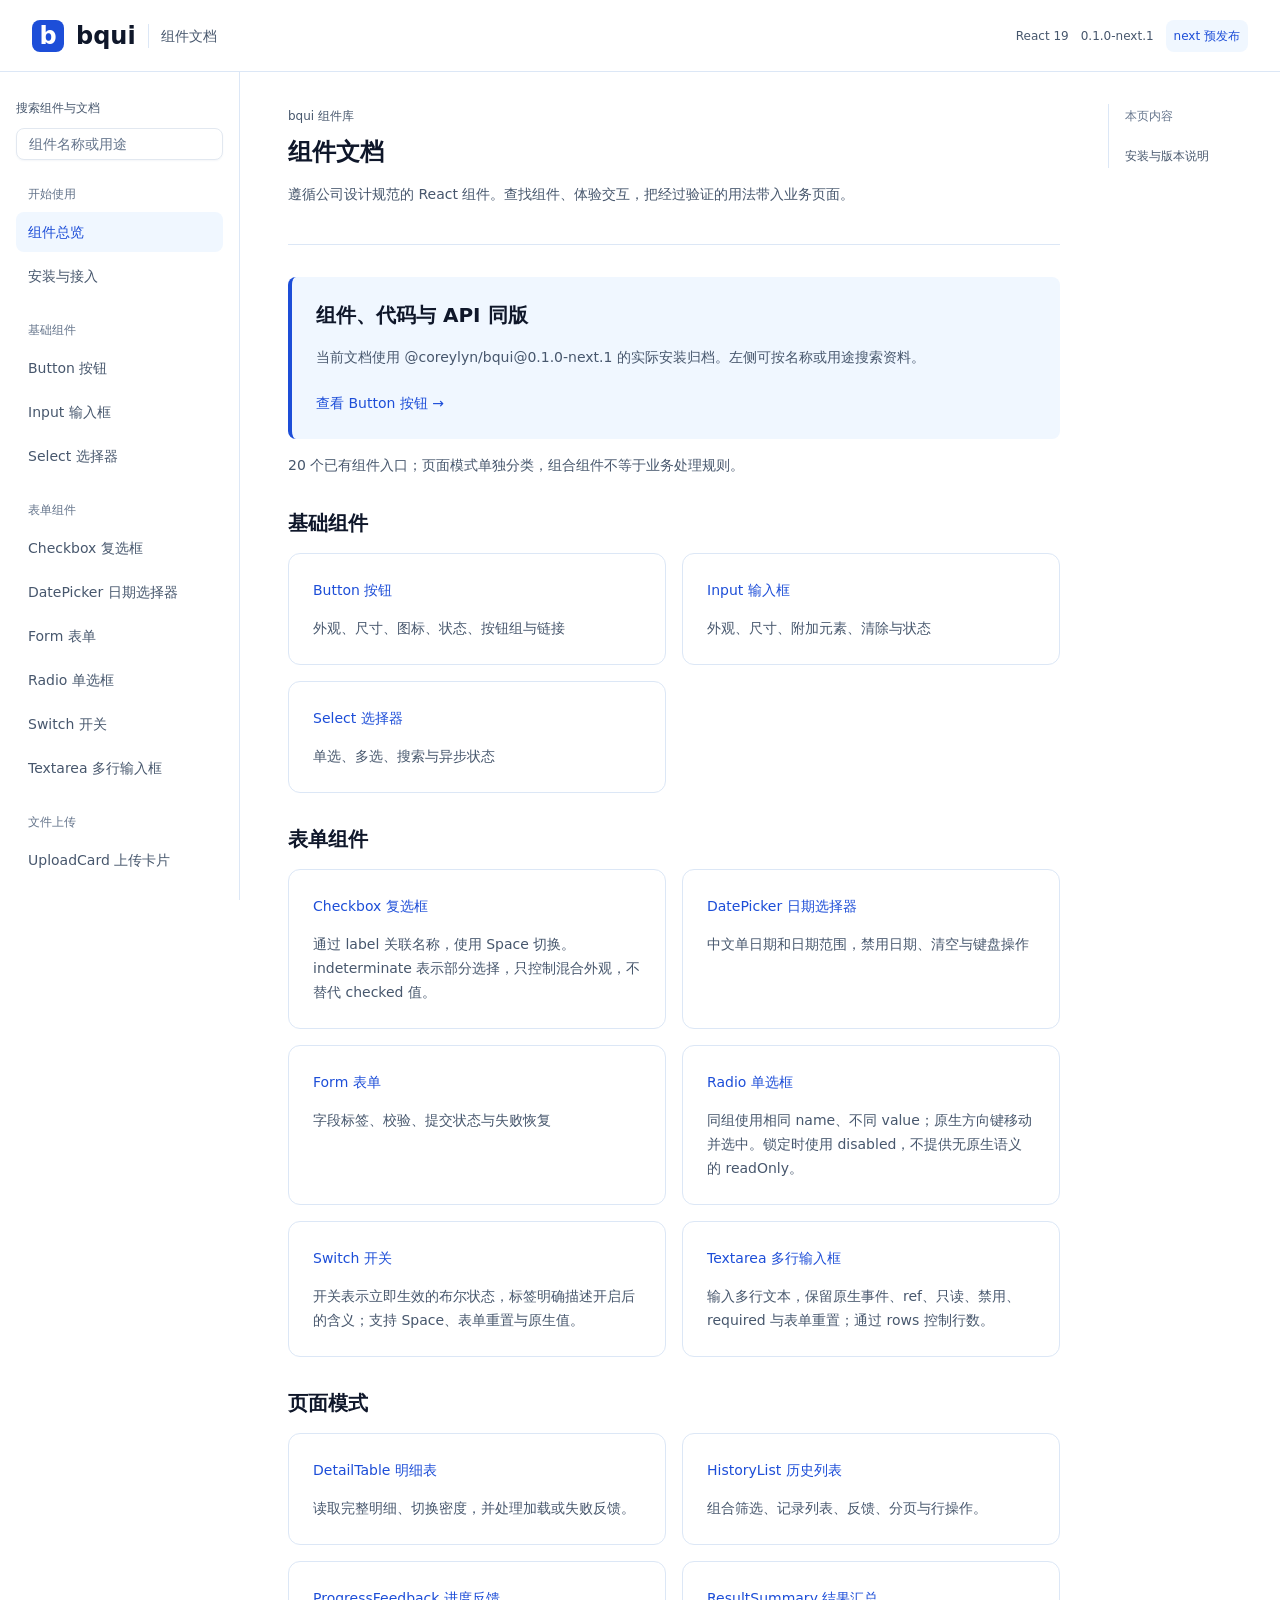
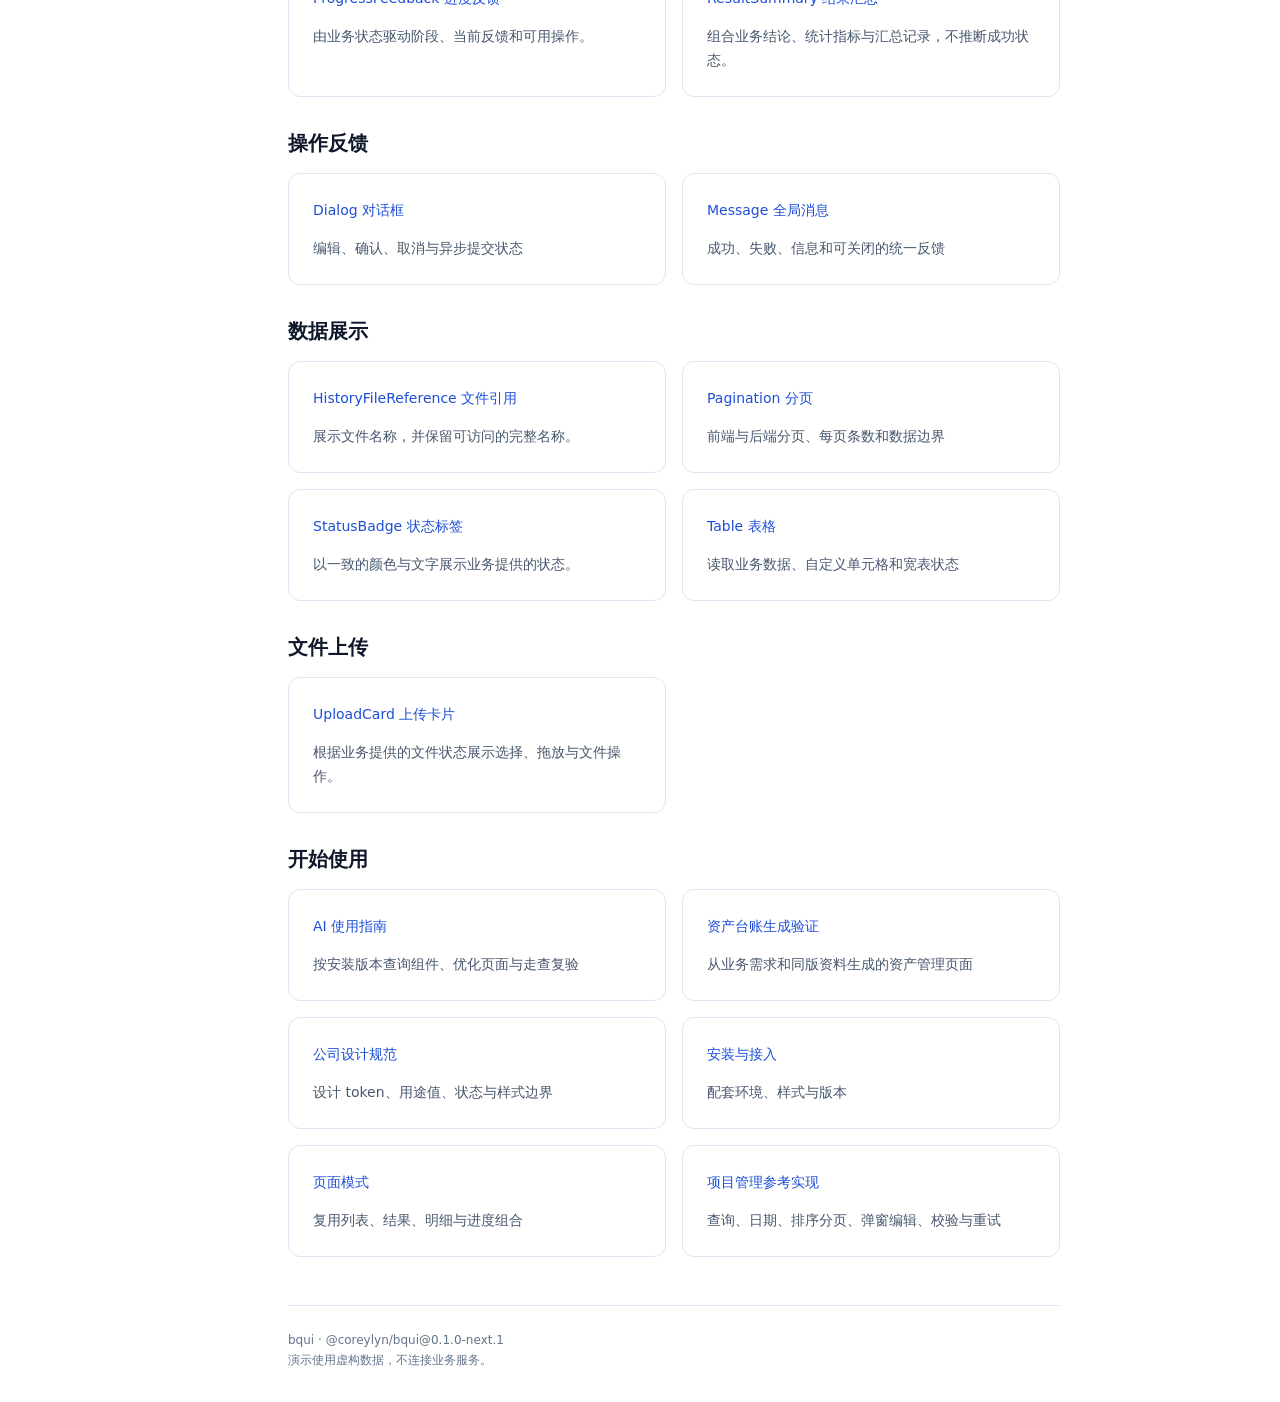
==== index.html @ 7b8bd9a1 "docs: publish bqui 0.1.0-next.1 component site" ====
<!doctype html><html lang="zh-CN"><head><meta charset="UTF-8"><meta name="viewport" content="width=device-width, initial-scale=1.0"><meta name="description" content="bqui 组件、交互示例与 API 文档"><title>bqui 组件文档</title>  <script type="module" crossorigin src="./assets/main-D-tt_MA1.js"></script>
  <link rel="stylesheet" crossorigin href="./assets/main-DFbiQxpN.css">
</head><body><div id="root"></div></body></html>
---- assets/main-DFbiQxpN.css ----
.bqui-react{--bqui-color-action-default: #1d4ed8;--bqui-color-action-hover: #1e40af;--bqui-color-action-pressed: #1e3a8a;--bqui-color-text-primary: #0f172a;--bqui-color-text-secondary: #47576d;--bqui-color-text-muted: #64748b;--bqui-color-text-link: #1d4ed8;--bqui-color-text-inverse: #ffffff;--bqui-color-text-disabled: #64748b;--bqui-color-surface-canvas: #f4f6f9;--bqui-color-surface-default: #ffffff;--bqui-color-surface-subtle: #f0f7ff;--bqui-color-surface-disabled: #e2e8f0;--bqui-color-border-subtle: #dce7f6;--bqui-color-border-control: #64748b;--bqui-color-border-focus: #1d4ed8;--bqui-color-border-inverse: #ffffff;--bqui-color-status-info: #284fc8;--bqui-color-status-success: #1ea878;--bqui-color-status-danger: #f0515e;--bqui-space-0: 0px;--bqui-space-4: 4px;--bqui-space-8: 8px;--bqui-space-12: 12px;--bqui-space-16: 16px;--bqui-space-24: 24px;--bqui-space-32: 32px;--bqui-radius-control: 8px;--bqui-radius-panel: 12px;--bqui-radius-card: 16px;--bqui-radius-pill: 9999px;--bqui-size-control-small: 32px;--bqui-size-control-medium: 40px;--bqui-font-size-caption: 12px;--bqui-font-size-body: 14px;--bqui-font-size-card: 16px;--bqui-font-size-section: 20px;--bqui-font-size-page: 24px;--bqui-font-line-caption: 20px;--bqui-font-line-body: 24px;--bqui-font-line-card: 24px;--bqui-font-line-section: 28px;--bqui-font-line-page: 32px;--bqui-font-family: "Noto Sans SC";--bqui-font-weight-regular: 400;--bqui-font-weight-bold: 700;--bqui-stroke-default: 1px;--bqui-stroke-focus: 2px;--bqui-color-text-danger: #b42318;--bqui-color-border-danger: #b42318;--bqui-color-upload-warm-border: #f2982a;--bqui-color-upload-warm-text: #b45309;--bqui-color-upload-warm-surface: #fffbf2;--bqui-color-upload-warm-hover: #fffcf9;--bqui-color-upload-primary-hover: #f8fafe;--bqui-color-text-success: #127354;--bqui-color-surface-success: #e8faf2;--bqui-color-surface-danger: #fff0f2;--bqui-color-upload-positive-hover: #f5fcf8;--bqui-font-size-hero-title: 24px;--bqui-font-line-hero-title: 28.8px;--bqui-font-size-hero-description: 16px;--bqui-font-line-hero-description: 28px;--bqui-font-size-upload-heading: 28px;--bqui-font-line-upload-heading: 36px;--bqui-font-size-upload-title: 20px;--bqui-font-line-upload-title: 28px;--bqui-font-size-history-title: 20px;--bqui-font-line-history-title: 28px;--bqui-font-size-label: 11px;--bqui-font-line-label: 16px;--bqui-font-size-table-body: 13px;--bqui-font-line-table-body: 20px;--bqui-font-size-start-action: 16px;--bqui-font-line-start-action: 22.4px;--bqui-font-size-step-label: 16px;--bqui-font-line-step-label: 24px;--bqui-font-weight-medium: 500;--bqui-font-weight-semibold: 600;--bqui-font-tracking-hero: -.48px;--bqui-font-tracking-heading: -.4px;--bqui-font-tracking-title: -.2px;--bqui-font-tracking-label: .4px;--bqui-space-7: 7px;--bqui-space-10: 10px;--bqui-space-18: 18px;--bqui-space-22: 22px;--bqui-radius-surface: 18px;--bqui-radius-upload-drop: 14px;--bqui-radius-upload-badge: 14px;--bqui-radius-start-action: 12px;--bqui-size-control-start-action: 44px;--bqui-size-history-header: 34px;--bqui-size-history-row: 50px;--bqui-size-history-status: 26px;--bqui-size-step-marker: 30px;--bqui-color-border-select: #cbd5e1;--bqui-color-upload-positive-drop-border: #009951;--bqui-font-line-select: 22px;--bqui-size-select-width: 144px;--bqui-size-button-small: 28px;--bqui-size-button-medium: 32px;--bqui-size-button-large: 40px;--bqui-color-button-primary-tint-hover: #e4eafa;--bqui-color-button-primary-tint-pressed: #d2dcf7;--bqui-color-button-danger-hover: #9b211b;--bqui-color-button-danger-pressed: #831f1d;--bqui-color-button-danger-tint-hover: #f6e5e3;--bqui-color-button-danger-tint-pressed: #f0d3d1;--bqui-color-button-success-hover: #12654e;--bqui-color-button-success-pressed: #115747;--bqui-color-button-success-tint-hover: #e3eeea;--bqui-color-button-success-tint-pressed: #d0e3dd;--bqui-size-input-small: 28px;--bqui-size-input-medium: 32px;--bqui-size-input-large: 40px;--bqui-color-input-border: #e2e8f0;--bqui-color-input-focus-ring: #e8effc}.bqui-react .flex{display:flex}.bqui-react .grid{display:grid}.bqui-react .hidden{display:none}.bqui-react .inline-grid{display:inline-grid}.bqui-react .max-w-full{max-width:100%}.bqui-react .resize{resize:both}.bqui-react .items-center{align-items:center}.bqui-react .justify-items-center{justify-items:center}.bqui-react .gap-\[var\(--bqui-space-8\)\]{gap:var(--bqui-space-8)}.bqui-react{color:var(--bqui-color-text-primary);font-family:var(--bqui-font-family),"Microsoft YaHei",system-ui,sans-serif;font-size:var(--bqui-font-size-body);line-height:var(--bqui-font-line-body)}.bqui-react *,.bqui-react *:before,.bqui-react *:after{box-sizing:border-box}.bqui-react .bqr-input-root{--bqr-input-height:var(--bqui-size-input-medium);display:inline-flex;width:100%;min-width:0;max-width:100%;vertical-align:middle;border-radius:var(--bqui-radius-control)}.bqui-react .bqr-input-root[data-size=small]{--bqr-input-height:var(--bqui-size-input-small)}.bqui-react .bqr-input-root[data-size=large]{--bqr-input-height:var(--bqui-size-input-large)}.bqui-react .bqr-input-control{display:flex;align-items:center;gap:var(--bqui-space-8);flex:1;min-width:0;height:var(--bqr-input-height);padding:0 var(--bqui-space-12);border:var(--bqui-stroke-default) solid var(--bqui-color-input-border);border-radius:var(--bqui-radius-control);background:var(--bqui-color-surface-default);color:var(--bqui-color-text-primary);box-shadow:0 1px 2px var(--bqui-color-surface-canvas)}.bqui-react .bqr-input{display:block;width:100%;min-width:0;flex:1;height:100%;margin:0;padding:0;border:0;border-radius:0;outline:none;font:inherit;line-height:normal;background:transparent;color:inherit;box-shadow:none}.bqui-react .bqr-input::placeholder{color:var(--bqui-color-text-muted);opacity:1}.bqui-react .bqr-input:focus-visible{outline:none}.bqui-react .bqr-input-control[data-appearance=filled]{border-color:transparent;background:var(--bqui-color-surface-canvas);box-shadow:none}.bqui-react .bqr-input-control[data-appearance=borderless]{border-color:transparent;background:transparent;box-shadow:none}.bqui-react .bqr-input-control:not([data-disabled]):not([data-readonly]):hover{border-color:var(--bqui-color-border-select)}.bqui-react .bqr-input-control:focus-within{border-color:var(--bqui-color-border-focus);box-shadow:0 0 0 var(--bqui-space-4) var(--bqui-color-input-focus-ring)}.bqui-react .bqr-input-control:not([data-disabled]):not([data-readonly]):focus-within{border-color:var(--bqui-color-border-focus)}.bqui-react .bqr-input-control[data-invalid]{border-color:var(--bqui-color-border-danger)}.bqui-react .bqr-input-control[data-invalid]:not([data-disabled]):hover,.bqui-react .bqr-input-control[data-invalid]:not([data-disabled]):focus-within{border-color:var(--bqui-color-border-danger)}.bqui-react .bqr-input-control[data-invalid]:focus-within{box-shadow:0 0 0 var(--bqui-space-4) var(--bqui-color-surface-danger)}.bqui-react .bqr-input-control[data-readonly]{background:var(--bqui-color-surface-canvas)}.bqui-react .bqr-input-control[data-disabled]{background:var(--bqui-color-surface-disabled);border-color:var(--bqui-color-input-border);color:var(--bqui-color-text-disabled);box-shadow:none;cursor:not-allowed}.bqui-react .bqr-input:disabled{cursor:not-allowed}.bqui-react .bqr-input-affix{display:inline-flex;align-items:center;flex:none;color:var(--bqui-color-text-secondary)}.bqui-react .bqr-input-affix svg,.bqui-react .bqr-input-clear svg{width:16px;height:16px;flex:none}.bqui-react .bqr-input-clear{display:inline-flex;align-items:center;justify-content:center;flex:none;width:20px;height:20px;border:0;border-radius:var(--bqui-radius-control);padding:0;background:transparent;color:var(--bqui-color-text-muted);cursor:pointer}.bqui-react .bqr-input-clear:hover{background:var(--bqui-color-surface-disabled);color:var(--bqui-color-text-primary)}.bqui-react .bqr-input-clear[data-trigger=hover]{opacity:0}.bqui-react .bqr-input-control:hover .bqr-input-clear,.bqui-react .bqr-input-control:focus-within .bqr-input-clear{opacity:1}.bqui-react .bqr-input-clear:focus-visible,.bqui-react .bqr-button:focus-visible{outline:var(--bqui-stroke-focus) solid var(--bqui-color-border-focus);outline-offset:var(--bqui-stroke-focus)}.bqui-react .bqr-input-addon{display:flex;align-items:center;flex:none;height:var(--bqr-input-height);padding:0 var(--bqui-space-12);border:var(--bqui-stroke-default) solid var(--bqui-color-input-border);background:var(--bqui-color-surface-canvas);color:var(--bqui-color-text-secondary)}.bqui-react .bqr-input-addon[data-position=before]{border-radius:var(--bqui-radius-control) 0 0 var(--bqui-radius-control);border-right:0}.bqui-react .bqr-input-addon[data-position=after]{border-radius:0 var(--bqui-radius-control) var(--bqui-radius-control) 0;border-left:0}.bqui-react .bqr-input-root:has(>[data-position=before])>.bqr-input-control{border-top-left-radius:0;border-bottom-left-radius:0}.bqui-react .bqr-input-root:has(>[data-position=after])>.bqr-input-control{border-top-right-radius:0;border-bottom-right-radius:0}.bqui-react .bqr-input-addon:has(>.bqr-button),.bqui-react .bqr-input-addon:has(>.bqr-select){padding:0;border:0;background:transparent}.bqui-react .bqr-input-addon>.bqr-button,.bqui-react .bqr-input-addon>.bqr-select{height:var(--bqr-input-height);min-height:var(--bqr-input-height);border-radius:inherit}.bqui-react .bqr-input-addon>.bqr-select>.bqr-select-control{height:var(--bqr-input-height);border-radius:inherit;border-color:var(--bqui-color-input-border)}.bqui-react .bqr-input-addon[data-position=before]>.bqr-select>.bqr-select-control{border-right:0}.bqui-react .bqr-input-control[data-disabled] .bqr-input-affix{color:inherit}@media(hover:none){.bqui-react .bqr-input-clear[data-trigger=hover]{opacity:1}}@media(forced-colors:active){.bqui-react .bqr-input-control:focus-within{outline:var(--bqui-stroke-focus) solid var(--bqui-color-border-focus);outline-offset:var(--bqui-stroke-focus)}}.bqui-react .bqr-button{--bqr-button-tone:var(--bqui-color-action-default);--bqr-button-hover:var(--bqui-color-action-hover);--bqr-button-pressed:var(--bqui-color-action-pressed);--bqr-button-tint:var(--bqui-color-surface-subtle);--bqr-button-tint-hover:var(--bqui-color-button-primary-tint-hover);--bqr-button-tint-pressed:var(--bqui-color-button-primary-tint-pressed);margin:0;position:relative;min-height:var(--bqui-size-button-medium);padding:var(--bqui-space-4) var(--bqui-space-16);border:var(--bqui-stroke-default) solid var(--bqr-button-tone);border-radius:var(--bqui-radius-control);font:inherit;line-height:var(--bqui-font-line-caption);color:var(--bqui-color-text-inverse);background:var(--bqr-button-tone);cursor:pointer;overflow-wrap:anywhere;white-space:normal;text-decoration:none;vertical-align:middle}.bqui-react .bqr-button[data-variant=danger]{--bqr-button-tone:var(--bqui-color-text-danger);--bqr-button-hover:var(--bqui-color-button-danger-hover);--bqr-button-pressed:var(--bqui-color-button-danger-pressed);--bqr-button-tint:var(--bqui-color-surface-danger);--bqr-button-tint-hover:var(--bqui-color-button-danger-tint-hover);--bqr-button-tint-pressed:var(--bqui-color-button-danger-tint-pressed)}.bqui-react .bqr-button[data-variant=success]{--bqr-button-tone:var(--bqui-color-text-success);--bqr-button-hover:var(--bqui-color-button-success-hover);--bqr-button-pressed:var(--bqui-color-button-success-pressed);--bqr-button-tint:var(--bqui-color-surface-success);--bqr-button-tint-hover:var(--bqui-color-button-success-tint-hover);--bqr-button-tint-pressed:var(--bqui-color-button-success-tint-pressed)}.bqui-react .bqr-button[data-variant=default]{--bqr-button-tone:var(--bqui-color-text-primary);--bqr-button-hover:var(--bqui-color-text-secondary);--bqr-button-pressed:var(--bqui-color-text-primary);--bqr-button-tint:var(--bqui-color-surface-canvas);--bqr-button-tint-hover:var(--bqui-color-surface-disabled);--bqr-button-tint-pressed:var(--bqui-color-border-select)}.bqui-react .bqr-button>span{grid-area:1/1}.bqui-react .bqr-button-label,.bqui-react .bqr-button-loading{display:inline-flex;gap:var(--bqui-space-8);align-items:center;justify-content:center;min-width:0;max-width:100%}.bqui-react .bqr-button-icon{display:inline-flex;align-items:center;justify-content:center;flex:none}.bqui-react .bqr-button-icon:empty{display:none}.bqui-react .bqr-button-icon>svg,.bqui-react .bqr-button-spinner{width:16px;height:16px;flex:none}.bqui-react .bqr-button-loading{visibility:hidden;pointer-events:none}.bqui-react .bqr-button[aria-busy=true]{cursor:default;opacity:.65}.bqui-react .bqr-button[aria-busy=true] .bqr-button-label{opacity:0}.bqui-react .bqr-button[aria-busy=true] .bqr-button-loading{visibility:visible}.bqui-react .bqr-button[aria-busy=true] .bqr-button-spinner{animation:bqr-button-spin .8s linear infinite}@keyframes bqr-button-spin{to{transform:rotate(360deg)}}@media(prefers-reduced-motion:reduce){.bqui-react .bqr-button[aria-busy=true] .bqr-button-spinner{animation:none}}.bqui-react .bqr-button[data-size=small]{min-height:var(--bqui-size-button-small);padding:var(--bqui-space-0) var(--bqui-space-12)}.bqui-react .bqr-button[data-size=large]{min-height:var(--bqui-size-button-large);padding:var(--bqui-space-8) var(--bqui-space-16)}.bqui-react .bqr-button[data-size=start-action]{min-height:var(--bqui-size-control-start-action);padding:0 var(--bqui-space-18);border-radius:var(--bqui-radius-start-action);font-size:var(--bqui-font-size-start-action);line-height:var(--bqui-font-line-start-action);font-weight:var(--bqui-font-weight-regular)}.bqui-react .bqr-button[data-shape=round]{border-radius:var(--bqui-radius-pill)}.bqui-react .bqr-button[data-icon-only]{width:var(--bqui-size-button-medium);height:var(--bqui-size-button-medium);min-width:var(--bqui-size-button-medium);padding:0}.bqui-react .bqr-button[data-icon-only][data-size=small]{width:var(--bqui-size-button-small);height:var(--bqui-size-button-small);min-width:var(--bqui-size-button-small)}.bqui-react .bqr-button[data-icon-only][data-size=large]{width:var(--bqui-size-button-large);height:var(--bqui-size-button-large);min-width:var(--bqui-size-button-large)}.bqui-react .bqr-button[data-icon-only][data-size=start-action]{width:var(--bqui-size-control-start-action);height:var(--bqui-size-control-start-action);min-width:var(--bqui-size-control-start-action)}.bqui-react .bqr-button:not([data-inactive]):hover{background:var(--bqr-button-hover);border-color:var(--bqr-button-hover)}.bqui-react .bqr-button:not([data-inactive]):active{background:var(--bqr-button-pressed);border-color:var(--bqr-button-pressed)}.bqui-react .bqr-button[data-appearance=filled]{background:var(--bqr-button-tint);border-color:transparent;color:var(--bqr-button-tone)}.bqui-react .bqr-button[data-appearance=filled]:not([data-inactive]):hover{background:var(--bqr-button-tint-hover);border-color:transparent;color:var(--bqr-button-hover)}.bqui-react .bqr-button[data-appearance=filled]:not([data-inactive]):active{background:var(--bqr-button-tint-pressed);border-color:transparent;color:var(--bqr-button-pressed)}.bqui-react .bqr-button[data-appearance=line]{background:var(--bqui-color-surface-default);border-color:var(--bqr-button-tone);color:var(--bqr-button-tone)}.bqui-react .bqr-button[data-appearance=line]:not([data-inactive]):hover{background:var(--bqr-button-tint);border-color:var(--bqr-button-hover);color:var(--bqr-button-hover)}.bqui-react .bqr-button[data-appearance=line]:not([data-inactive]):active{background:var(--bqr-button-tint-hover);border-color:var(--bqr-button-pressed);color:var(--bqr-button-pressed)}.bqui-react .bqr-button[data-appearance=text],.bqui-react .bqr-button[data-appearance=link]{background:transparent;border-color:transparent;color:var(--bqr-button-tone)}.bqui-react .bqr-button[data-appearance=text]:not([data-inactive]):hover{background:var(--bqr-button-tint);border-color:transparent;color:var(--bqr-button-hover)}.bqui-react .bqr-button[data-appearance=text]:not([data-inactive]):active{background:var(--bqr-button-tint-hover);border-color:transparent;color:var(--bqr-button-pressed)}.bqui-react .bqr-button[data-appearance=link]:not([data-inactive]):hover{background:transparent;border-color:transparent;color:var(--bqr-button-hover);text-decoration:underline}.bqui-react .bqr-button[data-appearance=link]:not([data-inactive]):active{background:transparent;border-color:transparent;color:var(--bqr-button-pressed);text-decoration:underline}.bqui-react .bqr-button:is(:disabled,[aria-disabled=true]):not([aria-busy=true]){background:var(--bqui-color-surface-disabled);border-color:var(--bqui-color-surface-disabled);color:var(--bqui-color-text-disabled);cursor:not-allowed;text-decoration:none}.bqui-react .bqr-button:is(:disabled,[aria-disabled=true]):not([aria-busy=true]):is([data-appearance=line],[data-appearance=text],[data-appearance=link]){background:transparent;border-color:transparent}.bqui-react .bqr-button:is(:disabled,[aria-disabled=true]):not([aria-busy=true])[data-appearance=line]{border-color:var(--bqui-color-surface-disabled)}.bqui-react .bqr-button-group{display:inline-flex;align-items:stretch;max-width:100%;isolation:isolate}.bqui-react .bqr-button-group>.bqr-button{border-radius:0}.bqui-react .bqr-button-group>.bqr-button+.bqr-button{margin-left:calc(-1 * var(--bqui-stroke-default))}.bqui-react .bqr-button-group>.bqr-button:first-child{border-start-start-radius:var(--bqui-radius-control);border-end-start-radius:var(--bqui-radius-control)}.bqui-react .bqr-button-group>.bqr-button:last-child{border-start-end-radius:var(--bqui-radius-control);border-end-end-radius:var(--bqui-radius-control)}.bqui-react .bqr-button-group>.bqr-button[data-shape=round]:first-child{border-start-start-radius:var(--bqui-radius-pill);border-end-start-radius:var(--bqui-radius-pill)}.bqui-react .bqr-button-group>.bqr-button[data-shape=round]:last-child{border-start-end-radius:var(--bqui-radius-pill);border-end-end-radius:var(--bqui-radius-pill)}.bqui-react .bqr-button-group>.bqr-button[data-appearance=solid]+.bqr-button[data-appearance=solid]{border-left-color:var(--bqui-color-border-inverse)}.bqui-react .bqr-button-group>.bqr-button:focus-visible{z-index:1}.bqui-react a.bqr-button:not([data-appearance=link]):hover{text-decoration:none}.bqui-react .bqr-button[data-variant=default][data-appearance=line]{border-color:var(--bqui-color-border-select)}.bqui-react .bqr-button[data-variant=default][data-appearance=line]:not([data-inactive]):is(:hover,:active){border-color:var(--bqui-color-border-select)}.bqui-react .bqr-button[data-size=start-action] .bqr-button-icon>svg,.bqui-react .bqr-button[data-size=start-action] .bqr-button-spinner{width:20px;height:20px}.bqui-react .bqr-checkbox,.bqui-react .bqr-radio{width:var(--bqui-space-16);height:var(--bqui-space-16);margin:0;vertical-align:middle;accent-color:var(--bqui-color-action-default);cursor:pointer}.bqui-react .bqr-checkbox:focus-visible,.bqui-react .bqr-radio:focus-visible,.bqui-react .bqr-switch:focus-visible{outline:var(--bqui-stroke-focus) solid var(--bqui-color-border-focus);outline-offset:var(--bqui-space-4)}.bqui-react .bqr-checkbox:disabled,.bqui-react .bqr-radio:disabled,.bqui-react .bqr-switch:disabled{cursor:not-allowed;opacity:.5}.bqui-react .bqr-checkbox[readonly],.bqui-react .bqr-switch[readonly]{cursor:default}.bqui-react .bqr-switch{appearance:none;position:relative;width:var(--bqui-size-input-large);height:var(--bqui-space-24);margin:0;border:var(--bqui-stroke-default) solid transparent;border-radius:var(--bqui-radius-pill);background:var(--bqui-color-border-select);vertical-align:middle;cursor:pointer}.bqui-react .bqr-switch:before{content:"";position:absolute;top:var(--bqui-stroke-default);left:var(--bqui-stroke-default);width:calc(var(--bqui-space-24) - var(--bqui-space-4));height:calc(var(--bqui-space-24) - var(--bqui-space-4));border-radius:var(--bqui-radius-pill);background:var(--bqui-color-surface-default)}.bqui-react .bqr-switch:checked{background:var(--bqui-color-action-default)}.bqui-react .bqr-switch:checked:before{left:auto;right:var(--bqui-stroke-default)}.bqui-react .bqr-textarea{display:block;box-sizing:border-box;width:100%;min-width:0;max-width:100%;min-height:var(--bqui-size-input-medium);padding:var(--bqui-space-8) var(--bqui-space-12);font:inherit;color:var(--bqui-color-text-primary);background:var(--bqui-color-surface-default);border:var(--bqui-stroke-default) solid var(--bqui-color-input-border);border-radius:var(--bqui-radius-control);box-shadow:0 1px 2px var(--bqui-color-surface-canvas);resize:vertical}.bqui-react .bqr-textarea[data-size=small]{min-height:var(--bqui-size-input-small);padding:var(--bqui-space-4) var(--bqui-space-8)}.bqui-react .bqr-textarea[data-size=large]{min-height:var(--bqui-size-input-large);padding:var(--bqui-space-12) var(--bqui-space-16)}.bqui-react .bqr-textarea[data-appearance=filled]{background:var(--bqui-color-surface-canvas);border-color:transparent;box-shadow:none}.bqui-react .bqr-textarea[data-appearance=borderless]{background:transparent;border-color:transparent;box-shadow:none}.bqui-react .bqr-textarea[data-resize=none]{resize:none}.bqui-react .bqr-textarea::placeholder{color:var(--bqui-color-text-muted);opacity:1}.bqui-react .bqr-textarea:not(:disabled):not([readonly]):hover{border-color:var(--bqui-color-border-select)}.bqui-react .bqr-textarea:focus{outline:none;border-color:var(--bqui-color-border-focus);box-shadow:0 0 0 var(--bqui-space-4) var(--bqui-color-input-focus-ring)}.bqui-react .bqr-textarea:not(:disabled):not([readonly]):focus{border-color:var(--bqui-color-border-focus)}.bqui-react .bqr-textarea[aria-invalid=true],.bqui-react .bqr-textarea[aria-invalid=true]:hover,.bqui-react .bqr-textarea[aria-invalid=true]:focus{border-color:var(--bqui-color-border-danger)}.bqui-react .bqr-textarea[aria-invalid=true]:focus{box-shadow:0 0 0 var(--bqui-space-4) var(--bqui-color-surface-danger)}.bqui-react .bqr-textarea[readonly]{background:var(--bqui-color-surface-canvas)}.bqui-react .bqr-textarea:disabled{background:var(--bqui-color-surface-disabled);color:var(--bqui-color-text-disabled);cursor:not-allowed;box-shadow:none}.bqui-react .bqr-date-picker{--bqr-date-height:var(--bqui-size-input-medium);display:inline-flex;position:relative;width:100%;min-width:0;vertical-align:middle}.bqui-react .bqr-date-picker[data-size=small]{--bqr-date-height:var(--bqui-size-input-small)}.bqui-react .bqr-date-picker[data-size=large]{--bqr-date-height:var(--bqui-size-input-large)}.bqui-react .bqr-date-control{display:flex;align-items:center;gap:var(--bqui-space-8);width:100%;min-width:0;height:var(--bqr-date-height);padding:0 var(--bqui-space-12);border:var(--bqui-stroke-default) solid var(--bqui-color-input-border);border-radius:var(--bqui-radius-control);background:var(--bqui-color-surface-default);box-shadow:0 1px 2px var(--bqui-color-surface-canvas)}.bqui-react .bqr-date-input{width:100%;min-width:0;height:100%;margin:0;padding:0;border:0;outline:none;font:inherit;color:inherit;background:transparent;cursor:pointer;text-overflow:ellipsis}.bqui-react .bqr-date-input::placeholder{color:var(--bqui-color-text-muted);opacity:1}.bqui-react .bqr-date-control:hover{border-color:var(--bqui-color-border-select)}.bqui-react .bqr-date-control:focus-within,.bqui-react .bqr-date-control[data-open]{border-color:var(--bqui-color-border-focus);box-shadow:0 0 0 var(--bqui-space-4) var(--bqui-color-input-focus-ring)}.bqui-react .bqr-date-control[data-invalid]{border-color:var(--bqui-color-border-danger)}.bqui-react .bqr-date-control[data-readonly]{background:var(--bqui-color-surface-canvas)}.bqui-react .bqr-date-control:has(input:disabled){background:var(--bqui-color-surface-disabled);color:var(--bqui-color-text-disabled);box-shadow:none;border-color:var(--bqui-color-input-border)}.bqui-react .bqr-date-control input:disabled{cursor:not-allowed}.bqui-react .bqr-date-icon{width:16px;height:16px;flex:none;color:var(--bqui-color-text-secondary);pointer-events:none}.bqui-react .bqr-date-clear{width:20px;height:20px;flex:none;padding:0;border:0;border-radius:var(--bqui-radius-control);background:transparent;color:var(--bqui-color-text-muted);font:inherit;cursor:pointer}.bqui-react .bqr-date-native{position:absolute;width:1px;height:1px;margin:-1px;padding:0;border:0;overflow:hidden;clip-path:inset(50%)}.bqui-react .bqr-date-panel{position:fixed;z-index:1000;overflow:auto;overscroll-behavior:contain;box-sizing:border-box;padding:var(--bqui-space-16);border:var(--bqui-stroke-default) solid var(--bqui-color-input-border);border-radius:var(--bqui-radius-panel);background:var(--bqui-color-surface-default);box-shadow:0 4px 16px var(--bqui-color-border-select)}.bqui-react .bqr-date-heading{display:flex;align-items:center;justify-content:space-between;gap:var(--bqui-space-4);margin-bottom:var(--bqui-space-12)}.bqui-react .bqr-date-heading strong{flex:1;text-align:center;font-size:var(--bqui-font-size-body)}.bqui-react .bqr-date-heading button,.bqui-react .bqr-date-grid button{border:0;border-radius:var(--bqui-space-4);padding:0;background:transparent;color:var(--bqui-color-text-primary);font:inherit;cursor:pointer;height:32px}.bqui-react .bqr-date-heading button{width:24px;flex:none}.bqui-react .bqr-date-grid{width:100%;table-layout:fixed;border-spacing:var(--bqui-space-4);text-align:center;font-size:var(--bqui-font-size-body)}.bqui-react .bqr-date-grid th{color:var(--bqui-color-text-muted);font-weight:var(--bqui-font-weight-regular);padding:0 0 var(--bqui-space-8)}.bqui-react .bqr-date-grid td{padding:0}.bqui-react .bqr-date-grid button{width:100%}.bqui-react .bqr-date-grid button[data-outside]{color:var(--bqui-color-text-muted)}.bqui-react .bqr-date-grid button[data-in-range],.bqui-react .bqr-date-grid button:hover,.bqui-react .bqr-date-heading button:hover{background:var(--bqui-color-surface-subtle);color:var(--bqui-color-text-link)}.bqui-react .bqr-date-grid td[aria-selected=true] button{background:var(--bqui-color-action-default);color:var(--bqui-color-text-inverse)}.bqui-react .bqr-date-grid button[aria-disabled=true],.bqui-react .bqr-date-heading button:disabled{color:var(--bqui-color-text-disabled);background:var(--bqui-color-surface-canvas);cursor:not-allowed}.bqui-react .bqr-date-panel button:focus-visible,.bqui-react .bqr-date-clear:focus-visible{outline:var(--bqui-stroke-focus) solid var(--bqui-color-border-focus);outline-offset:var(--bqui-stroke-focus)}.bqui-react .bqr-date-help{margin:var(--bqui-space-8) 0;color:var(--bqui-color-text-muted);font-size:var(--bqui-font-size-caption)}.bqui-react .bqr-date-close{border:0;padding:var(--bqui-space-4);background:transparent;color:var(--bqui-color-text-link);font:inherit;cursor:pointer}.bqui-react .bqr-date-control[data-invalid]:focus-within{box-shadow:0 0 0 var(--bqui-space-4) var(--bqui-color-surface-danger)}.bqui-react .bqr-date-control[data-readonly] input{cursor:default}.bqui-react .bqr-date-clear:disabled{cursor:not-allowed;color:var(--bqui-color-text-disabled)}.bqui-react .bqr-details{min-width:0}.bqui-react .bqr-details-header{display:flex;gap:var(--bqui-space-16);justify-content:space-between;align-items:start;flex-wrap:wrap;margin-bottom:var(--bqui-space-16)}.bqui-react .bqr-details h2{margin:0;font-size:var(--bqui-font-size-card);line-height:var(--bqui-font-line-card)}.bqui-react .bqr-details h3{margin:0;font-size:var(--bqui-font-size-body);line-height:var(--bqui-font-line-body)}.bqui-react .bqr-details p{margin:var(--bqui-space-8) 0;overflow-wrap:anywhere}.bqui-react .bqr-details-feedback{padding:var(--bqui-space-24);border:var(--bqui-stroke-default) solid var(--bqui-color-border-subtle);border-radius:var(--bqui-radius-panel);background:var(--bqui-color-surface-default)}.bqui-react .bqr-details-feedback[role=alert]{border-color:var(--bqui-color-border-danger)}.bqui-react .bqr-details-scroll{width:100%;max-height:70vh;overflow:auto;border:var(--bqui-stroke-default) solid var(--bqui-color-border-subtle);border-radius:var(--bqui-radius-panel);background:var(--bqui-color-surface-default)}.bqui-react .bqr-details-scroll:focus-visible{outline:var(--bqui-stroke-focus) solid var(--bqui-color-border-focus);outline-offset:var(--bqui-stroke-focus)}.bqui-react .bqr-details table{min-width:960px;width:100%;table-layout:fixed;border-collapse:separate;border-spacing:0;text-align:left}.bqui-react .bqr-details caption{position:absolute;width:var(--bqui-stroke-default);height:var(--bqui-stroke-default);overflow:hidden;clip-path:inset(50%);white-space:nowrap}.bqui-react .bqr-details th,.bqui-react .bqr-details td{padding:var(--bqui-space-16);border-bottom:var(--bqui-stroke-default) solid var(--bqui-color-border-subtle);vertical-align:top;overflow-wrap:anywhere;white-space:normal}.bqui-react .bqr-details th{position:sticky;top:0;z-index:1;background:var(--bqui-color-surface-subtle);color:var(--bqui-color-text-secondary)}.bqui-react .bqr-details [data-align=right]{text-align:right;font-variant-numeric:tabular-nums}.bqui-react .bqr-details [data-align=center]{text-align:center}.bqui-react .bqr-details[data-density=compact] th,.bqui-react .bqr-details[data-density=compact] td{padding:var(--bqui-space-8) var(--bqui-space-12)}.bqui-react .bqr-dialog{box-sizing:border-box;width:min(520px,calc(100vw - 48px));max-height:calc(100vh - 48px);overflow:auto;border:var(--bqui-stroke-default) solid var(--bqui-color-border-subtle);border-radius:var(--bqui-radius-panel);background:var(--bqui-color-surface-default);color:var(--bqui-color-text-primary);padding:var(--bqui-space-24);font-family:inherit;font-size:var(--bqui-font-size-body);line-height:var(--bqui-font-line-body)}.bqui-react .bqr-dialog[data-size=large]{width:min(720px,calc(100vw - 48px))}.bqui-react .bqr-dialog::backdrop{background:var(--bqui-color-text-primary);opacity:.35}.bqui-react .bqr-dialog-heading{display:flex;justify-content:space-between;align-items:flex-start;gap:var(--bqui-space-16);margin-bottom:var(--bqui-space-24)}.bqui-react .bqr-dialog-heading h2{margin:0;font-size:var(--bqui-font-size-section);line-height:var(--bqui-font-line-section)}.bqui-react .bqr-dialog-heading p{color:var(--bqui-color-text-secondary);margin:var(--bqui-space-8) 0 0}.bqui-react .bqr-dialog-body{min-width:0;overflow-wrap:anywhere}.bqui-react .bqr-dialog-footer{display:flex;flex-wrap:wrap;justify-content:flex-end;gap:var(--bqui-space-12);margin-top:var(--bqui-space-24)}.bqui-react .bqr-dialog-error{color:var(--bqui-color-text-danger);margin:var(--bqui-space-12) 0 0}.bqui-react .bqr-form,.bqui-react .bqr-form-fields{display:grid;gap:var(--bqui-space-16);min-width:0;margin:0;padding:0;border:0}.bqui-react .bqr-form-field{display:grid;gap:var(--bqui-space-8);min-width:0}.bqui-react .bqr-form-label{color:var(--bqui-color-text-primary)}.bqui-react .bqr-form-help,.bqui-react .bqr-form-feedback{margin:0;color:var(--bqui-color-text-secondary)}.bqui-react .bqr-form-error{margin:0;color:var(--bqui-color-text-danger)}.bqui-react .bqr-form-required{color:var(--bqui-color-text-danger)}.bqui-react .bqr-history{width:100%;min-width:0;padding:var(--bqui-space-18) var(--bqui-space-24) var(--bqui-space-24);background:var(--bqui-color-surface-default);border:var(--bqui-stroke-default) solid var(--bqui-color-border-subtle);border-radius:var(--bqui-radius-surface)}.bqui-react .bqr-history-header{display:flex;justify-content:space-between;align-items:flex-start;gap:var(--bqui-space-16);margin-bottom:var(--bqui-space-16)}.bqui-react .bqr-history h1{margin:0;font-size:var(--bqui-font-size-history-title);line-height:var(--bqui-font-line-history-title);font-weight:var(--bqui-font-weight-bold);letter-spacing:var(--bqui-font-tracking-title)}.bqui-react .bqr-history-header p{margin:var(--bqui-space-4) 0 0;color:var(--bqui-color-text-secondary);font-size:var(--bqui-font-size-caption)}.bqui-react .bqr-history-filters{margin-bottom:var(--bqui-space-16)}.bqui-react .bqr-history-announcement,.bqui-react .bqr-history-table caption{position:absolute;width:var(--bqui-stroke-default);height:var(--bqui-stroke-default);padding:0;overflow:hidden;clip-path:inset(50%);white-space:nowrap}.bqui-react .bqr-history-content{display:grid;gap:var(--bqui-space-16)}.bqui-react .bqr-history-feedback{padding:var(--bqui-space-24);background:var(--bqui-color-surface-subtle);border-radius:var(--bqui-radius-panel)}.bqui-react .bqr-history-feedback h2{font-size:var(--bqui-font-size-card);line-height:var(--bqui-font-line-card)}.bqui-react .bqr-history-feedback[role=alert]{border:var(--bqui-stroke-default) solid var(--bqui-color-border-danger)}.bqui-react .bqr-history-table-region{width:100%;overflow:auto}.bqui-react .bqr-history-table-region:focus-visible{outline:var(--bqui-stroke-focus) solid var(--bqui-color-border-focus);outline-offset:var(--bqui-stroke-focus)}.bqui-react .bqr-history-table{width:100%;min-width:calc(var(--bqui-space-32) * 32);border-collapse:separate;border-spacing:0;table-layout:fixed;color:var(--bqui-color-text-primary);font:inherit;text-align:left}.bqui-react .bqr-history-table:not(:has(col:nth-child(4))){min-width:calc(var(--bqui-space-32) * 18)}.bqui-react .bqr-history-table col[data-width=wide]{width:26%}.bqui-react .bqr-history-table col[data-width=time]{width:calc(var(--bqui-space-32) * 5 + var(--bqui-space-16))}.bqui-react .bqr-history-table col[data-width=status]{width:calc(var(--bqui-space-32) * 3 + var(--bqui-space-16))}.bqui-react .bqr-history-table col[data-width=actions]{width:calc(var(--bqui-space-32) * 4 + var(--bqui-space-24))}.bqui-react .bqr-history-table th{height:var(--bqui-size-history-header);padding:0 var(--bqui-space-12);background:var(--bqui-color-surface-subtle);color:var(--bqui-color-text-secondary);font-size:var(--bqui-font-size-label);line-height:var(--bqui-font-line-label);font-weight:var(--bqui-font-weight-bold);letter-spacing:var(--bqui-font-tracking-label)}.bqui-react .bqr-history-table th:first-child{border-radius:var(--bqui-radius-control) 0 0 var(--bqui-radius-control)}.bqui-react .bqr-history-table th:last-child{border-radius:0 var(--bqui-radius-control) var(--bqui-radius-control) 0}.bqui-react .bqr-history-table td{padding:var(--bqui-space-8) var(--bqui-space-12);height:var(--bqui-size-history-row);font-size:var(--bqui-font-size-table-body);line-height:var(--bqui-font-line-table-body);border-bottom:var(--bqui-stroke-default) solid var(--bqui-color-border-subtle);vertical-align:middle;overflow:hidden;text-overflow:ellipsis;white-space:nowrap}.bqui-react .bqr-history-table time{color:var(--bqui-color-text-muted);font-size:var(--bqui-font-size-caption)}.bqui-react .bqr-history-table a{font-size:var(--bqui-font-size-body);line-height:var(--bqui-font-line-body);color:var(--bqui-color-text-link);text-decoration:none}.bqui-react .bqr-history-table a:hover{text-decoration:underline}.bqui-react .bqr-history-table a:focus-visible{outline:var(--bqui-stroke-focus) solid var(--bqui-color-border-focus);outline-offset:var(--bqui-stroke-focus)}.bqui-react .bqr-history-pagination{display:flex;gap:var(--bqui-space-8);justify-content:flex-end;align-items:center;flex-wrap:wrap;font-size:var(--bqui-font-size-caption);color:var(--bqui-color-text-muted)}.bqui-react .bqr-history-page-summary{margin-right:auto}.bqui-react .bqr-history-page-number{display:inline-flex;gap:var(--bqui-space-8);align-items:center}.bqui-react .bqr-history-page-number button{min-width:var(--bqui-size-control-small);height:var(--bqui-size-control-small);border:var(--bqui-stroke-default) solid var(--bqui-color-border-subtle);border-radius:var(--bqui-radius-control);color:var(--bqui-color-text-secondary);background:var(--bqui-color-surface-default);font:inherit;cursor:pointer}.bqui-react .bqr-history-page-number button[aria-current=page]{background:var(--bqui-color-action-default);border-color:var(--bqui-color-action-default);color:var(--bqui-color-text-inverse)}.bqui-react .bqr-history-page-number button:hover{border-color:var(--bqui-color-border-focus)}.bqui-react .bqr-history-page-number button:focus-visible{outline:var(--bqui-stroke-focus) solid var(--bqui-color-border-focus);outline-offset:var(--bqui-stroke-focus)}.bqui-react .bqr-status-badge{display:inline-flex;align-items:center;justify-content:center;height:var(--bqui-size-history-status);padding:0 var(--bqui-space-10);background:var(--bqui-color-surface-canvas);border-radius:var(--bqui-radius-pill);font-size:var(--bqui-font-size-label);line-height:var(--bqui-font-line-label);font-weight:var(--bqui-font-weight-bold);letter-spacing:var(--bqui-font-tracking-label);color:var(--bqui-color-text-secondary)}.bqui-react .bqr-status-badge[data-tone=info]{color:var(--bqui-color-status-info);background:var(--bqui-color-surface-subtle)}.bqui-react .bqr-status-badge[data-tone=success]{color:var(--bqui-color-text-success);background:var(--bqui-color-surface-success)}.bqui-react .bqr-status-badge[data-tone=danger]{color:var(--bqui-color-text-danger);background:var(--bqui-color-surface-danger)}.bqui-react .bqr-history-file{display:flex;min-width:0;gap:var(--bqui-space-7);align-items:center;color:var(--bqui-color-text-secondary);font-size:var(--bqui-font-size-caption)}.bqui-react .bqr-history-file>span:last-child{overflow:hidden;text-overflow:ellipsis;white-space:nowrap}.bqui-react .bqr-history-file-icon{flex-shrink:0;width:18px;height:18px;background-image:url("data:image/svg+xml,%3csvg%20preserveAspectRatio='none'%20overflow='visible'%20style='display:%20block;'%20width='18'%20height='18'%20viewBox='0%200%2018%2018'%20fill='none'%20xmlns='http://www.w3.org/2000/svg'%3e%3cg%20id='File%20Reference%20Icon'%3e%3cpath%20id='Vector'%20d='M11.25%206C11.25%207.24264%2010.2426%208.25%209%208.25C7.75736%208.25%206.75%207.24264%206.75%206C6.75%204.75736%207.75736%203.75%209%203.75C10.2426%203.75%2011.25%204.75736%2011.25%206Z'%20stroke-width='1.7'%20stroke='%23284FC8'/%3e%3cpath%20id='Vector_2'%20d='M6.525%207.875L5.25%2015L9%2012.75L12.75%2015L11.475%207.875'%20stroke-width='1.7'%20stroke-linejoin='round'%20stroke='%23284FC8'/%3e%3c/g%3e%3c/svg%3e");background-repeat:no-repeat}@media(max-width:760px){.bqui-react .bqr-history{padding:var(--bqui-space-16)}.bqui-react .bqr-history-header{flex-direction:column;align-items:stretch}.bqui-react .bqr-history-page-summary{flex-basis:100%}}.bqui-react .bqr-message-viewport{position:fixed;inset:auto;top:var(--bqui-space-24);left:50%;transform:translate(-50%);margin:0;padding:0;border:0;background:transparent;color:var(--bqui-color-text-primary);width:min(480px,calc(100vw - 48px));overflow:visible}.bqui-react .bqr-message-viewport:popover-open,.bqui-react .bqr-message-viewport[data-fallback]{display:grid;gap:var(--bqui-space-12)}.bqui-react .bqr-message-viewport[data-fallback]{z-index:1000}.bqui-react .bqr-message{display:flex;align-items:center;gap:var(--bqui-space-12);padding:var(--bqui-space-12) var(--bqui-space-16);border:var(--bqui-stroke-default) solid var(--bqui-color-border-subtle);border-radius:var(--bqui-radius-control);background:var(--bqui-color-surface-default);box-shadow:0 4px 16px var(--bqui-color-border-subtle);overflow-wrap:anywhere}.bqui-react .bqr-message-symbol{color:var(--bqui-color-text-link);font-weight:var(--bqui-font-weight-semibold)}.bqui-react .bqr-message[data-tone=success] .bqr-message-symbol{color:var(--bqui-color-text-success)}.bqui-react .bqr-message[data-tone=error] .bqr-message-symbol{color:var(--bqui-color-text-danger)}.bqui-react .bqr-message-close{margin-left:auto;flex:none;width:var(--bqui-size-button-small);height:var(--bqui-size-button-small);border:0;border-radius:var(--bqui-radius-control);background:transparent;color:var(--bqui-color-text-secondary);cursor:pointer;font:inherit}.bqui-react .bqr-message-close:hover{background:var(--bqui-color-surface-canvas)}.bqui-react .bqr-message-close:focus-visible{outline:var(--bqui-stroke-focus) solid var(--bqui-color-border-focus);outline-offset:var(--bqui-stroke-focus)}.bqui-react .bqr-pagination{display:flex;align-items:center;justify-content:flex-end;flex-wrap:wrap;gap:var(--bqui-space-12);font-size:var(--bqui-font-size-caption);color:var(--bqui-color-text-secondary)}.bqui-react .bqr-pagination-controls{display:inline-flex;align-items:center;flex-wrap:wrap;gap:var(--bqui-space-8)}.bqui-react .bqr-pagination-page{display:inline-flex;align-items:center;justify-content:center;min-width:var(--bqui-size-button-medium);height:var(--bqui-size-button-medium);padding:0 var(--bqui-space-8);border:var(--bqui-stroke-default) solid var(--bqui-color-border-select);border-radius:var(--bqui-radius-control);color:var(--bqui-color-text-secondary);background:var(--bqui-color-surface-default);font:inherit;cursor:pointer}.bqui-react .bqr-pagination-page:hover:not(:disabled){background:var(--bqui-color-surface-canvas)}.bqui-react .bqr-pagination-page[aria-current=page]{color:var(--bqui-color-text-link);border-color:var(--bqui-color-action-default);background:var(--bqui-color-surface-subtle)}.bqui-react .bqr-pagination-page:focus-visible{outline:var(--bqui-stroke-focus) solid var(--bqui-color-border-focus);outline-offset:var(--bqui-stroke-focus)}.bqui-react .bqr-pagination-page:disabled{cursor:not-allowed;opacity:.5}.bqui-react .bqr-pagination-size{display:inline-flex;width:calc(var(--bqui-space-32) * 4)}.bqui-react .bqr-progress-feedback{box-sizing:border-box;min-width:0;padding:var(--bqui-space-24);background:var(--bqui-color-surface-default);border:var(--bqui-stroke-default) solid var(--bqui-color-border-subtle);border-radius:var(--bqui-radius-card)}.bqui-react .bqr-progress-feedback h1{margin:0;font-size:var(--bqui-font-size-page);line-height:var(--bqui-font-line-page)}.bqui-react .bqr-progress-feedback p{margin:var(--bqui-space-8) 0 0;overflow-wrap:anywhere;color:var(--bqui-color-text-secondary)}.bqui-react .bqr-progress-steps{display:flex;flex-wrap:wrap;gap:var(--bqui-space-16);margin:var(--bqui-space-24) 0;padding:0;list-style:none}.bqui-react .bqr-progress-steps li{font-size:var(--bqui-font-size-step-label);line-height:var(--bqui-font-line-step-label);font-weight:var(--bqui-font-weight-medium);display:flex;flex:1;min-width:120px;align-items:center;gap:var(--bqui-space-8);color:var(--bqui-color-text-muted);overflow-wrap:anywhere}.bqui-react .bqr-progress-step-marker{display:inline-flex;flex:0 0 auto;width:var(--bqui-size-step-marker);height:var(--bqui-size-step-marker);justify-content:center;align-items:center;border:var(--bqui-stroke-default) solid var(--bqui-color-border-control);border-radius:var(--bqui-radius-pill);font-size:var(--bqui-font-size-body)}.bqui-react .bqr-progress-steps li[data-state=current]{color:var(--bqui-color-text-primary);font-weight:var(--bqui-font-weight-bold)}.bqui-react .bqr-progress-steps li[data-state=current] .bqr-progress-step-marker{color:var(--bqui-color-text-inverse);background:var(--bqui-color-action-default);border-color:var(--bqui-color-action-default)}.bqui-react .bqr-progress-steps li[data-state=complete] .bqr-progress-step-marker{background:var(--bqui-color-surface-default);border-color:var(--bqui-color-action-default)}.bqui-react .bqr-progress-steps li[data-state=error]{color:var(--bqui-color-text-danger)}.bqui-react .bqr-progress-step-check{display:block;width:var(--bqui-space-16);height:var(--bqui-space-16);background-image:url("data:image/svg+xml,%3csvg%20preserveAspectRatio='none'%20overflow='visible'%20style='display:%20block;'%20width='16'%20height='16'%20viewBox='0%200%2016%2016'%20fill='none'%20xmlns='http://www.w3.org/2000/svg'%3e%3cg%20id='TD2'%3e%3cpath%20id='Union'%20d='M6.43369%209.92151L12.6564%203.69885L13.5756%204.61809L6.43369%2011.76L1.97433%207.30063L2.89357%206.38139L6.43369%209.92151Z'%20fill='%231D4ED8'%20stroke='%231D4ED8'/%3e%3c/g%3e%3c/svg%3e");background-size:contain;background-repeat:no-repeat}.bqui-react .bqr-progress-step-state{position:absolute;width:var(--bqui-stroke-default);height:var(--bqui-stroke-default);overflow:hidden;clip-path:inset(50%);white-space:nowrap}.bqui-react .bqr-progress-status{padding:var(--bqui-space-16);border:var(--bqui-stroke-default) solid var(--bqui-color-border-subtle);border-radius:var(--bqui-radius-panel);background:var(--bqui-color-surface-subtle)}.bqui-react .bqr-progress-status[data-tone=danger]{border-color:var(--bqui-color-border-danger);background:var(--bqui-color-surface-danger)}.bqui-react .bqr-progress-actions{display:flex;flex-wrap:wrap;align-items:center;gap:var(--bqui-space-12);margin-top:var(--bqui-space-24)}@media(max-width:540px){.bqui-react .bqr-progress-feedback{padding:var(--bqui-space-16)}.bqui-react .bqr-progress-steps{flex-direction:column}}.bqui-react .bqr-select{--bqr-select-height:var(--bqui-size-input-medium);display:inline-flex;position:relative;width:100%;min-width:0;max-width:100%;vertical-align:middle;border-radius:var(--bqui-radius-control)}.bqui-react .bqr-select[data-size=small]{--bqr-select-height:var(--bqui-size-input-small)}.bqui-react .bqr-select[data-size=large]{--bqr-select-height:var(--bqui-size-input-large)}.bqui-react .bqr-select-control{display:flex;align-items:center;gap:var(--bqui-space-8);width:100%;min-width:0;min-height:var(--bqr-select-height);padding:0 var(--bqui-space-12);border:var(--bqui-stroke-default) solid var(--bqui-color-input-border);border-radius:inherit;background:var(--bqui-color-surface-default);box-shadow:0 1px 2px var(--bqui-color-surface-canvas)}.bqui-react .bqr-select-control[data-appearance=filled]{border-color:transparent;background:var(--bqui-color-surface-canvas);box-shadow:none}.bqui-react .bqr-select-control[data-appearance=borderless]{border-color:transparent;background:transparent;box-shadow:none}.bqui-react .bqr-select-control:hover{border-color:var(--bqui-color-border-select)}.bqui-react .bqr-select-control:focus-within,.bqui-react .bqr-select-control[data-open]{border-color:var(--bqui-color-border-focus);box-shadow:0 0 0 var(--bqui-space-4) var(--bqui-color-input-focus-ring)}.bqui-react .bqr-select-control[data-invalid]{border-color:var(--bqui-color-border-danger)}.bqui-react .bqr-select-control[data-invalid]:focus-within{box-shadow:0 0 0 var(--bqui-space-4) var(--bqui-color-surface-danger)}.bqui-react .bqr-select-values{display:flex;align-items:center;flex-wrap:wrap;flex:1;min-width:0;gap:var(--bqui-space-4)}.bqui-react .bqr-select-input{display:block;flex:1 1 32px;width:100%;min-width:32px;height:calc(var(--bqr-select-height) - 2px);padding:0;margin:0;border:0;outline:none;border-radius:0;font:inherit;line-height:normal;background:transparent;color:inherit;text-overflow:ellipsis;cursor:pointer}.bqui-react .bqr-select-input:not([readonly]){cursor:text}.bqui-react .bqr-select-input:focus-visible{outline:none}.bqui-react .bqr-select-input::placeholder{color:var(--bqui-color-text-muted);opacity:1}.bqui-react .bqr-select-tag{display:inline-flex;align-items:center;gap:var(--bqui-space-4);max-width:100%;min-height:20px;margin:2px 0;padding:0 var(--bqui-space-4);border-radius:var(--bqui-radius-control);background:var(--bqui-color-surface-canvas);font-size:var(--bqui-font-size-body)}.bqui-react .bqr-select-tag>span{overflow:hidden;white-space:nowrap;text-overflow:ellipsis}.bqui-react .bqr-select-tag button,.bqui-react .bqr-select-clear{display:inline-flex;flex:none;align-items:center;justify-content:center;border:0;padding:0;width:20px;height:20px;border-radius:var(--bqui-radius-control);background:transparent;color:var(--bqui-color-text-muted);font:inherit;cursor:pointer}.bqui-react .bqr-select-tag button:hover:enabled,.bqui-react .bqr-select-clear:hover:enabled{background:var(--bqui-color-surface-disabled);color:var(--bqui-color-text-primary)}.bqui-react .bqr-select-tag button:focus-visible,.bqui-react .bqr-select-clear:focus-visible,.bqui-react .bqr-select-retry:focus-visible{outline:var(--bqui-stroke-focus) solid var(--bqui-color-border-focus);outline-offset:2px}.bqui-react .bqr-select-arrow,.bqui-react .bqr-select-affix{display:inline-flex;flex:none;color:var(--bqui-color-text-secondary);pointer-events:none}.bqui-react .bqr-select-arrow,.bqui-react .bqr-select-affix svg{width:16px;height:16px}.bqui-react .bqr-select-arrow[data-open]{transform:rotate(180deg)}.bqui-react .bqr-select:has(input:disabled) .bqr-select-control{background:var(--bqui-color-surface-disabled);color:var(--bqui-color-text-disabled);border-color:var(--bqui-color-input-border);box-shadow:none;cursor:not-allowed}.bqui-react .bqr-select:has(input:disabled) .bqr-select-arrow,.bqui-react .bqr-select:has(input:disabled) .bqr-select-affix{color:var(--bqui-color-text-disabled)}.bqui-react .bqr-select-input:disabled,.bqui-react .bqr-select-tag button:disabled{color:var(--bqui-color-text-disabled);cursor:not-allowed}.bqui-react .bqr-select-native{position:absolute;width:1px;height:1px;margin:-1px;padding:0;border:0;overflow:hidden;clip-path:inset(50%);white-space:nowrap}.bqui-react .bqr-select-panel{position:fixed;z-index:1000;box-sizing:border-box;overflow-y:auto;overscroll-behavior:contain;padding:var(--bqui-space-4);border:var(--bqui-stroke-default) solid var(--bqui-color-input-border);border-radius:var(--bqui-radius-control);background:var(--bqui-color-surface-default);box-shadow:0 4px 16px var(--bqui-color-border-select)}.bqui-react .bqr-select-option{display:flex;align-items:center;justify-content:space-between;gap:var(--bqui-space-12);min-height:32px;padding:var(--bqui-space-4) var(--bqui-space-8);border-radius:var(--bqui-radius-control);cursor:pointer;overflow-wrap:anywhere}.bqui-react .bqr-select-option[data-active]{background:var(--bqui-color-surface-canvas)}.bqui-react .bqr-select-option[aria-selected=true]{color:var(--bqui-color-border-focus);background:var(--bqui-color-input-focus-ring)}.bqui-react .bqr-select-option[aria-disabled=true]{color:var(--bqui-color-text-disabled);cursor:not-allowed;background:transparent}.bqui-react .bqr-select-check{flex:none;width:16px}.bqui-react .bqr-select-group{padding:var(--bqui-space-8);color:var(--bqui-color-text-muted);font-size:var(--bqui-font-size-body)}.bqui-react .bqr-select-message{display:flex;flex-wrap:wrap;align-items:center;justify-content:center;gap:var(--bqui-space-8);padding:var(--bqui-space-16);color:var(--bqui-color-text-secondary)}.bqui-react .bqr-select-message[role=alert]{color:var(--bqui-color-border-danger)}.bqui-react .bqr-select-retry{border:0;padding:var(--bqui-space-4);background:transparent;color:var(--bqui-color-border-focus);font:inherit;cursor:pointer}.bqui-react .bqr-select-spinner{width:16px;height:16px;animation:bqr-select-spin 1s linear infinite}@keyframes bqr-select-spin{to{transform:rotate(360deg)}}@media(prefers-reduced-motion:reduce){.bqui-react .bqr-select-spinner{animation:none}}@media(forced-colors:active){.bqui-react .bqr-select-control:focus-within,.bqui-react .bqr-select-option[data-active]{outline:var(--bqui-stroke-focus) solid}}.bqui-react .bqr-summary{padding:var(--bqui-space-24);min-width:0;background:var(--bqui-color-surface-canvas)}.bqui-react .bqr-summary-header{display:flex;gap:var(--bqui-space-16);flex-wrap:wrap;justify-content:space-between;align-items:start;margin-bottom:var(--bqui-space-24)}.bqui-react .bqr-summary h1{margin:0;font-size:var(--bqui-font-size-page);line-height:var(--bqui-font-line-page)}.bqui-react .bqr-summary h2{margin:0;font-size:var(--bqui-font-size-card);line-height:var(--bqui-font-line-card)}.bqui-react .bqr-summary p{margin:var(--bqui-space-8) 0;overflow-wrap:anywhere}.bqui-react .bqr-summary-content{display:grid;gap:var(--bqui-space-16);min-width:0}.bqui-react .bqr-summary-feedback,.bqui-react .bqr-summary-conclusion{padding:var(--bqui-space-24);border:var(--bqui-stroke-default) solid var(--bqui-color-border-subtle);border-radius:var(--bqui-radius-panel);background:var(--bqui-color-surface-default);overflow-wrap:anywhere}.bqui-react .bqr-summary-feedback[role=alert],.bqui-react .bqr-summary-conclusion[data-tone=danger]{border-color:var(--bqui-color-border-danger)}.bqui-react .bqr-summary-conclusion[data-tone=danger] h2{color:var(--bqui-color-text-danger)}.bqui-react .bqr-summary-conclusion[data-tone=success] h2{color:var(--bqui-color-status-success)}.bqui-react .bqr-summary-conclusion[data-tone=info] h2{color:var(--bqui-color-status-info)}.bqui-react .bqr-summary-metrics{display:flex;flex-wrap:wrap;gap:var(--bqui-space-24);margin:0;padding:var(--bqui-space-16);background:var(--bqui-color-surface-default);border-radius:var(--bqui-radius-panel)}.bqui-react .bqr-summary-metrics dt{color:var(--bqui-color-text-secondary)}.bqui-react .bqr-summary-metrics dd{margin:var(--bqui-space-4) 0 0;font-size:var(--bqui-font-size-card);font-weight:var(--bqui-font-weight-bold)}.bqui-react .bqr-summary-table-region{width:100%;min-width:0;overflow:auto;background:var(--bqui-color-surface-default);border:var(--bqui-stroke-default) solid var(--bqui-color-border-subtle);border-radius:var(--bqui-radius-panel)}.bqui-react .bqr-summary-table-region:focus-visible{outline:var(--bqui-stroke-focus) solid var(--bqui-color-border-focus);outline-offset:var(--bqui-stroke-focus)}.bqui-react .bqr-summary table{width:100%;min-width:640px;table-layout:fixed;border-collapse:collapse;text-align:left}.bqui-react .bqr-summary caption{position:absolute;width:var(--bqui-stroke-default);height:var(--bqui-stroke-default);overflow:hidden;clip-path:inset(50%);white-space:nowrap}.bqui-react .bqr-summary th,.bqui-react .bqr-summary td{padding:var(--bqui-space-16);border-bottom:var(--bqui-stroke-default) solid var(--bqui-color-border-subtle);vertical-align:top;overflow-wrap:anywhere}.bqui-react .bqr-summary th{background:var(--bqui-color-surface-subtle);color:var(--bqui-color-text-secondary)}@media(max-width:760px){.bqui-react .bqr-summary{padding:var(--bqui-space-16)}}.bqui-react .bqr-table{width:100%;min-width:0}.bqui-react .bqr-table-scroll{width:100%;overflow:auto;border:var(--bqui-stroke-default) solid var(--bqui-color-border-subtle);border-radius:var(--bqui-radius-control);background:var(--bqui-color-surface-default)}.bqui-react .bqr-table[data-scroll=both] .bqr-table-scroll{max-height:calc(var(--bqui-space-32) * 10)}.bqui-react .bqr-table-scroll:focus-visible{outline:var(--bqui-stroke-focus) solid var(--bqui-color-border-focus);outline-offset:var(--bqui-stroke-focus)}.bqui-react .bqr-table table{width:100%;border-collapse:separate;border-spacing:0;font-size:var(--bqui-font-size-table-body);line-height:var(--bqui-font-line-table-body);text-align:left}.bqui-react .bqr-table[data-width=wide] table{min-width:calc(var(--bqui-space-32) * 30)}.bqui-react .bqr-table caption{position:absolute;width:var(--bqui-stroke-default);height:var(--bqui-stroke-default);overflow:hidden;clip-path:inset(50%);white-space:nowrap}.bqui-react .bqr-table th,.bqui-react .bqr-table td{padding:var(--bqui-space-12) var(--bqui-space-16);border-bottom:var(--bqui-stroke-default) solid var(--bqui-color-border-subtle);vertical-align:middle;overflow-wrap:anywhere}.bqui-react .bqr-table th{position:sticky;top:0;z-index:1;background:var(--bqui-color-surface-canvas);font-weight:var(--bqui-font-weight-medium)}.bqui-react .bqr-table tbody tr:last-child td{border-bottom:0}.bqui-react .bqr-table [data-align=right]{text-align:right;font-variant-numeric:tabular-nums}.bqui-react .bqr-table [data-align=center]{text-align:center}.bqui-react .bqr-table th[data-width=narrow]{min-width:calc(var(--bqui-space-32) * 3)}.bqui-react .bqr-table th[data-width=regular]{min-width:calc(var(--bqui-space-32) * 5)}.bqui-react .bqr-table th[data-width=wide]{min-width:calc(var(--bqui-space-32) * 8)}.bqui-react .bqr-table[data-density=compact] th,.bqui-react .bqr-table[data-density=compact] td{padding:var(--bqui-space-8) var(--bqui-space-12)}.bqui-react .bqr-table-feedback{display:flex;flex-direction:column;align-items:center;justify-content:center;gap:var(--bqui-space-12);min-height:calc(var(--bqui-space-32) * 5);padding:var(--bqui-space-24);border:var(--bqui-stroke-default) solid var(--bqui-color-border-subtle);border-radius:var(--bqui-radius-control);background:var(--bqui-color-surface-canvas);color:var(--bqui-color-text-secondary);text-align:center}.bqui-react .bqr-table-feedback p{margin:0}.bqui-react .bqr-table-feedback[role=alert] p{color:var(--bqui-color-text-danger)}.bqui-react .bqr-table-sort{display:inline-flex;align-items:center;gap:var(--bqui-space-8);border:0;padding:0;background:transparent;color:inherit;font:inherit;cursor:pointer}.bqui-react .bqr-table-sort:focus-visible{outline:var(--bqui-stroke-focus) solid var(--bqui-color-border-focus);outline-offset:var(--bqui-space-4)}.bqui-react .bqr-table-sort:disabled{cursor:not-allowed;color:var(--bqui-color-text-disabled)}.bqui-react .bqr-table .bqr-table-selection{width:calc(var(--bqui-space-24) * 2);min-width:calc(var(--bqui-space-24) * 2);text-align:center}.bqui-react .bqr-table tr[data-selected] td{background:var(--bqui-color-surface-subtle)}.bqui-react .bqr-upload,.bqui-react .bqr-upload *{box-sizing:border-box}.bqui-react .bqr-upload{--upload-accent: var(--bqui-color-action-default);--upload-text: var(--bqui-color-text-link);--upload-surface: var(--bqui-color-surface-subtle);--upload-hover: var(--bqui-color-upload-primary-hover);display:flex;flex-direction:column;gap:0;min-width:0;min-height:376px;padding:var(--bqui-space-16) var(--bqui-space-24);border:var(--bqui-stroke-default) solid var(--upload-accent);border-radius:var(--bqui-radius-card);background:var(--upload-surface)}.bqui-react .bqr-upload[data-tone=warm]{--upload-accent: var(--bqui-color-upload-warm-border);--upload-text: var(--bqui-color-upload-warm-text);--upload-surface: var(--bqui-color-upload-warm-surface);--upload-hover: var(--bqui-color-upload-warm-hover)}.bqui-react .bqr-upload-heading{display:flex;flex-wrap:wrap;align-items:center;gap:var(--bqui-space-12);min-height:30px}.bqui-react .bqr-upload-heading h2{margin:0;font-size:var(--bqui-font-size-upload-title);line-height:var(--bqui-font-line-upload-title);font-weight:var(--bqui-font-weight-bold);letter-spacing:var(--bqui-font-tracking-title)}.bqui-react .bqr-upload-required{flex:0 0 auto;border:0;box-shadow:inset 0 0 0 var(--bqui-stroke-default) var(--upload-accent);border-radius:var(--bqui-radius-upload-badge);padding:2px var(--bqui-space-10);color:var(--upload-text);font-size:var(--bqui-font-size-label);line-height:var(--bqui-font-line-label);font-weight:var(--bqui-font-weight-bold);letter-spacing:var(--bqui-font-tracking-label)}.bqui-react .bqr-upload-description{margin:0 0 var(--bqui-space-16);color:var(--bqui-color-text-secondary);font-size:var(--bqui-font-size-caption);line-height:var(--bqui-font-line-caption);overflow-wrap:anywhere}.bqui-react .bqr-upload-drop{display:flex;flex:1;width:100%;min-height:276px;flex-direction:column;justify-content:center;align-items:center;gap:var(--bqui-space-8);padding:var(--bqui-space-24);border:var(--bqui-stroke-default) dashed var(--upload-drop-border, var(--upload-accent));border-radius:var(--bqui-radius-upload-drop);background:var(--bqui-color-surface-default);color:var(--bqui-color-text-primary);font:inherit;cursor:pointer;text-align:center}.bqui-react .bqr-upload-drop:hover:not(:disabled){background:var(--upload-hover)}.bqui-react .bqr-upload-drop:focus-visible{outline:var(--bqui-stroke-focus) solid var(--bqui-color-border-focus);outline-offset:var(--bqui-space-4)}.bqui-react .bqr-upload[data-dragging] .bqr-upload-drop{outline:var(--bqui-stroke-focus) solid var(--upload-accent);outline-offset:var(--bqui-space-4)}.bqui-react .bqr-upload-drop:disabled{cursor:not-allowed;color:var(--bqui-color-text-disabled)}.bqui-react .bqr-upload-drop:disabled img{opacity:.4}.bqui-react .bqr-upload-drop img,.bqui-react .bqr-upload-file img{display:block;flex:0 0 auto}.bqui-react .bqr-upload-drop[data-populated=true]{flex:0;min-height:54px;padding:var(--bqui-space-4) var(--bqui-space-12);color:var(--upload-text);background:transparent}.bqui-react .bqr-upload-files{flex:1;padding:0;margin:0;min-height:206px;max-height:300px;overflow:auto;list-style:none;border:var(--bqui-stroke-default) solid var(--bqui-color-border-subtle);border-radius:var(--bqui-radius-panel);background:var(--bqui-color-surface-default)}.bqui-react .bqr-upload-files[hidden]{display:none}.bqui-react .bqr-upload-file{display:grid;grid-template-columns:28px minmax(0,1fr);gap:var(--bqui-space-12);align-items:center;min-height:59px;padding:var(--bqui-space-8) var(--bqui-space-12);border-bottom:var(--bqui-stroke-default) solid var(--bqui-color-border-subtle)}.bqui-react .bqr-upload-file:last-child{border-bottom:0}.bqui-react .bqr-upload-copy{min-width:0}.bqui-react .bqr-upload-name{overflow:hidden;text-overflow:ellipsis;white-space:nowrap}.bqui-react .bqr-upload-meta{display:flex;flex-wrap:wrap;gap:var(--bqui-space-8);color:var(--bqui-color-text-muted);font-size:var(--bqui-font-size-caption);line-height:var(--bqui-font-line-caption);overflow-wrap:anywhere}.bqui-react .bqr-upload-state{color:var(--bqui-color-text-primary)}.bqui-react .bqr-upload-file[data-status=error] .bqr-upload-state{color:var(--bqui-color-text-danger)}.bqui-react .bqr-upload-progress{width:100%;height:6px;accent-color:var(--bqui-color-action-default)}.bqui-react .bqr-upload-message{margin:0;color:var(--bqui-color-text-secondary);font-size:var(--bqui-font-size-caption);line-height:var(--bqui-font-line-caption);overflow-wrap:anywhere}.bqui-react .bqr-upload-message:empty{display:none}.bqui-react .bqr-upload-files:not([hidden])+.bqr-upload-drop{margin-top:var(--bqui-space-8)}.bqui-react .bqr-upload-message:not(:empty){margin-top:var(--bqui-space-8)}.bqui-react .bqr-upload-file{grid-template-columns:28px minmax(0,1fr) auto}.bqui-react .bqr-upload-actions{display:flex;flex-wrap:wrap;gap:var(--bqui-space-8);align-items:center}.bqui-react .bqr-upload-action{display:inline-flex;align-items:center;justify-content:center;min-height:32px;border:0;border-radius:var(--bqui-radius-control);padding:var(--bqui-space-4);color:var(--bqui-color-text-link);background:transparent;font:inherit;font-size:var(--bqui-font-size-caption);cursor:pointer}.bqui-react .bqr-upload-action:focus-visible{outline:var(--bqui-stroke-focus) solid var(--bqui-color-border-focus);outline-offset:var(--bqui-space-4)}.bqui-react .bqr-upload-action:disabled{color:var(--bqui-color-text-disabled);cursor:not-allowed}.bqui-react .bqr-upload-pending{display:block;color:var(--bqui-color-text-muted);font-size:var(--bqui-font-size-caption)}.bqui-react .bqr-upload-error{margin:0;color:var(--bqui-color-text-danger);font-size:var(--bqui-font-size-caption);overflow-wrap:anywhere}.bqui-react .bqr-upload-name:focus-visible{outline:var(--bqui-stroke-focus) solid var(--bqui-color-border-focus);outline-offset:2px;white-space:normal;overflow-wrap:anywhere}.bqui-react .bqr-upload-action{min-width:32px}.bqui-react .bqr-upload-native{position:absolute;width:1px;height:1px;overflow:hidden;clip-path:inset(50%)}.bqui-react .bqr-upload-cloud{width:56px;height:56px;background-image:url("data:image/svg+xml,%3csvg%20preserveAspectRatio='none'%20overflow='visible'%20style='display:%20block;'%20width='56'%20height='56'%20viewBox='0%200%2056%2056'%20fill='none'%20xmlns='http://www.w3.org/2000/svg'%3e%3cg%20id='Empty%20Upload%20Cloud'%3e%3cpath%20id='Vector'%20d='M39%202H17C8.71573%202%202%208.71573%202%2017V39C2%2047.2843%208.71573%2054%2017%2054H39C47.2843%2054%2054%2047.2843%2054%2039V17C54%208.71573%2047.2843%202%2039%202Z'%20fill='%23EEF5FF'%20stroke='%232F74E6'%20stroke-opacity='0.24'%20stroke-width='1.5'/%3e%3cpath%20id='Vector_2'%20d='M18%2038H38C39.9928%2037.9406%2041.8915%2037.1392%2043.3243%2035.753C44.7571%2034.3667%2045.6206%2032.4954%2045.7458%2030.5057C45.8709%2028.516%2045.2486%2026.5513%2044.0008%2024.9964C42.753%2023.4416%2040.9696%2022.4086%2039%2022.1C38.748%2018.997%2037.2737%2016.1211%2034.9014%2014.1051C32.5291%2012.0891%2029.453%2011.098%2026.35%2011.35C23.247%2011.602%2020.3711%2013.0763%2018.3551%2015.4486C16.3391%2017.8209%2015.348%2020.897%2015.6%2024C14.6807%2024.1576%2013.8015%2024.4947%2013.0126%2024.9921C12.2236%2025.4894%2011.5403%2026.1373%2011.0017%2026.8988C9.91401%2028.4366%209.48174%2030.3435%209.8%2032.2C10.1183%2034.0565%2011.161%2035.7106%2012.6988%2036.7983C14.2366%2037.886%2016.1435%2038.3183%2018%2038Z'%20stroke='%232F74E6'%20stroke-width='2.5'%20stroke-linejoin='round'/%3e%3cpath%20id='Vector_3'%20d='M28%2035V25M32%2029L28%2025L24%2029'%20stroke='%232F74E6'%20stroke-width='2.5'%20stroke-linecap='round'%20stroke-linejoin='round'/%3e%3c/g%3e%3c/svg%3e");background-size:contain;background-repeat:no-repeat}.bqui-react .bqr-upload[data-tone=warm] .bqr-upload-cloud{background-image:url("data:image/svg+xml,%3csvg%20preserveAspectRatio='none'%20overflow='visible'%20style='display:%20block;'%20width='56'%20height='56'%20viewBox='0%200%2056%2056'%20fill='none'%20xmlns='http://www.w3.org/2000/svg'%3e%3cg%20id='Empty%20Upload%20Cloud'%3e%3cpath%20id='Vector'%20d='M39%202H17C8.71573%202%202%208.71573%202%2017V39C2%2047.2843%208.71573%2054%2017%2054H39C47.2843%2054%2054%2047.2843%2054%2039V17C54%208.71573%2047.2843%202%2039%202Z'%20fill='%23FFF5E8'%20stroke='%23F39A24'%20stroke-opacity='0.24'%20stroke-width='1.5'/%3e%3cpath%20id='Vector_2'%20d='M18%2038H38C39.9928%2037.9406%2041.8915%2037.1392%2043.3243%2035.753C44.7571%2034.3667%2045.6206%2032.4954%2045.7458%2030.5057C45.8709%2028.516%2045.2486%2026.5513%2044.0008%2024.9964C42.753%2023.4416%2040.9696%2022.4086%2039%2022.1C38.748%2018.997%2037.2737%2016.1211%2034.9014%2014.1051C32.5291%2012.0891%2029.453%2011.098%2026.35%2011.35C23.247%2011.602%2020.3711%2013.0763%2018.3551%2015.4486C16.3391%2017.8209%2015.348%2020.897%2015.6%2024C14.6807%2024.1576%2013.8015%2024.4947%2013.0126%2024.9921C12.2236%2025.4894%2011.5403%2026.1373%2011.0017%2026.8988C9.91401%2028.4366%209.48174%2030.3435%209.8%2032.2C10.1183%2034.0565%2011.161%2035.7106%2012.6988%2036.7983C14.2366%2037.886%2016.1435%2038.3183%2018%2038Z'%20stroke='%23F39A24'%20stroke-width='2.5'%20stroke-linejoin='round'/%3e%3cpath%20id='Vector_3'%20d='M28%2035V25M32%2029L28%2025L24%2029'%20stroke='%23F39A24'%20stroke-width='2.5'%20stroke-linecap='round'%20stroke-linejoin='round'/%3e%3c/g%3e%3c/svg%3e")}.bqui-react .bqr-upload-file-icon{width:28px;height:28px;background-image:url("data:image/svg+xml,%3csvg%20preserveAspectRatio='none'%20overflow='visible'%20style='display:%20block;'%20width='28'%20height='28'%20viewBox='0%200%2028%2028'%20fill='none'%20xmlns='http://www.w3.org/2000/svg'%3e%3cg%20id='File%20Icon'%3e%3cpath%20id='Vector'%20d='M20.125%202.625H7.875C6.42525%202.625%205.25%203.80025%205.25%205.25V22.75C5.25%2024.1997%206.42525%2025.375%207.875%2025.375H20.125C21.5747%2025.375%2022.75%2024.1997%2022.75%2022.75V5.25C22.75%203.80025%2021.5747%202.625%2020.125%202.625Z'%20fill='%23E6EEFE'%20stroke='%23284FC8'%20stroke-width='2'/%3e%3cpath%20id='Vector_2'%20d='M17.5%202.625V8.75H22.75M9.625%2014H18.375M9.625%2018.375H15.75'%20stroke='%23284FC8'%20stroke-width='2'%20stroke-linecap='round'%20stroke-linejoin='round'/%3e%3c/g%3e%3c/svg%3e");background-size:contain;background-repeat:no-repeat}.bqui-react .bqr-upload[data-tone=warm] .bqr-upload-file-icon{background-image:url("data:image/svg+xml,%3csvg%20preserveAspectRatio='none'%20overflow='visible'%20style='display:%20block;'%20width='28'%20height='28'%20viewBox='0%200%2028%2028'%20fill='none'%20xmlns='http://www.w3.org/2000/svg'%3e%3cg%20id='File%20Icon%20/%20Orange'%3e%3cpath%20id='Vector'%20d='M20.125%202.625H7.875C6.42525%202.625%205.25%203.80025%205.25%205.25V22.75C5.25%2024.1997%206.42525%2025.375%207.875%2025.375H20.125C21.5747%2025.375%2022.75%2024.1997%2022.75%2022.75V5.25C22.75%203.80025%2021.5747%202.625%2020.125%202.625Z'%20fill='%23FFF5E8'%20stroke='%23F39A24'%20stroke-width='2'/%3e%3cpath%20id='Vector_2'%20d='M17.5%202.625V8.75H22.75M9.625%2014H18.375M9.625%2018.375H15.75'%20stroke='%23F39A24'%20stroke-width='2'%20stroke-linecap='round'%20stroke-linejoin='round'/%3e%3c/g%3e%3c/svg%3e")}.bqui-react .bqr-upload-drop:disabled .bqr-upload-cloud{opacity:.4}.bqui-react .bqr-upload-name:focus{white-space:normal;overflow-wrap:anywhere}.bqui-react .bqr-upload[data-tone=positive]{--upload-accent:var(--bqui-color-status-success);--upload-text:var(--bqui-color-text-success);--upload-surface:var(--bqui-color-surface-success);--upload-hover:var(--bqui-color-upload-positive-hover)}.bqui-react .bqr-upload[data-tone=positive] .bqr-upload-cloud{background-image:url("data:image/svg+xml,%3csvg%20preserveAspectRatio='none'%20overflow='visible'%20style='display:%20block;'%20width='56'%20height='56'%20viewBox='0%200%2056%2056'%20fill='none'%20xmlns='http://www.w3.org/2000/svg'%3e%3cg%20id='Empty%20Upload%20Cloud'%3e%3cpath%20id='Vector'%20d='M39%202H17C8.71573%202%202%208.71573%202%2017V39C2%2047.2843%208.71573%2054%2017%2054H39C47.2843%2054%2054%2047.2843%2054%2039V17C54%208.71573%2047.2843%202%2039%202Z'%20fill='%23EFF9F1'%20stroke-width='1.5'%20stroke='%23009951'%20stroke-opacity='0.26'/%3e%3cpath%20id='Vector_2'%20d='M18%2038H38C39.9928%2037.9406%2041.8915%2037.1392%2043.3243%2035.753C44.7571%2034.3667%2045.6206%2032.4954%2045.7458%2030.5057C45.8709%2028.516%2045.2486%2026.5513%2044.0008%2024.9964C42.753%2023.4416%2040.9696%2022.4086%2039%2022.1C38.748%2018.997%2037.2737%2016.1211%2034.9014%2014.1051C32.5291%2012.0891%2029.453%2011.098%2026.35%2011.35C23.247%2011.602%2020.3711%2013.0763%2018.3551%2015.4486C16.3391%2017.8209%2015.348%2020.897%2015.6%2024C14.6807%2024.1576%2013.8015%2024.4947%2013.0126%2024.9921C12.2236%2025.4894%2011.5403%2026.1373%2011.0017%2026.8988C9.91401%2028.4366%209.48174%2030.3435%209.8%2032.2C10.1183%2034.0565%2011.161%2035.7106%2012.6988%2036.7983C14.2366%2037.886%2016.1435%2038.3183%2018%2038Z'%20stroke-width='2.5'%20stroke-linejoin='round'%20stroke='%23009951'/%3e%3cpath%20id='Vector_3'%20d='M28%2035V25M32%2029L28%2025L24%2029'%20stroke-width='2.5'%20stroke-linecap='round'%20stroke-linejoin='round'%20stroke='%23009951'/%3e%3c/g%3e%3c/svg%3e")}.bqui-react .bqr-upload[data-layout=aligned] .bqr-upload-description{min-height:20px}.bqui-react .bqr-upload-help{margin:0;white-space:pre-line;color:var(--bqui-color-text-muted);font-size:var(--bqui-font-size-caption);line-height:var(--bqui-font-line-caption);overflow-wrap:anywhere}.bqui-react .bqr-upload[data-layout=aligned] .bqr-upload-drop:not([data-populated=true])>span{flex-shrink:0}.bqui-react .bqr-upload[data-layout=aligned] .bqr-upload-drop:not([data-populated=true])>.bqr-upload-help{min-height:40px}@media(min-width:768px)and (max-width:1100px){.bqui-react .bqr-upload[data-layout=aligned] .bqr-upload-description{min-height:40px}.bqui-react .bqr-upload[data-layout=aligned] .bqr-upload-drop:not([data-populated=true]){min-height:256px}}.bqui-react .bqr-upload[data-tone=positive]{--upload-drop-border:var(--bqui-color-upload-positive-drop-border)}.asset-page{box-sizing:border-box;max-width:1440px;margin:auto;padding:var(--bqui-space-24);display:grid;gap:var(--bqui-space-24);color:var(--bqui-color-text-primary);font-size:var(--bqui-font-size-body);line-height:var(--bqui-font-line-body)}.asset-hero{display:flex;justify-content:space-between;align-items:center;gap:var(--bqui-space-24)}.asset-title{margin:0;font-size:var(--bqui-font-size-hero-title);line-height:var(--bqui-font-line-hero-title);font-weight:var(--bqui-font-weight-semibold);letter-spacing:var(--bqui-font-tracking-hero)}.asset-description{margin:var(--bqui-space-10) 0 0;font-size:var(--bqui-font-size-hero-description);line-height:var(--bqui-font-line-hero-description)}.asset-eyebrow,.asset-note{color:var(--bqui-color-text-secondary);font-size:var(--bqui-font-size-caption);line-height:var(--bqui-font-line-caption)}.asset-panel{min-width:0;padding:var(--bqui-space-24);border:1px solid var(--bqui-color-border-subtle);border-radius:var(--bqui-radius-surface);background:var(--bqui-color-surface-default)}.asset-filters{display:grid;grid-template-columns:2fr 1fr 1fr 1fr;gap:var(--bqui-space-16);margin-bottom:var(--bqui-space-16)}.asset-actions,.asset-list-heading,.asset-demo-controls{display:flex;flex-wrap:wrap;align-items:center;gap:var(--bqui-space-12)}.asset-list-heading{margin-bottom:0;justify-content:space-between}.asset-section-title{margin:0;font-size:var(--bqui-font-size-history-title);line-height:var(--bqui-font-line-history-title);font-weight:var(--bqui-font-weight-bold);letter-spacing:var(--bqui-font-tracking-title)}.asset-edit-fields{display:grid;gap:var(--bqui-space-16);margin-bottom:var(--bqui-space-24)}@media(max-width:1100px){.asset-filters{grid-template-columns:1fr 1fr}}section.asset-panel{display:grid;gap:var(--bqui-space-16)}.design-preview{min-width:0}.design-candidate-badge{display:inline-block;margin-top:var(--bqui-space-8);padding:var(--bqui-space-4) var(--bqui-space-12);background:var(--bqui-color-surface-subtle);color:var(--bqui-color-text-link);border-radius:var(--bqui-radius-pill);font-size:var(--bqui-font-size-caption);font-weight:var(--bqui-font-weight-medium)}.design-baseline{border-left:var(--bqui-space-4) solid var(--bqui-color-action-default);padding:var(--bqui-space-16) var(--bqui-space-24);background:var(--bqui-color-surface-canvas);border-radius:var(--bqui-radius-control)}.design-baseline p{margin:var(--bqui-space-8) 0 var(--bqui-space-16)}.design-legend,.design-inline,.design-actions,.design-jump{display:flex;flex-wrap:wrap;align-items:center;gap:var(--bqui-space-16)}.design-legend{font-size:var(--bqui-font-size-caption);color:var(--bqui-color-text-secondary)}.design-legend span{display:inline-flex;align-items:center;gap:var(--bqui-space-8)}.design-swatch{width:16px;height:16px;border-radius:var(--bqui-space-4);border:var(--bqui-stroke-default) solid var(--bqui-color-border-subtle)}.design-swatch-action{background:var(--bqui-color-action-default)}.design-swatch-surface{background:var(--bqui-color-surface-default)}.design-swatch-border{background:var(--bqui-color-border-select)}.design-swatch-error{background:var(--bqui-color-text-danger)}.design-jump{margin:var(--bqui-space-24) 0;font-size:var(--bqui-font-size-caption)}.design-jump a{padding:var(--bqui-space-4) var(--bqui-space-8);border:var(--bqui-stroke-default) solid var(--bqui-color-border-subtle);border-radius:var(--bqui-radius-control)}.design-panel{border:var(--bqui-stroke-default) solid var(--bqui-color-border-subtle);border-radius:var(--bqui-radius-panel);margin:var(--bqui-space-24) 0;padding:var(--bqui-space-24)}.design-panel-heading{display:flex;justify-content:space-between;align-items:flex-start;gap:var(--bqui-space-16);margin-bottom:var(--bqui-space-24)}.site-main .design-panel-heading h2{margin:0 0 var(--bqui-space-8)}.design-panel-heading p{margin:0;font-size:var(--bqui-font-size-caption);line-height:var(--bqui-font-line-caption)}.design-tag{flex:none;font-size:var(--bqui-font-size-caption);color:var(--bqui-color-text-muted);padding-top:var(--bqui-space-4)}.design-two-column{display:grid;grid-template-columns:minmax(0,1.25fr) minmax(0,1fr);gap:var(--bqui-space-32)}.design-form,.design-field{display:grid;gap:var(--bqui-space-8);min-width:0}.design-form{gap:var(--bqui-space-24)}.design-field label,.design-field legend,.design-state-gallery>label{font-weight:var(--bqui-font-weight-medium)}fieldset.design-field{padding:0;border:0;margin:0}.design-field legend{margin-bottom:var(--bqui-space-8)}.design-inline label{display:inline-flex;align-items:center;gap:var(--bqui-space-4);font-weight:var(--bqui-font-weight-regular);cursor:pointer}.design-preview input[type=checkbox],.design-preview input[type=radio]{accent-color:var(--bqui-color-action-default);width:16px;height:16px;margin:0 var(--bqui-space-4) 0 0;vertical-align:middle}.design-preview textarea,.design-preview select,.design-preview input[type=search],.design-state-gallery>input{box-sizing:border-box;width:100%;border:var(--bqui-stroke-default) solid var(--bqui-color-border-select);border-radius:var(--bqui-radius-control);padding:var(--bqui-space-8) var(--bqui-space-12);font:inherit;color:var(--bqui-color-text-primary);background:var(--bqui-color-surface-default)}.design-preview textarea{resize:vertical;min-height:88px}.design-preview select,.design-state-gallery>input{min-height:var(--bqui-size-control-medium)}.design-preview :disabled{cursor:not-allowed}.design-preview select:disabled,.design-state-gallery>input:disabled{color:var(--bqui-color-text-disabled);background:var(--bqui-color-surface-disabled)}.design-preview input[aria-invalid=true]{border-color:var(--bqui-color-border-danger)}.site-main .design-help{margin:0;color:var(--bqui-color-text-muted);font-size:var(--bqui-font-size-caption);line-height:var(--bqui-font-line-caption)}.site-main .design-error,.design-required{color:var(--bqui-color-text-danger)}.site-main .design-error{margin:0;font-size:var(--bqui-font-size-caption)}.design-muted{color:var(--bqui-color-text-muted)}.design-state-gallery{display:grid;align-content:start;gap:var(--bqui-space-12);padding:var(--bqui-space-16);background:var(--bqui-color-surface-canvas);border-radius:var(--bqui-radius-control)}.design-check-row{gap:var(--bqui-space-16)}.design-switch-row{display:flex;align-items:center;justify-content:space-between;gap:var(--bqui-space-16);padding-top:var(--bqui-space-16);border-top:var(--bqui-stroke-default) solid var(--bqui-color-border-subtle)}.design-switch{display:inline-flex;align-items:center;width:40px;height:24px;padding:3px;box-sizing:border-box;border:0;border-radius:var(--bqui-radius-pill);background:var(--bqui-color-text-muted);cursor:pointer}.design-switch>span{width:18px;height:18px;border-radius:var(--bqui-radius-pill);background:var(--bqui-color-surface-default)}.design-switch[aria-checked=true]{justify-content:flex-end;background:var(--bqui-color-action-default)}.design-switch:disabled{background:var(--bqui-color-surface-disabled)}.design-selection{min-width:0}.design-selected-values{display:flex;align-items:center;flex-wrap:wrap;gap:var(--bqui-space-8);min-height:var(--bqui-size-control-medium);border:var(--bqui-stroke-default) solid var(--bqui-color-border-select);border-radius:var(--bqui-radius-control);padding:var(--bqui-space-4) var(--bqui-space-8)}.design-chip{display:inline-flex;align-items:center;gap:var(--bqui-space-8);padding:var(--bqui-space-4) var(--bqui-space-8);border-radius:var(--bqui-space-4);background:var(--bqui-color-surface-subtle);color:var(--bqui-color-text-link);font-size:var(--bqui-font-size-caption)}.design-chip button,.design-text-button,.design-dialog-close{border:0;padding:0;background:transparent;color:var(--bqui-color-text-link);font:inherit;cursor:pointer}.design-text-button:disabled{color:var(--bqui-color-text-disabled)}.design-select-popup{border:var(--bqui-stroke-default) solid var(--bqui-color-border-subtle);border-radius:var(--bqui-radius-control);padding:var(--bqui-space-8);margin-top:var(--bqui-space-8);background:var(--bqui-color-surface-default)}.design-options{display:grid;min-height:120px;align-content:start;padding-top:var(--bqui-space-8)}.design-options label{display:flex;align-items:center;gap:var(--bqui-space-8);padding:var(--bqui-space-8);border-radius:var(--bqui-space-4);font-weight:var(--bqui-font-weight-regular);cursor:pointer}.design-options label:hover{background:var(--bqui-color-surface-subtle)}.design-state-controls{display:flex;flex-wrap:wrap;align-items:center;gap:var(--bqui-space-8);margin-bottom:var(--bqui-space-16);font-size:var(--bqui-font-size-caption);color:var(--bqui-color-text-muted)}.design-state-controls button{border:var(--bqui-stroke-default) solid var(--bqui-color-border-subtle);border-radius:var(--bqui-space-4);background:var(--bqui-color-surface-default);color:var(--bqui-color-text-secondary);padding:var(--bqui-space-4) var(--bqui-space-8);font:inherit;cursor:pointer}.design-state-controls button[aria-pressed=true]{color:var(--bqui-color-text-link);border-color:var(--bqui-color-action-default);background:var(--bqui-color-surface-subtle)}.design-date-mode{margin-bottom:var(--bqui-space-12)}.design-date-trigger{display:flex;flex-wrap:wrap;align-items:center;gap:var(--bqui-space-12)}.design-date-trigger>button:first-child{display:flex;align-items:center;justify-content:space-between;gap:var(--bqui-space-16);min-width:248px;min-height:var(--bqui-size-control-medium);border:var(--bqui-stroke-default) solid var(--bqui-color-border-select);border-radius:var(--bqui-radius-control);background:var(--bqui-color-surface-default);padding:var(--bqui-space-8) var(--bqui-space-12);color:var(--bqui-color-text-primary);font:inherit;cursor:pointer}.design-calendar{max-width:320px;margin-top:var(--bqui-space-12);padding:var(--bqui-space-16);border:var(--bqui-stroke-default) solid var(--bqui-color-border-subtle);border-radius:var(--bqui-radius-panel)}.design-calendar-heading{display:flex;align-items:center;justify-content:space-between;gap:var(--bqui-space-12);margin-bottom:var(--bqui-space-16);font-size:var(--bqui-font-size-caption)}.design-calendar-week,.design-calendar-days{display:grid;grid-template-columns:repeat(7,minmax(0,1fr));text-align:center;gap:var(--bqui-space-4)}.design-calendar-week{margin-bottom:var(--bqui-space-8);font-size:var(--bqui-font-size-caption);color:var(--bqui-color-text-muted)}.design-calendar-days button{height:32px;border:0;border-radius:var(--bqui-space-4);background:var(--bqui-color-surface-default);color:var(--bqui-color-text-primary);font:inherit;font-size:var(--bqui-font-size-caption);cursor:pointer}.design-calendar-days button:hover{background:var(--bqui-color-surface-subtle)}.design-calendar-days button[data-in-range]{background:var(--bqui-color-surface-subtle);color:var(--bqui-color-text-link)}.design-calendar-days button[aria-pressed=true]{background:var(--bqui-color-action-default);color:var(--bqui-color-text-inverse)}.design-calendar-days button:disabled{color:var(--bqui-color-text-disabled);background:var(--bqui-color-surface-canvas)}.design-review-note{border-left:var(--bqui-stroke-focus) solid var(--bqui-color-action-default);padding-left:var(--bqui-space-12)}.design-table-region{max-height:280px;overflow:auto;border:var(--bqui-stroke-default) solid var(--bqui-color-border-subtle);border-radius:var(--bqui-radius-control)}.design-table-region table{width:100%;min-width:840px;border-collapse:separate;border-spacing:0;font-size:var(--bqui-font-size-table-body);line-height:var(--bqui-font-line-table-body)}.design-table-region th,.design-table-region td{text-align:left;white-space:nowrap;padding:var(--bqui-space-12) var(--bqui-space-16);border-bottom:var(--bqui-stroke-default) solid var(--bqui-color-border-subtle)}.design-table-region th{position:sticky;top:0;background:var(--bqui-color-surface-canvas);font-weight:var(--bqui-font-weight-medium)}.design-table-region tbody tr:last-child td{border-bottom:0}.design-table-region tr[data-selected] td{background:var(--bqui-color-surface-subtle)}.design-table-sort{border:0;padding:0;background:transparent;color:inherit;font:inherit;cursor:pointer}.design-pagination{display:flex;justify-content:space-between;align-items:center;flex-wrap:wrap;gap:var(--bqui-space-12);margin:var(--bqui-space-16) 0;font-size:var(--bqui-font-size-caption);color:var(--bqui-color-text-muted)}.design-pagination nav{display:flex;align-items:center;gap:var(--bqui-space-8)}.design-page-number{width:32px;height:32px;border:var(--bqui-stroke-default) solid var(--bqui-color-border-subtle);border-radius:var(--bqui-radius-control);background:var(--bqui-color-surface-default);color:var(--bqui-color-text-secondary);font:inherit;cursor:pointer}.design-page-number[aria-current]{color:var(--bqui-color-text-link);background:var(--bqui-color-surface-subtle);border-color:var(--bqui-color-action-default)}.design-feedback{display:grid;justify-items:center;align-content:center;gap:var(--bqui-space-12);min-height:200px;border:var(--bqui-stroke-default) solid var(--bqui-color-border-subtle);border-radius:var(--bqui-radius-control);background:var(--bqui-color-surface-canvas);text-align:center}.design-feedback p{margin:0}.design-loading-mark{width:20px;height:20px;border:var(--bqui-stroke-focus) solid var(--bqui-color-border-subtle);border-top-color:var(--bqui-color-action-default);border-radius:var(--bqui-radius-pill)}.design-empty-mark{font-size:var(--bqui-font-size-page);color:var(--bqui-color-text-muted)}.design-review{padding:var(--bqui-space-24);border-radius:var(--bqui-radius-panel);background:var(--bqui-color-surface-canvas)}.site-main .design-review h2{margin-top:0}.design-review li{margin-bottom:var(--bqui-space-8);color:var(--bqui-color-text-secondary)}.design-dialog{box-sizing:border-box;width:min(520px,calc(100vw - 48px));max-height:calc(100vh - 48px);overflow:auto;border:var(--bqui-stroke-default) solid var(--bqui-color-border-subtle);border-radius:var(--bqui-radius-panel);background:var(--bqui-color-surface-default);color:var(--bqui-color-text-primary);padding:var(--bqui-space-24);font-family:inherit;font-size:var(--bqui-font-size-body);line-height:var(--bqui-font-line-body)}.design-dialog::backdrop{background:var(--bqui-color-text-primary);opacity:.35}.design-dialog-heading{display:flex;justify-content:space-between;align-items:flex-start;gap:var(--bqui-space-16);margin-bottom:var(--bqui-space-24)}.design-dialog h2{margin:0;font-size:var(--bqui-font-size-section);line-height:var(--bqui-font-line-section)}.design-dialog p{color:var(--bqui-color-text-secondary);margin:var(--bqui-space-8) 0}.design-dialog-close{color:var(--bqui-color-text-muted);font-size:var(--bqui-font-size-page);line-height:var(--bqui-font-line-page)}.design-dialog-actions{display:flex;justify-content:flex-end;gap:var(--bqui-space-12);margin-top:var(--bqui-space-24)}.design-dialog :focus-visible{outline:var(--bqui-stroke-focus) solid var(--bqui-color-border-focus);outline-offset:3px}.design-toast{position:fixed;top:88px;left:50%;transform:translate(-50%);z-index:10;display:flex;align-items:center;gap:var(--bqui-space-12);max-width:calc(100vw - 48px);padding:var(--bqui-space-12) var(--bqui-space-16);border:var(--bqui-stroke-default) solid var(--bqui-color-border-subtle);border-radius:var(--bqui-radius-control);background:var(--bqui-color-surface-default);color:var(--bqui-color-text-primary)}.design-toast-symbol{color:var(--bqui-color-text-success);font-weight:var(--bqui-font-weight-bold)}.design-toast[data-error] .design-toast-symbol{color:var(--bqui-color-text-danger)}.design-toast button{border:0;background:transparent;color:var(--bqui-color-text-muted);font:inherit;cursor:pointer;padding:var(--bqui-space-4)}@media(max-width:1100px){.design-two-column{grid-template-columns:1fr;gap:var(--bqui-space-24)}.design-panel-heading{flex-wrap:wrap}}.project-page{display:grid;gap:var(--bqui-space-24);min-width:0}.project-page h2{margin:0;font-size:var(--bqui-font-size-section)}.project-page header p{margin:var(--bqui-space-8) 0 0;color:var(--bqui-color-text-secondary)}.project-query{display:grid;grid-template-columns:repeat(2,minmax(0,1fr));gap:var(--bqui-space-16);align-items:end}.project-query>label{display:grid;gap:var(--bqui-space-8);min-width:0}.project-actions{display:flex;align-items:center;flex-wrap:wrap;gap:var(--bqui-space-12)}.project-inline{display:inline-flex;align-items:center;gap:var(--bqui-space-8)}.project-scenarios{border-top:var(--bqui-stroke-default) solid var(--bqui-color-border-subtle);padding-top:var(--bqui-space-16)}.project-scenarios summary{cursor:pointer;margin-bottom:var(--bqui-space-16)}body{margin:0}.site-shell{min-height:100vh;background:var(--bqui-color-surface-default)}.site-shell a{color:var(--bqui-color-text-link);text-decoration:none}.site-shell a:hover{text-decoration:underline}.site-shell :focus-visible{outline:var(--bqui-stroke-focus) solid var(--bqui-color-border-focus);outline-offset:3px}.site-skip{position:fixed;top:-60px;left:16px;z-index:20;padding:var(--bqui-space-12);background:var(--bqui-color-surface-default)}.site-skip:focus{top:8px}.site-header{position:sticky;top:0;z-index:5;min-height:72px;display:flex;justify-content:space-between;align-items:center;gap:var(--bqui-space-24);padding:var(--bqui-space-16) var(--bqui-space-32);border-bottom:var(--bqui-stroke-default) solid var(--bqui-color-border-subtle);background:var(--bqui-color-surface-default)}.site-brand{display:flex;align-items:center;gap:var(--bqui-space-12);color:var(--bqui-color-text-primary)!important}.site-brand strong{font-size:var(--bqui-font-size-page);line-height:var(--bqui-font-line-page)}.site-brand>span:last-child{color:var(--bqui-color-text-secondary);border-left:var(--bqui-stroke-default) solid var(--bqui-color-border-subtle);padding-left:var(--bqui-space-12)}.site-brand-mark{display:grid;place-items:center;width:32px;height:32px;border-radius:var(--bqui-radius-control);color:var(--bqui-color-text-inverse);background:var(--bqui-color-action-default);font-size:var(--bqui-font-size-page);font-weight:var(--bqui-font-weight-bold)}.site-header-version{display:flex;align-items:center;gap:var(--bqui-space-12);font-size:var(--bqui-font-size-caption);color:var(--bqui-color-text-secondary)}.site-candidate{padding:var(--bqui-space-4) var(--bqui-space-8);border-radius:var(--bqui-radius-control);background:var(--bqui-color-surface-subtle);color:var(--bqui-color-text-link)}.site-layout{display:grid;grid-template-columns:240px minmax(0,1fr) 172px;max-width:1600px;margin:0 auto}.site-sidebar{position:sticky;top:72px;align-self:start;height:calc(100vh - 72px);overflow:auto;border-right:var(--bqui-stroke-default) solid var(--bqui-color-border-subtle);padding:var(--bqui-space-24) var(--bqui-space-16)}.site-sidebar section+section{margin-top:var(--bqui-space-24)}.site-sidebar h2{font-size:var(--bqui-font-size-caption);line-height:var(--bqui-font-line-caption);color:var(--bqui-color-text-muted);margin:0 0 var(--bqui-space-8);padding:0 var(--bqui-space-12);font-weight:var(--bqui-font-weight-medium)}.site-sidebar nav{display:grid;gap:var(--bqui-space-4)}.site-sidebar nav a{display:block;padding:var(--bqui-space-8) var(--bqui-space-12);border-radius:var(--bqui-radius-control);color:var(--bqui-color-text-secondary)}.site-sidebar nav a[aria-current]{color:var(--bqui-color-text-link);background:var(--bqui-color-surface-subtle);font-weight:var(--bqui-font-weight-medium)}.site-sidebar-note{margin:var(--bqui-space-32) var(--bqui-space-12);color:var(--bqui-color-text-muted);font-size:var(--bqui-font-size-caption);line-height:var(--bqui-font-line-caption)}.site-main{min-width:0;padding:var(--bqui-space-32) 48px}.site-page-heading{margin-bottom:var(--bqui-space-32);padding-bottom:var(--bqui-space-24);border-bottom:var(--bqui-stroke-default) solid var(--bqui-color-border-subtle)}.site-eyebrow{margin:0 0 var(--bqui-space-8);color:var(--bqui-color-text-link);font-size:var(--bqui-font-size-caption)}.site-main h1{margin:0 0 var(--bqui-space-12);font-size:var(--bqui-font-size-page);line-height:var(--bqui-font-line-page);font-weight:var(--bqui-font-weight-bold)}.site-main h2{margin:var(--bqui-space-32) 0 var(--bqui-space-16);font-size:var(--bqui-font-size-section);line-height:var(--bqui-font-line-section);scroll-margin-top:96px}.site-main h3{margin:0;font-size:var(--bqui-font-size-body);line-height:var(--bqui-font-line-body);font-weight:var(--bqui-font-weight-medium)}.site-main p{color:var(--bqui-color-text-secondary);overflow-wrap:anywhere}.site-main pre{margin:0;padding:var(--bqui-space-16) var(--bqui-space-24);overflow:auto;background:var(--bqui-color-surface-canvas);color:var(--bqui-color-text-secondary);font-size:var(--bqui-font-size-caption);line-height:var(--bqui-font-line-caption);border-radius:var(--bqui-radius-control)}.site-main code{font-family:Consolas,Courier New,monospace;overflow-wrap:anywhere}.site-example{border:var(--bqui-stroke-default) solid var(--bqui-color-border-subtle);border-radius:var(--bqui-radius-panel);overflow:hidden;margin:var(--bqui-space-16) 0 var(--bqui-space-24)}.site-example-preview{min-height:112px;padding:var(--bqui-space-24)}.site-demo-row{display:flex;align-items:center;flex-wrap:wrap;gap:var(--bqui-space-12)}.site-example pre{border-radius:0;border-top:var(--bqui-stroke-default) solid var(--bqui-color-border-subtle)}.site-example-tools{display:flex;justify-content:flex-end;align-items:center;gap:var(--bqui-space-8);padding:var(--bqui-space-12) var(--bqui-space-24) var(--bqui-space-16)}.site-example-tool{position:relative;display:inline-flex;align-items:center;justify-content:center;box-sizing:border-box;flex:0 0 auto;width:var(--bqui-size-button-medium);height:var(--bqui-size-button-medium);padding:0;border:var(--bqui-stroke-default) solid var(--bqui-color-border-select);border-radius:var(--bqui-radius-control);background:var(--bqui-color-surface-default);color:var(--bqui-color-text-secondary);font:inherit;cursor:pointer}.site-example-tool:hover{background:var(--bqui-color-surface-canvas);color:var(--bqui-color-text-primary)}.site-example-tool svg{display:block;width:16px;height:16px}.site-tool-tooltip{position:absolute;right:0;bottom:calc(100% + var(--bqui-space-8));z-index:2;padding:var(--bqui-space-4) var(--bqui-space-8);border-radius:var(--bqui-radius-control);background:var(--bqui-color-text-primary);color:var(--bqui-color-text-inverse);font-size:var(--bqui-font-size-caption);line-height:var(--bqui-font-line-caption);white-space:nowrap;pointer-events:none;visibility:hidden;opacity:0}.site-example-tool:hover .site-tool-tooltip,.site-example-tool:focus-visible .site-tool-tooltip{visibility:visible;opacity:1}.site-copy-status{min-height:0;margin:0;padding:0 var(--bqui-space-24);background:var(--bqui-color-surface-canvas);font-size:var(--bqui-font-size-caption)}.site-copy-status:not(:empty){padding-top:var(--bqui-space-8);padding-bottom:var(--bqui-space-12)}.site-table-scroll{overflow:auto;border:var(--bqui-stroke-default) solid var(--bqui-color-border-subtle);border-radius:var(--bqui-radius-control)}.site-table-scroll table{width:100%;min-width:560px;border-collapse:collapse;font-size:var(--bqui-font-size-caption)}.site-table-scroll th,.site-table-scroll td{text-align:left;vertical-align:top;padding:var(--bqui-space-12) var(--bqui-space-16);border-bottom:var(--bqui-stroke-default) solid var(--bqui-color-border-subtle)}.site-table-scroll th{background:var(--bqui-color-surface-canvas);font-weight:var(--bqui-font-weight-medium)}.site-table-scroll tbody tr:last-child td{border-bottom:0}.site-page-nav{position:sticky;top:104px;align-self:start;display:grid;gap:var(--bqui-space-16);margin-top:var(--bqui-space-32);padding-left:var(--bqui-space-16);padding-right:var(--bqui-space-16);border-left:var(--bqui-stroke-default) solid var(--bqui-color-border-subtle);font-size:var(--bqui-font-size-caption);color:var(--bqui-color-text-muted)}.site-page-nav nav{display:grid;gap:var(--bqui-space-8)}.site-page-nav a{color:var(--bqui-color-text-secondary)}.site-footer{margin-top:48px;border-top:var(--bqui-stroke-default) solid var(--bqui-color-border-subtle);padding-top:var(--bqui-space-24);color:var(--bqui-color-text-muted);font-size:var(--bqui-font-size-caption);line-height:var(--bqui-font-line-caption)}.site-intro-panel{padding:var(--bqui-space-24);border-left:4px solid var(--bqui-color-action-default);border-radius:var(--bqui-radius-control);background:var(--bqui-color-surface-subtle)}.site-intro-panel h2{margin-top:0}.site-primary-link{display:inline-block;margin-top:var(--bqui-space-8);font-weight:var(--bqui-font-weight-medium)}.site-card-grid{display:grid;grid-template-columns:repeat(2,minmax(0,1fr));gap:var(--bqui-space-16)}.site-nav-card{display:block;padding:var(--bqui-space-24);border:var(--bqui-stroke-default) solid var(--bqui-color-border-subtle);border-radius:var(--bqui-radius-panel)}.site-nav-card p{margin-bottom:0}.site-evidence{display:grid;gap:var(--bqui-space-8)}.site-evidence dt{color:var(--bqui-color-text-muted);font-size:var(--bqui-font-size-caption)}.site-evidence dd{margin:0 0 var(--bqui-space-12);overflow-wrap:anywhere}@media(max-width:1200px){.site-layout{grid-template-columns:220px minmax(0,1fr)}.site-page-nav{display:none}.site-main{padding:var(--bqui-space-32)}}@media(max-width:760px){.site-header{padding:var(--bqui-space-16);flex-wrap:wrap}.site-layout{grid-template-columns:1fr}.site-sidebar{position:static;height:auto;border-right:0;border-bottom:var(--bqui-stroke-default) solid var(--bqui-color-border-subtle)}.site-sidebar section{display:inline-block;vertical-align:top;margin-right:var(--bqui-space-16)}.site-sidebar section+section{margin-top:0}.site-sidebar-note{display:none}.site-main{padding:var(--bqui-space-24) var(--bqui-space-16)}.site-card-grid{grid-template-columns:1fr}}.site-search{margin-bottom:var(--bqui-space-24)}.site-search label{display:block;margin-bottom:var(--bqui-space-8);color:var(--bqui-color-text-secondary);font-size:var(--bqui-font-size-caption)}.site-search-results{display:grid;gap:var(--bqui-space-8);margin-top:var(--bqui-space-12);font-size:var(--bqui-font-size-caption)}.site-search-results p{margin:0}.site-token-samples{display:flex;flex-wrap:wrap;gap:var(--bqui-space-12);margin:var(--bqui-space-16) 0}.site-token-samples>div{padding:var(--bqui-space-16);border:var(--bqui-stroke-default) solid var(--bqui-color-border-subtle);border-radius:var(--bqui-radius-control)}.site-token-action{background:var(--bqui-color-action-default);color:var(--bqui-color-text-inverse)}.site-token-surface{background:var(--bqui-color-surface-default);color:var(--bqui-color-text-primary)}.site-token-danger{background:var(--bqui-color-surface-danger);color:var(--bqui-color-text-danger)}.site-page-heading-tabbed{border-bottom:0;margin-bottom:0}.site-doc-tabs-line{border-bottom:var(--bqui-stroke-default) solid var(--bqui-color-border-subtle)}.site-doc-tabs{display:flex;width:max-content;max-width:100%;gap:var(--bqui-space-4);padding:var(--bqui-space-4);background:var(--bqui-color-surface-canvas);border-radius:var(--bqui-radius-control) var(--bqui-radius-control) 0 0}.site-doc-tabs [role=tab]{border:0;border-radius:var(--bqui-radius-control);padding:var(--bqui-space-8) var(--bqui-space-24);min-height:var(--bqui-size-control-medium);background:transparent;color:var(--bqui-color-text-secondary);font:inherit;cursor:pointer}.site-doc-tabs [role=tab]:hover{color:var(--bqui-color-text-link)}.site-doc-tabs [role=tab][aria-selected=true]{background:var(--bqui-color-surface-default);color:var(--bqui-color-text-link);font-weight:var(--bqui-font-weight-medium)}.site-table-demo{display:flex;flex-direction:column;gap:var(--bqui-space-16);min-width:0}
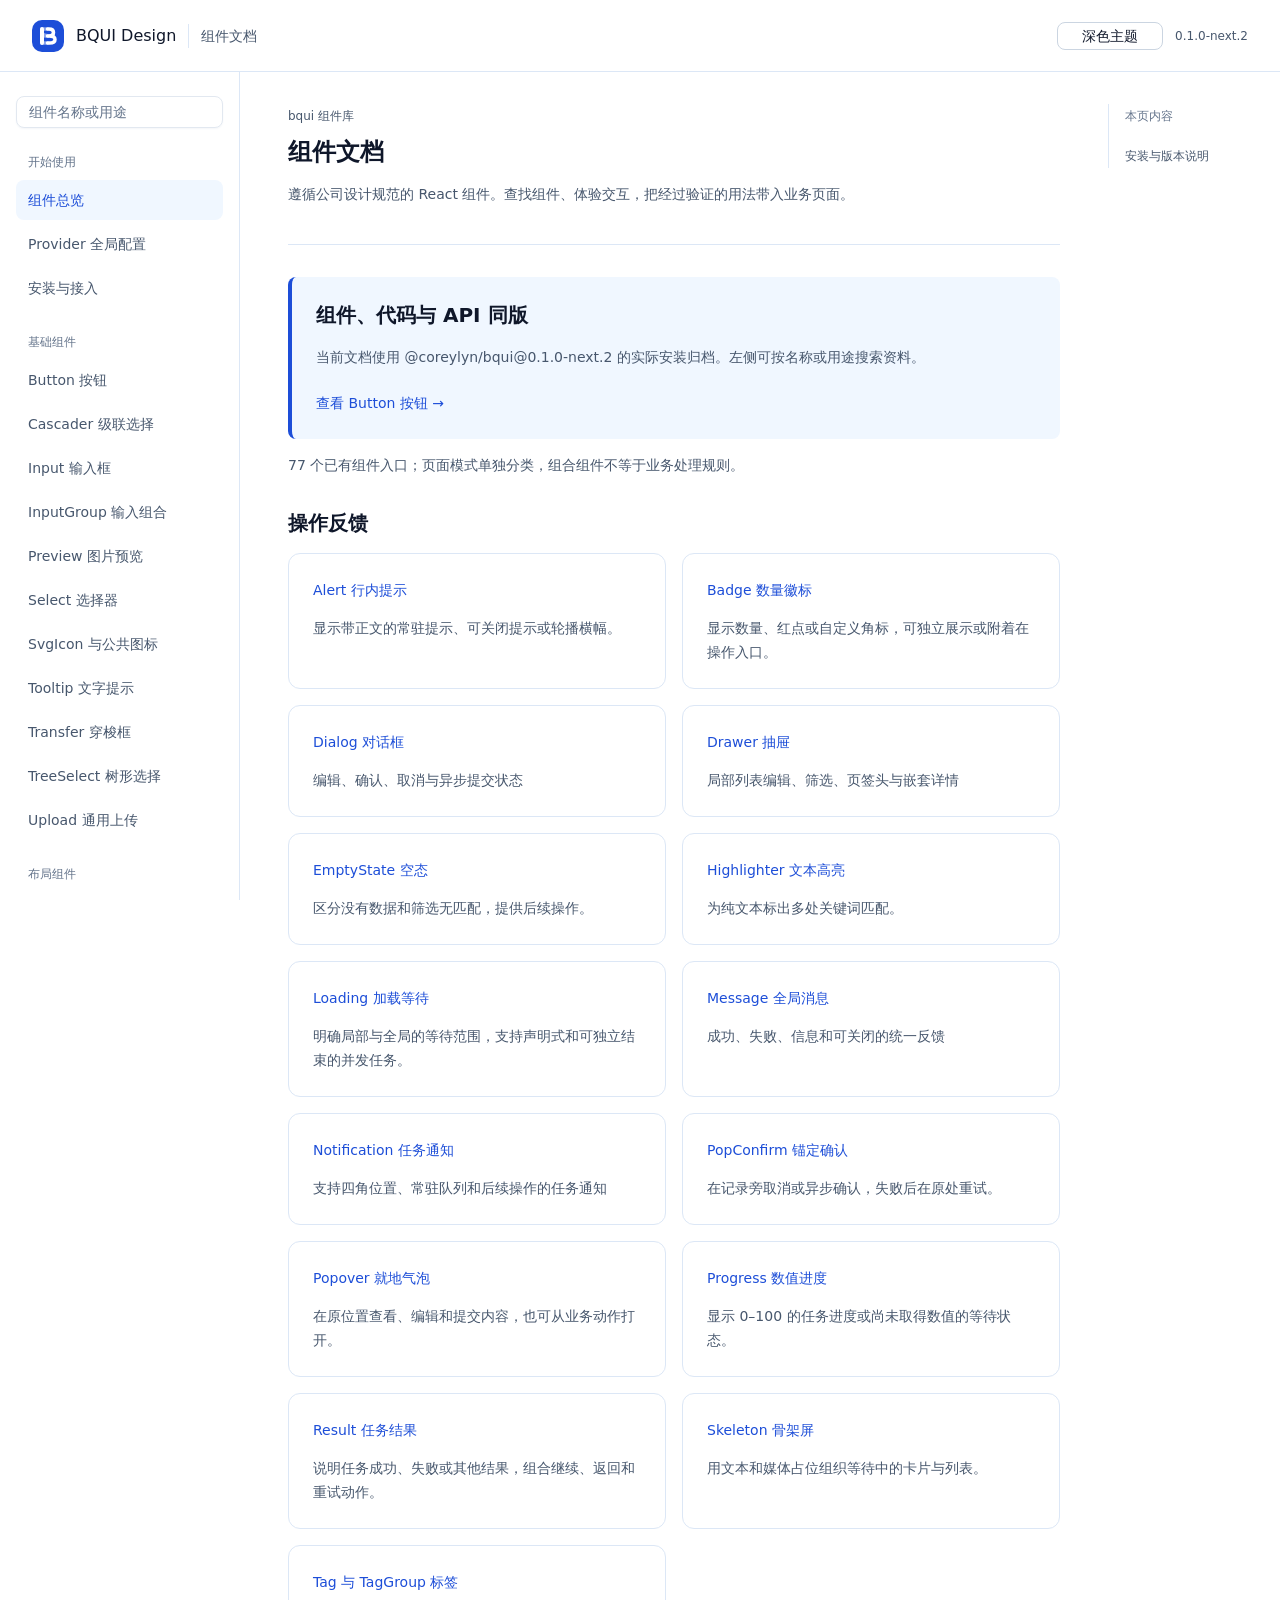
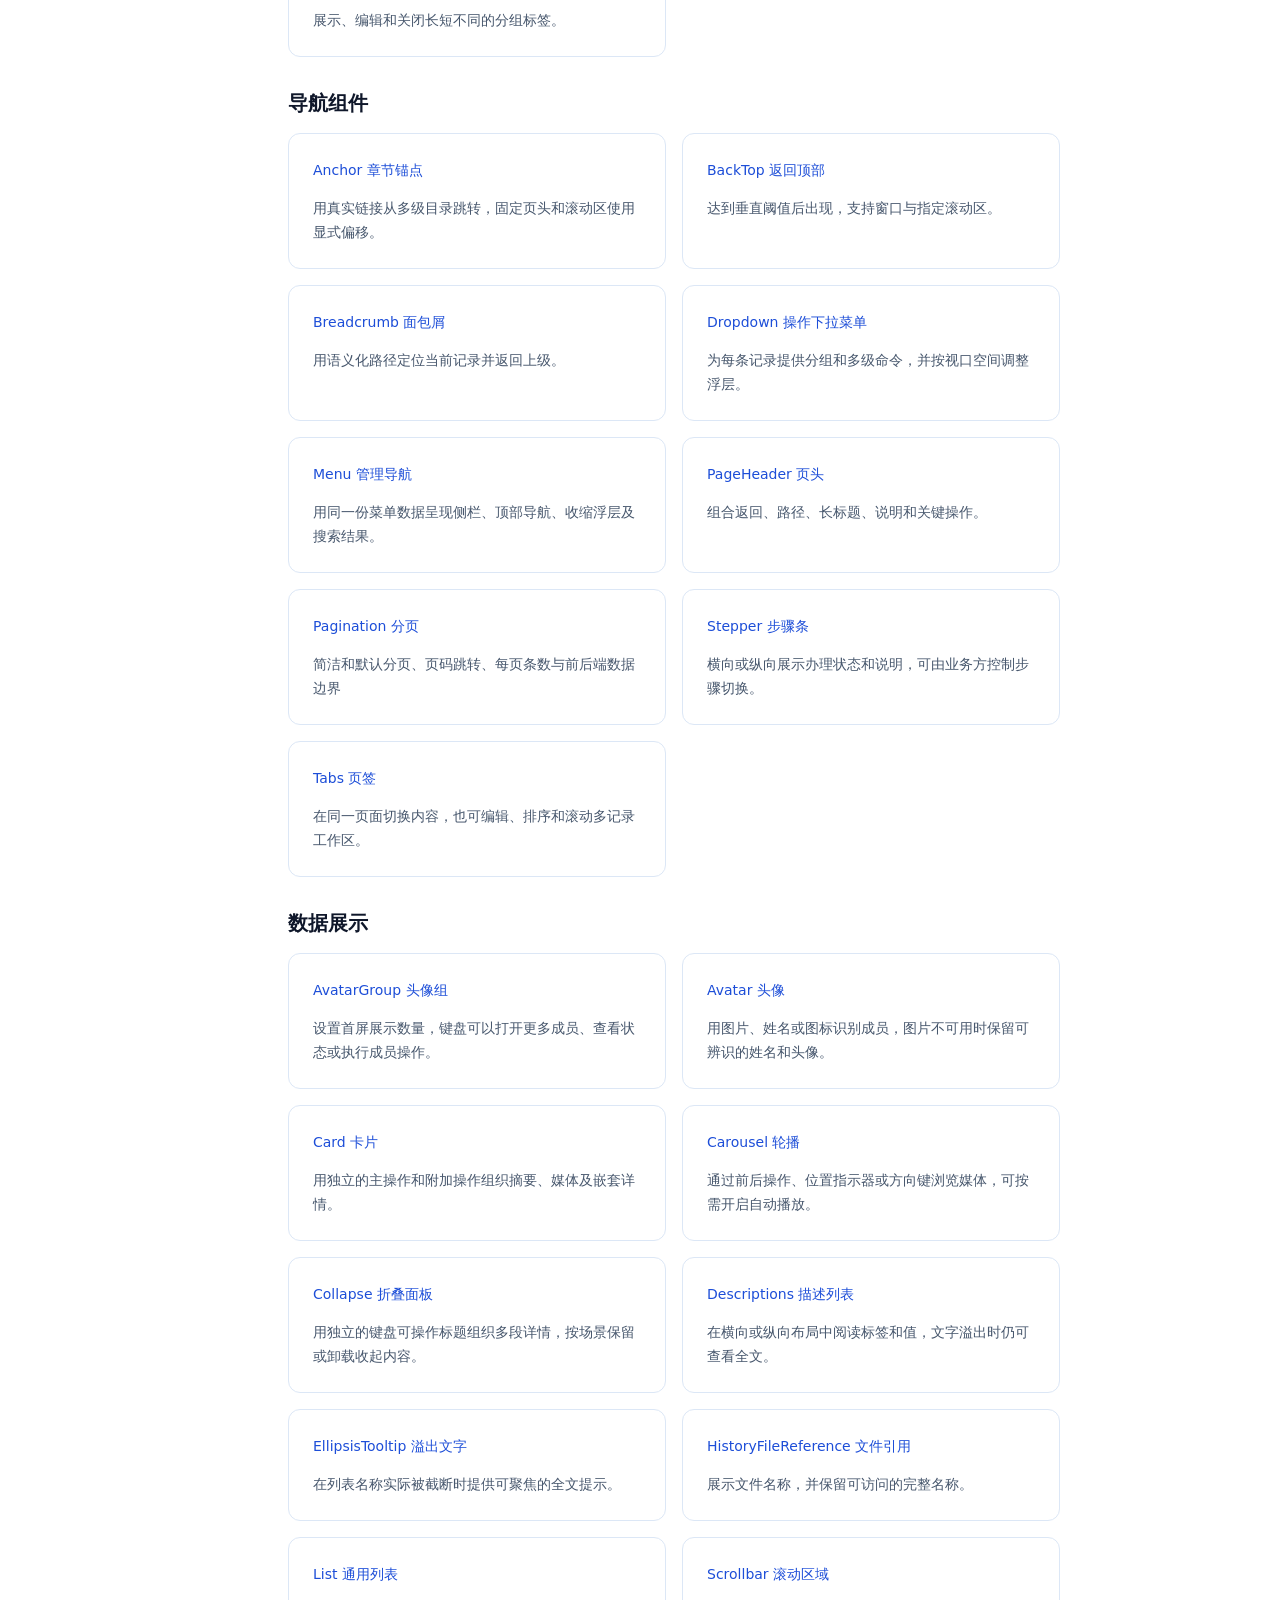
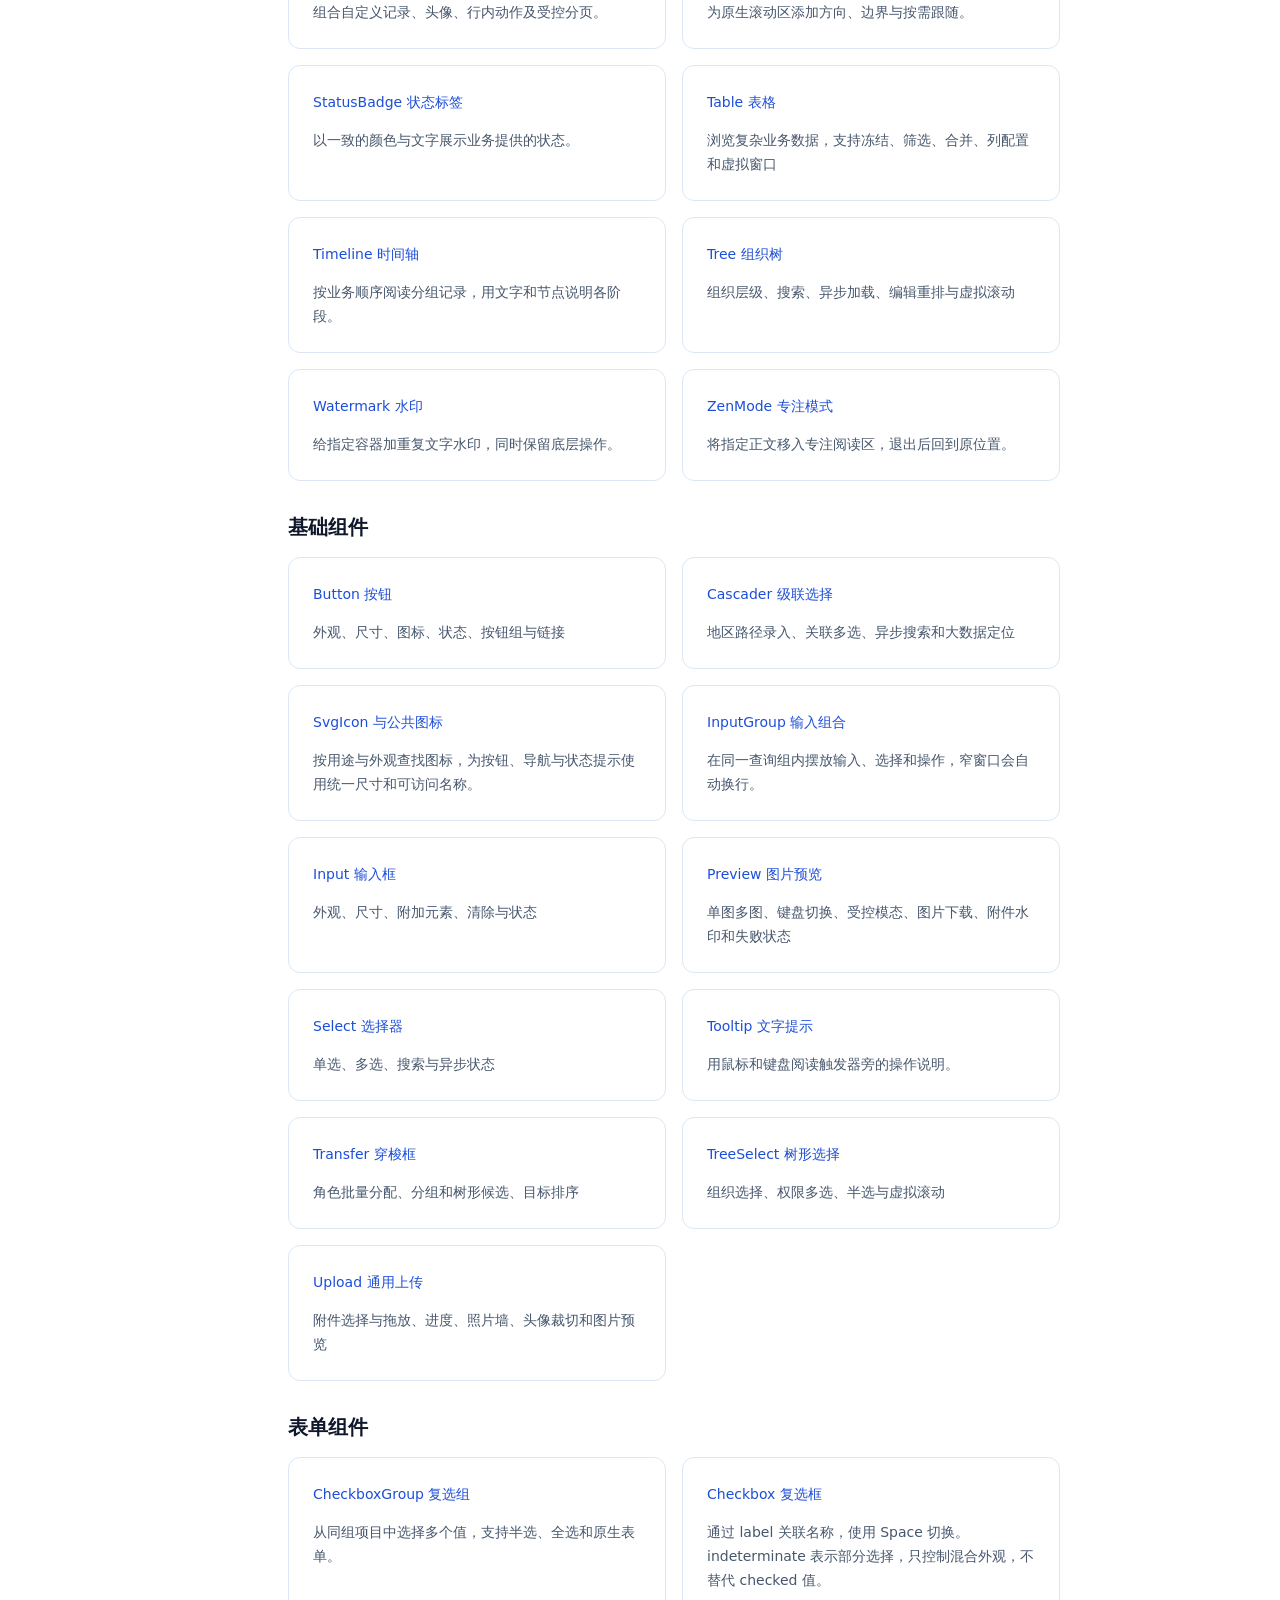
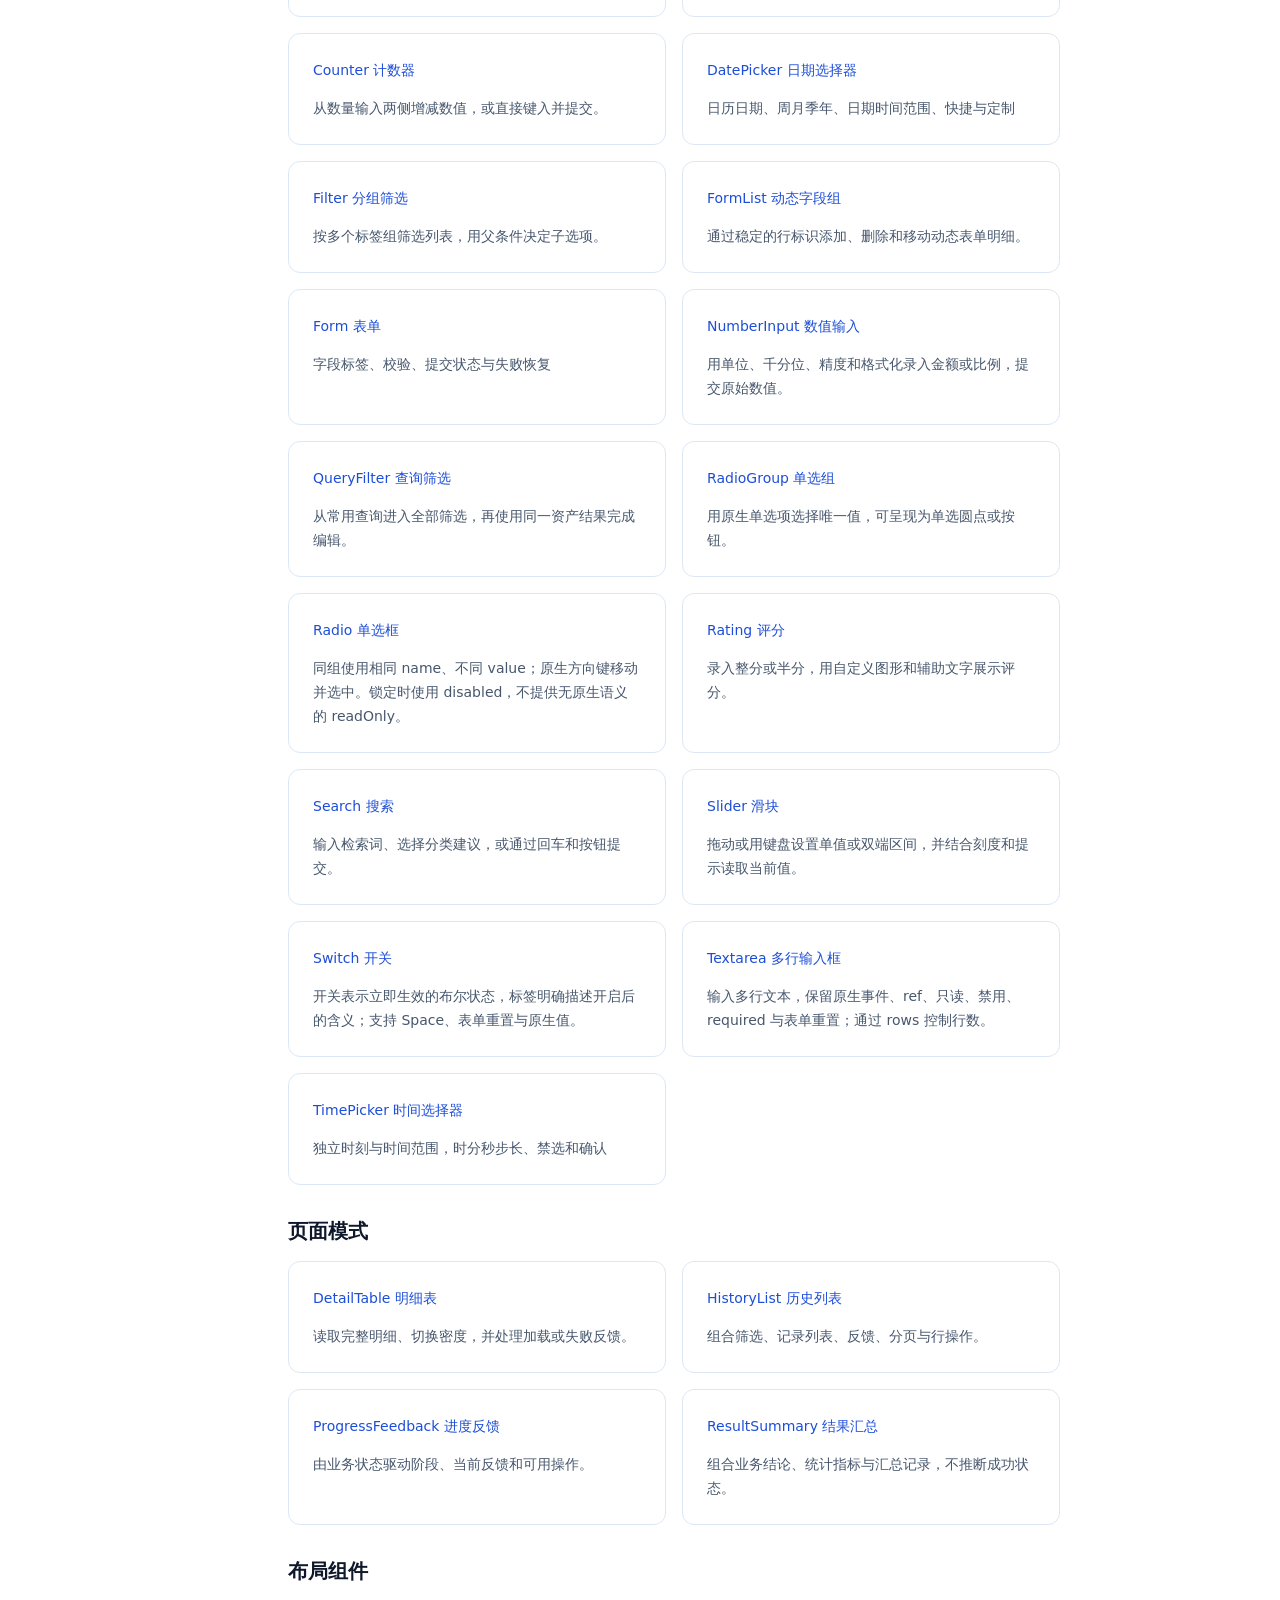
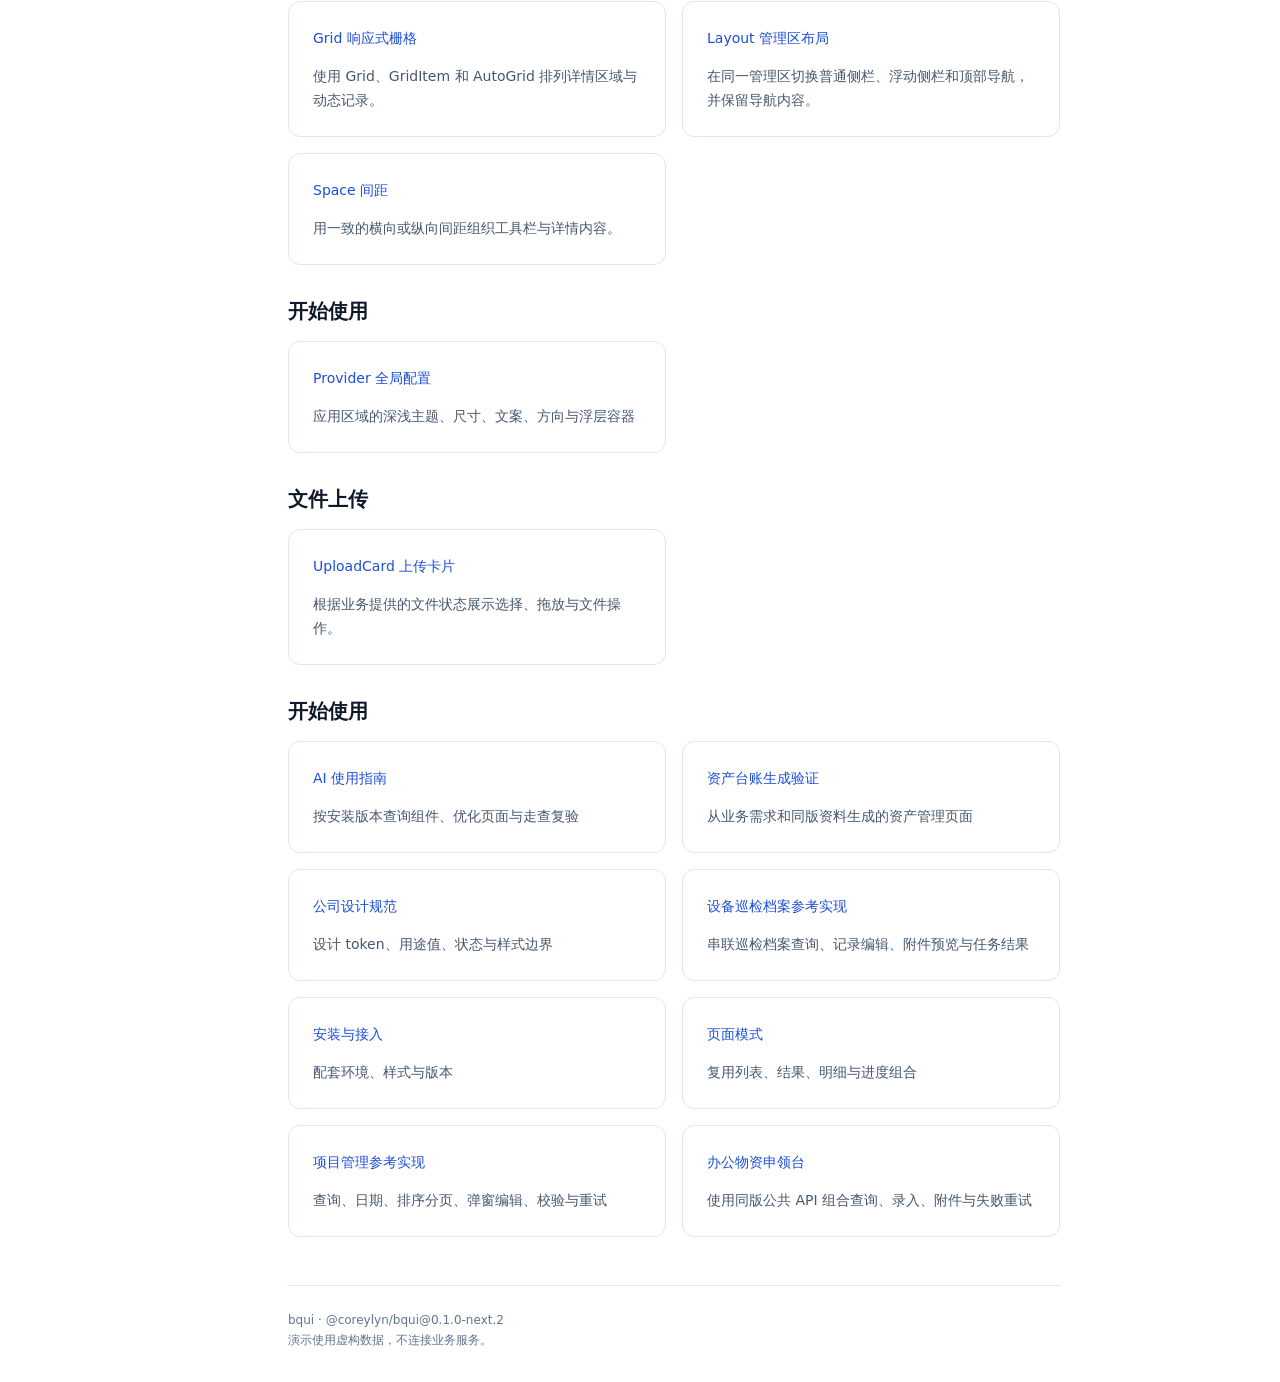
==== commit e621ccc0: "docs: publish bqui 0.1.0-next.2 component site" ====
--- a/index.html
+++ b/index.html
@@ -1,3 +1,3 @@
-<!doctype html><html lang="zh-CN"><head><meta charset="UTF-8"><meta name="viewport" content="width=device-width, initial-scale=1.0"><meta name="description" content="bqui 组件、交互示例与 API 文档"><title>bqui 组件文档</title>  <script type="module" crossorigin src="./assets/main-D-tt_MA1.js"></script>
-  <link rel="stylesheet" crossorigin href="./assets/main-DFbiQxpN.css">
+<!doctype html><html lang="zh-CN"><head><meta charset="UTF-8"><meta name="viewport" content="width=device-width, initial-scale=1.0"><meta name="description" content="bqui 组件、交互示例与 API 文档"><link rel="icon" type="image/svg+xml" href="./favicon.svg"><title>BQUI Design</title>  <script type="module" crossorigin src="./assets/main-B8V6Y4cH.js"></script>
+  <link rel="stylesheet" crossorigin href="./assets/main-BcPtCSY2.css">
 </head><body><div id="root"></div></body></html>
--- a/assets/main-BcPtCSY2.css
+++ b/assets/main-BcPtCSY2.css
@@ -0,0 +1 @@
+.bqui-react{--bqui-space-0: 0px;--bqui-space-4: 4px;--bqui-space-8: 8px;--bqui-space-12: 12px;--bqui-space-16: 16px;--bqui-space-24: 24px;--bqui-space-32: 32px;--bqui-radius-control: 8px;--bqui-radius-panel: 12px;--bqui-radius-card: 16px;--bqui-radius-pill: 9999px;--bqui-size-control-small: 32px;--bqui-size-control-medium: 40px;--bqui-font-size-caption: 12px;--bqui-font-size-body: 14px;--bqui-font-size-card: 16px;--bqui-font-size-section: 20px;--bqui-font-size-page: 24px;--bqui-font-line-caption: 20px;--bqui-font-line-body: 24px;--bqui-font-line-card: 24px;--bqui-font-line-section: 28px;--bqui-font-line-page: 32px;--bqui-font-family: "Noto Sans SC";--bqui-font-weight-regular: 400;--bqui-font-weight-bold: 700;--bqui-stroke-default: 1px;--bqui-stroke-focus: 2px;--bqui-font-size-hero-title: 24px;--bqui-font-line-hero-title: 28.8px;--bqui-font-size-hero-description: 16px;--bqui-font-line-hero-description: 28px;--bqui-font-size-upload-heading: 28px;--bqui-font-line-upload-heading: 36px;--bqui-font-size-upload-title: 20px;--bqui-font-line-upload-title: 28px;--bqui-font-size-history-title: 20px;--bqui-font-line-history-title: 28px;--bqui-font-size-label: 11px;--bqui-font-line-label: 16px;--bqui-font-size-table-body: 13px;--bqui-font-line-table-body: 20px;--bqui-font-size-start-action: 16px;--bqui-font-line-start-action: 22.4px;--bqui-font-size-step-label: 16px;--bqui-font-line-step-label: 24px;--bqui-font-weight-medium: 500;--bqui-font-weight-semibold: 600;--bqui-font-tracking-hero: -.48px;--bqui-font-tracking-heading: -.4px;--bqui-font-tracking-title: -.2px;--bqui-font-tracking-label: .4px;--bqui-space-7: 7px;--bqui-space-10: 10px;--bqui-space-18: 18px;--bqui-space-22: 22px;--bqui-radius-surface: 18px;--bqui-radius-upload-drop: 14px;--bqui-radius-upload-badge: 14px;--bqui-radius-start-action: 12px;--bqui-size-control-start-action: 44px;--bqui-size-history-header: 34px;--bqui-size-history-row: 50px;--bqui-size-history-status: 26px;--bqui-size-step-marker: 30px;--bqui-font-line-select: 22px;--bqui-size-select-width: 144px;--bqui-size-button-small: 28px;--bqui-size-button-medium: 32px;--bqui-size-button-large: 40px;--bqui-size-input-small: 28px;--bqui-size-input-medium: 32px;--bqui-size-input-large: 40px}:where(.bqui-react:not(.bqui-react .bqui-react)),:where(.bqui-react,.bqui-react *)[data-bqui-theme=light]{color-scheme:light;--bqui-color-action-default: #1d4ed8;--bqui-color-action-hover: #1e40af;--bqui-color-action-pressed: #1e3a8a;--bqui-color-text-primary: #0f172a;--bqui-color-text-secondary: #47576d;--bqui-color-text-muted: #64748b;--bqui-color-text-link: #1d4ed8;--bqui-color-text-inverse: #ffffff;--bqui-color-text-disabled: #64748b;--bqui-color-surface-canvas: #f4f6f9;--bqui-color-surface-default: #ffffff;--bqui-color-surface-subtle: #f0f7ff;--bqui-color-surface-disabled: #f2f4f7;--bqui-color-border-subtle: #dce7f6;--bqui-color-border-control: #64748b;--bqui-color-border-focus: #1d4ed8;--bqui-color-border-inverse: #ffffff;--bqui-color-status-info: #284fc8;--bqui-color-status-success: #1ea878;--bqui-color-status-danger: #f0515e;--bqui-color-text-danger: #b42318;--bqui-color-border-danger: #b42318;--bqui-color-upload-warm-border: #f2982a;--bqui-color-upload-warm-text: #b45309;--bqui-color-upload-warm-surface: #fffbf2;--bqui-color-upload-warm-hover: #fffcf9;--bqui-color-upload-primary-hover: #f8fafe;--bqui-color-text-success: #127354;--bqui-color-surface-success: #e8faf2;--bqui-color-surface-danger: #fff0f2;--bqui-color-upload-positive-hover: #f5fcf8;--bqui-color-border-select: #cbd5e1;--bqui-color-upload-positive-drop-border: #009951;--bqui-color-button-primary-tint-hover: #e4eafa;--bqui-color-button-primary-tint-pressed: #d2dcf7;--bqui-color-button-danger-hover: #9b211b;--bqui-color-button-danger-pressed: #831f1d;--bqui-color-button-danger-tint-hover: #f6e5e3;--bqui-color-button-danger-tint-pressed: #f0d3d1;--bqui-color-button-success-hover: #12654e;--bqui-color-button-success-pressed: #115747;--bqui-color-button-success-tint-hover: #e3eeea;--bqui-color-button-success-tint-pressed: #d0e3dd;--bqui-color-input-border: #e2e8f0;--bqui-color-input-focus-ring: #e8effc}:where(.bqui-react,.bqui-react *)[data-bqui-theme=dark]{color-scheme:dark;--bqui-color-action-default: #8bb9ff;--bqui-color-action-hover: #a7c8ff;--bqui-color-action-pressed: #c0d9ff;--bqui-color-text-primary: #edf2fa;--bqui-color-text-secondary: #acbbcf;--bqui-color-text-muted: #99abc1;--bqui-color-text-link: #8bb9ff;--bqui-color-text-inverse: #101924;--bqui-color-text-disabled: #8291a3;--bqui-color-surface-canvas: #111822;--bqui-color-surface-default: #1b2533;--bqui-color-surface-subtle: #273951;--bqui-color-surface-disabled: #252f3e;--bqui-color-border-subtle: #3b4c63;--bqui-color-border-control: #7d91aa;--bqui-color-border-focus: #a7c8ff;--bqui-color-border-inverse: #101924;--bqui-color-status-info: #8bb9ff;--bqui-color-status-success: #75e0b4;--bqui-color-status-danger: #ff9da5;--bqui-color-text-danger: #ff9da5;--bqui-color-border-danger: #ff9da5;--bqui-color-upload-warm-border: #e9b76a;--bqui-color-upload-warm-text: #f3c67f;--bqui-color-upload-warm-surface: #372d22;--bqui-color-upload-warm-hover: #403428;--bqui-color-upload-primary-hover: #273951;--bqui-color-text-success: #75e0b4;--bqui-color-surface-success: #19392f;--bqui-color-surface-danger: #3c2330;--bqui-color-upload-positive-hover: #233b34;--bqui-color-border-select: #7d91aa;--bqui-color-upload-positive-drop-border: #75e0b4;--bqui-color-button-primary-tint-hover: #293e5c;--bqui-color-button-primary-tint-pressed: #314967;--bqui-color-button-danger-hover: #ffb1b8;--bqui-color-button-danger-pressed: #ffc4c9;--bqui-color-button-danger-tint-hover: #482b37;--bqui-color-button-danger-tint-pressed: #553240;--bqui-color-button-success-hover: #91e9c6;--bqui-color-button-success-pressed: #b4f3db;--bqui-color-button-success-tint-hover: #21463a;--bqui-color-button-success-tint-pressed: #285244;--bqui-color-input-border: #7d91aa;--bqui-color-input-focus-ring: #324e72}@layer properties;.bqui-react .visible{visibility:visible}.bqui-react .sr-only{position:absolute;width:1px;height:1px;padding:0;margin:-1px;overflow:hidden;clip-path:inset(50%);white-space:nowrap;border-width:0}.bqui-react .fixed{position:fixed}.bqui-react .relative{position:relative}.bqui-react .block{display:block}.bqui-react .flex{display:flex}.bqui-react .grid{display:grid}.bqui-react .hidden{display:none}.bqui-react .inline{display:inline}.bqui-react .inline-grid{display:inline-grid}.bqui-react .min-h-\[20rem\]{min-height:20rem}.bqui-react .w-\[5rem\]{width:5rem}.bqui-react .w-\[24rem\]{width:24rem}.bqui-react .max-w-\[9rem\]{max-width:9rem}.bqui-react .max-w-full{max-width:100%}.bqui-react .resize{resize:both}.bqui-react .flex-wrap{flex-wrap:wrap}.bqui-react .items-center{align-items:center}.bqui-react .justify-items-center{justify-items:center}.bqui-react .gap-\[var\(--bqui-space-8\)\]{gap:var(--bqui-space-8)}.bqui-react .gap-\[var\(--bqui-space-12\)\]{gap:var(--bqui-space-12)}.bqui-react .gap-\[var\(--bqui-space-24\)\]{gap:var(--bqui-space-24)}.bqui-react .p-\[var\(--bqui-space-24\)\]{padding:var(--bqui-space-24)}.bqui-react .underline{text-decoration-line:underline}.bqui-react .ring{--tw-ring-shadow: var(--tw-ring-inset,) 0 0 0 calc(1px + var(--tw-ring-offset-width)) var(--tw-ring-color, currentcolor);box-shadow:var(--tw-inset-shadow),var(--tw-inset-ring-shadow),var(--tw-ring-offset-shadow),var(--tw-ring-shadow),var(--tw-shadow)}.bqui-react .outline{outline-style:var(--tw-outline-style);outline-width:1px}.bqui-react .filter{filter:var(--tw-blur,) var(--tw-brightness,) var(--tw-contrast,) var(--tw-grayscale,) var(--tw-hue-rotate,) var(--tw-invert,) var(--tw-saturate,) var(--tw-sepia,) var(--tw-drop-shadow,)}@property --tw-shadow{syntax: "*"; inherits: false; initial-value: 0 0 #0000;}@property --tw-shadow-color{syntax: "*"; inherits: false;}@property --tw-shadow-alpha{syntax: "<percentage>"; inherits: false; initial-value: 100%;}@property --tw-inset-shadow{syntax: "*"; inherits: false; initial-value: 0 0 #0000;}@property --tw-inset-shadow-color{syntax: "*"; inherits: false;}@property --tw-inset-shadow-alpha{syntax: "<percentage>"; inherits: false; initial-value: 100%;}@property --tw-ring-color{syntax: "*"; inherits: false;}@property --tw-ring-shadow{syntax: "*"; inherits: false; initial-value: 0 0 #0000;}@property --tw-inset-ring-color{syntax: "*"; inherits: false;}@property --tw-inset-ring-shadow{syntax: "*"; inherits: false; initial-value: 0 0 #0000;}@property --tw-ring-inset{syntax: "*"; inherits: false;}@property --tw-ring-offset-width{syntax: "<length>"; inherits: false; initial-value: 0px;}@property --tw-ring-offset-color{syntax: "*"; inherits: false; initial-value: #fff;}@property --tw-ring-offset-shadow{syntax: "*"; inherits: false; initial-value: 0 0 #0000;}@property --tw-outline-style{syntax: "*"; inherits: false; initial-value: solid;}@property --tw-blur{syntax: "*"; inherits: false;}@property --tw-brightness{syntax: "*"; inherits: false;}@property --tw-contrast{syntax: "*"; inherits: false;}@property --tw-grayscale{syntax: "*"; inherits: false;}@property --tw-hue-rotate{syntax: "*"; inherits: false;}@property --tw-invert{syntax: "*"; inherits: false;}@property --tw-opacity{syntax: "*"; inherits: false;}@property --tw-saturate{syntax: "*"; inherits: false;}@property --tw-sepia{syntax: "*"; inherits: false;}@property --tw-drop-shadow{syntax: "*"; inherits: false;}@property --tw-drop-shadow-color{syntax: "*"; inherits: false;}@property --tw-drop-shadow-alpha{syntax: "<percentage>"; inherits: false; initial-value: 100%;}@property --tw-drop-shadow-size{syntax: "*"; inherits: false;}@layer properties{@supports ((-webkit-hyphens: none) and (not (margin-trim: inline))) or ((-moz-orient: inline) and (not (color:rgb(from red r g b)))){.bqui-react *,.bqui-react :before,.bqui-react :after,.bqui-react ::backdrop{--tw-shadow: 0 0 #0000;--tw-shadow-color: initial;--tw-shadow-alpha: 100%;--tw-inset-shadow: 0 0 #0000;--tw-inset-shadow-color: initial;--tw-inset-shadow-alpha: 100%;--tw-ring-color: initial;--tw-ring-shadow: 0 0 #0000;--tw-inset-ring-color: initial;--tw-inset-ring-shadow: 0 0 #0000;--tw-ring-inset: initial;--tw-ring-offset-width: 0px;--tw-ring-offset-color: #fff;--tw-ring-offset-shadow: 0 0 #0000;--tw-outline-style: solid;--tw-blur: initial;--tw-brightness: initial;--tw-contrast: initial;--tw-grayscale: initial;--tw-hue-rotate: initial;--tw-invert: initial;--tw-opacity: initial;--tw-saturate: initial;--tw-sepia: initial;--tw-drop-shadow: initial;--tw-drop-shadow-color: initial;--tw-drop-shadow-alpha: 100%;--tw-drop-shadow-size: initial}}}.bqui-react{color:var(--bqui-color-text-primary);font-family:var(--bqui-font-family),"Microsoft YaHei",system-ui,sans-serif;font-size:var(--bqui-font-size-body);line-height:var(--bqui-font-line-body)}.bqui-react *,.bqui-react *:before,.bqui-react *:after{box-sizing:border-box}.bqui-react .bqr-input-root{--bqr-input-height:var(--bqui-size-input-medium);display:inline-flex;width:100%;min-width:0;max-width:100%;vertical-align:middle;border-radius:var(--bqui-radius-control)}.bqui-react .bqr-input-root[data-size=small]{--bqr-input-height:var(--bqui-size-input-small)}.bqui-react .bqr-input-root[data-size=large]{--bqr-input-height:var(--bqui-size-input-large)}.bqui-react .bqr-input-control{display:flex;align-items:center;gap:var(--bqui-space-8);flex:1;min-width:0;height:var(--bqr-input-height);padding:0 var(--bqui-space-12);border:var(--bqui-stroke-default) solid var(--bqui-color-input-border);border-radius:var(--bqui-radius-control);background:var(--bqui-color-surface-default);color:var(--bqui-color-text-primary);box-shadow:0 1px 2px var(--bqui-color-surface-canvas)}.bqui-react .bqr-input{display:block;width:100%;min-width:0;flex:1;height:100%;margin:0;padding:0;border:0;border-radius:0;outline:none;font:inherit;line-height:normal;background:transparent;color:inherit;box-shadow:none}.bqui-react .bqr-input::placeholder{color:var(--bqui-color-text-muted);opacity:1}.bqui-react .bqr-input:focus-visible{outline:none}.bqui-react .bqr-input-control[data-appearance=filled]{border-color:transparent;background:var(--bqui-color-surface-canvas);box-shadow:none}.bqui-react .bqr-input-control[data-appearance=borderless]{border-color:transparent;background:transparent;box-shadow:none}.bqui-react .bqr-input-control:not([data-disabled]):not([data-readonly]):hover{border-color:var(--bqui-color-border-select)}.bqui-react .bqr-input-control:focus-within{border-color:var(--bqui-color-border-focus);box-shadow:0 0 0 var(--bqui-space-4) var(--bqui-color-input-focus-ring)}.bqui-react .bqr-input-control:not([data-disabled]):not([data-readonly]):focus-within{border-color:var(--bqui-color-border-focus)}.bqui-react .bqr-input-control[data-invalid]{border-color:var(--bqui-color-border-danger)}.bqui-react .bqr-input-control[data-invalid]:not([data-disabled]):hover,.bqui-react .bqr-input-control[data-invalid]:not([data-disabled]):focus-within{border-color:var(--bqui-color-border-danger)}.bqui-react .bqr-input-control[data-invalid]:focus-within{box-shadow:0 0 0 var(--bqui-space-4) var(--bqui-color-surface-danger)}.bqui-react .bqr-input-control[data-readonly]{background:var(--bqui-color-surface-canvas)}.bqui-react .bqr-input-control[data-disabled],.bqui-react .bqr-input-control:has(>input:disabled){background:var(--bqui-color-surface-disabled);border-color:var(--bqui-color-input-border);color:var(--bqui-color-text-disabled);box-shadow:none;cursor:not-allowed}.bqui-react .bqr-input:disabled{cursor:not-allowed}.bqui-react .bqr-input-affix{display:inline-flex;align-items:center;flex:none;color:var(--bqui-color-text-secondary)}.bqui-react .bqr-input-affix svg,.bqui-react .bqr-input-clear svg{width:16px;height:16px;flex:none}.bqui-react .bqr-input-clear{display:inline-flex;align-items:center;justify-content:center;flex:none;width:20px;height:20px;border:0;border-radius:var(--bqui-radius-control);padding:0;background:transparent;color:var(--bqui-color-text-muted);cursor:pointer}.bqui-react .bqr-input-clear:hover{background:var(--bqui-color-surface-disabled);color:var(--bqui-color-text-primary)}.bqui-react .bqr-input-clear[data-trigger=hover]{opacity:0}.bqui-react .bqr-input-control:hover .bqr-input-clear,.bqui-react .bqr-input-control:focus-within .bqr-input-clear{opacity:1}.bqui-react .bqr-input-clear:focus-visible,.bqui-react .bqr-button:focus-visible{outline:var(--bqui-stroke-focus) solid var(--bqui-color-border-focus);outline-offset:var(--bqui-stroke-focus)}.bqui-react .bqr-input-addon{display:flex;align-items:center;flex:none;height:var(--bqr-input-height);padding:0 var(--bqui-space-12);border:var(--bqui-stroke-default) solid var(--bqui-color-input-border);background:var(--bqui-color-surface-canvas);color:var(--bqui-color-text-secondary)}.bqui-react .bqr-input-addon[data-position=before]{border-radius:var(--bqui-radius-control) 0 0 var(--bqui-radius-control);border-right:0}.bqui-react .bqr-input-addon[data-position=after]{border-radius:0 var(--bqui-radius-control) var(--bqui-radius-control) 0;border-left:0}.bqui-react .bqr-input-root:has(>[data-position=before])>.bqr-input-control{border-top-left-radius:0;border-bottom-left-radius:0}.bqui-react .bqr-input-root:has(>[data-position=after])>.bqr-input-control{border-top-right-radius:0;border-bottom-right-radius:0}.bqui-react .bqr-input-addon:has(>.bqr-button),.bqui-react .bqr-input-addon:has(>.bqr-select){padding:0;border:0;background:transparent}.bqui-react .bqr-input-addon>.bqr-button,.bqui-react .bqr-input-addon>.bqr-select{height:var(--bqr-input-height);min-height:var(--bqr-input-height);border-radius:inherit}.bqui-react .bqr-input-addon>.bqr-select>.bqr-select-control{height:var(--bqr-input-height);border-radius:inherit;border-color:var(--bqui-color-input-border)}.bqui-react .bqr-input-addon[data-position=before]>.bqr-select>.bqr-select-control{border-right:0}.bqui-react .bqr-input-control[data-disabled] .bqr-input-affix,.bqui-react .bqr-input-control:has(>input:disabled) .bqr-input-affix{color:inherit}.bqui-react .bqr-input-root:has(input:disabled)>.bqr-input-addon{background:var(--bqui-color-surface-disabled);color:var(--bqui-color-text-disabled)}@media(hover:none){.bqui-react .bqr-input-clear[data-trigger=hover]{opacity:1}}@media(forced-colors:active){.bqui-react .bqr-input-control:focus-within{outline:var(--bqui-stroke-focus) solid var(--bqui-color-border-focus);outline-offset:var(--bqui-stroke-focus)}}.bqui-react .bqr-button{--bqr-button-tone:var(--bqui-color-action-default);--bqr-button-hover:var(--bqui-color-action-hover);--bqr-button-pressed:var(--bqui-color-action-pressed);--bqr-button-tint:var(--bqui-color-surface-subtle);--bqr-button-tint-hover:var(--bqui-color-button-primary-tint-hover);--bqr-button-tint-pressed:var(--bqui-color-button-primary-tint-pressed);margin:0;position:relative;min-height:var(--bqui-size-button-medium);padding:var(--bqui-space-4) var(--bqui-space-16);border:var(--bqui-stroke-default) solid var(--bqr-button-tone);border-radius:var(--bqui-radius-control);font:inherit;line-height:var(--bqui-font-line-caption);color:var(--bqui-color-text-inverse);background:var(--bqr-button-tone);cursor:pointer;overflow-wrap:anywhere;white-space:normal;text-decoration:none;vertical-align:middle}.bqui-react .bqr-button[data-variant=danger]{--bqr-button-tone:var(--bqui-color-text-danger);--bqr-button-hover:var(--bqui-color-button-danger-hover);--bqr-button-pressed:var(--bqui-color-button-danger-pressed);--bqr-button-tint:var(--bqui-color-surface-danger);--bqr-button-tint-hover:var(--bqui-color-button-danger-tint-hover);--bqr-button-tint-pressed:var(--bqui-color-button-danger-tint-pressed)}.bqui-react .bqr-button[data-variant=success]{--bqr-button-tone:var(--bqui-color-text-success);--bqr-button-hover:var(--bqui-color-button-success-hover);--bqr-button-pressed:var(--bqui-color-button-success-pressed);--bqr-button-tint:var(--bqui-color-surface-success);--bqr-button-tint-hover:var(--bqui-color-button-success-tint-hover);--bqr-button-tint-pressed:var(--bqui-color-button-success-tint-pressed)}.bqui-react .bqr-button[data-variant=default]{--bqr-button-tone:var(--bqui-color-text-primary);--bqr-button-hover:var(--bqui-color-text-secondary);--bqr-button-pressed:var(--bqui-color-text-primary);--bqr-button-tint:var(--bqui-color-surface-canvas);--bqr-button-tint-hover:var(--bqui-color-surface-disabled);--bqr-button-tint-pressed:var(--bqui-color-border-select)}.bqui-react .bqr-button>span{grid-area:1/1}.bqui-react .bqr-button-label,.bqui-react .bqr-button-loading{display:inline-flex;gap:var(--bqui-space-8);align-items:center;justify-content:center;min-width:0;max-width:100%}.bqui-react .bqr-button-icon{display:inline-flex;align-items:center;justify-content:center;flex:none}.bqui-react .bqr-button-icon:empty{display:none}.bqui-react .bqr-button-icon>svg,.bqui-react .bqr-button-spinner{width:16px;height:16px;flex:none}.bqui-react .bqr-button-loading{visibility:hidden;pointer-events:none}.bqui-react .bqr-button[aria-busy=true]{cursor:default;opacity:.65}.bqui-react .bqr-button[aria-busy=true][data-bqui-theme=dark]{opacity:.85}.bqui-react .bqr-button[aria-busy=true] .bqr-button-label{opacity:0}.bqui-react .bqr-button[aria-busy=true] .bqr-button-loading{visibility:visible}.bqui-react .bqr-button[aria-busy=true] .bqr-button-spinner{animation:bqr-button-spin .8s linear infinite}@keyframes bqr-button-spin{to{transform:rotate(360deg)}}@media(prefers-reduced-motion:reduce){.bqui-react .bqr-button[aria-busy=true] .bqr-button-spinner{animation:none}}.bqui-react .bqr-button[data-size=small]{min-height:var(--bqui-size-button-small);padding:var(--bqui-space-0) var(--bqui-space-12)}.bqui-react .bqr-button[data-size=large]{min-height:var(--bqui-size-button-large);padding:var(--bqui-space-8) var(--bqui-space-16)}.bqui-react .bqr-button[data-size=start-action]{min-height:var(--bqui-size-control-start-action);padding:0 var(--bqui-space-18);border-radius:var(--bqui-radius-start-action);font-size:var(--bqui-font-size-start-action);line-height:var(--bqui-font-line-start-action);font-weight:var(--bqui-font-weight-regular)}.bqui-react .bqr-button[data-shape=round]{border-radius:var(--bqui-radius-pill)}.bqui-react .bqr-button[data-icon-only]{width:var(--bqui-size-button-medium);height:var(--bqui-size-button-medium);min-width:var(--bqui-size-button-medium);padding:0}.bqui-react .bqr-button[data-icon-only][data-size=small]{width:var(--bqui-size-button-small);height:var(--bqui-size-button-small);min-width:var(--bqui-size-button-small)}.bqui-react .bqr-button[data-icon-only][data-size=large]{width:var(--bqui-size-button-large);height:var(--bqui-size-button-large);min-width:var(--bqui-size-button-large)}.bqui-react .bqr-button[data-icon-only][data-size=start-action]{width:var(--bqui-size-control-start-action);height:var(--bqui-size-control-start-action);min-width:var(--bqui-size-control-start-action)}.bqui-react .bqr-button:not([data-inactive]):hover{background:var(--bqr-button-hover);border-color:var(--bqr-button-hover)}.bqui-react .bqr-button:not([data-inactive]):active{background:var(--bqr-button-pressed);border-color:var(--bqr-button-pressed)}.bqui-react .bqr-button[data-appearance=filled]{background:var(--bqr-button-tint);border-color:transparent;color:var(--bqr-button-tone)}.bqui-react .bqr-button[data-appearance=filled]:not([data-inactive]):hover{background:var(--bqr-button-tint-hover);border-color:transparent;color:var(--bqr-button-hover)}.bqui-react .bqr-button[data-appearance=filled]:not([data-inactive]):active{background:var(--bqr-button-tint-pressed);border-color:transparent;color:var(--bqr-button-pressed)}.bqui-react .bqr-button[data-appearance=line]{background:var(--bqui-color-surface-default);border-color:var(--bqr-button-tone);color:var(--bqr-button-tone)}.bqui-react .bqr-button[data-appearance=line]:not([data-inactive]):hover{background:var(--bqr-button-tint);border-color:var(--bqr-button-hover);color:var(--bqr-button-hover)}.bqui-react .bqr-button[data-appearance=line]:not([data-inactive]):active{background:var(--bqr-button-tint-hover);border-color:var(--bqr-button-pressed);color:var(--bqr-button-pressed)}.bqui-react .bqr-button[data-appearance=text],.bqui-react .bqr-button[data-appearance=link]{background:transparent;border-color:transparent;color:var(--bqr-button-tone)}.bqui-react .bqr-button[data-appearance=text]:not([data-inactive]):hover{background:var(--bqr-button-tint);border-color:transparent;color:var(--bqr-button-hover)}.bqui-react .bqr-button[data-appearance=text]:not([data-inactive]):active{background:var(--bqr-button-tint-hover);border-color:transparent;color:var(--bqr-button-pressed)}.bqui-react .bqr-button[data-appearance=link]:not([data-inactive]):hover{background:transparent;border-color:transparent;color:var(--bqr-button-hover);text-decoration:underline}.bqui-react .bqr-button[data-appearance=link]:not([data-inactive]):active{background:transparent;border-color:transparent;color:var(--bqr-button-pressed);text-decoration:underline}.bqui-react .bqr-button:is(:disabled,[aria-disabled=true]):not([aria-busy=true]){background:var(--bqui-color-surface-disabled);border-color:var(--bqui-color-surface-disabled);color:var(--bqui-color-text-disabled);cursor:not-allowed;text-decoration:none}.bqui-react .bqr-button:is(:disabled,[aria-disabled=true]):not([aria-busy=true]):is([data-appearance=line],[data-appearance=text],[data-appearance=link]){background:transparent;border-color:transparent}.bqui-react .bqr-button:is(:disabled,[aria-disabled=true]):not([aria-busy=true])[data-appearance=line]{border-color:var(--bqui-color-surface-disabled)}.bqui-react .bqr-button-group{display:inline-flex;align-items:stretch;max-width:100%;isolation:isolate}.bqui-react .bqr-button-group>.bqr-button{border-radius:0}.bqui-react .bqr-button-group>.bqr-button+.bqr-button{margin-left:calc(-1 * var(--bqui-stroke-default))}.bqui-react .bqr-button-group>.bqr-button:first-child{border-start-start-radius:var(--bqui-radius-control);border-end-start-radius:var(--bqui-radius-control)}.bqui-react .bqr-button-group>.bqr-button:last-child{border-start-end-radius:var(--bqui-radius-control);border-end-end-radius:var(--bqui-radius-control)}.bqui-react .bqr-button-group>.bqr-button[data-shape=round]:first-child{border-start-start-radius:var(--bqui-radius-pill);border-end-start-radius:var(--bqui-radius-pill)}.bqui-react .bqr-button-group>.bqr-button[data-shape=round]:last-child{border-start-end-radius:var(--bqui-radius-pill);border-end-end-radius:var(--bqui-radius-pill)}.bqui-react .bqr-button-group>.bqr-button[data-appearance=solid]+.bqr-button[data-appearance=solid]{border-left-color:var(--bqui-color-border-inverse)}.bqui-react .bqr-button-group>.bqr-button:focus-visible{z-index:1}.bqui-react a.bqr-button:not([data-appearance=link]):hover{text-decoration:none}.bqui-react .bqr-button[data-variant=default][data-appearance=line]{border-color:var(--bqui-color-border-select)}.bqui-react .bqr-button[data-variant=default][data-appearance=line]:not([data-inactive]):is(:hover,:active){border-color:var(--bqui-color-border-select)}.bqui-react .bqr-button[data-size=start-action] .bqr-button-icon>svg,.bqui-react .bqr-button[data-size=start-action] .bqr-button-spinner{width:20px;height:20px}.bqr-alert{--bqr-alert-accent: var(--bqui-color-text-link);--bqr-alert-bg: var(--bqui-color-surface-subtle);display:flex;flex-wrap:wrap;align-items:flex-start;gap:var(--bqui-space-8);padding:var(--bqui-space-8) var(--bqui-space-12);border:var(--bqui-stroke-default) solid var(--bqui-color-border-subtle);border-inline-start:var(--bqui-space-4) solid var(--bqr-alert-accent);border-radius:var(--bqui-radius-control);background:var(--bqr-alert-bg);color:var(--bqui-color-text-primary);font-size:var(--bqui-font-size-body);line-height:var(--bqui-font-line-body)}.bqr-alert[data-banner]{border-radius:0}.bqr-alert[data-size=small]{font-size:var(--bqui-font-size-caption);line-height:var(--bqui-font-line-caption)}.bqr-alert[data-size=large]{padding:var(--bqui-space-16)}.bqr-alert[data-tone=neutral],.bqr-alert[data-tone=warning]{--bqr-alert-accent: var(--bqui-color-text-secondary);--bqr-alert-bg: var(--bqui-color-surface-canvas)}.bqr-alert[data-tone=success]{--bqr-alert-accent: var(--bqui-color-text-success);--bqr-alert-bg: var(--bqui-color-surface-success)}.bqr-alert[data-tone=danger]{--bqr-alert-accent: var(--bqui-color-text-danger);--bqr-alert-bg: var(--bqui-color-surface-danger)}.bqr-alert-icon{color:var(--bqr-alert-accent);font-size:var(--bqui-font-size-card)}.bqr-alert-body{flex:1;min-inline-size:0;overflow-wrap:anywhere}.bqr-alert-body a{color:var(--bqui-color-text-link);text-decoration:underline}.bqr-alert-controls{display:flex;flex-wrap:wrap;align-items:center;gap:var(--bqui-space-12)}.bqr-alert-controls:empty{display:none}.bqr-alert-controls button{min-inline-size:var(--bqui-size-button-small);min-block-size:var(--bqui-size-button-small);border:var(--bqui-stroke-default) solid transparent;border-radius:var(--bqui-radius-control);color:var(--bqui-color-text-primary);background:transparent;cursor:pointer}.bqr-alert-controls button:hover{border-color:var(--bqui-color-border-subtle);background:var(--bqui-color-surface-default)}.bqr-alert-controls button:focus-visible{outline:var(--bqui-stroke-focus) solid var(--bqui-color-text-link);outline-offset:2px}.bqui-react.bqr-anchor{min-inline-size:0;font-size:var(--bqui-font-size-body);line-height:var(--bqui-font-line-body)}.bqui-react.bqr-anchor ul{list-style:none;margin:0;padding:0}.bqui-react.bqr-anchor ul ul{margin-inline-start:var(--bqui-space-12);padding-inline-start:var(--bqui-space-8);border-inline-start:var(--bqui-stroke-default) solid var(--bqui-color-border-subtle)}.bqui-react.bqr-anchor a{display:inline-block;padding:var(--bqui-space-4) var(--bqui-space-8);border-radius:var(--bqui-radius-control);color:var(--bqui-color-text-link);overflow-wrap:anywhere}.bqui-react.bqr-anchor a:hover{background:var(--bqui-color-surface-subtle)}.bqui-react.bqr-anchor a:focus-visible{outline:var(--bqui-stroke-focus) solid var(--bqui-color-border-focus);outline-offset:calc(-1 * var(--bqui-stroke-focus))}.bqui-react.bqr-back-top[data-position=fixed]{position:fixed;inset-block-end:var(--bqui-space-24);inset-inline-end:var(--bqui-space-24);z-index:1}.bqui-react .bqr-anchored-panel{position:fixed;inset:auto;z-index:1000;box-sizing:border-box;inline-size:max-content;max-inline-size:min(100%,22rem);margin:0;padding:0;overflow:visible;border:0;border-radius:var(--bqui-radius-control);background:transparent;color:var(--bqui-color-text-primary);font-size:var(--bqui-font-size-body);--bqr-popup-background: var(--bqui-color-surface-default);--bqr-arrow-x: var(--bqui-space-12);--bqr-arrow-y: var(--bqui-space-12)}.bqui-react .bqr-anchored-panel[role=tooltip]{color:var(--bqui-color-text-inverse);--bqr-popup-background: var(--bqui-color-text-primary)}.bqui-react .bqr-anchored-content{box-sizing:border-box;position:relative;max-block-size:inherit;padding:var(--bqui-space-12);overflow:auto;overscroll-behavior:contain;border:var(--bqui-stroke-default) solid var(--bqui-color-border-control);border-radius:inherit;background:var(--bqr-popup-background);overflow-wrap:anywhere}.bqui-react .bqr-anchored-panel[role=tooltip]>.bqr-anchored-content{padding:var(--bqui-space-8) var(--bqui-space-12);border:0;white-space:pre-wrap}.bqui-react .bqr-ellipsis-text{display:block;min-inline-size:0;overflow:hidden;text-overflow:ellipsis;white-space:nowrap}.bqui-react .bqr-ellipsis-text[data-multiline]{display:-webkit-box;-webkit-box-orient:vertical;white-space:pre-wrap;overflow-wrap:anywhere}.bqui-react .bqr-ellipsis-text:focus-visible{outline:var(--bqui-stroke-focus) solid var(--bqui-color-border-focus);outline-offset:calc(-1 * var(--bqui-stroke-focus))}.bqui-react .bqr-anchored-arrow{position:absolute;box-sizing:border-box;inline-size:var(--bqui-space-12);block-size:var(--bqui-space-12);border:var(--bqui-stroke-default) solid var(--bqui-color-border-control);background:var(--bqr-popup-background);transform:translate(-50%,-50%) rotate(45deg);pointer-events:none}.bqui-react .bqr-anchored-panel[data-side=bottom]>.bqr-anchored-arrow{top:0;left:var(--bqr-arrow-x)}.bqui-react .bqr-anchored-panel[data-side=top]>.bqr-anchored-arrow{top:100%;left:var(--bqr-arrow-x)}.bqui-react .bqr-anchored-panel[data-side=right]>.bqr-anchored-arrow{top:var(--bqr-arrow-y);left:0}.bqui-react .bqr-anchored-panel[data-side=left]>.bqr-anchored-arrow{top:var(--bqr-arrow-y);left:100%}.bqui-react .bqr-pop-confirm{display:grid;gap:var(--bqui-space-12)}.bqui-react .bqr-pop-confirm-main,.bqui-react .bqr-pop-confirm-footer{display:flex;align-items:flex-start;gap:var(--bqui-space-8)}.bqui-react .bqr-pop-confirm-footer{justify-content:flex-end;flex-wrap:wrap}.bqui-react .bqr-pop-confirm p{margin:0}.bqui-react .bqr-pop-confirm-icon,.bqui-react .bqr-pop-confirm-error{color:var(--bqui-color-text-danger)}.bqui-react .bqr-pop-confirm-footer [aria-disabled=true]{opacity:.65;cursor:wait}.bqui-react .bqr-avatar,.bqui-react .bqr-avatar-more{display:inline-grid;place-items:center;flex:none;inline-size:var(--bqr-avatar-size,var(--bqui-size-button-medium));block-size:var(--bqr-avatar-size,var(--bqui-size-button-medium));border-radius:50%;background:var(--bqui-color-surface-canvas);color:var(--bqui-color-text-primary);font:inherit;font-weight:var(--bqui-font-weight-semibold)}.bqui-react .bqr-avatar{overflow:hidden}.bqui-react .bqr-avatar[data-size=small],.bqui-react .bqr-avatar-more[data-size=small]{--bqr-avatar-size:var(--bqui-size-button-small)}.bqui-react .bqr-avatar[data-size=large],.bqui-react .bqr-avatar-more[data-size=large]{--bqr-avatar-size:var(--bqui-size-button-large)}.bqui-react .bqr-avatar[data-shape=square]{border-radius:var(--bqui-radius-control)}.bqui-react .bqr-avatar[data-tone=info],.bqui-react .bqr-avatar-more{color:var(--bqui-color-text-link);background:var(--bqui-color-surface-subtle)}.bqui-react .bqr-avatar[data-tone=success]{color:var(--bqui-color-text-success);background:var(--bqui-color-surface-success)}.bqui-react .bqr-avatar[data-tone=danger]{color:var(--bqui-color-text-danger);background:var(--bqui-color-surface-danger)}.bqui-react .bqr-avatar img{inline-size:100%;block-size:100%;object-fit:cover}.bqui-react .bqr-avatar-group,.bqui-react .bqr-avatar-strip{display:flex;flex-wrap:wrap;align-items:center;gap:var(--bqui-space-4);min-inline-size:0}.bqui-react .bqr-avatar-strip,.bqui-react .bqr-avatar-directory ul{list-style:none;padding:0;margin:0}.bqui-react .bqr-avatar-strip>li{display:flex;align-items:center;gap:var(--bqui-space-4)}.bqui-react .bqr-avatar-status{position:absolute;clip-path:inset(50%);inline-size:1px;block-size:1px;overflow:hidden}.bqui-react .bqr-avatar-more{border:0;inline-size:auto;min-inline-size:var(--bqr-avatar-size,var(--bqui-size-button-medium));padding-inline:var(--bqui-space-8);cursor:pointer}.bqui-react .bqr-avatar-more:focus-visible,.bqui-react .bqr-avatar-group:focus-visible{outline:var(--bqui-stroke-focus) solid var(--bqui-color-border-focus);outline-offset:var(--bqui-stroke-focus)}.bqui-react .bqr-avatar-directory,.bqui-react .bqr-avatar-directory ul{display:grid;gap:var(--bqui-space-8)}.bqui-react .bqr-avatar-directory li{display:flex;flex-wrap:wrap;align-items:center;gap:var(--bqui-space-8)}.bqui-react .bqr-avatar-member{flex:1;display:grid;min-inline-size:min(var(--bqui-space-32),100%);overflow-wrap:anywhere}.bqui-react .bqr-avatar-member>span{color:var(--bqui-color-text-secondary);font-size:var(--bqui-font-size-caption)}.bqr-badge{--bqr-badge-inline: var(--bqui-space-4);--bqr-badge-block: var(--bqui-space-4);position:relative;display:inline-flex;max-inline-size:100%;vertical-align:middle}.bqr-badge-indicator{--bqr-badge-accent: var(--bqui-color-text-danger);display:inline-grid;place-items:center;min-inline-size:var(--bqui-font-line-caption);min-block-size:var(--bqui-font-line-caption);padding-inline:var(--bqui-space-4);border-radius:var(--bqui-radius-pill);border:var(--bqui-stroke-default) solid var(--bqui-color-border-inverse);background:var(--bqr-badge-accent);color:var(--bqui-color-text-inverse);font-size:var(--bqui-font-size-caption);line-height:var(--bqui-font-line-caption);font-weight:var(--bqui-font-weight-bold);white-space:nowrap;pointer-events:none}.bqr-badge-indicator[data-dot]{min-inline-size:var(--bqui-space-8);min-block-size:var(--bqui-space-8);padding:0}.bqr-badge[data-attached] .bqr-badge-indicator{position:absolute;inset-block-start:calc(0px - var(--bqr-badge-block));inset-inline-end:calc(0px - var(--bqr-badge-inline))}.bqr-badge-indicator[data-tone=neutral],.bqr-badge-indicator[data-tone=warning]{--bqr-badge-accent: var(--bqui-color-text-secondary)}.bqr-badge-indicator[data-tone=success]{--bqr-badge-accent: var(--bqui-color-text-success)}.bqr-badge-indicator[data-tone=info]{--bqr-badge-accent: var(--bqui-color-text-link)}.bqui-react .bqr-breadcrumb{min-inline-size:0;color:var(--bqui-color-text-secondary);font-size:var(--bqui-font-size-body)}.bqui-react .bqr-breadcrumb[data-size=small]{font-size:var(--bqui-font-size-caption)}.bqui-react .bqr-breadcrumb[data-size=large]{font-size:var(--bqui-font-size-card)}.bqui-react .bqr-breadcrumb-list{display:flex;flex-wrap:wrap;align-items:baseline;gap:var(--bqui-space-4) var(--bqui-space-8);margin:0;padding:0;list-style:none}.bqui-react .bqr-breadcrumb-item,.bqui-react .bqr-breadcrumb-label{display:inline-flex;align-items:baseline;gap:var(--bqui-space-8);min-inline-size:0;max-inline-size:100%}.bqui-react .bqr-breadcrumb-label[aria-current=page]{color:var(--bqui-color-text-primary);font-weight:var(--bqui-font-weight-medium)}.bqui-react .bqr-breadcrumb-separator{color:var(--bqui-color-text-muted)}.bqui-react .bqr-nav-link{padding:0;border:0;border-radius:var(--bqui-radius-control);background:transparent;color:var(--bqui-color-text-link);font:inherit;text-align:start;text-decoration:none;cursor:pointer}.bqui-react .bqr-nav-link:hover{text-decoration:underline}.bqui-react .bqr-nav-link:focus-visible{outline:var(--bqui-stroke-focus) solid var(--bqui-color-border-focus);outline-offset:var(--bqui-stroke-focus)}.bqui-react .bqr-nav-icon{display:inline-flex;flex:none;align-self:center}.bqui-react .bqr-nav-label{min-inline-size:0;overflow-wrap:anywhere}.bqui-react .bqr-card{position:relative;min-inline-size:0;color:var(--bqui-color-text-primary);background:var(--bqui-color-surface-default);border:var(--bqui-stroke-default) solid var(--bqui-color-border-subtle);border-radius:var(--bqui-radius-card)}.bqui-react .bqr-card[data-hoverable]:hover,.bqui-react .bqr-card[data-hoverable]:focus-within{border-color:var(--bqui-color-action-default)}.bqui-react .bqr-card:focus-visible{outline:var(--bqui-stroke-focus) solid var(--bqui-color-border-focus)}.bqui-react .bqr-card-header{display:flex;flex-wrap:wrap;align-items:flex-start;gap:var(--bqui-space-12);padding:var(--bqui-space-16)}.bqui-react .bqr-card-heading{flex:1 1 var(--bqui-space-32);min-inline-size:0}.bqui-react .bqr-card-title{margin:0;font-size:var(--bqui-font-size-section);line-height:var(--bqui-font-line-section);font-weight:var(--bqui-font-weight-semibold)}.bqui-react .bqr-card-subtitle{color:var(--bqui-color-text-secondary);font-size:var(--bqui-font-size-caption);line-height:var(--bqui-font-line-caption);overflow-wrap:anywhere}.bqui-react .bqr-card-actions{display:flex;flex-wrap:wrap;align-items:center;gap:var(--bqui-space-8);min-inline-size:0}.bqui-react .bqr-card-cover>img,.bqui-react .bqr-card-cover>video{display:block;max-inline-size:100%;border-start-start-radius:var(--bqui-radius-card);border-start-end-radius:var(--bqui-radius-card)}.bqui-react .bqr-card-body{padding:var(--bqui-space-16);min-inline-size:0;overflow-wrap:anywhere}.bqui-react .bqr-card-header+.bqr-card-body{padding-block-start:0}.bqui-react .bqr-card[data-loading]>.bqr-card-content{opacity:.55}.bqui-react .bqr-card-status:not([hidden]){position:absolute;inset:0;display:grid;place-items:center;background:var(--bqui-color-surface-subtle);border-radius:inherit;padding:var(--bqui-space-12);font-weight:var(--bqui-font-weight-semibold);color:var(--bqui-color-text-primary)}.bqui-react .bqr-carousel{display:grid;min-inline-size:0;gap:var(--bqui-space-8);--bqr-carousel-size:var(--bqui-size-button-medium)}.bqui-react .bqr-carousel[data-size=small]{--bqr-carousel-size:var(--bqui-size-button-small)}.bqui-react .bqr-carousel[data-size=large]{--bqr-carousel-size:var(--bqui-size-button-large)}.bqui-react .bqr-carousel-navigation,.bqui-react .bqr-carousel-indicators{display:flex;flex-wrap:wrap;align-items:center;gap:var(--bqui-space-4)}.bqui-react .bqr-carousel-indicators{justify-content:center}.bqui-react .bqr-carousel-viewport{min-inline-size:0;border:var(--bqui-stroke-default) solid var(--bqui-color-border-subtle);background:var(--bqui-color-surface-canvas);border-radius:var(--bqui-radius-card)}.bqui-react .bqr-carousel-slide,.bqui-react .bqr-carousel-empty{margin:0;min-inline-size:0;padding:var(--bqui-space-16);overflow-wrap:anywhere}.bqui-react .bqr-carousel-slide :is(img,video){max-inline-size:100%;block-size:auto}.bqui-react .bqr-carousel-empty{color:var(--bqui-color-text-secondary)}.bqui-react .bqr-carousel-indicator{display:grid;place-items:center;min-inline-size:var(--bqr-carousel-size);min-block-size:var(--bqr-carousel-size);border:0;border-radius:var(--bqui-radius-control);background:transparent;color:var(--bqui-color-text-secondary);font:inherit;cursor:pointer}.bqui-react .bqr-carousel-indicator:hover:not(:disabled){background:var(--bqui-color-surface-canvas)}.bqui-react .bqr-carousel-indicator[aria-current]{color:var(--bqui-color-text-link);background:var(--bqui-color-surface-subtle);font-weight:var(--bqui-font-weight-semibold)}.bqui-react .bqr-carousel-indicator:disabled{cursor:not-allowed;opacity:.55}.bqui-react .bqr-carousel-indicators:not([data-indicator=number]) .bqr-carousel-indicator span{inline-size:var(--bqui-space-8);block-size:var(--bqui-space-8);border-radius:50%;background:currentColor}.bqui-react .bqr-carousel-indicators[data-indicator=line] .bqr-carousel-indicator span{inline-size:var(--bqui-space-16);block-size:var(--bqui-space-4)}.bqui-react .bqr-carousel-indicator:focus-visible,.bqui-react .bqr-carousel:focus-visible{outline:var(--bqui-stroke-focus) solid var(--bqui-color-border-focus);outline-offset:var(--bqui-stroke-focus)}.bqui-react .bqr-choice-group{min-inline-size:0;border:0;padding:0;margin:0}.bqui-react .bqr-choice-options{display:flex;flex-wrap:wrap;align-items:flex-start;gap:var(--bqui-space-12)}.bqui-react .bqr-choice-options[data-orientation=vertical]{flex-direction:column}.bqui-react .bqr-choice-option{display:inline-flex;align-items:center;gap:var(--bqui-space-8);max-width:100%;min-width:0;overflow-wrap:anywhere;cursor:pointer}.bqui-react .bqr-choice-all{margin-block-end:var(--bqui-space-12)}.bqui-react .bqr-choice-options[data-appearance=button] .bqr-choice-option{position:relative;min-height:var(--bqui-size-button-medium);padding-inline:var(--bqui-space-12);border:var(--bqui-stroke-default) solid var(--bqui-color-input-border);border-radius:var(--bqui-radius-control);background:var(--bqui-color-surface-default)}.bqui-react .bqr-choice-options[data-appearance=button] .bqr-radio{position:absolute;inline-size:1px;block-size:1px;clip-path:inset(50%)}.bqui-react .bqr-choice-options[data-appearance=button] .bqr-choice-option:has(>.bqr-radio:checked){border-color:var(--bqui-color-border-focus);color:var(--bqui-color-action-default);background:var(--bqui-color-input-focus-ring)}.bqui-react .bqr-choice-options[data-appearance=button] .bqr-choice-option:has(>.bqr-radio:focus-visible){outline:var(--bqui-stroke-focus) solid var(--bqui-color-border-focus);outline-offset:var(--bqui-space-4)}.bqui-react .bqr-choice-options[data-appearance=button] .bqr-choice-option:has(>.bqr-radio:disabled){border-color:var(--bqui-color-input-border);color:var(--bqui-color-text-disabled);background:var(--bqui-color-surface-disabled)}@media(forced-colors:active){.bqui-react .bqr-choice-options[data-appearance=button] .bqr-radio{position:static;inline-size:var(--bqui-space-16);block-size:var(--bqui-space-16);clip-path:none}}.bqui-react .bqr-collapse{min-inline-size:0;--bqr-collapse-height:var(--bqui-size-button-medium)}.bqui-react .bqr-collapse[data-size=small]{--bqr-collapse-height:var(--bqui-size-button-small)}.bqui-react .bqr-collapse[data-size=large]{--bqr-collapse-height:var(--bqui-size-button-large)}.bqui-react .bqr-collapse[data-bordered]{border:var(--bqui-stroke-default) solid var(--bqui-color-border-subtle);border-radius:var(--bqui-radius-card)}.bqui-react .bqr-collapse-item+.bqr-collapse-item{border-block-start:var(--bqui-stroke-default) solid var(--bqui-color-border-subtle)}.bqui-react .bqr-collapse-heading{display:flex;align-items:center;gap:var(--bqui-space-8);flex-wrap:wrap;padding:var(--bqui-space-4) var(--bqui-space-12);color:var(--bqui-color-text-primary);background:var(--bqui-color-surface-canvas)}.bqui-react .bqr-collapse-item:first-child>.bqr-collapse-heading{border-start-start-radius:var(--bqui-radius-card);border-start-end-radius:var(--bqui-radius-card)}.bqui-react .bqr-collapse-item:last-child>.bqr-collapse-heading:has([aria-expanded=false]){border-end-start-radius:var(--bqui-radius-card);border-end-end-radius:var(--bqui-radius-card)}.bqui-react .bqr-collapse-trigger{display:flex;align-items:center;gap:var(--bqui-space-8);flex:1 1 var(--bqui-space-32);min-inline-size:0;min-block-size:var(--bqr-collapse-height);padding:var(--bqui-space-4) var(--bqui-space-8);border:0;border-radius:var(--bqui-radius-control);background:transparent;color:inherit;font:inherit;font-weight:var(--bqui-font-weight-semibold);cursor:pointer;text-align:start}.bqui-react .bqr-collapse-trigger:hover:not(:disabled){background:var(--bqui-color-surface-subtle);color:var(--bqui-color-text-link)}.bqui-react .bqr-collapse-trigger:disabled{color:var(--bqui-color-text-disabled);cursor:not-allowed}.bqui-react .bqr-collapse-trigger:focus-visible,.bqui-react .bqr-collapse:focus-visible{outline:var(--bqui-stroke-focus) solid var(--bqui-color-border-focus)}.bqui-react .bqr-collapse-arrow{display:grid;place-items:center;flex:none;min-inline-size:var(--bqui-space-16)}.bqui-react .bqr-collapse-trigger[aria-expanded=true] .bqr-collapse-arrow[data-arrow=chevron]{transform:rotate(180deg)}.bqui-react .bqr-collapse-label{flex:1;min-inline-size:0;overflow-wrap:anywhere}.bqui-react .bqr-collapse-actions{display:flex;flex-wrap:wrap;gap:var(--bqui-space-8)}.bqui-react .bqr-collapse-panel{min-inline-size:0;padding:var(--bqui-space-12) var(--bqui-space-16);overflow-wrap:anywhere}.bqui-react .bqr-checkbox,.bqui-react .bqr-radio{appearance:none;display:inline-block;position:relative;flex:none;width:var(--bqui-space-16);height:var(--bqui-space-16);margin:0;border:var(--bqui-stroke-default) solid var(--bqui-color-input-border);background:var(--bqui-color-surface-default);vertical-align:middle;cursor:pointer}.bqui-react .bqr-checkbox{border-radius:var(--bqui-space-4)}.bqui-react .bqr-radio{border-radius:var(--bqui-radius-pill)}.bqui-react .bqr-checkbox:before,.bqui-react .bqr-radio:before{content:"";position:absolute;top:50%;left:50%;opacity:0}.bqui-react .bqr-checkbox:before{width:5px;height:9px;border-right:var(--bqui-stroke-focus) solid currentColor;border-bottom:var(--bqui-stroke-focus) solid currentColor;transform:translate(-50%,-60%) rotate(45deg)}.bqui-react .bqr-radio:before{width:var(--bqui-space-8);height:var(--bqui-space-8);border-radius:var(--bqui-radius-pill);background:currentColor;transform:translate(-50%,-50%)}.bqui-react .bqr-checkbox:checked,.bqui-react .bqr-checkbox:indeterminate,.bqui-react .bqr-radio:checked{border-color:var(--bqui-color-action-default);background:var(--bqui-color-action-default);color:var(--bqui-color-text-inverse)}.bqui-react .bqr-radio:checked{background:var(--bqui-color-surface-default);color:var(--bqui-color-action-default)}.bqui-react .bqr-checkbox:checked:before,.bqui-react .bqr-checkbox:indeterminate:before,.bqui-react .bqr-radio:checked:before{opacity:1}.bqui-react .bqr-checkbox:indeterminate:before{width:var(--bqui-space-8);height:var(--bqui-stroke-focus);border:0;background:currentColor;transform:translate(-50%,-50%)}.bqui-react .bqr-checkbox:not(:disabled):not([readonly]):hover,.bqui-react .bqr-radio:not(:disabled):hover{border-color:var(--bqui-color-action-default)}.bqui-react .bqr-checkbox:focus-visible,.bqui-react .bqr-radio:focus-visible,.bqui-react .bqr-switch:focus-visible{outline:var(--bqui-stroke-focus) solid var(--bqui-color-border-focus);outline-offset:var(--bqui-space-4)}.bqui-react .bqr-checkbox:disabled,.bqui-react .bqr-radio:disabled,.bqui-react .bqr-switch:disabled{cursor:not-allowed;background:var(--bqui-color-surface-disabled);border-color:var(--bqui-color-input-border);color:var(--bqui-color-text-disabled)}.bqui-react label:has(>:is(.bqr-checkbox,.bqr-radio,.bqr-switch):disabled){color:var(--bqui-color-text-disabled);cursor:not-allowed}.bqui-react .bqr-checkbox[readonly],.bqui-react .bqr-switch[readonly]{cursor:default}.bqui-react .bqr-switch{--bqr-switch-width:var(--bqui-size-input-large);--bqr-switch-height:var(--bqui-space-24);appearance:none;position:relative;flex:none;width:var(--bqr-switch-width);height:var(--bqr-switch-height);margin:0;border:var(--bqui-stroke-default) solid transparent;border-radius:var(--bqui-radius-pill);background:var(--bqui-color-border-select);vertical-align:middle;cursor:pointer;transition:background-color .2s cubic-bezier(.37,.02,.34,1)}.bqui-react .bqr-switch[data-size=small]{--bqr-switch-width:var(--bqui-size-input-medium);--bqr-switch-height:var(--bqui-space-16)}.bqui-react .bqr-switch[data-size=large]{--bqr-switch-width:calc(var(--bqui-space-24) * 2);--bqr-switch-height:var(--bqui-size-input-small)}.bqui-react .bqr-switch:before{content:"";position:absolute;top:var(--bqui-stroke-default);inset-inline-start:var(--bqui-stroke-default);width:calc(var(--bqr-switch-height) - var(--bqui-space-4));height:calc(var(--bqr-switch-height) - var(--bqui-space-4));border-radius:var(--bqui-radius-pill);background:var(--bqui-color-surface-default);transform:translate(0);transition:transform .2s cubic-bezier(.37,.02,.34,1)}.bqui-react .bqr-switch:checked{background:var(--bqui-color-action-default)}.bqui-react .bqr-switch:checked:before{transform:translate(calc(var(--bqr-switch-width) - var(--bqr-switch-height)))}.bqui-react .bqr-switch:dir(rtl):checked:before{transform:translate(calc(var(--bqr-switch-height) - var(--bqr-switch-width)))}.bqui-react .bqr-switch-content{margin-inline-start:var(--bqui-space-8)}.bqui-react .bqr-switch-content [data-state=checked],.bqui-react .bqr-switch:checked+.bqr-switch-content [data-state=unchecked]{display:none}.bqui-react .bqr-switch:checked+.bqr-switch-content [data-state=checked]{display:inline}.bqui-react .bqr-switch:disabled+.bqr-switch-content{color:var(--bqui-color-text-disabled)}.bqui-react .bqr-switch:disabled{background:var(--bqui-color-surface-disabled);border-color:var(--bqui-color-input-border)}.bqui-react .bqr-switch:disabled:before{background:var(--bqui-color-text-disabled)}@media(prefers-reduced-motion:reduce){.bqui-react .bqr-switch,.bqui-react .bqr-switch:before{transition:none}}@media(forced-colors:active){.bqui-react .bqr-checkbox,.bqui-react .bqr-radio{appearance:auto}.bqui-react .bqr-checkbox:before,.bqui-react .bqr-radio:before{display:none}}.bqui-react .bqr-textarea{display:block;box-sizing:border-box;width:100%;min-width:0;max-width:100%;min-height:var(--bqui-size-input-medium);padding:var(--bqui-space-8) var(--bqui-space-12);font:inherit;color:var(--bqui-color-text-primary);background:var(--bqui-color-surface-default);border:var(--bqui-stroke-default) solid var(--bqui-color-input-border);border-radius:var(--bqui-radius-control);box-shadow:0 1px 2px var(--bqui-color-surface-canvas);resize:vertical}.bqui-react .bqr-textarea[data-size=small]{min-height:var(--bqui-size-input-small);padding:var(--bqui-space-4) var(--bqui-space-8)}.bqui-react .bqr-textarea[data-size=large]{min-height:var(--bqui-size-input-large);padding:var(--bqui-space-12) var(--bqui-space-16)}.bqui-react .bqr-textarea[data-appearance=filled]{background:var(--bqui-color-surface-canvas);border-color:transparent;box-shadow:none}.bqui-react .bqr-textarea[data-appearance=borderless]{background:transparent;border-color:transparent;box-shadow:none}.bqui-react .bqr-textarea[data-resize=none]{resize:none}.bqui-react .bqr-textarea::placeholder{color:var(--bqui-color-text-muted);opacity:1}.bqui-react .bqr-textarea:not(:disabled):not([readonly]):hover{border-color:var(--bqui-color-border-select)}.bqui-react .bqr-textarea:focus{outline:none;border-color:var(--bqui-color-border-focus);box-shadow:0 0 0 var(--bqui-space-4) var(--bqui-color-input-focus-ring)}.bqui-react .bqr-textarea:not(:disabled):not([readonly]):focus{border-color:var(--bqui-color-border-focus)}.bqui-react .bqr-textarea[aria-invalid=true],.bqui-react .bqr-textarea[aria-invalid=true]:hover,.bqui-react .bqr-textarea[aria-invalid=true]:focus{border-color:var(--bqui-color-border-danger)}.bqui-react .bqr-textarea[aria-invalid=true]:focus{box-shadow:0 0 0 var(--bqui-space-4) var(--bqui-color-surface-danger)}.bqui-react .bqr-textarea[readonly]{background:var(--bqui-color-surface-canvas)}.bqui-react .bqr-textarea:disabled{background:var(--bqui-color-surface-disabled);color:var(--bqui-color-text-disabled);cursor:not-allowed;box-shadow:none}.bqui-react .bqr-textarea[data-autosize]{min-height:0;resize:none;overflow-y:auto;line-height:var(--bqui-font-line-body)}.bqui-react .bqr-textarea-header{display:block;margin-block-end:var(--bqui-space-8)}.bqui-react .bqr-textarea-count{display:block;margin-block-start:var(--bqui-space-8);text-align:end;color:var(--bqui-color-text-muted);font-size:var(--bqui-font-size-caption);line-height:var(--bqui-font-line-caption)}.bqui-react .bqr-date-picker{--bqr-date-height:var(--bqui-size-input-medium);display:inline-flex;position:relative;width:100%;min-width:0;vertical-align:middle}.bqui-react .bqr-date-picker[data-size=small]{--bqr-date-height:var(--bqui-size-input-small)}.bqui-react .bqr-date-picker[data-size=large]{--bqr-date-height:var(--bqui-size-input-large)}.bqui-react .bqr-date-control{display:grid;grid-template-columns:auto minmax(0,1fr) auto auto;grid-template-areas:"prefix value clear icon";align-items:center;width:100%;min-width:0;height:var(--bqr-date-height);padding:0 var(--bqui-space-12);border:var(--bqui-stroke-default) solid var(--bqui-color-input-border);border-radius:var(--bqui-radius-control);background:var(--bqui-color-surface-default);box-shadow:0 1px 2px var(--bqui-color-surface-canvas)}.bqui-react .bqr-date-input{grid-area:value;width:100%;min-width:0;height:100%;margin:0;padding:0;border:0;outline:none;font:inherit;color:inherit;background:transparent;cursor:pointer;text-overflow:ellipsis}.bqui-react .bqr-date-input:focus-visible{outline:none}.bqui-react .bqr-date-input::placeholder{color:var(--bqui-color-text-muted);opacity:1}.bqui-react .bqr-date-control:hover{border-color:var(--bqui-color-border-select)}.bqui-react .bqr-date-control:focus-within,.bqui-react .bqr-date-control[data-open]{border-color:var(--bqui-color-border-focus);box-shadow:0 0 0 var(--bqui-space-4) var(--bqui-color-input-focus-ring)}.bqui-react .bqr-date-control[data-invalid]{border-color:var(--bqui-color-border-danger)}.bqui-react .bqr-date-control[data-readonly]{background:var(--bqui-color-surface-canvas)}.bqui-react .bqr-date-control:has(input:disabled){background:var(--bqui-color-surface-disabled);color:var(--bqui-color-text-disabled);box-shadow:none;border-color:var(--bqui-color-input-border)}.bqui-react .bqr-date-control input:disabled{cursor:not-allowed}.bqui-react .bqr-date-icon{grid-area:icon;margin-inline-start:var(--bqui-space-8);width:16px;height:16px;flex:none;color:var(--bqui-color-text-secondary);pointer-events:none}.bqui-react .bqr-date-control:has(input:disabled) .bqr-date-icon{color:var(--bqui-color-text-disabled)}.bqui-react .bqr-date-clear{grid-area:clear;margin-inline-start:var(--bqui-space-8);display:inline-flex;align-items:center;justify-content:center;width:20px;height:20px;flex:none;padding:0;border:0;border-radius:var(--bqui-radius-control);background:transparent;color:var(--bqui-color-text-muted);font:inherit;cursor:pointer}.bqui-react .bqr-date-clear svg{width:16px;height:16px;flex:none}.bqui-react .bqr-date-native{position:absolute;width:1px;height:1px;margin:-1px;padding:0;border:0;overflow:hidden;clip-path:inset(50%)}.bqui-react .bqr-date-panel{position:fixed;inset:auto;margin:0;width:20rem;max-width:100%;z-index:1000;color:inherit;overflow:auto;overscroll-behavior:contain;box-sizing:border-box;padding:var(--bqui-space-16);border:var(--bqui-stroke-default) solid var(--bqui-color-input-border);border-radius:var(--bqui-radius-panel);background:var(--bqui-color-surface-default);box-shadow:0 4px 16px var(--bqui-color-border-select)}.bqui-react .bqr-date-heading{display:flex;align-items:center;justify-content:space-between;gap:var(--bqui-space-4);margin-bottom:var(--bqui-space-12)}.bqui-react .bqr-date-heading strong{flex:1;text-align:center;font-size:var(--bqui-font-size-body)}.bqui-react .bqr-date-heading button,.bqui-react .bqr-date-grid button{border:0;border-radius:var(--bqui-space-4);padding:0;background:transparent;color:var(--bqui-color-text-primary);font:inherit;cursor:pointer;height:32px}.bqui-react .bqr-date-heading button{width:24px;flex:none}.bqui-react .bqr-date-grid{width:100%;table-layout:fixed;border-spacing:var(--bqui-space-4);text-align:center;font-size:var(--bqui-font-size-body)}.bqui-react .bqr-date-grid th{color:var(--bqui-color-text-muted);font-weight:var(--bqui-font-weight-regular);padding:0 0 var(--bqui-space-8)}.bqui-react .bqr-date-grid td{padding:0}.bqui-react .bqr-date-grid button{width:100%}.bqui-react .bqr-date-grid button[data-outside]{color:var(--bqui-color-text-muted)}.bqui-react .bqr-date-grid button[data-in-range],.bqui-react .bqr-date-grid button:hover,.bqui-react .bqr-date-heading button:hover{background:var(--bqui-color-surface-subtle);color:var(--bqui-color-text-link)}.bqui-react .bqr-date-grid td[aria-selected=true] button{background:var(--bqui-color-action-default);color:var(--bqui-color-text-inverse)}.bqui-react .bqr-date-grid button[aria-disabled=true],.bqui-react .bqr-date-heading button:disabled{color:var(--bqui-color-text-disabled);background:var(--bqui-color-surface-disabled);cursor:not-allowed}.bqui-react .bqr-date-panel button:focus-visible,.bqui-react .bqr-date-clear:focus-visible{outline:var(--bqui-stroke-focus) solid var(--bqui-color-border-focus);outline-offset:var(--bqui-stroke-focus)}.bqui-react .bqr-date-help{margin:var(--bqui-space-8) 0;color:var(--bqui-color-text-muted);font-size:var(--bqui-font-size-caption)}.bqui-react .bqr-date-close{border:0;padding:var(--bqui-space-4);background:transparent;color:var(--bqui-color-text-link);font:inherit;cursor:pointer}.bqui-react .bqr-date-control[data-invalid]:focus-within{box-shadow:0 0 0 var(--bqui-space-4) var(--bqui-color-surface-danger)}.bqui-react .bqr-date-control[data-readonly] input{cursor:default}.bqui-react .bqr-date-clear:disabled{cursor:not-allowed;color:var(--bqui-color-text-disabled)}.bqui-react .bqr-picker-prefix{grid-area:prefix;margin-inline-end:var(--bqui-space-8);color:var(--bqui-color-text-secondary)}.bqui-react .bqr-picker-decoration{grid-area:value;color:inherit;overflow:hidden;white-space:nowrap;text-overflow:ellipsis;pointer-events:none}.bqui-react .bqr-date-input[data-decorated],.bqui-react .bqr-date-input[data-decorated]::placeholder{color:transparent}.bqui-react .bqr-time-fields{border:0;margin:0;padding:0;min-width:0}.bqui-react .bqr-time-fields+.bqr-time-fields{margin-block-start:var(--bqui-space-24)}.bqui-react .bqr-time-fields legend{padding:0;margin-block-end:var(--bqui-space-8);font-weight:var(--bqui-font-weight-semibold)}.bqui-react .bqr-time-units{display:flex;gap:var(--bqui-space-12)}.bqui-react .bqr-time-unit{display:grid;flex:1;min-width:0;gap:var(--bqui-space-4);font-size:var(--bqui-font-size-caption);color:var(--bqui-color-text-secondary)}.bqui-react .bqr-time-unit select{width:100%;min-width:0;height:var(--bqui-size-input-medium);border:var(--bqui-stroke-default) solid var(--bqui-color-input-border);border-radius:var(--bqui-radius-control);padding-inline:var(--bqui-space-8);color:var(--bqui-color-text-primary);background:var(--bqui-color-surface-default);font:inherit}.bqui-react .bqr-time-unit select:focus-visible{outline:var(--bqui-stroke-focus) solid var(--bqui-color-border-focus)}.bqui-react .bqr-picker-actions{margin-block-start:var(--bqui-space-24);display:flex;justify-content:flex-end;gap:var(--bqui-space-12)}.bqui-react .bqr-picker-confirm{height:var(--bqui-size-button-small);padding-inline:var(--bqui-space-12);border:0;border-radius:var(--bqui-radius-control);background:var(--bqui-color-action-default);color:var(--bqui-color-text-inverse);font:inherit;cursor:pointer}.bqui-react .bqr-picker-confirm:disabled{color:var(--bqui-color-text-disabled);background:var(--bqui-color-surface-disabled);cursor:not-allowed}.bqui-react .bqr-date-grid button[data-week]{display:grid;grid-template-columns:repeat(7,minmax(0,1fr));align-items:center}.bqui-react .bqr-picker-calendar[data-decorated] .bqr-date-grid button{display:grid;align-content:center;gap:var(--bqui-space-0);height:var(--bqui-size-input-large);line-height:var(--bqui-font-line-caption)}.bqui-react .bqr-date-cell-caption{display:block;overflow:hidden;text-overflow:ellipsis;white-space:nowrap;font-size:var(--bqui-font-size-label);line-height:var(--bqui-font-line-label)}.bqui-react .bqr-date-endpoints,.bqui-react .bqr-date-shortcuts{display:flex;flex-wrap:wrap;gap:var(--bqui-space-12)}.bqui-react .bqr-date-endpoints{margin-block-end:var(--bqui-space-12)}.bqui-react .bqr-date-endpoints button{flex:1;min-width:0;padding:var(--bqui-space-4) var(--bqui-space-8);border:var(--bqui-stroke-default) solid var(--bqui-color-input-border);border-radius:var(--bqui-radius-control);background:var(--bqui-color-surface-default);color:var(--bqui-color-text-primary);font:inherit;cursor:pointer}.bqui-react .bqr-date-endpoints button[aria-pressed=true]{border-color:var(--bqui-color-border-focus);background:var(--bqui-color-input-focus-ring)}.bqui-react .bqr-datetime-times,.bqui-react .bqr-date-shortcuts,.bqui-react .bqr-date-footer{margin-block-start:var(--bqui-space-24)}.bqui-react .bqr-date-shortcuts button[aria-disabled=true]{color:var(--bqui-color-text-disabled);cursor:not-allowed}.bqui-react .bqr-date-endpoints button>span{display:block}.bqui-react .bqr-date-endpoints button>span:last-child{color:var(--bqui-color-text-secondary);font-size:var(--bqui-font-size-caption)}.bqui-react .bqr-datetime-times>.bqr-date-help:first-child{margin:0 0 var(--bqui-space-12)}@media(min-width:48rem){.bqui-react .bqr-date-panel[data-picker=datetime]{width:36rem}.bqui-react .bqr-datetime-layout{display:grid;grid-template-columns:minmax(0,7fr) minmax(0,5fr);gap:var(--bqui-space-24)}.bqui-react .bqr-datetime-times{margin-block-start:0}}.bqui-react .bqr-descriptions{container-type:inline-size;min-inline-size:0;--bqr-description-label:calc(var(--bqui-space-32) * 3);--bqr-description-columns:2}.bqui-react .bqr-descriptions[data-columns="1"]{--bqr-description-columns:1}.bqui-react .bqr-descriptions[data-columns="3"]{--bqr-description-columns:3}.bqui-react .bqr-descriptions[data-columns="4"]{--bqr-description-columns:4}.bqui-react .bqr-descriptions[data-label-width=small]{--bqr-description-label:calc(var(--bqui-space-32) * 2)}.bqui-react .bqr-descriptions[data-label-width=large]{--bqr-description-label:calc(var(--bqui-space-32) * 4)}.bqui-react .bqr-descriptions-list{display:grid;grid-template-columns:repeat(var(--bqr-description-columns),minmax(0,1fr));gap:var(--bqui-space-8);margin:0;color:var(--bqui-color-text-primary)}.bqui-react .bqr-description-pair{min-inline-size:0;display:grid;grid-template-columns:min(var(--bqr-description-label),45%) minmax(0,1fr);align-items:start}.bqui-react .bqr-description-pair dt,.bqui-react .bqr-description-pair dd{min-inline-size:0;margin:0;padding:var(--bqui-space-8);overflow-wrap:anywhere}.bqui-react .bqr-description-pair dt{color:var(--bqui-color-text-secondary)}.bqui-react .bqr-descriptions[data-layout=vertical] .bqr-description-pair{grid-template-columns:minmax(0,1fr);align-content:start}.bqui-react .bqr-descriptions[data-label-align=end] dt{text-align:end}.bqui-react .bqr-descriptions[data-bordered] .bqr-description-pair{border:var(--bqui-stroke-default) solid var(--bqui-color-border-subtle);border-radius:var(--bqui-radius-control)}.bqui-react .bqr-descriptions[data-bordered] .bqr-description-pair dt{background:var(--bqui-color-surface-canvas);min-block-size:100%}@container (max-width: 44rem){.bqui-react .bqr-descriptions:is([data-columns="3"],[data-columns="4"])>.bqr-descriptions-list{--bqr-description-columns:2}}@container (max-width: 28rem){.bqui-react .bqr-descriptions[data-columns]>.bqr-descriptions-list{--bqr-description-columns:1}}.bqui-react .bqr-details{min-width:0}.bqui-react .bqr-details-header{display:flex;gap:var(--bqui-space-16);justify-content:space-between;align-items:start;flex-wrap:wrap;margin-bottom:var(--bqui-space-16)}.bqui-react .bqr-details h2{margin:0;font-size:var(--bqui-font-size-card);line-height:var(--bqui-font-line-card)}.bqui-react .bqr-details h3{margin:0;font-size:var(--bqui-font-size-body);line-height:var(--bqui-font-line-body)}.bqui-react .bqr-details p{margin:var(--bqui-space-8) 0;overflow-wrap:anywhere}.bqui-react .bqr-details-feedback{padding:var(--bqui-space-24);border:var(--bqui-stroke-default) solid var(--bqui-color-border-subtle);border-radius:var(--bqui-radius-panel);background:var(--bqui-color-surface-default)}.bqui-react .bqr-details-feedback[role=alert]{border-color:var(--bqui-color-border-danger)}.bqui-react .bqr-details-scroll{width:100%;max-height:70vh;overflow:auto;border:var(--bqui-stroke-default) solid var(--bqui-color-border-subtle);border-radius:var(--bqui-radius-panel);background:var(--bqui-color-surface-default)}.bqui-react .bqr-details-scroll:focus-visible{outline:var(--bqui-stroke-focus) solid var(--bqui-color-border-focus);outline-offset:var(--bqui-stroke-focus)}.bqui-react .bqr-details table{min-width:960px;width:100%;table-layout:fixed;border-collapse:separate;border-spacing:0;text-align:start}.bqui-react .bqr-details caption{position:absolute;width:var(--bqui-stroke-default);height:var(--bqui-stroke-default);overflow:hidden;clip-path:inset(50%);white-space:nowrap}.bqui-react .bqr-details th,.bqui-react .bqr-details td{padding:var(--bqui-space-16);border-bottom:var(--bqui-stroke-default) solid var(--bqui-color-border-subtle);vertical-align:top;overflow-wrap:anywhere;white-space:normal}.bqui-react .bqr-details th{position:sticky;top:0;z-index:1;background:var(--bqui-color-surface-subtle);color:var(--bqui-color-text-secondary)}.bqui-react .bqr-details [data-align=left]{text-align:left}.bqui-react .bqr-details [data-align=right]{text-align:right;font-variant-numeric:tabular-nums}.bqui-react .bqr-details [data-align=center]{text-align:center}.bqui-react .bqr-details[data-density=compact] th,.bqui-react .bqr-details[data-density=compact] td{padding:var(--bqui-space-8) var(--bqui-space-12)}.bqui-react .bqr-dialog{box-sizing:border-box;width:min(520px,calc(100vw - 48px));max-height:calc(100vh - 48px);overflow:hidden;border:var(--bqui-stroke-default) solid var(--bqui-color-border-subtle);border-radius:var(--bqui-radius-panel);background:var(--bqui-color-surface-default);color:var(--bqui-color-text-primary);padding:var(--bqui-space-24);font-family:inherit;font-size:var(--bqui-font-size-body);line-height:var(--bqui-font-line-body)}.bqui-react .bqr-dialog[data-size=small]{width:min(420px,calc(100vw - 48px))}.bqui-react .bqr-dialog[data-size=large]{width:min(720px,calc(100vw - 48px))}.bqui-react .bqr-dialog::backdrop{background:var(--bqui-color-text-primary);opacity:.35}.bqui-react .bqr-dialog[data-bqui-theme=dark]::backdrop{background:var(--bqui-color-surface-canvas)}.bqui-react .bqr-dialog[data-nonmodal]{position:fixed;inset:0;margin:auto;height:max-content;pointer-events:auto}.bqui-react .bqr-dialog[data-local]{position:absolute;max-width:calc(100% - 32px);max-height:calc(100% - 32px)}.bqui-react .bqr-dialog[open]{display:flex;flex-direction:column;animation:bqr-dialog-enter .3s cubic-bezier(.37,.02,.34,1) both}.bqui-react .bqr-dialog[open]::backdrop{animation:bqr-dialog-backdrop-enter .3s cubic-bezier(.37,.02,.34,1) both}.bqui-react .bqr-dialog[open][data-closing]{animation-name:bqr-dialog-exit}.bqui-react .bqr-dialog[open][data-closing]::backdrop{animation-name:bqr-dialog-backdrop-exit}@keyframes bqr-dialog-enter{0%{opacity:0;transform:scale(.5)}to{opacity:1;transform:scale(1)}}@keyframes bqr-dialog-exit{0%{opacity:1;transform:scale(1)}to{opacity:0;transform:scale(.5)}}@keyframes bqr-dialog-backdrop-enter{0%{opacity:0}to{opacity:.35}}@keyframes bqr-dialog-backdrop-exit{0%{opacity:.35}to{opacity:0}}@media(prefers-reduced-motion:reduce){.bqui-react .bqr-dialog[open],.bqui-react .bqr-dialog[open]::backdrop{animation:none}}.bqui-react .bqr-dialog-heading{display:flex;flex:none;justify-content:space-between;align-items:flex-start;gap:var(--bqui-space-16);margin-bottom:var(--bqui-space-24)}.bqui-react .bqr-dialog-heading h2{margin:0;font-size:var(--bqui-font-size-section);line-height:var(--bqui-font-line-section)}.bqui-react .bqr-dialog-heading p{color:var(--bqui-color-text-secondary);margin:var(--bqui-space-8) 0 0}.bqui-react .bqr-dialog-body{min-width:0;min-height:0;overflow:auto;overscroll-behavior:contain;overflow-wrap:anywhere}.bqui-react .bqr-dialog-footer{display:flex;flex:none;flex-wrap:wrap;justify-content:flex-end;gap:var(--bqui-space-12);margin-top:var(--bqui-space-24)}.bqui-react .bqr-dialog-error{color:var(--bqui-color-text-danger);margin:var(--bqui-space-12) 0 0}.bqui-react.bqr-local-overlay{position:absolute;inset:0;z-index:1;pointer-events:none}.bqui-react .bqr-local-overlay-mask{position:absolute;inset:0;background:var(--bqui-color-text-primary);opacity:.35;pointer-events:auto}.bqui-react .bqr-drawer{--bqr-drawer-size:520px;box-sizing:border-box;position:fixed;inset:0 0 0 auto;margin:0;width:min(100%,var(--bqr-drawer-size));height:100%;max-width:100%;max-height:100%;padding:0;border:var(--bqui-stroke-default) solid var(--bqui-color-border-subtle);background:var(--bqui-color-surface-default);color:var(--bqui-color-text-primary);font:inherit;overflow:hidden;pointer-events:auto}.bqui-react .bqr-drawer[open]{display:flex;flex-direction:column}.bqui-react .bqr-drawer[data-local]{position:absolute}.bqui-react .bqr-drawer[data-size=small]{--bqr-drawer-size:360px}.bqui-react .bqr-drawer[data-size=large]{--bqr-drawer-size:720px}.bqui-react .bqr-drawer[data-placement=left]{inset:0 auto 0 0}.bqui-react .bqr-drawer[data-placement=top],.bqui-react .bqr-drawer[data-placement=bottom]{width:100%;height:min(80%,var(--bqr-drawer-size))}.bqui-react .bqr-drawer[data-placement=top]{inset:0 0 auto}.bqui-react .bqr-drawer[data-placement=bottom]{inset:auto 0 0}.bqui-react .bqr-drawer::backdrop{background:var(--bqui-color-text-primary);opacity:.35}.bqui-react .bqr-drawer[data-bqui-theme=dark]::backdrop,.bqui-react[data-bqui-theme=dark]>.bqr-local-overlay-mask{background:var(--bqui-color-surface-canvas)}.bqui-react .bqr-drawer-heading,.bqui-react .bqr-drawer-footer{display:flex;align-items:flex-start;flex-wrap:wrap;gap:var(--bqui-space-12);padding:var(--bqui-space-16) var(--bqui-space-24)}.bqui-react .bqr-drawer-heading{justify-content:space-between;border-bottom:var(--bqui-stroke-default) solid var(--bqui-color-border-subtle)}.bqui-react .bqr-drawer-title{flex:1;min-width:0}.bqui-react .bqr-drawer-title h2{margin:0;overflow-wrap:anywhere;font-size:var(--bqui-font-size-section);line-height:var(--bqui-font-line-section)}.bqui-react .bqr-drawer-title h2+*{margin-block-start:var(--bqui-space-12)}.bqui-react .bqr-drawer-actions{display:flex;gap:var(--bqui-space-12)}.bqui-react .bqr-drawer-footer{justify-content:flex-end;border-top:var(--bqui-stroke-default) solid var(--bqui-color-border-subtle)}.bqui-react .bqr-drawer-body{flex:1;min-height:0;overflow:auto;overflow-wrap:anywhere;overscroll-behavior:contain;padding:var(--bqui-space-24)}.bqui-react .bqr-dropdown-panel{position:fixed;inset:auto;z-index:1000;box-sizing:border-box;inline-size:max-content;max-inline-size:100%;margin:0;padding:var(--bqui-space-4);overflow-y:auto;overscroll-behavior:contain;border:var(--bqui-stroke-default) solid var(--bqui-color-border-control);border-radius:var(--bqui-radius-control);background:var(--bqui-color-surface-default);color:var(--bqui-color-text-primary);font-size:var(--bqui-font-size-body);--bqr-dropdown-row: var(--bqui-size-button-medium)}.bqui-react .bqr-dropdown-panel[data-size=small]{--bqr-dropdown-row: var(--bqui-size-button-small)}.bqui-react .bqr-dropdown-panel[data-size=large]{--bqr-dropdown-row: var(--bqui-size-button-large)}.bqui-react .bqr-dropdown-item{display:flex;align-items:center;gap:var(--bqui-space-8);inline-size:100%;min-inline-size:0;min-block-size:var(--bqr-dropdown-row);padding:var(--bqui-space-4) var(--bqui-space-12);border:0;border-radius:var(--bqui-radius-control);background:transparent;color:inherit;font:inherit;text-align:start;cursor:pointer}.bqui-react .bqr-dropdown-item:hover:not([aria-disabled]),.bqui-react .bqr-dropdown-item:focus-visible{background:var(--bqui-color-surface-subtle)}.bqui-react .bqr-dropdown-item:focus-visible{outline:var(--bqui-stroke-focus) solid var(--bqui-color-border-focus);outline-offset:calc(-1 * var(--bqui-stroke-focus))}.bqui-react .bqr-dropdown-item[aria-disabled]{color:var(--bqui-color-text-disabled);cursor:not-allowed}.bqui-react .bqr-dropdown-group-label{padding:var(--bqui-space-4) var(--bqui-space-12);color:var(--bqui-color-text-secondary);font-size:var(--bqui-font-size-caption)}.bqui-react .bqr-dropdown-arrow{margin-inline-start:auto}.bqr-empty-state{display:grid;justify-items:center;align-content:center;gap:var(--bqui-space-8);min-inline-size:0;padding:var(--bqui-space-16);text-align:center;overflow-wrap:anywhere;color:var(--bqui-color-text-primary)}.bqr-empty-state[data-size=small]{padding:var(--bqui-space-8);font-size:var(--bqui-font-size-caption)}.bqr-empty-state[data-size=large]{padding:var(--bqui-space-32) var(--bqui-space-16)}.bqr-empty-state-icon{color:var(--bqui-color-text-link);font-size:var(--bqui-font-size-section)}.bqr-empty-state[data-size=large] .bqr-empty-state-icon{font-size:var(--bqui-font-size-page)}.bqr-empty-state-description{color:var(--bqui-color-text-secondary)}.bqr-empty-state-actions{display:flex;justify-content:center;flex-wrap:wrap;gap:var(--bqui-space-12)}.bqr-highlighter{font:inherit;color:inherit;white-space:pre-wrap;overflow-wrap:anywhere}.bqr-highlighter mark{color:var(--bqui-color-text-link);background:var(--bqui-color-surface-subtle);font-weight:var(--bqui-font-weight-bold)}.bqr-highlighter[data-appearance=underline] mark{background:transparent;text-decoration:underline}.bqui-react .bqr-filter,.bqui-react .bqr-filter-groups{display:grid;gap:var(--bqui-space-16);min-width:0}.bqui-react .bqr-filter-groups{--bqr-filter-label-column:25%;container-type:inline-size}.bqui-react .bqr-filter[data-label-width=compact] .bqr-filter-groups{--bqr-filter-label-column:18%}.bqui-react .bqr-filter[data-label-width=wide] .bqr-filter-groups{--bqr-filter-label-column:35%}.bqui-react .bqr-filter-group{display:grid;align-items:start;gap:var(--bqui-space-8);min-width:0}@container (min-width:36rem){.bqui-react .bqr-filter[data-layout=horizontal] .bqr-filter-group{grid-template-columns:minmax(0,var(--bqr-filter-label-column)) minmax(0,1fr)}}.bqui-react .bqr-filter-label{padding-block:var(--bqui-space-4);color:var(--bqui-color-text-primary);overflow-wrap:anywhere}.bqui-react .bqr-filter-choices,.bqui-react .bqr-filter-actions{display:flex;flex-wrap:wrap;align-items:center;gap:var(--bqui-space-12);min-width:0}.bqui-react .bqr-filter-option{min-height:var(--bqui-size-button-medium);max-width:100%;padding:var(--bqui-space-4) var(--bqui-space-12);border:var(--bqui-stroke-default) solid var(--bqui-color-input-border);border-radius:var(--bqui-radius-control);background:var(--bqui-color-surface-default);color:var(--bqui-color-text-primary);font:inherit;overflow-wrap:anywhere;cursor:pointer}.bqui-react .bqr-filter-option:hover:enabled{background:var(--bqui-color-surface-subtle)}.bqui-react .bqr-filter-option[aria-pressed=true]{color:var(--bqui-color-text-link);border-color:var(--bqui-color-border-focus)}.bqui-react .bqr-filter[data-appearance=underline] .bqr-filter-option{border-color:transparent;border-radius:0}.bqui-react .bqr-filter[data-appearance=underline] .bqr-filter-option[aria-pressed=true]{border-block-end-color:var(--bqui-color-border-focus)}.bqui-react .bqr-filter[data-appearance=filled] .bqr-filter-option{border-color:transparent;background:var(--bqui-color-surface-canvas)}.bqui-react .bqr-filter[data-appearance=filled] .bqr-filter-option[aria-pressed=true]{background:var(--bqui-color-input-focus-ring)}.bqui-react .bqr-filter .bqr-filter-option[aria-pressed]:disabled{background:var(--bqui-color-surface-disabled);color:var(--bqui-color-text-disabled);cursor:default}.bqui-react .bqr-filter-option:focus-visible,.bqui-react .bqr-filter-group:focus-visible{outline:var(--bqui-stroke-focus) solid var(--bqui-color-border-focus)}.bqui-react .bqr-filter-status{color:var(--bqui-color-text-secondary)}.bqui-react .bqr-form,.bqui-react .bqr-form-fields{display:grid;gap:var(--bqui-space-16);min-width:0;margin:0;padding:0;border:0}.bqui-react .bqr-form-field{display:grid;gap:var(--bqui-space-8);min-width:0}.bqui-react .bqr-form-label{color:var(--bqui-color-text-primary)}.bqui-react .bqr-form-help,.bqui-react .bqr-form-feedback{margin:0;color:var(--bqui-color-text-secondary)}.bqui-react .bqr-form-error{margin:0;color:var(--bqui-color-text-danger)}.bqui-react .bqr-form-required{color:var(--bqui-color-text-danger)}.bqui-react .bqr-form-control{display:grid;gap:var(--bqui-space-8);min-width:0}.bqui-react .bqr-form[data-layout=horizontal]>.bqr-form-fields{--bqr-form-label-column:25%;container-type:inline-size}.bqui-react .bqr-form[data-label-width=compact]>.bqr-form-fields{--bqr-form-label-column:18%}.bqui-react .bqr-form[data-label-width=wide]>.bqr-form-fields{--bqr-form-label-column:35%}@container (min-width:36rem){.bqui-react .bqr-form[data-layout=horizontal]>.bqr-form-fields .bqr-form-field{grid-template-columns:minmax(0,var(--bqr-form-label-column)) minmax(0,1fr);align-items:start}.bqui-react .bqr-form[data-layout=horizontal]>.bqr-form-fields .bqr-form-label{padding-block:var(--bqui-space-4);overflow-wrap:anywhere}.bqui-react .bqr-form[data-layout=horizontal][data-label-align=end]>.bqr-form-fields .bqr-form-label{text-align:end}}.bqui-react .bqr-form-list,.bqui-react .bqr-form-list-row{display:grid;min-width:0;gap:var(--bqui-space-16)}.bqui-react .bqr-form-list-row{padding:var(--bqui-space-16);margin:0;border:var(--bqui-stroke-default) solid var(--bqui-color-input-border);border-radius:var(--bqui-radius-control)}.bqui-react .bqr-form-list-legend{color:var(--bqui-color-text-primary);padding-inline:var(--bqui-space-4)}.bqui-react .bqr-form-list-actions{display:flex;flex-wrap:wrap;gap:var(--bqui-space-12)}.bqui-react .bqr-grid{--bqr-grid-columns: 24;--bqr-grid-row-gap: var(--bqui-space-12);--bqr-grid-column-gap: var(--bqui-space-12);--bqr-grid-gap: min(var(--bqr-grid-column-gap), calc(100% / var(--bqr-grid-columns)));--bqr-grid-track: calc((100% + var(--bqr-grid-gap)) / var(--bqr-grid-columns));display:flex;flex-wrap:wrap;min-inline-size:0;row-gap:var(--bqr-grid-row-gap);column-gap:var(--bqr-grid-gap)}.bqui-react .bqr-grid[data-row-gap=small]{--bqr-grid-row-gap: var(--bqui-space-8)}.bqui-react .bqr-grid[data-row-gap=large]{--bqr-grid-row-gap: var(--bqui-space-24)}.bqui-react .bqr-grid[data-column-gap=small]{--bqr-grid-column-gap: var(--bqui-space-8)}.bqui-react .bqr-grid[data-column-gap=large]{--bqr-grid-column-gap: var(--bqui-space-24)}.bqui-react .bqr-grid[data-align=start]{align-items:start}.bqui-react .bqr-grid[data-align=center]{align-items:center}.bqui-react .bqr-grid[data-align=end]{align-items:end}.bqui-react .bqr-grid[data-align=baseline]{align-items:baseline}.bqui-react .bqr-grid[data-justify=center]{justify-content:center}.bqui-react .bqr-grid[data-justify=end]{justify-content:end}.bqui-react .bqr-grid[data-justify=space-between]{justify-content:space-between}.bqui-react .bqr-grid-item{--bqr-grid-span-base: 24;--bqr-grid-offset-base: 0;--bqr-grid-order-base: 0;--bqr-grid-span-medium: 24;--bqr-grid-offset-medium: 0;--bqr-grid-order-medium: 0;--bqr-grid-span-large: 24;--bqr-grid-offset-large: 0;--bqr-grid-order-large: 0;--bqr-grid-span: var(--bqr-grid-span-base);--bqr-grid-offset: var(--bqr-grid-offset-base);--bqr-grid-order: var(--bqr-grid-order-base);flex:0 0 calc(var(--bqr-grid-span) * var(--bqr-grid-track) - var(--bqr-grid-gap));order:var(--bqr-grid-order);margin-inline-start:calc(var(--bqr-grid-offset) * var(--bqr-grid-track));min-inline-size:0;overflow-wrap:anywhere}@media(min-width:768px){.bqui-react .bqr-grid-item{--bqr-grid-span: var(--bqr-grid-span-medium);--bqr-grid-offset: var(--bqr-grid-offset-medium);--bqr-grid-order: var(--bqr-grid-order-medium)}}@media(min-width:1200px){.bqui-react .bqr-grid-item{--bqr-grid-span: var(--bqr-grid-span-large);--bqr-grid-offset: var(--bqr-grid-offset-large);--bqr-grid-order: var(--bqr-grid-order-large)}}.bqui-react .bqr-hierarchy{--bqr-hierarchy-height:var(--bqui-size-input-medium);position:relative;display:inline-flex;align-items:center;max-width:100%;width:100%}.bqui-react .bqr-hierarchy[data-size=small]{--bqr-hierarchy-height:var(--bqui-size-input-small)}.bqui-react .bqr-hierarchy[data-size=large]{--bqr-hierarchy-height:var(--bqui-size-input-large)}.bqui-react .bqr-hierarchy-trigger{box-sizing:border-box;display:flex;align-items:center;justify-content:space-between;gap:var(--bqui-space-8);width:100%;min-width:0;min-height:var(--bqr-hierarchy-height);padding-inline:var(--bqui-space-12);border:var(--bqui-stroke-default) solid var(--bqui-color-input-border);border-radius:var(--bqui-radius-control);background:var(--bqui-color-surface-default);color:var(--bqui-color-text-primary);font:inherit;text-align:start;cursor:pointer}.bqui-react .bqr-hierarchy-trigger:disabled{background:var(--bqui-color-surface-disabled);color:var(--bqui-color-text-disabled);cursor:not-allowed}.bqui-react .bqr-hierarchy-trigger[aria-expanded=true]{border-color:var(--bqui-color-border-focus)}.bqui-react .bqr-hierarchy-trigger[aria-invalid]:not([aria-invalid=false]){border-color:var(--bqui-color-border-danger)}.bqui-react .bqr-hierarchy-trigger>svg{flex:none;width:var(--bqui-space-16);height:var(--bqui-space-16)}.bqui-react .bqr-hierarchy-value{overflow:hidden;white-space:nowrap;text-overflow:ellipsis}.bqui-react .bqr-hierarchy-value[data-empty]{color:var(--bqui-color-text-muted)}.bqui-react .bqr-hierarchy-clear{flex:none;align-self:stretch;padding-inline:var(--bqui-space-8);border:0;background:transparent;color:var(--bqui-color-text-secondary);font:inherit;cursor:pointer}.bqui-react .bqr-hierarchy-trigger:focus-visible,.bqui-react .bqr-hierarchy-clear:focus-visible{outline:var(--bqui-stroke-focus) solid var(--bqui-color-border-focus);outline-offset:calc(-1 * var(--bqui-stroke-focus))}.bqui-react .bqr-hierarchy-panel{position:fixed;inset:auto;z-index:1000;margin:0;width:32rem;max-width:calc(100vw - var(--bqui-space-16));box-sizing:border-box;padding:var(--bqui-space-4);overflow:auto;overscroll-behavior:contain;border:var(--bqui-stroke-default) solid var(--bqui-color-input-border);border-radius:var(--bqui-radius-control);background:var(--bqui-color-surface-default);color:var(--bqui-color-text-primary);box-shadow:0 4px 16px var(--bqui-color-border-select)}.bqui-react .bqr-hierarchy-panel[data-variant=tree]{width:24rem}.bqui-react .bqr-hierarchy-extension{padding:var(--bqui-space-8)}.bqui-react .bqr-cascader-columns{display:flex;align-items:start;overflow-x:auto}.bqui-react .bqr-cascader-column{flex:1 0 9rem;min-width:0;max-height:20rem;overflow:auto;border-inline-end:var(--bqui-stroke-default) solid var(--bqui-color-input-border)}.bqui-react .bqr-cascader-column:last-child{border-inline-end:0}.bqui-react .bqr-cascader-row .bqr-tree-label{flex:1}.bqui-react .bqr-cascader-row[aria-expanded=true]{background:var(--bqui-color-surface-subtle)}.bqui-react .bqr-cascader-disclosure{display:inline-flex;flex:none;padding:var(--bqui-space-4)}.bqui-react .bqr-cascader-disclosure>svg{width:var(--bqui-space-16);height:var(--bqui-space-16);transform:rotate(-90deg)}.bqui-react [dir=rtl] .bqr-cascader-disclosure>svg{transform:rotate(90deg)}.bqui-react .bqr-cascader-options:focus-visible{outline-offset:calc(-1 * var(--bqui-stroke-focus))}.bqui-react .bqr-hierarchy-actions{display:flex;flex-wrap:wrap;gap:var(--bqui-space-12);padding:var(--bqui-space-8)}.bqui-react .bqr-hierarchy-actions button:disabled{color:var(--bqui-color-text-disabled);cursor:not-allowed}.bqui-react .bqr-hierarchy-review{max-height:20rem;overflow:auto;padding:var(--bqui-space-8)}.bqui-react .bqr-hierarchy-review ul{margin:0;padding:0;list-style:none}.bqui-react .bqr-hierarchy-review li{display:flex;align-items:center;justify-content:space-between;gap:var(--bqui-space-8);padding-block:var(--bqui-space-4);overflow-wrap:anywhere}.bqui-react .bqr-hierarchy-panel[data-size=small]{--bqr-tree-min-height:var(--bqui-size-button-small)}.bqui-react .bqr-hierarchy-panel[data-size=large]{--bqr-tree-min-height:var(--bqui-size-button-large)}.bqui-react .bqr-history{width:100%;min-width:0;padding:var(--bqui-space-18) var(--bqui-space-24) var(--bqui-space-24);background:var(--bqui-color-surface-default);border:var(--bqui-stroke-default) solid var(--bqui-color-border-subtle);border-radius:var(--bqui-radius-surface)}.bqui-react .bqr-history-header{display:flex;justify-content:space-between;align-items:flex-start;gap:var(--bqui-space-16);margin-bottom:var(--bqui-space-16)}.bqui-react .bqr-history h1{margin:0;font-size:var(--bqui-font-size-history-title);line-height:var(--bqui-font-line-history-title);font-weight:var(--bqui-font-weight-bold);letter-spacing:var(--bqui-font-tracking-title)}.bqui-react .bqr-history-header p{margin:var(--bqui-space-4) 0 0;color:var(--bqui-color-text-secondary);font-size:var(--bqui-font-size-caption)}.bqui-react .bqr-history-filters{margin-bottom:var(--bqui-space-16)}.bqui-react .bqr-history-announcement,.bqui-react .bqr-history-table caption{position:absolute;width:var(--bqui-stroke-default);height:var(--bqui-stroke-default);padding:0;overflow:hidden;clip-path:inset(50%);white-space:nowrap}.bqui-react .bqr-history-content{display:grid;gap:var(--bqui-space-16)}.bqui-react .bqr-history-feedback{padding:var(--bqui-space-24);background:var(--bqui-color-surface-subtle);border-radius:var(--bqui-radius-panel)}.bqui-react .bqr-history-feedback h2{font-size:var(--bqui-font-size-card);line-height:var(--bqui-font-line-card)}.bqui-react .bqr-history-feedback[role=alert]{border:var(--bqui-stroke-default) solid var(--bqui-color-border-danger)}.bqui-react .bqr-history-table-region{width:100%;overflow:auto}.bqui-react .bqr-history-table-region:focus-visible{outline:var(--bqui-stroke-focus) solid var(--bqui-color-border-focus);outline-offset:var(--bqui-stroke-focus)}.bqui-react .bqr-history-table{width:100%;min-width:calc(var(--bqui-space-32) * 32);border-collapse:separate;border-spacing:0;table-layout:fixed;color:var(--bqui-color-text-primary);font:inherit;text-align:start}.bqui-react .bqr-history-table:not(:has(col:nth-child(4))){min-width:calc(var(--bqui-space-32) * 18)}.bqui-react .bqr-history-table col[data-width=wide]{width:26%}.bqui-react .bqr-history-table col[data-width=time]{width:calc(var(--bqui-space-32) * 5 + var(--bqui-space-16))}.bqui-react .bqr-history-table col[data-width=status]{width:calc(var(--bqui-space-32) * 3 + var(--bqui-space-16))}.bqui-react .bqr-history-table col[data-width=actions]{width:calc(var(--bqui-space-32) * 4 + var(--bqui-space-24))}.bqui-react .bqr-history-table th{height:var(--bqui-size-history-header);padding:0 var(--bqui-space-12);background:var(--bqui-color-surface-subtle);color:var(--bqui-color-text-secondary);font-size:var(--bqui-font-size-label);line-height:var(--bqui-font-line-label);font-weight:var(--bqui-font-weight-bold);letter-spacing:var(--bqui-font-tracking-label)}.bqui-react .bqr-history-table th:first-child:not(:last-child){border-start-start-radius:var(--bqui-radius-control);border-end-start-radius:var(--bqui-radius-control)}.bqui-react .bqr-history-table th:last-child{border-start-end-radius:var(--bqui-radius-control);border-end-end-radius:var(--bqui-radius-control)}.bqui-react .bqr-history-table td{padding:var(--bqui-space-8) var(--bqui-space-12);height:var(--bqui-size-history-row);font-size:var(--bqui-font-size-table-body);line-height:var(--bqui-font-line-table-body);border-bottom:var(--bqui-stroke-default) solid var(--bqui-color-border-subtle);vertical-align:middle;overflow:hidden;text-overflow:ellipsis;white-space:nowrap}.bqui-react .bqr-history-table time{color:var(--bqui-color-text-muted);font-size:var(--bqui-font-size-caption)}.bqui-react .bqr-history-table a{font-size:var(--bqui-font-size-body);line-height:var(--bqui-font-line-body);color:var(--bqui-color-text-link);text-decoration:none}.bqui-react .bqr-history-table a:hover{text-decoration:underline}.bqui-react .bqr-history-table a:focus-visible{outline:var(--bqui-stroke-focus) solid var(--bqui-color-border-focus);outline-offset:var(--bqui-stroke-focus)}.bqui-react .bqr-history-pagination{display:flex;gap:var(--bqui-space-8);justify-content:flex-end;align-items:center;flex-wrap:wrap;font-size:var(--bqui-font-size-caption);color:var(--bqui-color-text-muted)}.bqui-react .bqr-history-page-summary{margin-inline-end:auto}.bqui-react .bqr-history-page-number{display:inline-flex;gap:var(--bqui-space-8);align-items:center}.bqui-react .bqr-history-page-number button{min-width:var(--bqui-size-control-small);height:var(--bqui-size-control-small);border:var(--bqui-stroke-default) solid var(--bqui-color-border-subtle);border-radius:var(--bqui-radius-control);color:var(--bqui-color-text-secondary);background:var(--bqui-color-surface-default);font:inherit;cursor:pointer}.bqui-react .bqr-history-page-number button[aria-current=page]{background:var(--bqui-color-action-default);border-color:var(--bqui-color-action-default);color:var(--bqui-color-text-inverse)}.bqui-react .bqr-history-page-number button:hover{border-color:var(--bqui-color-border-focus)}.bqui-react .bqr-history-page-number button:focus-visible{outline:var(--bqui-stroke-focus) solid var(--bqui-color-border-focus);outline-offset:var(--bqui-stroke-focus)}.bqui-react .bqr-status-badge{display:inline-flex;align-items:center;justify-content:center;height:var(--bqui-size-history-status);padding:0 var(--bqui-space-10);background:var(--bqui-color-surface-canvas);border-radius:var(--bqui-radius-pill);font-size:var(--bqui-font-size-label);line-height:var(--bqui-font-line-label);font-weight:var(--bqui-font-weight-bold);letter-spacing:var(--bqui-font-tracking-label);color:var(--bqui-color-text-secondary)}.bqui-react .bqr-status-badge[data-tone=info]{color:var(--bqui-color-status-info);background:var(--bqui-color-surface-subtle)}.bqui-react .bqr-status-badge[data-tone=success]{color:var(--bqui-color-text-success);background:var(--bqui-color-surface-success)}.bqui-react .bqr-status-badge[data-tone=danger]{color:var(--bqui-color-text-danger);background:var(--bqui-color-surface-danger)}.bqui-react .bqr-history-file{display:flex;min-width:0;gap:var(--bqui-space-7);align-items:center;color:var(--bqui-color-text-secondary);font-size:var(--bqui-font-size-caption)}.bqui-react .bqr-history-file>span:last-child{overflow:hidden;text-overflow:ellipsis;white-space:nowrap}.bqui-react .bqr-history-file-icon{flex-shrink:0;width:18px;height:18px;background-image:url("data:image/svg+xml,%3csvg%20preserveAspectRatio='none'%20overflow='visible'%20style='display:%20block;'%20width='18'%20height='18'%20viewBox='0%200%2018%2018'%20fill='none'%20xmlns='http://www.w3.org/2000/svg'%3e%3cg%20id='File%20Reference%20Icon'%3e%3cpath%20id='Vector'%20d='M11.25%206C11.25%207.24264%2010.2426%208.25%209%208.25C7.75736%208.25%206.75%207.24264%206.75%206C6.75%204.75736%207.75736%203.75%209%203.75C10.2426%203.75%2011.25%204.75736%2011.25%206Z'%20stroke-width='1.7'%20stroke='%23284FC8'/%3e%3cpath%20id='Vector_2'%20d='M6.525%207.875L5.25%2015L9%2012.75L12.75%2015L11.475%207.875'%20stroke-width='1.7'%20stroke-linejoin='round'%20stroke='%23284FC8'/%3e%3c/g%3e%3c/svg%3e");background-repeat:no-repeat}@media(max-width:760px){.bqui-react .bqr-history{padding:var(--bqui-space-16)}.bqui-react .bqr-history-header{flex-direction:column;align-items:stretch}.bqui-react .bqr-history-page-summary{flex-basis:100%}}.bqui-react .bqr-svg-icon{flex:none;vertical-align:middle}.bqui-react .bqr-svg-icon-success-mark{stroke:var(--bqui-color-text-success, currentColor)}.bqui-react .bqr-input-group{min-inline-size:0;margin:0;padding:0;border:0}.bqui-react .bqr-input-group-items{display:flex;flex-wrap:wrap;align-items:center;gap:var(--bqui-space-12)}.bqui-react .bqr-input-group-items>:is(.bqr-input-root,.bqr-select){flex:1 1 var(--bqui-size-select-width);width:auto}.bqui-react .bqr-layout{display:flex;flex-direction:column;block-size:100%;min-block-size:0;min-inline-size:0;box-sizing:border-box;border:var(--bqui-stroke-default) solid var(--bqui-color-border-subtle);border-radius:var(--bqui-radius-control);color:var(--bqui-color-text-primary);background:var(--bqui-color-surface-default)}.bqui-react .bqr-layout-header{display:flex;align-items:center;flex-wrap:wrap;justify-content:space-between;gap:var(--bqui-space-12);padding:var(--bqui-space-12) var(--bqui-space-16);border-block-end:var(--bqui-stroke-default) solid var(--bqui-color-border-subtle)}.bqui-react .bqr-layout-body{flex:1;display:flex;flex-direction:column;min-block-size:0;min-inline-size:0}.bqui-react .bqr-layout[data-mode=sidebar]>.bqr-layout-body{flex-direction:row}.bqui-react .bqr-layout-inline-nav{min-inline-size:0;padding:var(--bqui-space-12) var(--bqui-space-16);overflow:auto;overflow-wrap:anywhere;background:var(--bqui-color-surface-canvas);border-block-end:var(--bqui-stroke-default) solid var(--bqui-color-border-subtle)}.bqui-react .bqr-layout-inline-nav:empty{display:none}.bqui-react .bqr-layout[data-mode=sidebar]>.bqr-layout-body>.bqr-layout-inline-nav{flex:0 0 min(32%,14rem);box-sizing:border-box;border-block-end:0;border-inline-end:var(--bqui-stroke-default) solid var(--bqui-color-border-subtle)}.bqui-react .bqr-layout-content{flex:1;min-block-size:0;min-inline-size:0;overflow:auto;overflow-wrap:anywhere;overscroll-behavior:contain;scrollbar-gutter:stable;padding:var(--bqui-space-16)}.bqui-react .bqr-layout[data-navigation-open=true]>.bqr-layout-body>.bqr-layout-content{overflow:hidden}.bqui-react .bqr-layout-content:focus-visible{outline:var(--bqui-stroke-focus) solid var(--bqui-color-border-focus);outline-offset:calc(-1 * var(--bqui-stroke-focus))}.bqui-react .bqr-list{min-inline-size:0;color:var(--bqui-color-text-primary);border:var(--bqui-stroke-default) solid var(--bqui-color-border-subtle);border-radius:var(--bqui-radius-card);background:var(--bqui-color-surface-default)}.bqui-react .bqr-list:focus-visible{outline:var(--bqui-stroke-focus) solid var(--bqui-color-border-focus)}.bqui-react .bqr-list-header,.bqui-react .bqr-list-pagination,.bqui-react .bqr-list-empty{padding:var(--bqui-space-12) var(--bqui-space-16)}.bqui-react .bqr-list-header{border-block-end:var(--bqui-stroke-default) solid var(--bqui-color-border-subtle);overflow-wrap:anywhere}.bqui-react .bqr-list-empty{color:var(--bqui-color-text-secondary);overflow-wrap:anywhere}.bqui-react .bqr-list-items{margin:0;padding:0;list-style:none}.bqui-react .bqr-list-item{display:flex;flex-wrap:wrap;align-items:center;gap:var(--bqui-space-12);min-inline-size:0;padding:var(--bqui-space-12) var(--bqui-space-16)}.bqui-react .bqr-list[data-variant=inset]>.bqr-list-items{display:grid;gap:var(--bqui-space-4);padding:var(--bqui-space-8)}.bqui-react .bqr-list[data-variant=inset]>.bqr-list-items>.bqr-list-item{background:var(--bqui-color-surface-canvas);border-radius:var(--bqui-radius-control)}.bqui-react .bqr-list[data-divided]>.bqr-list-items>.bqr-list-item+.bqr-list-item{border-block-start:var(--bqui-stroke-default) solid var(--bqui-color-border-subtle)}.bqui-react .bqr-list-main{flex:1 1 var(--bqui-space-32);min-inline-size:0;overflow-wrap:anywhere}.bqui-react .bqr-list-title{font-weight:var(--bqui-font-weight-semibold)}.bqui-react .bqr-list-actions{display:flex;flex-wrap:wrap;gap:var(--bqui-space-8);min-inline-size:0}.bqui-react .bqr-list-pagination{border-block-start:var(--bqui-stroke-default) solid var(--bqui-color-border-subtle)}.bqr-loading-region[data-local]{position:relative;isolation:isolate;display:grid;grid-template-columns:minmax(0,1fr)}.bqr-loading-region[data-local]>div{grid-area:1 / 1;min-inline-size:0}.bqr-loading-local{position:relative;display:grid;place-items:center;pointer-events:none}.bqr-loading-local[data-mask]{pointer-events:auto}.bqr-loading-local[data-mask]:before{content:"";position:absolute;inset:0;background:var(--bqui-color-text-primary);opacity:.35}.bqr-loading-status{position:relative;display:inline-flex;flex-direction:column;justify-content:center;align-items:center;gap:var(--bqui-space-8);max-inline-size:100%;padding:var(--bqui-space-8) var(--bqui-space-12);border:var(--bqui-stroke-default) solid var(--bqui-color-border-subtle);border-radius:var(--bqui-radius-control);background:var(--bqui-color-surface-default);color:var(--bqui-color-text-primary);text-align:center;overflow-wrap:anywhere}.bqr-loading-status:focus-visible{outline:var(--bqui-stroke-focus) solid var(--bqui-color-border-focus);outline-offset:calc(0px - var(--bqui-stroke-focus))}.bqr-loading-status[data-label-position=inline]{flex-direction:row}.bqr-loading-indicator{display:inline-flex;flex:none;align-items:center;gap:var(--bqui-space-4);min-block-size:var(--bqui-font-line-body);color:var(--bqui-color-text-link)}.bqr-loading-status[data-indicator=spinner] .bqr-loading-indicator:before{content:"";inline-size:var(--bqui-space-16);block-size:var(--bqui-space-16);border:var(--bqui-stroke-focus) solid var(--bqui-color-border-subtle);border-inline-start-color:currentColor;border-radius:var(--bqui-radius-pill);animation:bqr-loading-turn .9s linear infinite}.bqr-loading-status[data-indicator=spinner] .bqr-loading-indicator i{display:none}.bqr-loading-status[data-indicator=dots] .bqr-loading-indicator i{inline-size:var(--bqui-space-8);block-size:var(--bqui-space-8);border-radius:var(--bqui-radius-pill);background:currentColor;animation:bqr-loading-dot 1s ease-in-out infinite alternate}.bqr-loading-indicator i:nth-child(2){animation-delay:.16s}.bqr-loading-indicator i:nth-child(3){animation-delay:.32s}@keyframes bqr-loading-turn{to{transform:rotate(1turn)}}@keyframes bqr-loading-dot{0%{opacity:.4}to{opacity:1}}.bqr-loading-modal,.bqr-loading-global{position:fixed;inset:0;margin:auto;inline-size:fit-content;block-size:fit-content;max-inline-size:calc(100% - var(--bqui-space-24));border:0;padding:0;background:transparent}.bqr-loading-modal::backdrop{background:var(--bqui-color-text-primary);opacity:.35}.bqr-loading-global{pointer-events:none}.bqr-loading-global[data-fallback]{z-index:1000}@media(prefers-reduced-motion:reduce){.bqr-loading-status[data-indicator] .bqr-loading-indicator:before,.bqr-loading-status[data-indicator] .bqr-loading-indicator i{animation:none}}.bqui-react .bqr-menu{min-inline-size:0;color:var(--bqui-color-text-primary);font-size:var(--bqui-font-size-body);--bqr-menu-row: var(--bqui-size-button-medium)}.bqui-react .bqr-menu[data-size=small]{--bqr-menu-row: var(--bqui-size-button-small)}.bqui-react .bqr-menu[data-size=large]{--bqr-menu-row: var(--bqui-size-button-large)}.bqui-react .bqr-menu-list{list-style:none;margin:0;padding:0}.bqui-react .bqr-menu-branch>.bqr-menu-list{padding-inline-start:var(--bqui-space-12)}.bqui-react .bqr-menu-group-label{display:block;padding:var(--bqui-space-4) var(--bqui-space-12);color:var(--bqui-color-text-secondary);font-size:var(--bqui-font-size-caption)}.bqui-react .bqr-menu-item{display:flex;align-items:center;gap:var(--bqui-space-8);inline-size:100%;min-inline-size:0;min-block-size:var(--bqr-menu-row);padding:var(--bqui-space-4) var(--bqui-space-12);border:0;border-radius:var(--bqui-radius-control);background:transparent;color:inherit;font:inherit;text-align:start;text-decoration:none;cursor:pointer}.bqui-react .bqr-menu-item:hover:not(:disabled){background:var(--bqui-color-surface-canvas)}.bqui-react .bqr-menu-item[aria-current=page]{background:var(--bqui-color-surface-subtle);color:var(--bqui-color-text-link);font-weight:var(--bqui-font-weight-medium)}.bqui-react .bqr-menu-item:disabled{color:var(--bqui-color-text-disabled);cursor:not-allowed}.bqui-react .bqr-menu-item:focus-visible{outline:var(--bqui-stroke-focus) solid var(--bqui-color-border-focus);outline-offset:calc(-1 * var(--bqui-stroke-focus))}.bqui-react .bqr-menu-disclosure{margin-inline-start:auto}.bqui-react .bqr-menu-item[aria-expanded=true] .bqr-menu-disclosure{transform:rotate(180deg)}.bqui-react .bqr-menu[data-orientation=horizontal]>.bqr-menu-list,.bqui-react .bqr-menu[data-orientation=horizontal]>.bqr-menu-list>.bqr-menu-group>.bqr-menu-list{display:flex;flex-wrap:wrap;align-items:end;gap:var(--bqui-space-4)}.bqui-react .bqr-menu[data-collapsed]>.bqr-menu-list{inline-size:fit-content;max-inline-size:100%}.bqui-react .bqr-menu-item[data-icon-only]{inline-size:var(--bqr-menu-row);justify-content:center;padding-inline:0}.bqui-react .bqr-menu-item[data-current-branch]{color:var(--bqui-color-text-link);background:var(--bqui-color-surface-subtle)}.bqui-react .bqr-menu-popup{position:fixed;inset:auto;z-index:1000;box-sizing:border-box;inline-size:max-content;max-inline-size:100%;margin:0;padding:var(--bqui-space-4);overflow-y:auto;overscroll-behavior:contain;border:var(--bqui-stroke-default) solid var(--bqui-color-border-control);border-radius:var(--bqui-radius-control);background:var(--bqui-color-surface-default)}.bqui-react .bqr-menu-search{display:block;box-sizing:border-box;min-block-size:var(--bqr-menu-row);max-inline-size:100%;margin-block-end:var(--bqui-space-8);padding-inline:var(--bqui-space-8);border:var(--bqui-stroke-default) solid var(--bqui-color-border-control);border-radius:var(--bqui-radius-control);background:var(--bqui-color-surface-default);color:inherit;font:inherit}.bqui-react .bqr-menu-search:focus-visible{outline:var(--bqui-stroke-focus) solid var(--bqui-color-border-focus)}.bqui-react .bqr-menu-search-branch{display:flex;align-items:center;gap:var(--bqui-space-8);padding:var(--bqui-space-4) var(--bqui-space-12);font-weight:var(--bqui-font-weight-medium)}.bqui-react .bqr-menu-empty{margin:0;padding:var(--bqui-space-8) var(--bqui-space-12);color:var(--bqui-color-text-secondary)}.bqui-react .bqr-menu-footer{margin-block-start:var(--bqui-space-8)}.bqui-react .bqr-message-viewport{position:fixed;inset:auto;top:var(--bqui-space-24);left:50%;transform:translate(-50%);margin:0;padding:0;border:0;background:transparent;color:var(--bqui-color-text-primary);width:min(480px,calc(100vw - 48px));overflow:visible;pointer-events:none}.bqui-react .bqr-message-viewport:popover-open,.bqui-react .bqr-message-viewport[data-fallback]{display:grid}.bqui-react .bqr-message-viewport[data-fallback]{z-index:1000}.bqui-react .bqr-message-slot{display:grid;grid-template-rows:1fr;margin-bottom:var(--bqui-space-12);transform-origin:top center}.bqui-react .bqr-message-clip{min-height:0}.bqui-react .bqr-message-slot[data-closing]{animation:bqr-message-exit .5s cubic-bezier(.37,.02,.34,1) both}.bqui-react .bqr-message-slot[data-closing] .bqr-message-clip{overflow:hidden}.bqui-react .bqr-message{display:flex;align-items:center;gap:var(--bqui-space-12);padding:var(--bqui-space-12) var(--bqui-space-16);border:var(--bqui-stroke-default) solid var(--bqui-color-border-subtle);border-radius:var(--bqui-radius-control);background:var(--bqui-color-surface-default);box-shadow:0 4px 16px var(--bqui-color-border-subtle);overflow-wrap:anywhere;pointer-events:auto}.bqui-react .bqr-message{animation:bqr-message-enter .3s cubic-bezier(.37,.02,.34,1) both}@keyframes bqr-message-enter{0%{opacity:0;transform:translateY(-100%)}to{opacity:1;transform:translateY(0)}}@keyframes bqr-message-exit{0%{opacity:1;transform:scale(1);grid-template-rows:1fr;margin-bottom:var(--bqui-space-12)}60%{opacity:0;transform:scale(.84);grid-template-rows:1fr;margin-bottom:var(--bqui-space-12)}to{opacity:0;transform:scale(.84);grid-template-rows:0fr;margin-bottom:0}}@media(prefers-reduced-motion:reduce){.bqui-react .bqr-message,.bqui-react .bqr-message-slot[data-closing]{animation:none}}.bqui-react .bqr-message-symbol{display:inline-flex;align-items:center;justify-content:center;flex:none;width:20px;height:20px;color:var(--bqui-color-text-link)}.bqui-react .bqr-message-symbol svg{display:block;width:100%;height:100%}.bqui-react .bqr-message[data-tone=success] .bqr-message-symbol{color:var(--bqui-color-text-success)}.bqui-react .bqr-message[data-tone=error] .bqr-message-symbol{color:var(--bqui-color-text-danger)}.bqui-react .bqr-message-close{margin-inline-start:auto;flex:none;width:var(--bqui-size-button-small);height:var(--bqui-size-button-small);border:0;border-radius:var(--bqui-radius-control);background:transparent;color:var(--bqui-color-text-secondary);cursor:pointer;font:inherit}.bqui-react .bqr-message-close:hover{background:var(--bqui-color-surface-canvas)}.bqui-react .bqr-message-close:focus-visible{outline:var(--bqui-stroke-focus) solid var(--bqui-color-border-focus);outline-offset:var(--bqui-stroke-focus)}.bqui-react .bqr-notification-viewport{position:fixed;inset:0;box-sizing:border-box;width:100%;height:100%;max-width:none;max-height:none;margin:0;padding:0;border:0;overflow:visible;background:transparent;pointer-events:none}.bqui-react .bqr-notification-viewport[data-fallback]{display:block;z-index:1000}.bqui-react .bqr-notification-stack{position:absolute;box-sizing:border-box;display:flex;flex-direction:column;gap:var(--bqui-space-12);align-items:flex-start;max-width:100%;max-height:45dvh;padding:var(--bqui-space-12);overflow:auto;overscroll-behavior:contain;scrollbar-width:thin;pointer-events:none}.bqui-react .bqr-notification-stack[data-placement^=top-]{top:0}.bqui-react .bqr-notification-stack[data-placement^=bottom-]{bottom:0}.bqui-react .bqr-notification-stack[data-placement$=-left]{left:0}.bqui-react .bqr-notification-stack[data-placement$=-right]{right:0;align-items:flex-end}.bqui-react .bqr-notification{box-sizing:border-box;display:grid;grid-template-columns:auto minmax(0,1fr) auto;align-items:start;gap:var(--bqui-space-8);flex:none;width:360px;max-width:100%;padding:var(--bqui-space-16);border:var(--bqui-stroke-default) solid var(--bqui-color-border-subtle);border-radius:var(--bqui-radius-panel);background:var(--bqui-color-surface-default);color:var(--bqui-color-text-primary);box-shadow:0 var(--bqui-space-4) var(--bqui-space-12) var(--bqui-color-border-subtle);font:inherit;overflow-wrap:anywhere;pointer-events:auto}.bqui-react .bqr-notification[data-size=small]{width:280px}.bqui-react .bqr-notification[data-size=large]{width:440px}.bqui-react .bqr-notification-symbol{display:grid;place-items:center;width:20px;height:20px;grid-column:1;grid-row:1;color:var(--bqui-color-status-info)}.bqui-react .bqr-notification-symbol svg{display:block;width:100%;height:100%}.bqui-react .bqr-notification[data-type=success] .bqr-notification-symbol{color:var(--bqui-color-text-success)}.bqui-react .bqr-notification[data-type=warning] .bqr-notification-symbol{color:var(--bqui-color-text-secondary)}.bqui-react .bqr-notification[data-type=error] .bqr-notification-symbol{color:var(--bqui-color-text-danger)}.bqui-react .bqr-notification-content{grid-column:2 / -1;grid-row:1;min-width:0}.bqui-react .bqr-notification-content h2{margin:0;padding-inline-end:calc(var(--bqui-size-button-small) + var(--bqui-space-8));font-size:var(--bqui-font-size-card);line-height:var(--bqui-font-line-card)}.bqui-react .bqr-notification-description{max-height:23dvh;margin-top:var(--bqui-space-8);overflow:auto;overscroll-behavior:contain;white-space:pre-wrap;color:var(--bqui-color-text-secondary);font-size:var(--bqui-font-size-body);line-height:var(--bqui-font-line-body)}.bqui-react .bqr-notification-actions{grid-column:2 / -1;grid-row:2;display:flex;flex-wrap:wrap;gap:var(--bqui-space-12);min-width:0}.bqui-react .bqr-notification-close{position:relative;grid-column:3;grid-row:1;width:var(--bqui-size-button-small);height:var(--bqui-size-button-small);border:0;border-radius:var(--bqui-radius-control);background:transparent;color:var(--bqui-color-text-secondary);cursor:pointer;font:inherit}.bqui-react .bqr-notification-close:hover{background:var(--bqui-color-surface-canvas)}.bqui-react .bqr-notification-close:focus-visible,.bqui-react .bqr-notification-description:focus-visible{outline:var(--bqui-stroke-focus) solid var(--bqui-color-border-focus);outline-offset:var(--bqui-stroke-default)}.bqui-react .bqr-notification-viewport:has(>[data-placement=top-left]):has(>[data-placement=top-right])>[data-placement^=top-],.bqui-react .bqr-notification-viewport:has(>[data-placement=bottom-left]):has(>[data-placement=bottom-right])>[data-placement^=bottom-]{max-width:50%}@media(max-width:600px){.bqui-react .bqr-notification{padding:var(--bqui-space-8)}.bqui-react .bqr-notification-symbol{width:var(--bqui-space-16);height:var(--bqui-space-16)}.bqui-react .bqr-notification-actions{grid-column:1 / -1}}.bqui-react .bqr-number{min-width:0}.bqui-react .bqr-number-field{display:flex;align-items:flex-start;gap:var(--bqui-space-4)}.bqui-react .bqr-number-step{box-sizing:border-box;flex:none;width:var(--bqr-step-size);height:var(--bqr-step-size);padding:0;border:var(--bqui-stroke-default) solid var(--bqui-color-input-border);border-radius:var(--bqui-radius-control);background:var(--bqui-color-surface-default);color:var(--bqui-color-text-primary);font:inherit;cursor:pointer}.bqui-react .bqr-number{--bqr-step-size:var(--bqui-size-input-medium)}.bqui-react .bqr-number[data-size=small]{--bqr-step-size:var(--bqui-size-input-small)}.bqui-react .bqr-number[data-size=large]{--bqr-step-size:var(--bqui-size-input-large)}.bqui-react .bqr-number-step:not(:disabled):hover{border-color:var(--bqui-color-border-focus);color:var(--bqui-color-action-default)}.bqui-react .bqr-number-step:disabled{background:var(--bqui-color-surface-disabled);color:var(--bqui-color-text-disabled);cursor:not-allowed}.bqui-react .bqr-number-step:focus-visible{outline:var(--bqui-stroke-focus) solid var(--bqui-color-border-focus);outline-offset:var(--bqui-space-4)}.bqui-react .bqr-number-error{margin:var(--bqui-space-4) 0 0;color:var(--bqui-color-text-danger)}.bqui-react .bqr-slider{--bqr-slider-color:var(--bqui-color-action-default);--bqr-slider-start:0%;--bqr-slider-end:0%;--bqr-slider-size:var(--bqui-space-16);--bqr-slider-hit:var(--bqui-size-input-medium);--bqr-slider-label-space:calc(var(--bqui-size-input-medium) + var(--bqui-space-12));box-sizing:border-box;min-width:0;padding-inline:calc(var(--bqr-slider-hit) / 2)}.bqui-react .bqr-slider[data-tone=success]{--bqr-slider-color:var(--bqui-color-text-success)}.bqui-react .bqr-slider[data-tone=danger]{--bqr-slider-color:var(--bqui-color-text-danger)}.bqui-react .bqr-slider[data-size=small]{--bqr-slider-size:var(--bqui-space-12);--bqr-slider-hit:var(--bqui-size-input-small)}.bqui-react .bqr-slider[data-size=large]{--bqr-slider-size:var(--bqui-space-18);--bqr-slider-hit:var(--bqui-size-input-large)}.bqui-react .bqr-slider[data-marks]{padding-block-end:var(--bqui-space-24)}.bqui-react .bqr-slider-track{position:relative;height:var(--bqr-slider-hit);touch-action:none;cursor:pointer}.bqui-react .bqr-slider-rail,.bqui-react .bqr-slider-fill{position:absolute;top:50%;height:var(--bqui-space-4);transform:translateY(-50%);border-radius:var(--bqui-radius-pill)}.bqui-react .bqr-slider-rail{inset-inline:0;background:var(--bqui-color-input-border)}.bqui-react .bqr-slider-fill{left:var(--bqr-slider-start);right:calc(100% - var(--bqr-slider-end));background:var(--bqr-slider-color)}.bqui-react .bqr-slider-thumb{position:absolute;top:50%;left:var(--bqr-slider-start);transform:translate(-50%,-50%);display:grid;place-items:center;width:var(--bqr-slider-hit);height:var(--bqr-slider-hit);padding:0;border:0;border-radius:var(--bqui-radius-pill);background:transparent;color:var(--bqr-slider-color);cursor:grab}.bqui-react .bqr-slider-thumb:before{content:"";box-sizing:border-box;width:var(--bqr-slider-size);height:var(--bqr-slider-size);border:var(--bqui-stroke-focus) solid currentColor;border-radius:var(--bqui-radius-pill);background:var(--bqui-color-surface-default)}.bqui-react .bqr-slider-thumb:focus-visible{z-index:1;outline:var(--bqui-stroke-focus) solid var(--bqui-color-border-focus)}.bqui-react .bqr-slider-track:has(.bqr-slider-thumb:disabled),.bqui-react .bqr-slider-thumb:disabled{--bqr-slider-color:var(--bqui-color-text-disabled);cursor:not-allowed;touch-action:auto}.bqui-react .bqr-slider-mark{position:absolute;top:50%;left:var(--bqr-slider-start);width:0;height:0;pointer-events:none;color:var(--bqui-color-text-secondary);font-size:var(--bqui-font-size-caption)}.bqui-react .bqr-slider-mark:before{content:"";position:absolute;top:0;left:0;width:var(--bqui-space-4);height:var(--bqui-space-4);transform:translate(-50%,-50%);border-radius:var(--bqui-radius-pill);background:currentColor}.bqui-react .bqr-slider-mark>span{position:absolute;top:var(--bqui-space-12);left:0;transform:translate(-50%);white-space:nowrap}.bqui-react .bqr-slider-tooltip-text{overflow-wrap:normal}.bqui-react .bqr-slider[data-orientation=vertical]{display:inline-block;height:calc(var(--bqui-space-32) * 5);padding-block:calc(var(--bqr-slider-hit) / 2);padding-inline:0}.bqui-react .bqr-slider[data-orientation=vertical][data-marks]{padding-inline-end:var(--bqr-slider-label-space)}.bqui-react .bqr-slider[data-orientation=vertical] .bqr-slider-track{width:var(--bqr-slider-hit);height:100%}.bqui-react .bqr-slider[data-orientation=vertical] :is(.bqr-slider-rail,.bqr-slider-fill){inset-inline:auto;left:50%;width:var(--bqui-space-4);height:auto;transform:translate(-50%)}.bqui-react .bqr-slider[data-orientation=vertical] .bqr-slider-rail{inset-block:0}.bqui-react .bqr-slider[data-orientation=vertical] .bqr-slider-fill{bottom:var(--bqr-slider-start);top:calc(100% - var(--bqr-slider-end))}.bqui-react .bqr-slider[data-orientation=vertical] .bqr-slider-thumb{top:auto;bottom:var(--bqr-slider-start);left:50%;transform:translate(-50%,50%)}.bqui-react .bqr-slider[data-orientation=vertical] .bqr-slider-mark{top:auto;bottom:var(--bqr-slider-start);left:50%}.bqui-react .bqr-slider[data-orientation=vertical] .bqr-slider-mark>span{top:0;left:auto;inset-inline-start:var(--bqui-space-12);transform:translateY(-50%)}.bqui-react .bqr-rating{--bqr-rating-size:var(--bqui-space-24);--bqr-rating-font:var(--bqui-font-size-section);--bqr-rating-color:var(--bqui-color-action-default);min-width:0}.bqui-react .bqr-rating[data-size=small]{--bqr-rating-size:var(--bqui-space-22);--bqr-rating-font:var(--bqui-font-size-card)}.bqui-react .bqr-rating[data-size=large]{--bqr-rating-size:var(--bqui-space-32);--bqr-rating-font:var(--bqui-font-size-page)}.bqui-react .bqr-rating-row{display:flex;flex-wrap:wrap;align-items:center;gap:var(--bqui-space-8)}.bqui-react .bqr-rating-button{display:inline-flex;flex-wrap:wrap;align-items:center;max-width:100%;min-width:0;padding:0;border:0;border-radius:var(--bqui-radius-control);background:transparent;color:var(--bqr-rating-color);font:inherit;cursor:pointer}.bqui-react .bqr-rating-button[aria-readonly=true]{cursor:default}.bqui-react .bqr-rating-button:disabled{--bqr-rating-color:var(--bqui-color-text-disabled);cursor:not-allowed}.bqui-react .bqr-rating-button:focus-visible{outline:var(--bqui-stroke-focus) solid var(--bqui-color-border-focus);outline-offset:var(--bqui-space-4)}.bqui-react .bqr-rating-symbol{position:relative;display:grid;place-items:center;width:var(--bqr-rating-size);height:var(--bqr-rating-size);font-size:var(--bqr-rating-font);line-height:1}.bqui-react .bqr-rating-glyph,.bqui-react .bqr-rating-half{display:grid;place-items:center;width:100%;height:100%;color:var(--bqr-rating-color)}.bqui-react .bqr-rating-glyph :is(img,svg),.bqui-react .bqr-rating-half :is(img,svg){max-width:100%;max-height:var(--bqr-rating-size);object-fit:contain}.bqui-react .bqr-rating-symbol:not([data-fill=full]) .bqr-rating-glyph{opacity:.35}.bqui-react .bqr-rating[data-bqui-theme=dark] .bqr-rating-symbol:not([data-fill=full]) .bqr-rating-glyph{opacity:.6}.bqui-react .bqr-rating-half{position:absolute;inset:0;clip-path:inset(0 50% 0 0)}.bqui-react .bqr-rating-half:dir(rtl){clip-path:inset(0 0 0 50%)}.bqui-react .bqr-rating-hits{display:flex;position:absolute;inset:0}.bqui-react .bqr-rating-hits>span{flex:1}.bqui-react .bqr-rating-value,.bqui-react .bqr-rating-help{color:var(--bqui-color-text-secondary);font-size:var(--bqui-font-size-caption)}.bqui-react .bqr-rating-help{margin:var(--bqui-space-4) 0 0}.bqui-react .bqr-page-header{display:grid;min-inline-size:0;gap:var(--bqui-space-12)}.bqui-react .bqr-page-header-row{display:flex;flex-wrap:wrap;align-items:flex-start;justify-content:space-between;gap:var(--bqui-space-12) var(--bqui-space-16)}.bqui-react .bqr-page-header-main{display:flex;align-items:flex-start;flex:1 1 auto;min-inline-size:0;gap:var(--bqui-space-8)}.bqui-react .bqr-page-header-main>.bqr-button{flex:none}.bqui-react .bqr-page-header-copy{min-inline-size:0;overflow-wrap:anywhere}.bqui-react .bqr-page-header-title{margin:0;color:var(--bqui-color-text-primary);font-size:var(--bqui-font-size-page);font-weight:var(--bqui-font-weight-semibold)}.bqui-react .bqr-page-header[data-size=small] .bqr-page-header-title{font-size:var(--bqui-font-size-section)}.bqui-react .bqr-page-header-description{margin-block-start:var(--bqui-space-4);color:var(--bqui-color-text-secondary);font-size:var(--bqui-font-size-body)}.bqui-react .bqr-page-header-actions{display:flex;flex-wrap:wrap;gap:var(--bqui-space-8);min-inline-size:0}.bqui-react .bqr-pagination{display:flex;align-items:center;justify-content:flex-end;flex-wrap:wrap;gap:var(--bqui-space-12);font-size:var(--bqui-font-size-caption);color:var(--bqui-color-text-secondary)}.bqui-react .bqr-pagination-controls{display:inline-flex;align-items:center;flex-wrap:wrap;gap:var(--bqui-space-8)}.bqui-react .bqr-pagination[data-size=small]{--bqr-pagination-size:var(--bqui-size-button-small)}.bqui-react .bqr-pagination[data-size=large]{--bqr-pagination-size:var(--bqui-size-button-large)}.bqui-react .bqr-pagination-page{display:inline-flex;align-items:center;justify-content:center;min-width:var(--bqr-pagination-size,var(--bqui-size-button-medium));height:var(--bqr-pagination-size,var(--bqui-size-button-medium));padding:0 var(--bqui-space-8);border:var(--bqui-stroke-default) solid var(--bqui-color-border-select);border-radius:var(--bqui-radius-control);color:var(--bqui-color-text-secondary);background:var(--bqui-color-surface-default);font:inherit;cursor:pointer}.bqui-react .bqr-pagination-page:hover:not(:disabled){background:var(--bqui-color-surface-canvas)}.bqui-react .bqr-pagination-page[aria-current=page]{color:var(--bqui-color-text-link);border-color:var(--bqui-color-action-default);background:var(--bqui-color-surface-subtle)}.bqui-react .bqr-pagination-page:focus-visible{outline:var(--bqui-stroke-focus) solid var(--bqui-color-border-focus);outline-offset:var(--bqui-stroke-focus)}.bqui-react .bqr-pagination-page:disabled{cursor:not-allowed;background:var(--bqui-color-surface-disabled);color:var(--bqui-color-text-disabled);border-color:var(--bqui-color-input-border)}.bqui-react .bqr-pagination-size{display:inline-flex;width:calc(var(--bqui-space-32) * 4)}.bqui-react .bqr-pagination-jumper{display:inline-flex;align-items:center;flex-wrap:wrap;gap:var(--bqui-space-8);max-inline-size:100%}.bqui-react .bqr-pagination-jump-entry{inline-size:calc(var(--bqui-space-32) * 2);min-inline-size:0}.bqui-react .bqr-pagination-jump-error{flex-basis:100%;color:var(--bqui-color-text-danger);overflow-wrap:anywhere}.bqui-react .bqr-preview{min-width:0}.bqui-react .bqr-preview-figure{margin:0;display:grid;gap:var(--bqui-space-12)}.bqui-react .bqr-preview-caption{display:flex;justify-content:space-between;align-items:baseline;flex-wrap:wrap;gap:var(--bqui-space-8) var(--bqui-space-12);overflow-wrap:anywhere}.bqui-react .bqr-preview-caption strong{min-width:0;font-weight:var(--bqui-font-weight-semibold)}.bqui-react .bqr-preview-caption span{color:var(--bqui-color-text-secondary);white-space:nowrap}.bqui-react .bqr-preview-image{display:grid;place-items:center;min-width:0;min-height:var(--bqui-size-input-large);background:var(--bqui-color-surface-canvas);border-radius:var(--bqui-radius-control)}.bqui-react .bqr-preview-image>*{min-width:0;max-width:100%}.bqui-react .bqr-preview-image img{display:block;max-width:100%;max-height:min(54vh,36rem);object-fit:contain}.bqui-react .bqr-preview-image p{margin:var(--bqui-space-12)}.bqui-react .bqr-preview-image [role=alert]{color:var(--bqui-color-text-danger)}.bqui-react .bqr-preview-download{align-self:center;color:var(--bqui-color-action-default)}.bqui-react .bqr-preview-download:focus-visible{outline:var(--bqui-stroke-focus) solid var(--bqui-color-border-focus)}.bqui-react .bqr-progress-feedback{box-sizing:border-box;min-width:0;padding:var(--bqui-space-24);background:var(--bqui-color-surface-default);border:var(--bqui-stroke-default) solid var(--bqui-color-border-subtle);border-radius:var(--bqui-radius-card)}.bqui-react .bqr-progress-feedback h1{margin:0;font-size:var(--bqui-font-size-page);line-height:var(--bqui-font-line-page)}.bqui-react .bqr-progress-feedback p{margin:var(--bqui-space-8) 0 0;overflow-wrap:anywhere;color:var(--bqui-color-text-secondary)}.bqui-react .bqr-progress-steps{display:flex;flex-wrap:wrap;gap:var(--bqui-space-16);margin:var(--bqui-space-24) 0;padding:0;list-style:none}.bqui-react .bqr-progress-steps li{font-size:var(--bqui-font-size-step-label);line-height:var(--bqui-font-line-step-label);font-weight:var(--bqui-font-weight-medium);display:flex;flex:1;min-width:120px;align-items:center;gap:var(--bqui-space-8);color:var(--bqui-color-text-muted);overflow-wrap:anywhere}.bqui-react .bqr-progress-step-marker{display:inline-flex;flex:0 0 auto;width:var(--bqui-size-step-marker);height:var(--bqui-size-step-marker);justify-content:center;align-items:center;border:var(--bqui-stroke-default) solid var(--bqui-color-border-control);border-radius:var(--bqui-radius-pill);font-size:var(--bqui-font-size-body)}.bqui-react .bqr-progress-steps li[data-state=current]{color:var(--bqui-color-text-primary);font-weight:var(--bqui-font-weight-bold)}.bqui-react .bqr-progress-steps li[data-state=current] .bqr-progress-step-marker{color:var(--bqui-color-text-inverse);background:var(--bqui-color-action-default);border-color:var(--bqui-color-action-default)}.bqui-react .bqr-progress-steps li[data-state=complete] .bqr-progress-step-marker{background:var(--bqui-color-surface-default);border-color:var(--bqui-color-action-default)}.bqui-react .bqr-progress-steps li[data-state=error]{color:var(--bqui-color-text-danger)}.bqui-react .bqr-progress-step-check{display:block;width:var(--bqui-space-16);height:var(--bqui-space-16);background-image:url("data:image/svg+xml,%3csvg%20preserveAspectRatio='none'%20overflow='visible'%20style='display:%20block;'%20width='16'%20height='16'%20viewBox='0%200%2016%2016'%20fill='none'%20xmlns='http://www.w3.org/2000/svg'%3e%3cg%20id='TD2'%3e%3cpath%20id='Union'%20d='M6.43369%209.92151L12.6564%203.69885L13.5756%204.61809L6.43369%2011.76L1.97433%207.30063L2.89357%206.38139L6.43369%209.92151Z'%20fill='%231D4ED8'%20stroke='%231D4ED8'/%3e%3c/g%3e%3c/svg%3e");background-size:contain;background-repeat:no-repeat}.bqui-react .bqr-progress-step-state{position:absolute;width:var(--bqui-stroke-default);height:var(--bqui-stroke-default);overflow:hidden;clip-path:inset(50%);white-space:nowrap}.bqui-react .bqr-progress-status{padding:var(--bqui-space-16);border:var(--bqui-stroke-default) solid var(--bqui-color-border-subtle);border-radius:var(--bqui-radius-panel);background:var(--bqui-color-surface-subtle)}.bqui-react .bqr-progress-status[data-tone=danger]{border-color:var(--bqui-color-border-danger);background:var(--bqui-color-surface-danger)}.bqui-react .bqr-progress-actions{display:flex;flex-wrap:wrap;align-items:center;gap:var(--bqui-space-12);margin-top:var(--bqui-space-24)}@media(max-width:540px){.bqui-react .bqr-progress-feedback{padding:var(--bqui-space-16)}.bqui-react .bqr-progress-steps{flex-direction:column}}.bqui-react .bqr-query-filter{min-width:0}.bqui-react .bqr-query-quick-fields{display:grid;grid-template-columns:repeat(auto-fit,minmax(min(100%,12rem),1fr));min-width:0;gap:var(--bqui-space-16)}.bqui-react .bqr-query-actions{display:flex;flex-wrap:wrap;align-items:center;gap:var(--bqui-space-12)}.bqui-react .bqr-query-count,.bqui-react .bqr-query-empty{color:var(--bqui-color-text-secondary)}.bqui-react .bqr-query-empty{margin:0}.bqui-react .bqr-query-drawer-field{display:grid;grid-template-columns:minmax(0,1fr) 6.75rem;gap:var(--bqui-space-12);align-items:end}.bqui-react .bqr-query-drawer-field>button{justify-self:end}.bqui-react.bqr-scrollbar{box-sizing:border-box;min-inline-size:0;min-block-size:0;max-inline-size:100%;overflow:hidden;scrollbar-color:var(--bqui-color-border-control) var(--bqui-color-surface-canvas)}.bqui-react.bqr-scrollbar[data-axis=x],.bqui-react.bqr-scrollbar[data-axis=both]{overflow-x:auto}.bqui-react.bqr-scrollbar[data-axis=y],.bqui-react.bqr-scrollbar[data-axis=both]{overflow-y:auto}.bqui-react.bqr-scrollbar[data-visibility=scrolling]:not([data-scrolling]){scrollbar-color:transparent transparent}.bqui-react.bqr-scrollbar[data-bordered]{border:var(--bqui-stroke-default) solid var(--bqui-color-border-subtle);border-radius:var(--bqui-radius-control)}.bqui-react.bqr-scrollbar[data-stick]{overflow-anchor:none}.bqui-react.bqr-scrollbar:focus-visible{outline:var(--bqui-stroke-focus) solid var(--bqui-color-border-focus);outline-offset:calc(-1 * var(--bqui-stroke-focus))}.bqui-react .bqr-scrollbar-content{display:flow-root}.bqui-react.bqr-scrollbar:is([data-axis=x],[data-axis=both])>.bqr-scrollbar-content{inline-size:max-content;min-inline-size:100%}.bqui-react .bqr-search{display:flex;flex-wrap:wrap;align-items:center;gap:var(--bqui-space-12);min-inline-size:0}.bqui-react .bqr-search>.bqr-input-root{flex:1 1 var(--bqui-size-select-width);width:auto}.bqui-react .bqr-search-panel{position:fixed;inset:auto;margin:0;z-index:1000;box-sizing:border-box;overflow-y:auto;overscroll-behavior:contain;padding:var(--bqui-space-4);border:var(--bqui-stroke-default) solid var(--bqui-color-input-border);border-radius:var(--bqui-radius-control);background:var(--bqui-color-surface-default);box-shadow:0 4px 16px var(--bqui-color-border-select);color:var(--bqui-color-text-primary)}.bqui-react .bqr-search-option{display:flex;align-items:center;justify-content:space-between;gap:var(--bqui-space-12);min-height:var(--bqui-size-input-medium);padding:var(--bqui-space-4) var(--bqui-space-8);border-radius:var(--bqui-radius-control);cursor:pointer;overflow-wrap:anywhere}.bqui-react .bqr-search-option[aria-selected=true]{color:var(--bqui-color-action-default);background:var(--bqui-color-input-focus-ring)}.bqui-react .bqr-search-option:not([aria-disabled=true]):not([aria-selected=true]):hover{background:var(--bqui-color-surface-canvas)}.bqui-react .bqr-search-option[aria-disabled=true]{color:var(--bqui-color-text-disabled);cursor:not-allowed}.bqui-react .bqr-search-group,.bqui-react .bqr-search-status{padding:var(--bqui-space-8);color:var(--bqui-color-text-muted)}.bqui-react .bqr-search-category{color:inherit;font-size:var(--bqui-font-size-caption);line-height:var(--bqui-font-line-caption)}@media(forced-colors:active){.bqui-react .bqr-search-option[aria-selected=true]{outline:var(--bqui-stroke-focus) solid;outline-offset:calc(-1 * var(--bqui-stroke-focus))}}.bqui-react .bqr-select{--bqr-select-height:var(--bqui-size-input-medium);display:inline-flex;position:relative;width:100%;min-width:0;max-width:100%;vertical-align:middle;border-radius:var(--bqui-radius-control)}.bqui-react .bqr-select[data-size=small]{--bqr-select-height:var(--bqui-size-input-small)}.bqui-react .bqr-select[data-size=large]{--bqr-select-height:var(--bqui-size-input-large)}.bqui-react .bqr-select-control{display:flex;align-items:center;gap:var(--bqui-space-8);width:100%;min-width:0;min-height:var(--bqr-select-height);padding:0 var(--bqui-space-12);border:var(--bqui-stroke-default) solid var(--bqui-color-input-border);border-radius:inherit;background:var(--bqui-color-surface-default);box-shadow:0 1px 2px var(--bqui-color-surface-canvas)}.bqui-react .bqr-select-control[data-appearance=filled]{border-color:transparent;background:var(--bqui-color-surface-canvas);box-shadow:none}.bqui-react .bqr-select-control[data-appearance=borderless]{border-color:transparent;background:transparent;box-shadow:none}.bqui-react .bqr-select-control:hover{border-color:var(--bqui-color-border-select)}.bqui-react .bqr-select-control:focus-within,.bqui-react .bqr-select-control[data-open]{border-color:var(--bqui-color-border-focus);box-shadow:0 0 0 var(--bqui-space-4) var(--bqui-color-input-focus-ring)}.bqui-react .bqr-select-control[data-invalid]{border-color:var(--bqui-color-border-danger)}.bqui-react .bqr-select-control[data-invalid]:focus-within{box-shadow:0 0 0 var(--bqui-space-4) var(--bqui-color-surface-danger)}.bqui-react .bqr-select-values{display:flex;align-items:center;flex-wrap:wrap;flex:1;min-width:0;gap:var(--bqui-space-4)}.bqui-react .bqr-select-input{display:block;flex:1 1 32px;width:100%;min-width:32px;height:calc(var(--bqr-select-height) - 2px);padding:0;margin:0;border:0;outline:none;border-radius:0;font:inherit;line-height:normal;background:transparent;color:inherit;text-overflow:ellipsis;cursor:pointer}.bqui-react .bqr-select-input:not([readonly]){cursor:text}.bqui-react .bqr-select-input:focus-visible{outline:none}.bqui-react .bqr-select-input::placeholder{color:var(--bqui-color-text-muted);opacity:1}.bqui-react .bqr-select-tag{display:inline-flex;align-items:center;gap:var(--bqui-space-4);max-width:100%;min-height:20px;margin:2px 0;padding:0 var(--bqui-space-4);border-radius:var(--bqui-radius-control);background:var(--bqui-color-surface-canvas);font-size:var(--bqui-font-size-body)}.bqui-react .bqr-select-tag>span{overflow:hidden;white-space:nowrap;text-overflow:ellipsis}.bqui-react .bqr-select-tag button,.bqui-react .bqr-select-clear{display:inline-flex;flex:none;align-items:center;justify-content:center;border:0;padding:0;width:20px;height:20px;border-radius:var(--bqui-radius-control);background:transparent;color:var(--bqui-color-text-muted);font:inherit;cursor:pointer}.bqui-react .bqr-select-tag button:hover:enabled,.bqui-react .bqr-select-clear:hover:enabled{background:var(--bqui-color-surface-disabled);color:var(--bqui-color-text-primary)}.bqui-react .bqr-select-tag button:focus-visible,.bqui-react .bqr-select-clear:focus-visible,.bqui-react .bqr-select-retry:focus-visible{outline:var(--bqui-stroke-focus) solid var(--bqui-color-border-focus);outline-offset:2px}.bqui-react .bqr-select-arrow,.bqui-react .bqr-select-affix{display:inline-flex;flex:none;color:var(--bqui-color-text-secondary);pointer-events:none}.bqui-react .bqr-select-arrow,.bqui-react .bqr-select-affix svg{width:16px;height:16px}.bqui-react .bqr-select-arrow[data-open]{transform:rotate(180deg)}.bqui-react .bqr-select:has(input:disabled) .bqr-select-control{background:var(--bqui-color-surface-disabled);color:var(--bqui-color-text-disabled);border-color:var(--bqui-color-input-border);box-shadow:none;cursor:not-allowed}.bqui-react .bqr-select:has(input:disabled) .bqr-select-arrow,.bqui-react .bqr-select:has(input:disabled) .bqr-select-affix{color:var(--bqui-color-text-disabled)}.bqui-react .bqr-select-input:disabled,.bqui-react .bqr-select-tag button:disabled{color:var(--bqui-color-text-disabled);cursor:not-allowed}.bqui-react .bqr-select-native{position:absolute;width:1px;height:1px;margin:-1px;padding:0;border:0;overflow:hidden;clip-path:inset(50%);white-space:nowrap}.bqui-react .bqr-select-panel{position:fixed;inset:auto;margin:0;z-index:1000;color:inherit;box-sizing:border-box;overflow-y:auto;overscroll-behavior:contain;padding:var(--bqui-space-4);border:var(--bqui-stroke-default) solid var(--bqui-color-input-border);border-radius:var(--bqui-radius-control);background:var(--bqui-color-surface-default);box-shadow:0 4px 16px var(--bqui-color-border-select)}.bqui-react .bqr-select-panel:has(.bqr-select-list[data-virtual]){display:flex;flex-direction:column}.bqui-react .bqr-select-list[data-virtual]{--bqr-select-window-height:320px;--bqr-select-row-height:var(--bqui-size-input-medium);min-height:0;max-height:var(--bqr-select-window-height);overflow:auto;overscroll-behavior:contain}.bqui-react .bqr-select-list[data-virtual] :is(.bqr-select-option,.bqr-select-group){height:var(--bqr-select-row-height);min-height:0;box-sizing:border-box;overflow:hidden}.bqui-react .bqr-select-list[data-virtual] .bqr-select-option-content{white-space:nowrap;overflow:hidden;text-overflow:ellipsis}.bqui-react .bqr-select-tools,.bqui-react .bqr-select-slot{display:flex;flex:none;align-items:center;flex-wrap:wrap;gap:var(--bqui-space-12);padding:var(--bqui-space-4) var(--bqui-space-8)}.bqui-react .bqr-select-slot+.bqr-select-tools,.bqui-react .bqr-select-tools+.bqr-select-slot{margin-block-start:var(--bqui-space-24)}.bqui-react .bqr-select-trigger{flex:none;padding:var(--bqui-space-4);border:0;border-radius:var(--bqui-radius-control);font:inherit;color:var(--bqui-color-text-secondary);background:transparent;cursor:pointer}.bqui-react .bqr-select-trigger:disabled{cursor:not-allowed;color:var(--bqui-color-text-disabled)}.bqui-react .bqr-select-trigger:focus-visible{outline:var(--bqui-stroke-focus) solid var(--bqui-color-border-focus)}.bqui-react .bqr-select-values[data-custom-value]{position:relative}.bqui-react .bqr-select-values[data-custom-value] .bqr-select-input{color:transparent;caret-color:var(--bqui-color-text-primary)}.bqui-react .bqr-select-single-value{position:absolute;inset-inline:0;overflow:hidden;text-overflow:ellipsis;white-space:nowrap;pointer-events:none}.bqui-react .bqr-select-create-error{color:var(--bqui-color-text-danger)}.bqui-react .bqr-select-retry:disabled{color:var(--bqui-color-text-disabled);cursor:not-allowed}.bqui-react .bqr-select-option{display:flex;align-items:center;justify-content:space-between;gap:var(--bqui-space-12);min-height:32px;padding:var(--bqui-space-4) var(--bqui-space-8);border-radius:var(--bqui-radius-control);cursor:pointer;overflow-wrap:anywhere}.bqui-react .bqr-select-option[data-active]{background:var(--bqui-color-surface-canvas)}.bqui-react .bqr-select-option[aria-selected=true]{color:var(--bqui-color-border-focus);background:var(--bqui-color-input-focus-ring)}.bqui-react .bqr-select-option[aria-disabled=true]{color:var(--bqui-color-text-disabled);cursor:not-allowed;background:transparent}.bqui-react .bqr-select-check{flex:none;width:16px}.bqui-react .bqr-select-group{padding:var(--bqui-space-8);color:var(--bqui-color-text-muted);font-size:var(--bqui-font-size-body)}.bqui-react .bqr-select-message{display:flex;flex-wrap:wrap;align-items:center;justify-content:center;gap:var(--bqui-space-8);padding:var(--bqui-space-16);color:var(--bqui-color-text-secondary)}.bqui-react .bqr-select-message[role=alert]{color:var(--bqui-color-border-danger)}.bqui-react .bqr-select-retry{border:0;padding:var(--bqui-space-4);background:transparent;color:var(--bqui-color-border-focus);font:inherit;cursor:pointer}.bqui-react .bqr-select-spinner{width:16px;height:16px;animation:bqr-select-spin 1s linear infinite}@keyframes bqr-select-spin{to{transform:rotate(360deg)}}@media(prefers-reduced-motion:reduce){.bqui-react .bqr-select-spinner{animation:none}}@media(forced-colors:active){.bqui-react .bqr-select-control:focus-within,.bqui-react .bqr-select-option[data-active]{outline:var(--bqui-stroke-focus) solid}}.bqr-skeleton{min-inline-size:0}.bqr-skeleton-placeholder{display:grid;grid-auto-rows:1fr;gap:var(--bqui-space-8);inline-size:100%;max-inline-size:100%;overflow:hidden}.bqr-skeleton-placeholder span{display:block;min-block-size:var(--bqui-space-12);border-radius:var(--bqui-radius-control);background:var(--bqui-color-surface-disabled)}.bqr-skeleton-placeholder[data-variant=text] span:last-child:not(:only-child){inline-size:75%}.bqr-skeleton-placeholder[data-variant=media] span{min-block-size:calc(var(--bqui-space-32) * 2);border-radius:var(--bqui-radius-card)}.bqr-skeleton-placeholder[data-variant=block] span{min-block-size:var(--bqui-size-control-medium)}.bqr-skeleton-placeholder[data-fixed-height] span{min-block-size:0}.bqr-skeleton-placeholder[data-animated] span{animation:bqr-skeleton-pulse 1.5s ease-in-out infinite alternate}@keyframes bqr-skeleton-pulse{0%{opacity:.55}to{opacity:1}}@media(prefers-reduced-motion:reduce){.bqr-skeleton-placeholder[data-animated] span{animation:none}}.bqui-react .bqr-space{--bqr-space-gap: var(--bqui-space-12);display:flex;min-inline-size:0;align-items:center;gap:var(--bqr-space-gap)}.bqui-react .bqr-space[data-direction=vertical]{flex-direction:column;align-items:stretch}.bqui-react .bqr-space[data-wrap=true]{flex-wrap:wrap}.bqui-react .bqr-space[data-size=small]{--bqr-space-gap: var(--bqui-space-8)}.bqui-react .bqr-space[data-size=large]{--bqr-space-gap: var(--bqui-space-24)}.bqui-react .bqr-space[data-align=start]{align-items:start}.bqui-react .bqr-space[data-align=center]{align-items:center}.bqui-react .bqr-space[data-align=end]{align-items:end}.bqui-react .bqr-space[data-align=stretch]{align-items:stretch}.bqui-react .bqr-space[data-align=baseline]{align-items:baseline}.bqui-react .bqr-space-unit{display:flex;flex-direction:inherit;align-items:inherit;gap:inherit;max-inline-size:100%;min-inline-size:0}.bqui-react .bqr-space-item{min-inline-size:0;overflow-wrap:anywhere}.bqui-react .bqr-space-separator{flex:none;color:var(--bqui-color-text-secondary);pointer-events:none}.bqui-react .bqr-stepper{display:flex;gap:var(--bqui-space-16);margin:0;padding:0;list-style:none;color:var(--bqui-color-text-primary);font-size:var(--bqui-font-size-body);line-height:var(--bqui-font-line-body)}.bqui-react .bqr-stepper[data-orientation=horizontal]{flex-wrap:wrap}.bqui-react .bqr-stepper[data-orientation=vertical]{flex-direction:column}.bqui-react .bqr-stepper-item{position:relative;display:grid;gap:var(--bqui-space-8);align-content:start;min-inline-size:0}.bqui-react .bqr-stepper[data-orientation=horizontal] .bqr-stepper-item{flex:1 1 calc(var(--bqui-space-32) * 4);grid-template-rows:var(--bqui-size-step-marker) auto}.bqui-react .bqr-stepper[data-orientation=vertical] .bqr-stepper-item{grid-template-columns:var(--bqui-size-step-marker) minmax(0,1fr)}.bqui-react .bqr-stepper-item:not(:last-child):before{content:"";position:absolute;background:var(--bqui-color-border-subtle)}.bqui-react .bqr-stepper[data-orientation=horizontal] .bqr-stepper-item:not(:last-child):before{inset-block-start:calc(var(--bqui-size-step-marker) / 2);inset-inline:calc(var(--bqui-size-step-marker) + var(--bqui-space-8)) 0;block-size:var(--bqui-stroke-default)}.bqui-react .bqr-stepper[data-orientation=vertical] .bqr-stepper-item:not(:last-child):before{inset-block:var(--bqui-size-step-marker) calc(var(--bqui-space-16) * -1);inset-inline-start:calc(var(--bqui-size-step-marker) / 2);inline-size:var(--bqui-stroke-default)}.bqui-react .bqr-stepper-marker{box-sizing:border-box;display:inline-grid;place-items:center;justify-self:start;inline-size:var(--bqui-size-step-marker);block-size:var(--bqui-size-step-marker);color:var(--bqui-color-text-secondary);background:var(--bqui-color-surface-default);border:var(--bqui-stroke-default) solid var(--bqui-color-border-control);border-radius:var(--bqui-radius-pill)}.bqui-react .bqr-stepper-marker[data-dot=true]{justify-self:center;align-self:start;margin-block-start:calc((var(--bqui-size-step-marker) - var(--bqui-space-12)) / 2);inline-size:var(--bqui-space-12);block-size:var(--bqui-space-12)}.bqui-react .bqr-stepper[data-orientation=horizontal] .bqr-stepper-marker[data-dot=true]{justify-self:start;margin-inline-start:calc((var(--bqui-size-step-marker) - var(--bqui-space-12)) / 2)}.bqui-react .bqr-stepper-item[data-state=current] .bqr-stepper-marker{color:var(--bqui-color-text-inverse);border-color:var(--bqui-color-action-default);background:var(--bqui-color-action-default)}.bqui-react .bqr-stepper-item[data-state=complete] .bqr-stepper-marker{color:var(--bqui-color-text-success);border-color:var(--bqui-color-text-success);background:var(--bqui-color-surface-success)}.bqui-react .bqr-stepper-content{min-inline-size:0;overflow-wrap:anywhere}.bqui-react .bqr-stepper-title{font-weight:var(--bqui-font-weight-semibold)}.bqui-react .bqr-stepper-status{margin-inline-start:var(--bqui-space-8);font-size:var(--bqui-font-size-caption);color:var(--bqui-color-text-secondary)}.bqui-react .bqr-stepper-item[data-state=current] .bqr-stepper-status{color:var(--bqui-color-text-link)}.bqui-react .bqr-stepper-item[data-state=complete] .bqr-stepper-status{color:var(--bqui-color-text-success)}.bqui-react .bqr-stepper-description{color:var(--bqui-color-text-secondary)}.bqui-react .bqr-stepper-button{max-inline-size:100%;padding:0;border:0;border-radius:var(--bqui-radius-control);background:transparent;color:var(--bqui-color-text-link);font:inherit;font-weight:var(--bqui-font-weight-semibold);overflow-wrap:anywhere;text-align:start;text-decoration:underline;cursor:pointer}.bqui-react .bqr-stepper-button[aria-disabled=true]{color:var(--bqui-color-text-primary);text-decoration:none;cursor:default}.bqui-react .bqr-stepper-button:disabled{color:var(--bqui-color-text-disabled);text-decoration:none;cursor:not-allowed}.bqui-react .bqr-stepper-button:focus-visible{outline:var(--bqui-stroke-focus) solid var(--bqui-color-border-focus);outline-offset:var(--bqui-stroke-focus)}.bqui-react .bqr-summary{padding:var(--bqui-space-24);min-width:0;background:var(--bqui-color-surface-canvas)}.bqui-react .bqr-summary-header{display:flex;gap:var(--bqui-space-16);flex-wrap:wrap;justify-content:space-between;align-items:start;margin-bottom:var(--bqui-space-24)}.bqui-react .bqr-summary h1{margin:0;font-size:var(--bqui-font-size-page);line-height:var(--bqui-font-line-page)}.bqui-react .bqr-summary h2{margin:0;font-size:var(--bqui-font-size-card);line-height:var(--bqui-font-line-card)}.bqui-react .bqr-summary p{margin:var(--bqui-space-8) 0;overflow-wrap:anywhere}.bqui-react .bqr-summary-content{display:grid;gap:var(--bqui-space-16);min-width:0}.bqui-react .bqr-summary-feedback,.bqui-react .bqr-summary-conclusion{padding:var(--bqui-space-24);border:var(--bqui-stroke-default) solid var(--bqui-color-border-subtle);border-radius:var(--bqui-radius-panel);background:var(--bqui-color-surface-default);overflow-wrap:anywhere}.bqui-react .bqr-summary-feedback[role=alert],.bqui-react .bqr-summary-conclusion[data-tone=danger]{border-color:var(--bqui-color-border-danger)}.bqui-react .bqr-summary-conclusion[data-tone=danger] h2{color:var(--bqui-color-text-danger)}.bqui-react .bqr-summary-conclusion[data-tone=success] h2{color:var(--bqui-color-status-success)}.bqui-react .bqr-summary-conclusion[data-tone=info] h2{color:var(--bqui-color-status-info)}.bqui-react .bqr-summary-metrics{display:flex;flex-wrap:wrap;gap:var(--bqui-space-24);margin:0;padding:var(--bqui-space-16);background:var(--bqui-color-surface-default);border-radius:var(--bqui-radius-panel)}.bqui-react .bqr-summary-metrics dt{color:var(--bqui-color-text-secondary)}.bqui-react .bqr-summary-metrics dd{margin:var(--bqui-space-4) 0 0;font-size:var(--bqui-font-size-card);font-weight:var(--bqui-font-weight-bold)}.bqui-react .bqr-summary-table-region{width:100%;min-width:0;overflow:auto;background:var(--bqui-color-surface-default);border:var(--bqui-stroke-default) solid var(--bqui-color-border-subtle);border-radius:var(--bqui-radius-panel)}.bqui-react .bqr-summary-table-region:focus-visible{outline:var(--bqui-stroke-focus) solid var(--bqui-color-border-focus);outline-offset:var(--bqui-stroke-focus)}.bqui-react .bqr-summary table{width:100%;min-width:640px;table-layout:fixed;border-collapse:collapse;text-align:start}.bqui-react .bqr-summary caption{position:absolute;width:var(--bqui-stroke-default);height:var(--bqui-stroke-default);overflow:hidden;clip-path:inset(50%);white-space:nowrap}.bqui-react .bqr-summary th,.bqui-react .bqr-summary td{padding:var(--bqui-space-16);border-bottom:var(--bqui-stroke-default) solid var(--bqui-color-border-subtle);vertical-align:top;overflow-wrap:anywhere}.bqui-react .bqr-summary th{background:var(--bqui-color-surface-subtle);color:var(--bqui-color-text-secondary)}@media(max-width:760px){.bqui-react .bqr-summary{padding:var(--bqui-space-16)}}.bqui-react .bqr-table{--bqr-table-width:100%;--bqr-table-fixed-offset:0;--bqr-table-depth:0;--bqr-table-window-height:calc(var(--bqui-space-32) * 10);--bqr-table-row-height:var(--bqui-space-32);--bqr-table-spacer-height:0;width:100%;min-width:0}.bqui-react .bqr-table-scroll{width:100%;overflow:auto;border:var(--bqui-stroke-default) solid var(--bqui-color-border-subtle);border-radius:var(--bqui-radius-control);background:var(--bqui-color-surface-default)}.bqui-react .bqr-table[data-scroll=both] .bqr-table-scroll{max-height:calc(var(--bqui-space-32) * 10)}.bqui-react .bqr-table-scroll:focus-visible{outline:var(--bqui-stroke-focus) solid var(--bqui-color-border-focus);outline-offset:var(--bqui-stroke-focus)}.bqui-react .bqr-table table{width:100%;border-collapse:separate;border-spacing:0;font-size:var(--bqui-font-size-table-body);line-height:var(--bqui-font-line-table-body);text-align:left}.bqui-react .bqr-table[data-width=wide] table{min-width:calc(var(--bqui-space-32) * 30)}.bqui-react .bqr-table caption{position:absolute;width:var(--bqui-stroke-default);height:var(--bqui-stroke-default);overflow:hidden;clip-path:inset(50%);white-space:nowrap}.bqui-react .bqr-table th,.bqui-react .bqr-table td{padding:var(--bqui-space-12) var(--bqui-space-16);border-bottom:var(--bqui-stroke-default) solid var(--bqui-color-border-subtle);vertical-align:middle;overflow-wrap:anywhere}.bqui-react .bqr-table thead{position:sticky;top:0;z-index:3}.bqui-react .bqr-table th{position:relative;background:var(--bqui-color-surface-canvas);font-weight:var(--bqui-font-weight-medium)}.bqui-react .bqr-table tbody tr:last-child td{border-bottom:0}.bqui-react .bqr-table [data-align=right]{text-align:right;font-variant-numeric:tabular-nums}.bqui-react .bqr-table [data-align=center]{text-align:center}.bqui-react .bqr-table th[data-width=narrow]{min-width:calc(var(--bqui-space-32) * 3)}.bqui-react .bqr-table th[data-width=regular]{min-width:calc(var(--bqui-space-32) * 5)}.bqui-react .bqr-table th[data-width=wide]{min-width:calc(var(--bqui-space-32) * 8)}.bqui-react .bqr-table[data-density=compact] th,.bqui-react .bqr-table[data-density=compact] td{padding:var(--bqui-space-8) var(--bqui-space-12)}.bqui-react .bqr-table-feedback{display:flex;flex-direction:column;align-items:center;justify-content:center;gap:var(--bqui-space-12);min-height:calc(var(--bqui-space-32) * 5);padding:var(--bqui-space-24);border:var(--bqui-stroke-default) solid var(--bqui-color-border-subtle);border-radius:var(--bqui-radius-control);background:var(--bqui-color-surface-canvas);color:var(--bqui-color-text-secondary);text-align:center}.bqui-react .bqr-table-feedback p{margin:0}.bqui-react .bqr-table-feedback[role=alert] p{color:var(--bqui-color-text-danger)}.bqui-react .bqr-table-sort{display:inline-flex;align-items:center;gap:var(--bqui-space-8);border:0;padding:0;background:transparent;color:inherit;font:inherit;cursor:pointer}.bqui-react .bqr-table-sort:focus-visible{outline:var(--bqui-stroke-focus) solid var(--bqui-color-border-focus);outline-offset:var(--bqui-space-4)}.bqui-react .bqr-table-sort:disabled{cursor:not-allowed;color:var(--bqui-color-text-disabled)}.bqui-react .bqr-table .bqr-table-selection{width:calc(var(--bqui-space-24) * 2);min-width:calc(var(--bqui-space-24) * 2);text-align:center}.bqui-react .bqr-table tr[data-selected] td{background:var(--bqui-color-surface-subtle)}.bqui-react .bqr-table table[data-fixed-layout]{table-layout:fixed;width:var(--bqr-table-width);min-width:var(--bqr-table-width)}.bqui-react .bqr-table col{width:var(--bqr-table-width)}.bqui-react .bqr-table .bqr-table-selection-col{width:calc(var(--bqui-space-24) * 2)}.bqui-react .bqr-table [data-fixed]{position:sticky;z-index:1;background:var(--bqui-color-surface-default)}.bqui-react .bqr-table thead [data-fixed]{background:var(--bqui-color-surface-canvas)}.bqui-react .bqr-table [data-fixed=left]{left:var(--bqr-table-fixed-offset, 0);border-right:var(--bqui-stroke-default) solid var(--bqui-color-border-subtle)}.bqui-react .bqr-table [data-fixed=right]{right:var(--bqr-table-fixed-offset, 0);border-left:var(--bqui-stroke-default) solid var(--bqui-color-border-subtle)}.bqui-react .bqr-table th[data-resizable]{padding-inline-end:var(--bqui-space-24)}.bqui-react .bqr-table-resizer{position:absolute;inset-block:0;inset-inline-end:0;width:var(--bqui-space-12);cursor:col-resize;touch-action:none}.bqui-react .bqr-table-resizer:hover,.bqui-react .bqr-table-resizer:focus-visible{border-inline-end:var(--bqui-stroke-focus) solid var(--bqui-color-border-focus);outline:none}.bqui-react .bqr-table .bqr-table-group{text-align:center}.bqui-react .bqr-table .bqr-table-empty{padding:var(--bqui-space-24);color:var(--bqui-color-text-secondary)}.bqui-react .bqr-table tfoot td{background:var(--bqui-color-surface-canvas);border-top:var(--bqui-stroke-default) solid var(--bqui-color-border-subtle)}.bqui-react .bqr-table tfoot strong+*{margin-inline-start:var(--bqui-space-8)}.bqui-react .bqr-table-row-content,.bqui-react .bqr-table-child-status{display:flex;align-items:center;gap:var(--bqui-space-8);min-width:0}.bqui-react .bqr-table-row-content{padding-inline-start:calc(var(--bqr-table-depth) * var(--bqui-space-12))}.bqui-react .bqr-table-row-value{min-width:0}.bqui-react .bqr-table-control{border:0;padding:var(--bqui-space-4);background:transparent;color:var(--bqui-color-text-link);font:inherit;cursor:pointer}.bqui-react .bqr-table-control:focus-visible{outline:var(--bqui-stroke-focus) solid var(--bqui-color-border-focus)}.bqui-react .bqr-table-details,.bqui-react .bqr-table-child-status{color:var(--bqui-color-text-secondary)}.bqui-react .bqr-table-heading-controls[data-filter],.bqui-react .bqr-table-filter-actions{display:flex;align-items:center;gap:var(--bqui-space-8);flex-wrap:wrap}.bqui-react .bqr-table-filter{white-space:nowrap}.bqui-react .bqr-table-filter[data-active]{background:var(--bqui-color-surface-subtle)}.bqui-react .bqr-table-filter-panel,.bqui-react .bqr-table-filter-options{display:grid;gap:var(--bqui-space-12)}.bqui-react .bqr-table-filter-options{max-height:calc(var(--bqui-space-32) * 7);overflow:auto}.bqui-react .bqr-table-filter-option{display:flex;align-items:center;gap:var(--bqui-space-8)}.bqui-react .bqr-table-announcement{position:absolute;width:var(--bqui-stroke-default);height:var(--bqui-stroke-default);overflow:hidden;clip-path:inset(50%);white-space:nowrap}.bqui-react .bqr-table-reorder[draggable=true]{cursor:grab}.bqui-react .bqr-table-reorder[aria-pressed=true]{background:var(--bqui-color-surface-subtle);cursor:grabbing}.bqui-react .bqr-table-control:disabled{color:var(--bqui-color-text-disabled);cursor:not-allowed}.bqui-react .bqr-table tr[data-move-target=before] td{box-shadow:inset 0 var(--bqui-stroke-focus) var(--bqui-color-border-focus)}.bqui-react .bqr-table tr[data-move-target=after] td{border-bottom:var(--bqui-stroke-focus) solid var(--bqui-color-border-focus)}.bqui-react .bqr-table-toolbar{display:flex;justify-content:flex-end;margin-bottom:var(--bqui-space-12)}.bqui-react .bqr-table-column-settings{display:grid;gap:var(--bqui-space-12);margin:0;padding:0;list-style:none}.bqui-react .bqr-table-column-settings li{display:flex;align-items:center;gap:var(--bqui-space-8);flex-wrap:wrap}.bqui-react .bqr-table-column-actions{display:flex;gap:var(--bqui-space-4);margin-inline-start:auto}.bqui-react .bqr-table[data-window] .bqr-table-scroll{max-height:var(--bqr-table-window-height);overflow-anchor:none}.bqui-react .bqr-table[data-window] tbody td,.bqui-react .bqr-table[data-window] tbody tr:last-child td{padding-block:0;border-bottom:var(--bqui-stroke-default) solid var(--bqui-color-border-subtle)}.bqui-react .bqr-table[data-window] .bqr-table-window-cell{height:calc(var(--bqr-table-row-height) - var(--bqui-stroke-default));min-width:0;display:grid;align-content:center;overflow:hidden}.bqui-react .bqr-table[data-window] .bqr-table-selection .bqr-table-window-cell{justify-items:center}.bqui-react .bqr-table[data-window] .bqr-table-row-value{overflow:hidden;text-overflow:ellipsis;white-space:nowrap}.bqui-react .bqr-table[data-window] tbody tr.bqr-table-spacer td{height:var(--bqr-table-spacer-height);padding:0;border:0}.bqui-react .bqr-table tbody tr[tabindex]:focus-visible{outline:var(--bqui-stroke-focus) solid var(--bqui-color-border-focus);outline-offset:calc(var(--bqui-stroke-focus) * -1)}.bqui-react .bqr-tabs{display:grid;gap:var(--bqui-space-16);min-inline-size:0}.bqui-react .bqr-tabs[data-orientation=vertical]{grid-template-columns:minmax(0,auto) minmax(0,1fr);align-items:start}.bqui-react .bqr-tabs-list{display:flex;min-inline-size:0;align-items:stretch;gap:var(--bqui-space-4);padding:var(--bqui-space-4);overflow:auto}.bqui-react .bqr-tabs-list[data-orientation=vertical]{flex-direction:column;max-block-size:calc(var(--bqui-space-32) * 10)}.bqui-react .bqr-tab{flex:none;display:inline-flex;align-items:center;gap:var(--bqui-space-8);min-block-size:var(--bqr-tab-height, var(--bqui-size-button-medium));padding:var(--bqui-space-4) var(--bqui-space-12);border:0;border-block-end:var(--bqui-stroke-focus) solid transparent;border-radius:var(--bqui-radius-control);background:transparent;color:var(--bqui-color-text-secondary);font:inherit;font-size:var(--bqui-font-size-body);line-height:var(--bqui-font-line-body);text-align:start;white-space:nowrap;cursor:pointer}.bqui-react .bqr-tab:hover:not(:disabled){background:var(--bqui-color-surface-canvas)}.bqui-react .bqr-tab[aria-selected=true]{color:var(--bqui-color-text-link);border-color:var(--bqui-color-action-default);font-weight:var(--bqui-font-weight-semibold)}.bqui-react .bqr-tab:disabled{color:var(--bqui-color-text-disabled);cursor:not-allowed}.bqui-react .bqr-tab:focus-visible,.bqui-react .bqr-tabs-header:focus-visible,.bqui-react .bqr-tab-panel:focus-visible{outline:var(--bqui-stroke-focus) solid var(--bqui-color-border-focus);outline-offset:var(--bqui-stroke-default)}.bqui-react .bqr-tabs-panels,.bqui-react .bqr-tab-panel{min-inline-size:0}.bqui-react .bqr-tab-panel[hidden]{display:none}.bqui-react .bqr-tabs-header{display:flex;flex-wrap:wrap;align-items:start;gap:var(--bqui-space-8);min-inline-size:0}.bqui-react .bqr-tabs-header[data-orientation=vertical]{flex-direction:column;align-items:stretch}.bqui-react .bqr-tabs-strip{display:grid;flex:1 1 calc(var(--bqui-space-32) * 7);min-inline-size:0;max-inline-size:100%}.bqui-react .bqr-tabs-header[data-orientation=vertical] .bqr-tabs-strip{flex-basis:auto}.bqui-react .bqr-tabs-scroll-controls{display:flex;justify-content:flex-end;gap:var(--bqui-space-4);padding:var(--bqui-space-4)}.bqui-react .bqr-tab-item[draggable=true] .bqr-tab{cursor:grab}.bqui-react .bqr-tabs-extra{display:flex;flex-wrap:wrap;gap:var(--bqui-space-8)}.bqui-react .bqr-tab-item{display:inline-flex;flex:none;align-items:center}.bqui-react .bqr-tabs-list[data-orientation=vertical] .bqr-tab{flex:1}.bqui-react .bqr-tabs-list[data-size=small]{--bqr-tab-height: var(--bqui-size-button-small)}.bqui-react .bqr-tabs-list[data-size=large]{--bqr-tab-height: var(--bqui-size-button-large)}.bqui-react .bqr-tab-icon{display:inline-flex;flex:none;align-items:center}.bqui-react .bqr-tab-description{display:block;color:var(--bqui-color-text-muted);font-size:var(--bqui-font-size-caption);line-height:var(--bqui-font-line-caption)}.bqui-react .bqr-tabs-list[data-variant=card] .bqr-tab{border:var(--bqui-stroke-default) solid var(--bqui-color-border-subtle);background:var(--bqui-color-surface-default)}.bqui-react .bqr-tabs-list[data-variant=card] .bqr-tab[aria-selected=true]{border-color:var(--bqui-color-action-default);background:var(--bqui-color-surface-subtle)}.bqui-react .bqr-tabs-list[data-variant=pill] .bqr-tab{border:0;border-radius:var(--bqui-radius-pill)}.bqui-react .bqr-tabs-list[data-variant=pill] .bqr-tab[aria-selected=true]{background:var(--bqui-color-surface-subtle)}.bqr-tag{--bqr-tag-ink: var(--bqui-color-text-secondary);--bqr-tag-surface: var(--bqui-color-surface-canvas);display:inline-flex;align-items:center;gap:var(--bqui-space-4);min-inline-size:0;max-inline-size:100%;padding:var(--bqui-space-4) var(--bqui-space-8);border:var(--bqui-stroke-default) solid transparent;border-radius:var(--bqui-radius-control);background:var(--bqr-tag-surface);color:var(--bqr-tag-ink);font-size:var(--bqui-font-size-caption);line-height:var(--bqui-font-line-caption);vertical-align:middle}.bqr-tag[data-size=small]{padding:0 var(--bqui-space-4)}.bqr-tag[data-size=large]{font-size:var(--bqui-font-size-body);padding-inline:var(--bqui-space-12)}.bqr-tag[data-shape=pill]{border-radius:var(--bqui-radius-pill)}.bqr-tag[data-tone=info]{--bqr-tag-ink: var(--bqui-color-text-link);--bqr-tag-surface: var(--bqui-color-surface-subtle)}.bqr-tag[data-tone=success]{--bqr-tag-ink: var(--bqui-color-text-success);--bqr-tag-surface: var(--bqui-color-surface-success)}.bqr-tag[data-tone=danger]{--bqr-tag-ink: var(--bqui-color-text-danger);--bqr-tag-surface: var(--bqui-color-surface-danger)}.bqr-tag[data-variant=outline]{background:var(--bqui-color-surface-default);border-color:currentColor}.bqr-tag[data-variant=solid]{background:var(--bqr-tag-ink);color:var(--bqui-color-text-inverse)}.bqr-tag[data-disabled]{background:var(--bqui-color-surface-disabled);color:var(--bqui-color-text-disabled)}.bqr-tag .bqr-ellipsis-text{min-inline-size:0}.bqr-tag [data-tag-action]{display:inline-grid;place-items:center;min-inline-size:var(--bqui-font-line-caption);min-block-size:var(--bqui-font-line-caption);padding-inline:var(--bqui-space-4);border:0;border-radius:var(--bqui-radius-control);background:transparent;color:inherit;font:inherit;cursor:pointer}.bqr-tag [data-tag-action]:hover:enabled{text-decoration:underline}.bqr-tag [data-tag-action]:focus-visible{outline:var(--bqui-stroke-focus) solid currentColor}.bqr-tag [data-tag-action]:disabled{cursor:not-allowed}.bqr-tag-group>ul{display:flex;flex-wrap:wrap;align-items:flex-start;gap:var(--bqui-space-8);margin:0;padding:0;list-style:none}.bqr-tag-group>ul>li{min-inline-size:0;max-inline-size:100%}.bqr-tag-editor{display:flex;align-items:center;flex-wrap:wrap;gap:var(--bqui-space-12)}.bqr-tag-editor>.bqr-input-root{flex:1 1 calc(var(--bqui-space-32) * 5);inline-size:auto}.bqr-tag-editor>[role=status]{color:var(--bqui-color-text-danger)}.bqr-task-progress{display:flex;align-items:center;gap:var(--bqui-space-8);color:var(--bqui-color-text-primary);font-size:var(--bqui-font-size-body);line-height:var(--bqui-font-line-body);min-inline-size:0}.bqr-task-progress-graphic{flex:1 0 var(--bqui-space-32);inline-size:100%;min-inline-size:0;block-size:var(--bqui-space-8);border-radius:var(--bqui-radius-pill)}.bqr-task-progress[data-size=small]{font-size:var(--bqui-font-size-caption)}.bqr-task-progress[data-size=small] .bqr-task-progress-graphic{block-size:var(--bqui-space-4)}.bqr-task-progress[data-size=large] .bqr-task-progress-graphic{block-size:var(--bqui-space-12)}.bqr-task-progress[data-variant=mini]{display:inline-flex;font-size:var(--bqui-font-size-caption)}.bqr-task-progress[data-variant=mini] .bqr-task-progress-graphic{inline-size:var(--bqui-space-32)}.bqr-task-progress:is([data-variant=ring],[data-variant=gauge]) .bqr-task-progress-graphic{flex:none;inline-size:calc(var(--bqui-space-32) * 2);block-size:auto;border-radius:0}.bqr-task-progress:is([data-variant=ring],[data-variant=gauge])[data-size=small] .bqr-task-progress-graphic{inline-size:var(--bqui-size-control-medium)}.bqr-task-progress:is([data-variant=ring],[data-variant=gauge])[data-size=large] .bqr-task-progress-graphic{inline-size:calc(var(--bqui-space-32) * 3)}.bqr-task-progress:dir(rtl):is([data-variant=bar],[data-variant=mini]) svg{transform:scaleX(-1)}.bqr-task-progress-text{overflow-wrap:anywhere}.bqr-task-progress-track,.bqr-task-progress-fill{fill:none;stroke-width:8}.bqr-task-progress-track{stroke:var(--bqui-color-border-subtle)}.bqr-task-progress-fill{stroke:var(--bqui-color-action-default)}.bqr-task-progress[data-waiting] .bqr-task-progress-fill{animation:bqr-task-progress-shift 1.5s ease-in-out infinite alternate}@keyframes bqr-task-progress-shift{0%{stroke-dashoffset:0}to{stroke-dashoffset:-75}}@media(prefers-reduced-motion:reduce){.bqr-task-progress[data-waiting] .bqr-task-progress-fill{animation:none}}.bqr-result{display:grid;justify-items:center;gap:var(--bqui-space-12);padding:var(--bqui-space-16);text-align:center;overflow-wrap:anywhere;color:var(--bqui-color-text-primary)}.bqr-result[data-size=small]{padding:var(--bqui-space-8)}.bqr-result[data-size=large]{padding:var(--bqui-space-32) var(--bqui-space-16)}.bqr-result h2{margin:0;font-size:var(--bqui-font-size-section);line-height:var(--bqui-font-line-section)}.bqr-result-icon,.bqr-result-tone{color:var(--bqr-result-accent, var(--bqui-color-text-secondary))}.bqr-result-icon{font-size:var(--bqui-font-size-page)}.bqr-result-tone{font-size:var(--bqui-font-size-caption);font-weight:var(--bqui-font-weight-bold)}.bqr-result[data-tone=info]{--bqr-result-accent: var(--bqui-color-text-link)}.bqr-result[data-tone=success]{--bqr-result-accent: var(--bqui-color-text-success)}.bqr-result[data-tone=danger]{--bqr-result-accent: var(--bqui-color-text-danger)}.bqr-result-description{color:var(--bqui-color-text-secondary)}.bqr-result-actions{display:flex;justify-content:center;flex-wrap:wrap;gap:var(--bqui-space-12)}.bqui-react .bqr-timeline{container-type:inline-size;min-inline-size:0;display:grid;gap:var(--bqui-space-16);color:var(--bqui-color-text-primary);--bqr-timeline-marker:var(--bqui-space-32)}.bqui-react .bqr-timeline-group-title{margin:0 0 var(--bqui-space-8);overflow-wrap:anywhere;font-size:var(--bqui-font-size-section);line-height:var(--bqui-font-line-section)}.bqui-react .bqr-timeline-list{margin:0;padding:0;list-style:none}.bqui-react .bqr-timeline-item{display:grid;grid-template-columns:var(--bqr-timeline-marker) minmax(0,1fr);gap:var(--bqui-space-8);position:relative;min-inline-size:0;padding-block-end:var(--bqui-space-16);--bqr-timeline-tone:var(--bqui-color-text-secondary);--bqr-timeline-surface:var(--bqui-color-surface-canvas)}.bqui-react .bqr-timeline-item[data-tone=info]{--bqr-timeline-tone:var(--bqui-color-text-link);--bqr-timeline-surface:var(--bqui-color-surface-subtle)}.bqui-react .bqr-timeline-item[data-tone=success]{--bqr-timeline-tone:var(--bqui-color-text-success);--bqr-timeline-surface:var(--bqui-color-surface-success)}.bqui-react .bqr-timeline-item[data-tone=danger]{--bqr-timeline-tone:var(--bqui-color-text-danger);--bqr-timeline-surface:var(--bqui-color-surface-danger)}.bqui-react .bqr-timeline-item:not(:last-child):before{content:"";position:absolute;inset-block:calc(var(--bqr-timeline-marker) / 2) calc(var(--bqr-timeline-marker) / -2);inset-inline-start:calc((var(--bqr-timeline-marker) - var(--bqui-stroke-default)) / 2);inline-size:var(--bqui-stroke-default);background:var(--bqui-color-border-subtle)}.bqui-react .bqr-timeline-node{grid-row:1;grid-column:1;z-index:1;display:grid;place-items:center;inline-size:var(--bqr-timeline-marker);block-size:var(--bqr-timeline-marker);border-radius:50%;background:var(--bqr-timeline-surface);color:var(--bqr-timeline-tone)}.bqui-react .bqr-timeline-node>span{inline-size:var(--bqui-space-8);block-size:var(--bqui-space-8);border-radius:50%;background:currentColor}.bqui-react .bqr-timeline-body{grid-row:1;grid-column:2;min-inline-size:0;overflow-wrap:anywhere}.bqui-react .bqr-timeline-heading{display:flex;min-block-size:var(--bqr-timeline-marker);flex-wrap:wrap;align-items:center;gap:var(--bqui-space-8)}.bqui-react .bqr-timeline-heading h4{margin:0;font-size:var(--bqui-font-size-body)}.bqui-react .bqr-timeline-heading :is(time,span,strong){color:var(--bqui-color-text-secondary);font-size:var(--bqui-font-size-caption)}.bqui-react .bqr-timeline-heading .bqr-timeline-status{color:var(--bqr-timeline-tone)}.bqui-react .bqr-timeline-content{margin-block-start:var(--bqui-space-4)}@container (min-width: 36rem){.bqui-react .bqr-timeline[data-layout=alternate] .bqr-timeline-item{grid-template-columns:minmax(0,1fr) var(--bqr-timeline-marker) minmax(0,1fr)}.bqui-react .bqr-timeline[data-layout=alternate] .bqr-timeline-item:before{inset-inline-start:calc((100% - var(--bqui-stroke-default)) / 2)}.bqui-react .bqr-timeline[data-layout=alternate] .bqr-timeline-node{grid-column:2}.bqui-react .bqr-timeline[data-layout=alternate] .bqr-timeline-item[data-side=start] .bqr-timeline-body{grid-column:1}.bqui-react .bqr-timeline[data-layout=alternate] .bqr-timeline-item[data-side=end] .bqr-timeline-body{grid-column:3}}.bqui-react .bqr-transfer{container-type:inline-size;position:relative;min-width:0}.bqui-react .bqr-transfer-columns{display:grid;grid-template-columns:minmax(0,1fr) minmax(0,1fr);gap:var(--bqui-space-24)}.bqui-react .bqr-transfer-columns[data-batch]{grid-template-columns:minmax(0,1fr) auto minmax(0,1fr)}.bqui-react .bqr-transfer-pane{display:grid;grid-template-rows:auto minmax(0,1fr) auto;min-width:0;border:var(--bqui-stroke-default) solid var(--bqui-color-input-border);border-radius:var(--bqui-radius-control);background:var(--bqui-color-surface-default)}.bqui-react .bqr-transfer-header,.bqui-react .bqr-transfer-footer{display:flex;flex-direction:column;gap:var(--bqui-space-12);min-width:0;padding:var(--bqui-space-12)}.bqui-react .bqr-transfer-header{border-block-end:var(--bqui-stroke-default) solid var(--bqui-color-input-border)}.bqui-react .bqr-transfer-footer{border-block-start:var(--bqui-stroke-default) solid var(--bqui-color-input-border)}.bqui-react .bqr-transfer-heading{font-weight:var(--bqui-font-weight-semibold)}.bqui-react .bqr-transfer-count{margin:0 0 var(--bqui-space-12);color:var(--bqui-color-text-secondary)}.bqui-react .bqr-transfer-items{overflow:auto;overscroll-behavior:contain;min-height:8rem;max-height:22rem;padding:var(--bqui-space-8)}.bqui-react .bqr-transfer-actions{display:flex;flex-direction:column;align-self:center;flex-wrap:wrap;gap:var(--bqui-space-12)}.bqui-react .bqr-transfer-row{display:flex;align-items:center;justify-content:space-between;min-height:var(--bqui-size-input-medium);gap:var(--bqui-space-12);padding:var(--bqui-space-4) var(--bqui-space-8);border-radius:var(--bqui-radius-control)}.bqui-react .bqr-transfer[data-size=small] .bqr-transfer-row{min-height:var(--bqui-size-input-small)}.bqui-react .bqr-transfer[data-size=large] .bqr-transfer-row{min-height:var(--bqui-size-input-large)}.bqui-react .bqr-transfer-row:hover{background:var(--bqui-color-surface-canvas)}.bqui-react .bqr-transfer-row[data-disabled]{color:var(--bqui-color-text-disabled)}.bqui-react .bqr-transfer-label{display:grid;gap:var(--bqui-space-4);min-width:0;overflow-wrap:anywhere}.bqui-react .bqr-transfer-path,.bqui-react .bqr-transfer-note,.bqui-react .bqr-transfer-group-label{color:var(--bqui-color-text-secondary);font-size:var(--bqui-font-size-body);overflow-wrap:anywhere}.bqui-react .bqr-transfer-note,.bqui-react .bqr-transfer-group-label{padding:var(--bqui-space-4) var(--bqui-space-8);margin:0}.bqui-react .bqr-transfer-check{display:inline-flex;align-items:center;gap:var(--bqui-space-8);min-width:0}.bqui-react .bqr-transfer-check input{flex:none;margin:0;accent-color:var(--bqui-color-border-focus)}.bqui-react .bqr-transfer-action{flex:none;min-height:var(--bqui-size-input-small);padding:var(--bqui-space-4) var(--bqui-space-8);border:var(--bqui-stroke-default) solid var(--bqui-color-input-border);border-radius:var(--bqui-radius-control);background:var(--bqui-color-surface-default);color:var(--bqui-color-text-primary);font:inherit;cursor:pointer}.bqui-react .bqr-transfer-action:hover:enabled{border-color:var(--bqui-color-border-focus);color:var(--bqui-color-border-focus)}.bqui-react .bqr-transfer-action:disabled{color:var(--bqui-color-text-disabled);background:var(--bqui-color-surface-disabled);cursor:not-allowed}.bqui-react .bqr-transfer-sort:enabled{cursor:grab}.bqui-react .bqr-transfer-action:focus-visible,.bqui-react .bqr-transfer-check input:focus-visible{outline:var(--bqui-stroke-focus) solid var(--bqui-color-border-focus);outline-offset:2px}.bqui-react .bqr-transfer-row[data-drop=before]{box-shadow:inset 0 2px var(--bqui-color-border-focus)}.bqui-react .bqr-transfer-row[data-drop=after]{box-shadow:inset 0 -2px var(--bqui-color-border-focus)}.bqui-react .bqr-transfer-native{position:absolute;width:1px;height:1px;margin:-1px;padding:0;border:0;overflow:hidden;clip-path:inset(50%);white-space:nowrap}@container (max-width:36rem){.bqui-react .bqr-transfer-columns,.bqui-react .bqr-transfer-columns[data-batch]{grid-template-columns:minmax(0,1fr)}.bqui-react .bqr-transfer-actions{flex-direction:row;justify-content:center}}.bqui-react .bqr-tree{color:var(--bqui-color-text-primary);font-size:var(--bqui-font-size-body)}.bqui-react .bqr-tree[data-virtual]{--bqr-tree-window-height:0;--bqr-tree-row-height:0;overflow:auto;overflow-anchor:none;height:var(--bqr-tree-window-height)}.bqui-react .bqr-tree[data-virtual] .bqr-tree-row{box-sizing:border-box;height:var(--bqr-tree-row-height);min-height:0;overflow:hidden}.bqui-react .bqr-tree-row{position:relative;display:flex;align-items:center;min-height:var(--bqr-tree-min-height,var(--bqui-size-button-medium));gap:var(--bqui-space-4);padding-inline:var(--bqui-space-4) var(--bqui-space-8);border-radius:var(--bqui-radius-control);cursor:pointer}.bqr-tree-scope[data-size=small]{--bqr-tree-min-height:var(--bqui-size-button-small)}.bqr-tree-scope[data-size=large]{--bqr-tree-min-height:var(--bqui-size-button-large)}.bqui-react .bqr-tree-row:hover,.bqui-react .bqr-tree-row[aria-selected=true]{background:var(--bqui-color-surface-subtle)}.bqui-react .bqr-tree-row[data-bqui-theme=dark][aria-selected=true]:not([aria-disabled=true]){color:var(--bqui-color-text-link);font-weight:var(--bqui-font-weight-bold)}.bqui-react .bqr-tree:focus-visible{outline:var(--bqui-stroke-focus) solid var(--bqui-color-border-focus)}.bqui-react .bqr-tree:focus-visible .bqr-tree-row[data-active]{outline:var(--bqui-stroke-focus) solid var(--bqui-color-border-focus);outline-offset:calc(-1 * var(--bqui-stroke-focus))}.bqui-react .bqr-tree-row[draggable=true]{cursor:grab}.bqui-react .bqr-tree-row[data-moving]{background:var(--bqui-color-surface-canvas)}.bqui-react .bqr-tree-row[data-drop=before]{box-shadow:inset 0 var(--bqui-stroke-focus) 0 var(--bqui-color-border-focus)}.bqui-react .bqr-tree-row[data-drop=after]:after{position:absolute;inset-inline:0;bottom:0;height:var(--bqui-stroke-focus);background:var(--bqui-color-border-focus);content:"";pointer-events:none}.bqui-react .bqr-tree-row[data-drop=inside]{background:var(--bqui-color-surface-subtle);box-shadow:inset 0 0 0 var(--bqui-stroke-focus) var(--bqui-color-border-focus)}.bqui-react .bqr-tree-row[aria-disabled=true]{color:var(--bqui-color-text-disabled);cursor:not-allowed}.bqui-react .bqr-tree-indent{--bqr-tree-depth:0;flex:none;width:calc(var(--bqr-tree-depth) * var(--bqui-space-16))}.bqui-react .bqr-tree-icon,.bqui-react .bqr-tree-disclosure{display:inline-flex;justify-content:center;flex:none;width:var(--bqui-space-16)}.bqui-react .bqr-tree-check{display:inline-grid;place-items:center;box-sizing:border-box;flex:none;width:var(--bqui-space-16);height:var(--bqui-space-16);border:var(--bqui-stroke-default) solid var(--bqui-color-input-border);border-radius:var(--bqui-space-4);background:var(--bqui-color-surface-default);line-height:1}.bqui-react .bqr-tree-row[aria-checked=true] .bqr-tree-check,.bqui-react .bqr-tree-row[aria-checked=mixed] .bqr-tree-check{border-color:var(--bqui-color-action-default);background:var(--bqui-color-action-default);color:var(--bqui-color-text-inverse)}.bqui-react .bqr-tree-row[aria-checked=true] .bqr-tree-check:before{content:"✓"}.bqui-react .bqr-tree-row[aria-checked=mixed] .bqr-tree-check:before{content:"−"}.bqui-react .bqr-tree-row[aria-disabled=true] .bqr-tree-check{background:var(--bqui-color-surface-disabled)}.bqui-react .bqr-tree-note{flex:none;color:var(--bqui-color-text-secondary);font-size:var(--bqui-font-size-caption)}.bqui-react .bqr-tree-action{flex:none;color:var(--bqui-color-text-link);background:transparent;border:0;padding:var(--bqui-space-4);font:inherit;cursor:pointer}.bqui-react .bqr-tree-action:focus-visible{outline:var(--bqui-stroke-focus) solid var(--bqui-color-border-focus)}.bqui-react .bqr-tree-label mark{background:var(--bqui-color-surface-subtle);color:var(--bqui-color-text-link);font-weight:var(--bqui-font-weight-semibold)}.bqui-react .bqr-tree-editor{display:flex;flex:1;min-width:0;align-items:center;gap:var(--bqui-space-4)}.bqui-react .bqr-tree-editor .bqr-input-root{min-width:0;flex:1}.bqui-react .bqr-tree-edit-action{margin-inline-start:auto;flex:none}.bqui-react .bqr-tree-error{margin:var(--bqui-space-4) 0;color:var(--bqui-color-border-danger);font-size:var(--bqui-font-size-caption)}.bqui-react .bqr-tree-label{overflow:hidden;text-overflow:ellipsis;white-space:nowrap}.bqui-react .bqr-file-upload{min-width:0}.bqui-react .bqr-file-upload[data-dragging]{background:var(--bqui-color-surface-canvas)}.bqui-react .bqr-file-list{display:grid;gap:var(--bqui-space-12);margin:var(--bqui-space-12) 0 0;padding:0;list-style:none}.bqui-react .bqr-file-entry{display:flex;flex-wrap:wrap;align-items:center;justify-content:space-between;min-width:0;gap:var(--bqui-space-12);padding:var(--bqui-space-12);border:var(--bqui-stroke-default) solid var(--bqui-color-input-border);border-radius:var(--bqui-radius-control)}.bqui-react .bqr-file-info{display:grid;gap:var(--bqui-space-4);min-width:0;overflow-wrap:anywhere}.bqui-react .bqr-file-info strong{font-weight:var(--bqui-font-weight-semibold)}.bqui-react .bqr-file-info progress{max-width:100%;accent-color:var(--bqui-color-action-default)}.bqui-react .bqr-file-actions{display:flex;align-items:center;flex-wrap:wrap;gap:var(--bqui-space-12);min-width:0}.bqui-react .bqr-file-actions a{color:var(--bqui-color-action-default)}.bqui-react .bqr-file-error{color:var(--bqui-color-text-danger);margin:0;overflow-wrap:anywhere}.bqui-react p.bqr-file-error:not(:empty){margin-block-start:var(--bqui-space-8)}.bqui-react .bqr-file-upload[data-variant=picture-wall] .bqr-file-list{grid-template-columns:repeat(auto-fit,minmax(min(100%,12rem),1fr))}.bqui-react .bqr-file-upload[data-variant=picture-wall] .bqr-file-entry{display:grid;align-content:start}.bqui-react .bqr-file-preview-trigger{box-sizing:border-box;border:0;padding:0;color:var(--bqui-color-action-default);background:transparent;font:inherit;cursor:pointer;border-radius:var(--bqui-radius-control)}.bqui-react .bqr-file-preview-trigger:focus-visible,.bqui-react .bqr-file-actions a:focus-visible{outline:var(--bqui-stroke-focus) solid var(--bqui-color-border-focus)}.bqui-react .bqr-file-thumbnail{display:block;width:6rem;max-width:100%;aspect-ratio:4 / 3;object-fit:cover;border-radius:var(--bqui-radius-control);background:var(--bqui-color-surface-canvas)}.bqui-react .bqr-file-upload[data-variant=picture-wall] .bqr-file-thumbnail{width:100%}.bqui-react .bqr-file-upload[data-variant=avatar] .bqr-file-thumbnail{width:4rem;aspect-ratio:1;border-radius:var(--bqui-radius-pill)}.bqui-react .bqr-crop-images,.bqui-react .bqr-crop-adjustments{display:grid;gap:var(--bqui-space-12)}.bqui-react .bqr-crop-images{grid-template-columns:repeat(2,minmax(0,1fr));align-items:start}.bqui-react .bqr-crop-images figure{display:grid;gap:var(--bqui-space-4);margin:0;min-width:0;overflow-wrap:anywhere}.bqui-react .bqr-crop-images figcaption{font-weight:var(--bqui-font-weight-semibold)}.bqui-react .bqr-crop-images img,.bqui-react .bqr-crop-images canvas{display:block;max-width:100%;max-height:min(36vh,16rem);object-fit:contain;border-radius:var(--bqui-radius-control);background:var(--bqui-color-surface-canvas)}.bqui-react .bqr-crop-adjustments{margin-block-start:var(--bqui-space-12)}.bqui-react .bqr-crop-adjustments label{display:grid;gap:var(--bqui-space-4)}.bqui-react .bqr-crop-adjustments input{width:100%;margin:0;accent-color:var(--bqui-color-action-default)}.bqui-react .bqr-upload,.bqui-react .bqr-upload *{box-sizing:border-box}.bqui-react .bqr-upload{--upload-accent: var(--bqui-color-action-default);--upload-text: var(--bqui-color-text-link);--upload-surface: var(--bqui-color-surface-subtle);--upload-hover: var(--bqui-color-upload-primary-hover);display:flex;flex-direction:column;gap:0;min-width:0;min-height:376px;padding:var(--bqui-space-16) var(--bqui-space-24);border:var(--bqui-stroke-default) solid var(--upload-accent);border-radius:var(--bqui-radius-card);background:var(--upload-surface)}.bqui-react .bqr-upload[data-tone=warm]{--upload-accent: var(--bqui-color-upload-warm-border);--upload-text: var(--bqui-color-upload-warm-text);--upload-surface: var(--bqui-color-upload-warm-surface);--upload-hover: var(--bqui-color-upload-warm-hover)}.bqui-react .bqr-upload-heading{display:flex;flex-wrap:wrap;align-items:center;gap:var(--bqui-space-12);min-height:30px}.bqui-react .bqr-upload-heading h2{margin:0;font-size:var(--bqui-font-size-upload-title);line-height:var(--bqui-font-line-upload-title);font-weight:var(--bqui-font-weight-bold);letter-spacing:var(--bqui-font-tracking-title)}.bqui-react .bqr-upload-required{flex:0 0 auto;border:0;box-shadow:inset 0 0 0 var(--bqui-stroke-default) var(--upload-accent);border-radius:var(--bqui-radius-upload-badge);padding:2px var(--bqui-space-10);color:var(--upload-text);font-size:var(--bqui-font-size-label);line-height:var(--bqui-font-line-label);font-weight:var(--bqui-font-weight-bold);letter-spacing:var(--bqui-font-tracking-label)}.bqui-react .bqr-upload-description{margin:0 0 var(--bqui-space-16);color:var(--bqui-color-text-secondary);font-size:var(--bqui-font-size-caption);line-height:var(--bqui-font-line-caption);overflow-wrap:anywhere}.bqui-react .bqr-upload-drop{display:flex;flex:1;width:100%;min-height:276px;flex-direction:column;justify-content:center;align-items:center;gap:var(--bqui-space-8);padding:var(--bqui-space-24);border:var(--bqui-stroke-default) dashed var(--upload-drop-border, var(--upload-accent));border-radius:var(--bqui-radius-upload-drop);background:var(--bqui-color-surface-default);color:var(--bqui-color-text-primary);font:inherit;cursor:pointer;text-align:center}.bqui-react .bqr-upload-drop:hover:not(:disabled){background:var(--upload-hover)}.bqui-react .bqr-upload-drop:focus-visible{outline:var(--bqui-stroke-focus) solid var(--bqui-color-border-focus);outline-offset:var(--bqui-space-4)}.bqui-react .bqr-upload[data-dragging] .bqr-upload-drop{outline:var(--bqui-stroke-focus) solid var(--upload-accent);outline-offset:var(--bqui-space-4)}.bqui-react .bqr-upload-drop:disabled{cursor:not-allowed;color:var(--bqui-color-text-disabled);background:var(--bqui-color-surface-disabled)}.bqui-react .bqr-upload-drop:disabled img{opacity:.4}.bqui-react .bqr-upload-drop img,.bqui-react .bqr-upload-file img{display:block;flex:0 0 auto}.bqui-react .bqr-upload-drop[data-populated=true]{flex:0;min-height:54px;padding:var(--bqui-space-4) var(--bqui-space-12);color:var(--upload-text);background:transparent}.bqui-react .bqr-upload-drop[data-populated=true]:disabled{background:var(--bqui-color-surface-disabled);color:var(--bqui-color-text-disabled)}.bqui-react .bqr-upload-files{flex:1;padding:0;margin:0;min-height:206px;max-height:300px;overflow:auto;list-style:none;border:var(--bqui-stroke-default) solid var(--bqui-color-border-subtle);border-radius:var(--bqui-radius-panel);background:var(--bqui-color-surface-default)}.bqui-react .bqr-upload-files[hidden]{display:none}.bqui-react .bqr-upload-file{display:grid;grid-template-columns:28px minmax(0,1fr);gap:var(--bqui-space-12);align-items:center;min-height:59px;padding:var(--bqui-space-8) var(--bqui-space-12);border-bottom:var(--bqui-stroke-default) solid var(--bqui-color-border-subtle)}.bqui-react .bqr-upload-file:last-child{border-bottom:0}.bqui-react .bqr-upload-copy{min-width:0}.bqui-react .bqr-upload-name{overflow:hidden;text-overflow:ellipsis;white-space:nowrap}.bqui-react .bqr-upload-meta{display:flex;flex-wrap:wrap;gap:var(--bqui-space-8);color:var(--bqui-color-text-muted);font-size:var(--bqui-font-size-caption);line-height:var(--bqui-font-line-caption);overflow-wrap:anywhere}.bqui-react .bqr-upload-state{color:var(--bqui-color-text-primary)}.bqui-react .bqr-upload-file[data-status=error] .bqr-upload-state{color:var(--bqui-color-text-danger)}.bqui-react .bqr-upload-progress{width:100%;height:6px;accent-color:var(--bqui-color-action-default)}.bqui-react .bqr-upload-message{margin:0;color:var(--bqui-color-text-secondary);font-size:var(--bqui-font-size-caption);line-height:var(--bqui-font-line-caption);overflow-wrap:anywhere}.bqui-react .bqr-upload-message:empty{display:none}.bqui-react .bqr-upload-files:not([hidden])+.bqr-upload-drop{margin-top:var(--bqui-space-8)}.bqui-react .bqr-upload-message:not(:empty){margin-top:var(--bqui-space-8)}.bqui-react .bqr-upload-file{grid-template-columns:28px minmax(0,1fr) auto}.bqui-react .bqr-upload-actions{display:flex;flex-wrap:wrap;gap:var(--bqui-space-8);align-items:center}.bqui-react .bqr-upload-action{display:inline-flex;align-items:center;justify-content:center;min-height:32px;border:0;border-radius:var(--bqui-radius-control);padding:var(--bqui-space-4);color:var(--bqui-color-text-link);background:transparent;font:inherit;font-size:var(--bqui-font-size-caption);cursor:pointer}.bqui-react .bqr-upload-action:focus-visible{outline:var(--bqui-stroke-focus) solid var(--bqui-color-border-focus);outline-offset:var(--bqui-space-4)}.bqui-react .bqr-upload-action:disabled{color:var(--bqui-color-text-disabled);cursor:not-allowed}.bqui-react .bqr-upload-pending{display:block;color:var(--bqui-color-text-muted);font-size:var(--bqui-font-size-caption)}.bqui-react .bqr-upload-error{margin:0;color:var(--bqui-color-text-danger);font-size:var(--bqui-font-size-caption);overflow-wrap:anywhere}.bqui-react .bqr-upload-name:focus-visible{outline:var(--bqui-stroke-focus) solid var(--bqui-color-border-focus);outline-offset:2px;white-space:normal;overflow-wrap:anywhere}.bqui-react .bqr-upload-action{min-width:32px}.bqui-react .bqr-upload-native{position:absolute;width:1px;height:1px;overflow:hidden;clip-path:inset(50%)}.bqui-react .bqr-upload-cloud{width:56px;height:56px;background-image:url("data:image/svg+xml,%3csvg%20preserveAspectRatio='none'%20overflow='visible'%20style='display:%20block;'%20width='56'%20height='56'%20viewBox='0%200%2056%2056'%20fill='none'%20xmlns='http://www.w3.org/2000/svg'%3e%3cg%20id='Empty%20Upload%20Cloud'%3e%3cpath%20id='Vector'%20d='M39%202H17C8.71573%202%202%208.71573%202%2017V39C2%2047.2843%208.71573%2054%2017%2054H39C47.2843%2054%2054%2047.2843%2054%2039V17C54%208.71573%2047.2843%202%2039%202Z'%20fill='%23EEF5FF'%20stroke='%232F74E6'%20stroke-opacity='0.24'%20stroke-width='1.5'/%3e%3cpath%20id='Vector_2'%20d='M18%2038H38C39.9928%2037.9406%2041.8915%2037.1392%2043.3243%2035.753C44.7571%2034.3667%2045.6206%2032.4954%2045.7458%2030.5057C45.8709%2028.516%2045.2486%2026.5513%2044.0008%2024.9964C42.753%2023.4416%2040.9696%2022.4086%2039%2022.1C38.748%2018.997%2037.2737%2016.1211%2034.9014%2014.1051C32.5291%2012.0891%2029.453%2011.098%2026.35%2011.35C23.247%2011.602%2020.3711%2013.0763%2018.3551%2015.4486C16.3391%2017.8209%2015.348%2020.897%2015.6%2024C14.6807%2024.1576%2013.8015%2024.4947%2013.0126%2024.9921C12.2236%2025.4894%2011.5403%2026.1373%2011.0017%2026.8988C9.91401%2028.4366%209.48174%2030.3435%209.8%2032.2C10.1183%2034.0565%2011.161%2035.7106%2012.6988%2036.7983C14.2366%2037.886%2016.1435%2038.3183%2018%2038Z'%20stroke='%232F74E6'%20stroke-width='2.5'%20stroke-linejoin='round'/%3e%3cpath%20id='Vector_3'%20d='M28%2035V25M32%2029L28%2025L24%2029'%20stroke='%232F74E6'%20stroke-width='2.5'%20stroke-linecap='round'%20stroke-linejoin='round'/%3e%3c/g%3e%3c/svg%3e");background-size:contain;background-repeat:no-repeat}.bqui-react .bqr-upload[data-tone=warm] .bqr-upload-cloud{background-image:url("data:image/svg+xml,%3csvg%20preserveAspectRatio='none'%20overflow='visible'%20style='display:%20block;'%20width='56'%20height='56'%20viewBox='0%200%2056%2056'%20fill='none'%20xmlns='http://www.w3.org/2000/svg'%3e%3cg%20id='Empty%20Upload%20Cloud'%3e%3cpath%20id='Vector'%20d='M39%202H17C8.71573%202%202%208.71573%202%2017V39C2%2047.2843%208.71573%2054%2017%2054H39C47.2843%2054%2054%2047.2843%2054%2039V17C54%208.71573%2047.2843%202%2039%202Z'%20fill='%23FFF5E8'%20stroke='%23F39A24'%20stroke-opacity='0.24'%20stroke-width='1.5'/%3e%3cpath%20id='Vector_2'%20d='M18%2038H38C39.9928%2037.9406%2041.8915%2037.1392%2043.3243%2035.753C44.7571%2034.3667%2045.6206%2032.4954%2045.7458%2030.5057C45.8709%2028.516%2045.2486%2026.5513%2044.0008%2024.9964C42.753%2023.4416%2040.9696%2022.4086%2039%2022.1C38.748%2018.997%2037.2737%2016.1211%2034.9014%2014.1051C32.5291%2012.0891%2029.453%2011.098%2026.35%2011.35C23.247%2011.602%2020.3711%2013.0763%2018.3551%2015.4486C16.3391%2017.8209%2015.348%2020.897%2015.6%2024C14.6807%2024.1576%2013.8015%2024.4947%2013.0126%2024.9921C12.2236%2025.4894%2011.5403%2026.1373%2011.0017%2026.8988C9.91401%2028.4366%209.48174%2030.3435%209.8%2032.2C10.1183%2034.0565%2011.161%2035.7106%2012.6988%2036.7983C14.2366%2037.886%2016.1435%2038.3183%2018%2038Z'%20stroke='%23F39A24'%20stroke-width='2.5'%20stroke-linejoin='round'/%3e%3cpath%20id='Vector_3'%20d='M28%2035V25M32%2029L28%2025L24%2029'%20stroke='%23F39A24'%20stroke-width='2.5'%20stroke-linecap='round'%20stroke-linejoin='round'/%3e%3c/g%3e%3c/svg%3e")}.bqui-react .bqr-upload-file-icon{width:28px;height:28px;background-image:url("data:image/svg+xml,%3csvg%20preserveAspectRatio='none'%20overflow='visible'%20style='display:%20block;'%20width='28'%20height='28'%20viewBox='0%200%2028%2028'%20fill='none'%20xmlns='http://www.w3.org/2000/svg'%3e%3cg%20id='File%20Icon'%3e%3cpath%20id='Vector'%20d='M20.125%202.625H7.875C6.42525%202.625%205.25%203.80025%205.25%205.25V22.75C5.25%2024.1997%206.42525%2025.375%207.875%2025.375H20.125C21.5747%2025.375%2022.75%2024.1997%2022.75%2022.75V5.25C22.75%203.80025%2021.5747%202.625%2020.125%202.625Z'%20fill='%23E6EEFE'%20stroke='%23284FC8'%20stroke-width='2'/%3e%3cpath%20id='Vector_2'%20d='M17.5%202.625V8.75H22.75M9.625%2014H18.375M9.625%2018.375H15.75'%20stroke='%23284FC8'%20stroke-width='2'%20stroke-linecap='round'%20stroke-linejoin='round'/%3e%3c/g%3e%3c/svg%3e");background-size:contain;background-repeat:no-repeat}.bqui-react .bqr-upload[data-tone=warm] .bqr-upload-file-icon{background-image:url("data:image/svg+xml,%3csvg%20preserveAspectRatio='none'%20overflow='visible'%20style='display:%20block;'%20width='28'%20height='28'%20viewBox='0%200%2028%2028'%20fill='none'%20xmlns='http://www.w3.org/2000/svg'%3e%3cg%20id='File%20Icon%20/%20Orange'%3e%3cpath%20id='Vector'%20d='M20.125%202.625H7.875C6.42525%202.625%205.25%203.80025%205.25%205.25V22.75C5.25%2024.1997%206.42525%2025.375%207.875%2025.375H20.125C21.5747%2025.375%2022.75%2024.1997%2022.75%2022.75V5.25C22.75%203.80025%2021.5747%202.625%2020.125%202.625Z'%20fill='%23FFF5E8'%20stroke='%23F39A24'%20stroke-width='2'/%3e%3cpath%20id='Vector_2'%20d='M17.5%202.625V8.75H22.75M9.625%2014H18.375M9.625%2018.375H15.75'%20stroke='%23F39A24'%20stroke-width='2'%20stroke-linecap='round'%20stroke-linejoin='round'/%3e%3c/g%3e%3c/svg%3e")}.bqui-react .bqr-upload-drop:disabled .bqr-upload-cloud{opacity:.4}.bqui-react .bqr-upload-name:focus{white-space:normal;overflow-wrap:anywhere}.bqui-react .bqr-upload[data-tone=positive]{--upload-accent:var(--bqui-color-status-success);--upload-text:var(--bqui-color-text-success);--upload-surface:var(--bqui-color-surface-success);--upload-hover:var(--bqui-color-upload-positive-hover)}.bqui-react .bqr-upload[data-tone=positive] .bqr-upload-cloud{background-image:url("data:image/svg+xml,%3csvg%20preserveAspectRatio='none'%20overflow='visible'%20style='display:%20block;'%20width='56'%20height='56'%20viewBox='0%200%2056%2056'%20fill='none'%20xmlns='http://www.w3.org/2000/svg'%3e%3cg%20id='Empty%20Upload%20Cloud'%3e%3cpath%20id='Vector'%20d='M39%202H17C8.71573%202%202%208.71573%202%2017V39C2%2047.2843%208.71573%2054%2017%2054H39C47.2843%2054%2054%2047.2843%2054%2039V17C54%208.71573%2047.2843%202%2039%202Z'%20fill='%23EFF9F1'%20stroke-width='1.5'%20stroke='%23009951'%20stroke-opacity='0.26'/%3e%3cpath%20id='Vector_2'%20d='M18%2038H38C39.9928%2037.9406%2041.8915%2037.1392%2043.3243%2035.753C44.7571%2034.3667%2045.6206%2032.4954%2045.7458%2030.5057C45.8709%2028.516%2045.2486%2026.5513%2044.0008%2024.9964C42.753%2023.4416%2040.9696%2022.4086%2039%2022.1C38.748%2018.997%2037.2737%2016.1211%2034.9014%2014.1051C32.5291%2012.0891%2029.453%2011.098%2026.35%2011.35C23.247%2011.602%2020.3711%2013.0763%2018.3551%2015.4486C16.3391%2017.8209%2015.348%2020.897%2015.6%2024C14.6807%2024.1576%2013.8015%2024.4947%2013.0126%2024.9921C12.2236%2025.4894%2011.5403%2026.1373%2011.0017%2026.8988C9.91401%2028.4366%209.48174%2030.3435%209.8%2032.2C10.1183%2034.0565%2011.161%2035.7106%2012.6988%2036.7983C14.2366%2037.886%2016.1435%2038.3183%2018%2038Z'%20stroke-width='2.5'%20stroke-linejoin='round'%20stroke='%23009951'/%3e%3cpath%20id='Vector_3'%20d='M28%2035V25M32%2029L28%2025L24%2029'%20stroke-width='2.5'%20stroke-linecap='round'%20stroke-linejoin='round'%20stroke='%23009951'/%3e%3c/g%3e%3c/svg%3e")}.bqui-react .bqr-upload[data-layout=aligned] .bqr-upload-description{min-height:20px}.bqui-react .bqr-upload-help{margin:0;white-space:pre-line;color:var(--bqui-color-text-muted);font-size:var(--bqui-font-size-caption);line-height:var(--bqui-font-line-caption);overflow-wrap:anywhere}.bqui-react .bqr-upload[data-layout=aligned] .bqr-upload-drop:not([data-populated=true])>span{flex-shrink:0}.bqui-react .bqr-upload[data-layout=aligned] .bqr-upload-drop:not([data-populated=true])>.bqr-upload-help{min-height:40px}@media(min-width:768px)and (max-width:1100px){.bqui-react .bqr-upload[data-layout=aligned] .bqr-upload-description{min-height:40px}.bqui-react .bqr-upload[data-layout=aligned] .bqr-upload-drop:not([data-populated=true]){min-height:256px}}.bqui-react .bqr-upload[data-tone=positive]{--upload-drop-border:var(--bqui-color-upload-positive-drop-border)}.bqui-react.bqr-watermark{position:relative;isolation:isolate;min-inline-size:0}.bqui-react .bqr-watermark-layer{position:absolute;inset:0;inline-size:100%;block-size:100%;z-index:1;pointer-events:none;overflow:hidden}.bqui-react .bqr-watermark-layer text{font-family:inherit;font-size:var(--bqui-font-size-caption);font-weight:var(--bqui-font-weight-semibold);fill:var(--bqui-color-text-primary);stroke:var(--bqui-color-surface-default);stroke-width:var(--bqui-stroke-default);paint-order:stroke;opacity:.38}.bqui-react.bqr-watermark[data-bqui-theme=dark]>.bqr-watermark-layer text{stroke-width:var(--bqui-stroke-focus);opacity:.58}.bqui-react.bqr-watermark[data-fit=content]{inline-size:fit-content;max-inline-size:100%}.bqui-react .bqr-zen-inline{display:flow-root;margin-block-start:var(--bqui-space-12)}.bqui-react.bqr-zen-dialog{position:fixed;inset:0;box-sizing:border-box;inline-size:100%;block-size:100%;max-inline-size:none;max-block-size:none;margin:0;padding:0;border:0;overflow:hidden;background:var(--bqui-color-surface-default);color:var(--bqui-color-text-primary)}.bqui-react.bqr-zen-dialog[open]{display:flex;flex-direction:column}.bqui-react .bqr-zen-heading{display:flex;flex:none;flex-wrap:wrap;align-items:center;justify-content:space-between;gap:var(--bqui-space-12);padding:var(--bqui-space-12) var(--bqui-space-24);border-block-end:var(--bqui-stroke-default) solid var(--bqui-color-border-subtle);background:var(--bqui-color-surface-default)}.bqui-react .bqr-zen-heading h2{min-inline-size:0;margin:0;font-size:var(--bqui-font-size-section);line-height:var(--bqui-font-line-section);overflow-wrap:anywhere}.bqui-react .bqr-zen-reading{min-block-size:0;flex:1;overflow:auto;overscroll-behavior:contain;padding:var(--bqui-space-24)}.bqui-react .bqr-zen-reading .bqr-zen-content{max-inline-size:80ch;margin-inline:auto;overflow-wrap:anywhere}.asset-page{box-sizing:border-box;max-width:1440px;margin:auto;padding:var(--bqui-space-24);display:grid;gap:var(--bqui-space-24);color:var(--bqui-color-text-primary);font-size:var(--bqui-font-size-body);line-height:var(--bqui-font-line-body)}.asset-hero{display:flex;justify-content:space-between;align-items:center;gap:var(--bqui-space-24)}.asset-title{margin:0;font-size:var(--bqui-font-size-hero-title);line-height:var(--bqui-font-line-hero-title);font-weight:var(--bqui-font-weight-semibold);letter-spacing:var(--bqui-font-tracking-hero)}.asset-description{margin:var(--bqui-space-10) 0 0;font-size:var(--bqui-font-size-hero-description);line-height:var(--bqui-font-line-hero-description)}.asset-eyebrow,.asset-note{color:var(--bqui-color-text-secondary);font-size:var(--bqui-font-size-caption);line-height:var(--bqui-font-line-caption)}.asset-panel{min-width:0;padding:var(--bqui-space-24);border:1px solid var(--bqui-color-border-subtle);border-radius:var(--bqui-radius-surface);background:var(--bqui-color-surface-default)}.asset-filters{display:grid;grid-template-columns:2fr 1fr 1fr 1fr;gap:var(--bqui-space-16);margin-bottom:var(--bqui-space-16)}.asset-actions,.asset-list-heading,.asset-demo-controls{display:flex;flex-wrap:wrap;align-items:center;gap:var(--bqui-space-12)}.asset-list-heading{margin-bottom:0;justify-content:space-between}.asset-section-title{margin:0;font-size:var(--bqui-font-size-history-title);line-height:var(--bqui-font-line-history-title);font-weight:var(--bqui-font-weight-bold);letter-spacing:var(--bqui-font-tracking-title)}.asset-edit-fields{display:grid;gap:var(--bqui-space-16);margin-bottom:var(--bqui-space-24)}@media(max-width:1100px){.asset-filters{grid-template-columns:1fr 1fr}}section.asset-panel{display:grid;gap:var(--bqui-space-16)}.design-preview{min-width:0}.design-candidate-badge{display:inline-block;margin-top:var(--bqui-space-8);padding:var(--bqui-space-4) var(--bqui-space-12);background:var(--bqui-color-surface-subtle);color:var(--bqui-color-text-link);border-radius:var(--bqui-radius-pill);font-size:var(--bqui-font-size-caption);font-weight:var(--bqui-font-weight-medium)}.design-baseline{border-left:var(--bqui-space-4) solid var(--bqui-color-action-default);padding:var(--bqui-space-16) var(--bqui-space-24);background:var(--bqui-color-surface-canvas);border-radius:var(--bqui-radius-control)}.design-baseline p{margin:var(--bqui-space-8) 0 var(--bqui-space-16)}.design-legend,.design-inline,.design-actions,.design-jump{display:flex;flex-wrap:wrap;align-items:center;gap:var(--bqui-space-16)}.design-legend{font-size:var(--bqui-font-size-caption);color:var(--bqui-color-text-secondary)}.design-legend span{display:inline-flex;align-items:center;gap:var(--bqui-space-8)}.design-swatch{width:16px;height:16px;border-radius:var(--bqui-space-4);border:var(--bqui-stroke-default) solid var(--bqui-color-border-subtle)}.design-swatch-action{background:var(--bqui-color-action-default)}.design-swatch-surface{background:var(--bqui-color-surface-default)}.design-swatch-border{background:var(--bqui-color-border-select)}.design-swatch-error{background:var(--bqui-color-text-danger)}.design-jump{margin:var(--bqui-space-24) 0;font-size:var(--bqui-font-size-caption)}.design-jump a{padding:var(--bqui-space-4) var(--bqui-space-8);border:var(--bqui-stroke-default) solid var(--bqui-color-border-subtle);border-radius:var(--bqui-radius-control)}.design-panel{border:var(--bqui-stroke-default) solid var(--bqui-color-border-subtle);border-radius:var(--bqui-radius-panel);margin:var(--bqui-space-24) 0;padding:var(--bqui-space-24)}.design-panel-heading{display:flex;justify-content:space-between;align-items:flex-start;gap:var(--bqui-space-16);margin-bottom:var(--bqui-space-24)}.site-main .design-panel-heading h2{margin:0 0 var(--bqui-space-8)}.design-panel-heading p{margin:0;font-size:var(--bqui-font-size-caption);line-height:var(--bqui-font-line-caption)}.design-tag{flex:none;font-size:var(--bqui-font-size-caption);color:var(--bqui-color-text-muted);padding-top:var(--bqui-space-4)}.design-two-column{display:grid;grid-template-columns:minmax(0,1.25fr) minmax(0,1fr);gap:var(--bqui-space-32)}.design-form,.design-field{display:grid;gap:var(--bqui-space-8);min-width:0}.design-form{gap:var(--bqui-space-24)}.design-field label,.design-field legend,.design-state-gallery>label{font-weight:var(--bqui-font-weight-medium)}fieldset.design-field{padding:0;border:0;margin:0}.design-field legend{margin-bottom:var(--bqui-space-8)}.design-inline label{display:inline-flex;align-items:center;gap:var(--bqui-space-4);font-weight:var(--bqui-font-weight-regular);cursor:pointer}.design-preview input[type=checkbox],.design-preview input[type=radio]{accent-color:var(--bqui-color-action-default);width:16px;height:16px;margin:0 var(--bqui-space-4) 0 0;vertical-align:middle}.design-preview textarea,.design-preview select,.design-preview input[type=search],.design-state-gallery>input{box-sizing:border-box;width:100%;border:var(--bqui-stroke-default) solid var(--bqui-color-border-select);border-radius:var(--bqui-radius-control);padding:var(--bqui-space-8) var(--bqui-space-12);font:inherit;color:var(--bqui-color-text-primary);background:var(--bqui-color-surface-default)}.design-preview textarea{resize:vertical;min-height:88px}.design-preview select,.design-state-gallery>input{min-height:var(--bqui-size-control-medium)}.design-preview :disabled{cursor:not-allowed}.design-preview select:disabled,.design-state-gallery>input:disabled{color:var(--bqui-color-text-disabled);background:var(--bqui-color-surface-disabled)}.design-preview input[aria-invalid=true]{border-color:var(--bqui-color-border-danger)}.site-main .design-help{margin:0;color:var(--bqui-color-text-muted);font-size:var(--bqui-font-size-caption);line-height:var(--bqui-font-line-caption)}.site-main .design-error,.design-required{color:var(--bqui-color-text-danger)}.site-main .design-error{margin:0;font-size:var(--bqui-font-size-caption)}.design-muted{color:var(--bqui-color-text-muted)}.design-state-gallery{display:grid;align-content:start;gap:var(--bqui-space-12);padding:var(--bqui-space-16);background:var(--bqui-color-surface-canvas);border-radius:var(--bqui-radius-control)}.design-check-row{gap:var(--bqui-space-16)}.design-switch-row{display:flex;align-items:center;justify-content:space-between;gap:var(--bqui-space-16);padding-top:var(--bqui-space-16);border-top:var(--bqui-stroke-default) solid var(--bqui-color-border-subtle)}.design-switch{display:inline-flex;align-items:center;width:40px;height:24px;padding:3px;box-sizing:border-box;border:0;border-radius:var(--bqui-radius-pill);background:var(--bqui-color-text-muted);cursor:pointer}.design-switch>span{width:18px;height:18px;border-radius:var(--bqui-radius-pill);background:var(--bqui-color-surface-default)}.design-switch[aria-checked=true]{justify-content:flex-end;background:var(--bqui-color-action-default)}.design-switch:disabled{background:var(--bqui-color-surface-disabled)}.design-selection{min-width:0}.design-selected-values{display:flex;align-items:center;flex-wrap:wrap;gap:var(--bqui-space-8);min-height:var(--bqui-size-control-medium);border:var(--bqui-stroke-default) solid var(--bqui-color-border-select);border-radius:var(--bqui-radius-control);padding:var(--bqui-space-4) var(--bqui-space-8)}.design-chip{display:inline-flex;align-items:center;gap:var(--bqui-space-8);padding:var(--bqui-space-4) var(--bqui-space-8);border-radius:var(--bqui-space-4);background:var(--bqui-color-surface-subtle);color:var(--bqui-color-text-link);font-size:var(--bqui-font-size-caption)}.design-chip button,.design-text-button,.design-dialog-close{border:0;padding:0;background:transparent;color:var(--bqui-color-text-link);font:inherit;cursor:pointer}.design-text-button:disabled{color:var(--bqui-color-text-disabled)}.design-select-popup{border:var(--bqui-stroke-default) solid var(--bqui-color-border-subtle);border-radius:var(--bqui-radius-control);padding:var(--bqui-space-8);margin-top:var(--bqui-space-8);background:var(--bqui-color-surface-default)}.design-options{display:grid;min-height:120px;align-content:start;padding-top:var(--bqui-space-8)}.design-options label{display:flex;align-items:center;gap:var(--bqui-space-8);padding:var(--bqui-space-8);border-radius:var(--bqui-space-4);font-weight:var(--bqui-font-weight-regular);cursor:pointer}.design-options label:hover{background:var(--bqui-color-surface-subtle)}.design-state-controls{display:flex;flex-wrap:wrap;align-items:center;gap:var(--bqui-space-8);margin-bottom:var(--bqui-space-16);font-size:var(--bqui-font-size-caption);color:var(--bqui-color-text-muted)}.design-state-controls button{border:var(--bqui-stroke-default) solid var(--bqui-color-border-subtle);border-radius:var(--bqui-space-4);background:var(--bqui-color-surface-default);color:var(--bqui-color-text-secondary);padding:var(--bqui-space-4) var(--bqui-space-8);font:inherit;cursor:pointer}.design-state-controls button[aria-pressed=true]{color:var(--bqui-color-text-link);border-color:var(--bqui-color-action-default);background:var(--bqui-color-surface-subtle)}.design-date-mode{margin-bottom:var(--bqui-space-12)}.design-date-trigger{display:flex;flex-wrap:wrap;align-items:center;gap:var(--bqui-space-12)}.design-date-trigger>button:first-child{display:flex;align-items:center;justify-content:space-between;gap:var(--bqui-space-16);min-width:248px;min-height:var(--bqui-size-control-medium);border:var(--bqui-stroke-default) solid var(--bqui-color-border-select);border-radius:var(--bqui-radius-control);background:var(--bqui-color-surface-default);padding:var(--bqui-space-8) var(--bqui-space-12);color:var(--bqui-color-text-primary);font:inherit;cursor:pointer}.design-calendar{max-width:320px;margin-top:var(--bqui-space-12);padding:var(--bqui-space-16);border:var(--bqui-stroke-default) solid var(--bqui-color-border-subtle);border-radius:var(--bqui-radius-panel)}.design-calendar-heading{display:flex;align-items:center;justify-content:space-between;gap:var(--bqui-space-12);margin-bottom:var(--bqui-space-16);font-size:var(--bqui-font-size-caption)}.design-calendar-week,.design-calendar-days{display:grid;grid-template-columns:repeat(7,minmax(0,1fr));text-align:center;gap:var(--bqui-space-4)}.design-calendar-week{margin-bottom:var(--bqui-space-8);font-size:var(--bqui-font-size-caption);color:var(--bqui-color-text-muted)}.design-calendar-days button{height:32px;border:0;border-radius:var(--bqui-space-4);background:var(--bqui-color-surface-default);color:var(--bqui-color-text-primary);font:inherit;font-size:var(--bqui-font-size-caption);cursor:pointer}.design-calendar-days button:hover{background:var(--bqui-color-surface-subtle)}.design-calendar-days button[data-in-range]{background:var(--bqui-color-surface-subtle);color:var(--bqui-color-text-link)}.design-calendar-days button[aria-pressed=true]{background:var(--bqui-color-action-default);color:var(--bqui-color-text-inverse)}.design-calendar-days button:disabled{color:var(--bqui-color-text-disabled);background:var(--bqui-color-surface-canvas)}.design-review-note{border-left:var(--bqui-stroke-focus) solid var(--bqui-color-action-default);padding-left:var(--bqui-space-12)}.design-table-region{max-height:280px;overflow:auto;border:var(--bqui-stroke-default) solid var(--bqui-color-border-subtle);border-radius:var(--bqui-radius-control)}.design-table-region table{width:100%;min-width:840px;border-collapse:separate;border-spacing:0;font-size:var(--bqui-font-size-table-body);line-height:var(--bqui-font-line-table-body)}.design-table-region th,.design-table-region td{text-align:left;white-space:nowrap;padding:var(--bqui-space-12) var(--bqui-space-16);border-bottom:var(--bqui-stroke-default) solid var(--bqui-color-border-subtle)}.design-table-region th{position:sticky;top:0;background:var(--bqui-color-surface-canvas);font-weight:var(--bqui-font-weight-medium)}.design-table-region tbody tr:last-child td{border-bottom:0}.design-table-region tr[data-selected] td{background:var(--bqui-color-surface-subtle)}.design-table-sort{border:0;padding:0;background:transparent;color:inherit;font:inherit;cursor:pointer}.design-pagination{display:flex;justify-content:space-between;align-items:center;flex-wrap:wrap;gap:var(--bqui-space-12);margin:var(--bqui-space-16) 0;font-size:var(--bqui-font-size-caption);color:var(--bqui-color-text-muted)}.design-pagination nav{display:flex;align-items:center;gap:var(--bqui-space-8)}.design-page-number{width:32px;height:32px;border:var(--bqui-stroke-default) solid var(--bqui-color-border-subtle);border-radius:var(--bqui-radius-control);background:var(--bqui-color-surface-default);color:var(--bqui-color-text-secondary);font:inherit;cursor:pointer}.design-page-number[aria-current]{color:var(--bqui-color-text-link);background:var(--bqui-color-surface-subtle);border-color:var(--bqui-color-action-default)}.design-feedback{display:grid;justify-items:center;align-content:center;gap:var(--bqui-space-12);min-height:200px;border:var(--bqui-stroke-default) solid var(--bqui-color-border-subtle);border-radius:var(--bqui-radius-control);background:var(--bqui-color-surface-canvas);text-align:center}.design-feedback p{margin:0}.design-loading-mark{width:20px;height:20px;border:var(--bqui-stroke-focus) solid var(--bqui-color-border-subtle);border-top-color:var(--bqui-color-action-default);border-radius:var(--bqui-radius-pill)}.design-empty-mark{font-size:var(--bqui-font-size-page);color:var(--bqui-color-text-muted)}.design-review{padding:var(--bqui-space-24);border-radius:var(--bqui-radius-panel);background:var(--bqui-color-surface-canvas)}.site-main .design-review h2{margin-top:0}.design-review li{margin-bottom:var(--bqui-space-8);color:var(--bqui-color-text-secondary)}.design-dialog{box-sizing:border-box;width:min(520px,calc(100vw - 48px));max-height:calc(100vh - 48px);overflow:auto;border:var(--bqui-stroke-default) solid var(--bqui-color-border-subtle);border-radius:var(--bqui-radius-panel);background:var(--bqui-color-surface-default);color:var(--bqui-color-text-primary);padding:var(--bqui-space-24);font-family:inherit;font-size:var(--bqui-font-size-body);line-height:var(--bqui-font-line-body)}.design-dialog::backdrop{background:var(--bqui-color-text-primary);opacity:.35}.design-dialog-heading{display:flex;justify-content:space-between;align-items:flex-start;gap:var(--bqui-space-16);margin-bottom:var(--bqui-space-24)}.design-dialog h2{margin:0;font-size:var(--bqui-font-size-section);line-height:var(--bqui-font-line-section)}.design-dialog p{color:var(--bqui-color-text-secondary);margin:var(--bqui-space-8) 0}.design-dialog-close{color:var(--bqui-color-text-muted);font-size:var(--bqui-font-size-page);line-height:var(--bqui-font-line-page)}.design-dialog-actions{display:flex;justify-content:flex-end;gap:var(--bqui-space-12);margin-top:var(--bqui-space-24)}.design-dialog :focus-visible{outline:var(--bqui-stroke-focus) solid var(--bqui-color-border-focus);outline-offset:3px}.design-toast{position:fixed;top:88px;left:50%;transform:translate(-50%);z-index:10;display:flex;align-items:center;gap:var(--bqui-space-12);max-width:calc(100vw - 48px);padding:var(--bqui-space-12) var(--bqui-space-16);border:var(--bqui-stroke-default) solid var(--bqui-color-border-subtle);border-radius:var(--bqui-radius-control);background:var(--bqui-color-surface-default);color:var(--bqui-color-text-primary)}.design-toast-symbol{color:var(--bqui-color-text-success);font-weight:var(--bqui-font-weight-bold)}.design-toast[data-error] .design-toast-symbol{color:var(--bqui-color-text-danger)}.design-toast button{border:0;background:transparent;color:var(--bqui-color-text-muted);font:inherit;cursor:pointer;padding:var(--bqui-space-4)}@media(max-width:1100px){.design-two-column{grid-template-columns:1fr;gap:var(--bqui-space-24)}.design-panel-heading{flex-wrap:wrap}}.site-icon-filters{display:grid;grid-template-columns:minmax(0,2fr) repeat(2,minmax(0,1fr)) auto;align-items:end;gap:var(--bqui-space-12)}.site-icon-filters>div{display:grid;min-inline-size:0;gap:var(--bqui-space-4)}.site-icon-result-count,.site-icon-meta{color:var(--bqui-color-text-secondary);font-size:var(--bqui-font-size-caption);line-height:var(--bqui-font-line-caption)}.site-icon-catalog .site-icon-list{display:grid;grid-template-columns:repeat(auto-fill,minmax(min(100%,11rem),1fr));gap:var(--bqui-space-12);padding:0;list-style:none}.site-icon-card{display:grid;justify-items:start;align-content:start;gap:var(--bqui-space-4);min-inline-size:0;padding:var(--bqui-space-12);border:var(--bqui-stroke-default) solid var(--bqui-color-border-subtle);border-radius:var(--bqui-radius-control)}.site-icon-card code{overflow-wrap:anywhere}.site-icon-sample{display:grid;inline-size:var(--bqui-size-button-large);block-size:var(--bqui-size-button-large);place-items:center;margin-block-end:var(--bqui-space-4);border-radius:var(--bqui-radius-control);background:var(--bqui-color-surface-subtle)}@media(max-width:760px){.site-icon-filters{grid-template-columns:repeat(2,minmax(0,1fr))}.site-icon-filters>:first-child{grid-column:1 / -1}}.inspection-workspace{color:var(--bqui-color-text-primary);background:var(--bqui-color-surface-canvas);border:var(--bqui-stroke-default) solid var(--bqui-color-border-subtle);border-radius:var(--bqui-radius-surface);min-inline-size:0}.inspection-actions{display:flex;flex-wrap:wrap;align-items:center;gap:var(--bqui-space-12)}.inspection-view-heading:focus-visible{outline:var(--bqui-stroke-focus) solid var(--bqui-color-border-focus);outline-offset:var(--bqui-space-4)}.inspection-view:not([hidden]){display:grid;gap:var(--bqui-space-16);min-inline-size:0}.project-page{display:grid;gap:var(--bqui-space-24);min-width:0}.project-page h2{margin:0;font-size:var(--bqui-font-size-section)}.project-page header p{margin:var(--bqui-space-8) 0 0;color:var(--bqui-color-text-secondary)}.project-query{display:grid;grid-template-columns:repeat(2,minmax(0,1fr));gap:var(--bqui-space-16);align-items:end}.project-query>label{display:grid;gap:var(--bqui-space-8);min-width:0}.project-actions{display:flex;align-items:center;flex-wrap:wrap;gap:var(--bqui-space-12)}.project-inline{display:inline-flex;align-items:center;gap:var(--bqui-space-8)}.project-scenarios{border-top:var(--bqui-stroke-default) solid var(--bqui-color-border-subtle);padding-top:var(--bqui-space-16)}.project-scenarios summary{cursor:pointer;margin-bottom:var(--bqui-space-16)}.supply-canvas{min-block-size:100dvh;background:var(--bqui-color-surface-canvas);color:var(--bqui-color-text-primary)}.supply-page{box-sizing:border-box;display:grid;gap:var(--bqui-space-24);max-inline-size:1280px;padding:var(--bqui-space-24);margin-inline:auto;font-size:var(--bqui-font-size-body);line-height:var(--bqui-font-line-body)}.supply-header,.supply-panel{min-inline-size:0;background:var(--bqui-color-surface-default);border:1px solid var(--bqui-color-border-subtle);border-radius:var(--bqui-radius-surface)}.supply-header{padding:var(--bqui-space-12) var(--bqui-space-24)}.supply-panel{display:grid;gap:var(--bqui-space-16);padding:var(--bqui-space-24)}.supply-list-heading,.supply-actions,.supply-editor-actions{display:flex;align-items:center;flex-wrap:wrap;gap:var(--bqui-space-12)}.supply-list-heading{justify-content:space-between}.supply-list-heading h2{margin:0;font-size:var(--bqui-font-size-history-title);line-height:var(--bqui-font-line-history-title);font-weight:var(--bqui-font-weight-bold)}.supply-note{margin:0;color:var(--bqui-color-text-secondary);font-size:var(--bqui-font-size-caption);line-height:var(--bqui-font-line-caption)}.supply-filters{display:grid;grid-template-columns:minmax(0,2fr) minmax(0,1fr) auto;align-items:end;gap:var(--bqui-space-16)}.supply-field,.supply-attachments{display:grid;gap:var(--bqui-space-8);min-inline-size:0}.supply-field label{font-weight:var(--bqui-font-weight-semibold)}.supply-editor{display:grid;gap:var(--bqui-space-16)}.supply-editor-fields{display:grid;grid-template-columns:repeat(2,minmax(0,1fr));gap:var(--bqui-space-16)}.supply-editor-actions{justify-content:flex-end}@media(max-width:760px){.supply-filters{grid-template-columns:repeat(2,minmax(0,1fr))}.supply-filters>.supply-actions{grid-column:1 / -1}}@media(max-width:480px){.supply-page,.supply-header,.supply-panel{padding:var(--bqui-space-16)}.supply-filters,.supply-editor-fields{grid-template-columns:minmax(0,1fr)}}body{margin:0}.site-shell{min-height:100vh;background:var(--bqui-color-surface-default)}.site-shell a{color:var(--bqui-color-text-link);text-decoration:none}.site-shell a:hover{text-decoration:underline}.site-shell :where(:focus-visible){outline:var(--bqui-stroke-focus) solid var(--bqui-color-border-focus);outline-offset:3px}.site-skip{position:fixed;top:-60px;left:16px;z-index:20;padding:var(--bqui-space-12);background:var(--bqui-color-surface-default)}.site-skip:focus{top:8px}.site-header{position:sticky;top:0;z-index:5;min-height:72px;display:flex;justify-content:space-between;align-items:center;gap:var(--bqui-space-24);padding:var(--bqui-space-16) var(--bqui-space-32);border-bottom:var(--bqui-stroke-default) solid var(--bqui-color-border-subtle);background:var(--bqui-color-surface-default)}.site-brand{display:flex;align-items:center;gap:var(--bqui-space-12);color:var(--bqui-color-text-primary)!important}.site-shell .site-brand:hover{text-decoration:none}.site-brand strong{font-size:var(--bqui-font-size-card);line-height:var(--bqui-font-line-card);font-weight:var(--bqui-font-weight-medium);white-space:nowrap}.site-brand>span:last-child{color:var(--bqui-color-text-secondary);border-left:var(--bqui-stroke-default) solid var(--bqui-color-border-subtle);padding-left:var(--bqui-space-12)}.site-brand-mark{display:block;flex:0 0 auto;width:32px;height:32px}.site-header-controls{display:flex;align-items:center;gap:var(--bqui-space-12)}.site-header-version{font-size:var(--bqui-font-size-caption);color:var(--bqui-color-text-secondary)}.site-layout{display:grid;grid-template-columns:240px minmax(0,1fr) 172px;max-width:1600px;margin:0 auto}.site-sidebar{position:sticky;top:72px;align-self:start;height:calc(100vh - 72px);overflow:auto;border-right:var(--bqui-stroke-default) solid var(--bqui-color-border-subtle);padding:var(--bqui-space-24) var(--bqui-space-16)}.site-sidebar section+section{margin-top:var(--bqui-space-24)}.site-sidebar h2{font-size:var(--bqui-font-size-caption);line-height:var(--bqui-font-line-caption);color:var(--bqui-color-text-muted);margin:0 0 var(--bqui-space-8);padding:0 var(--bqui-space-12);font-weight:var(--bqui-font-weight-medium)}.site-sidebar nav{display:grid;gap:var(--bqui-space-4)}.site-sidebar nav a{display:block;padding:var(--bqui-space-8) var(--bqui-space-12);border-radius:var(--bqui-radius-control);color:var(--bqui-color-text-secondary)}.site-sidebar nav a[aria-current]{color:var(--bqui-color-text-link);background:var(--bqui-color-surface-subtle);font-weight:var(--bqui-font-weight-medium)}.site-sidebar-note{margin:var(--bqui-space-32) var(--bqui-space-12);color:var(--bqui-color-text-muted);font-size:var(--bqui-font-size-caption);line-height:var(--bqui-font-line-caption)}.site-main{min-width:0;padding:var(--bqui-space-32) 48px}.site-page-heading{margin-bottom:var(--bqui-space-32);padding-bottom:var(--bqui-space-24);border-bottom:var(--bqui-stroke-default) solid var(--bqui-color-border-subtle)}.site-eyebrow{margin:0 0 var(--bqui-space-8);color:var(--bqui-color-text-link);font-size:var(--bqui-font-size-caption)}.site-main h1{margin:0 0 var(--bqui-space-12);font-size:var(--bqui-font-size-page);line-height:var(--bqui-font-line-page);font-weight:var(--bqui-font-weight-bold)}.site-main h2{margin:var(--bqui-space-32) 0 var(--bqui-space-16);font-size:var(--bqui-font-size-section);line-height:var(--bqui-font-line-section);scroll-margin-top:96px}.site-main h3{margin:0;font-size:var(--bqui-font-size-body);line-height:var(--bqui-font-line-body);font-weight:var(--bqui-font-weight-medium)}.site-main p{color:var(--bqui-color-text-secondary);overflow-wrap:anywhere}.site-main pre{margin:0;padding:var(--bqui-space-16) var(--bqui-space-24);overflow:auto;background:var(--bqui-color-surface-canvas);color:var(--bqui-color-text-secondary);font-size:var(--bqui-font-size-caption);line-height:var(--bqui-font-line-caption);border-radius:var(--bqui-radius-control)}.site-main code{font-family:Consolas,Courier New,monospace;overflow-wrap:anywhere}.site-example{border:var(--bqui-stroke-default) solid var(--bqui-color-border-subtle);border-radius:var(--bqui-radius-panel);overflow:hidden;margin:var(--bqui-space-16) 0 var(--bqui-space-24)}.site-example-preview{min-height:112px;padding:var(--bqui-space-24)}.site-demo-row{display:flex;align-items:center;flex-wrap:wrap;gap:var(--bqui-space-12)}.site-example pre{border-radius:0;border-top:var(--bqui-stroke-default) solid var(--bqui-color-border-subtle)}.site-example-tools{display:flex;justify-content:flex-end;align-items:center;gap:var(--bqui-space-8);padding:var(--bqui-space-12) var(--bqui-space-24) var(--bqui-space-16)}.site-example-tool{position:relative;display:inline-flex;align-items:center;justify-content:center;box-sizing:border-box;flex:0 0 auto;width:var(--bqui-size-button-medium);height:var(--bqui-size-button-medium);padding:0;border:var(--bqui-stroke-default) solid var(--bqui-color-border-select);border-radius:var(--bqui-radius-control);background:var(--bqui-color-surface-default);color:var(--bqui-color-text-secondary);font:inherit;cursor:pointer}.site-example-tool:hover{background:var(--bqui-color-surface-canvas);color:var(--bqui-color-text-primary)}.site-example-tool svg{display:block;width:16px;height:16px}.site-tool-tooltip{position:absolute;right:0;bottom:calc(100% + var(--bqui-space-8));z-index:2;padding:var(--bqui-space-4) var(--bqui-space-8);border-radius:var(--bqui-radius-control);background:var(--bqui-color-text-primary);color:var(--bqui-color-text-inverse);font-size:var(--bqui-font-size-caption);line-height:var(--bqui-font-line-caption);white-space:nowrap;pointer-events:none;visibility:hidden;opacity:0}.site-example-tool:hover .site-tool-tooltip,.site-example-tool:focus-visible .site-tool-tooltip{visibility:visible;opacity:1}.site-copy-status{min-height:0;margin:0;padding:0 var(--bqui-space-24);background:var(--bqui-color-surface-canvas);font-size:var(--bqui-font-size-caption)}.site-copy-status:not(:empty){padding-top:var(--bqui-space-8);padding-bottom:var(--bqui-space-12)}.site-table-scroll{overflow:auto;border:var(--bqui-stroke-default) solid var(--bqui-color-border-subtle);border-radius:var(--bqui-radius-control)}.site-table-scroll table{width:100%;min-width:560px;border-collapse:collapse;font-size:var(--bqui-font-size-caption)}.site-table-scroll th,.site-table-scroll td{text-align:left;vertical-align:top;padding:var(--bqui-space-12) var(--bqui-space-16);border-bottom:var(--bqui-stroke-default) solid var(--bqui-color-border-subtle)}.site-table-scroll th{background:var(--bqui-color-surface-canvas);font-weight:var(--bqui-font-weight-medium)}.site-table-scroll tbody tr:last-child td{border-bottom:0}.site-page-nav{position:sticky;top:104px;align-self:start;display:grid;gap:var(--bqui-space-16);margin-top:var(--bqui-space-32);padding-left:var(--bqui-space-16);padding-right:var(--bqui-space-16);border-left:var(--bqui-stroke-default) solid var(--bqui-color-border-subtle);font-size:var(--bqui-font-size-caption);color:var(--bqui-color-text-muted)}.site-page-nav nav{display:grid;gap:var(--bqui-space-8)}.site-page-nav a{color:var(--bqui-color-text-secondary)}.site-footer{margin-top:48px;border-top:var(--bqui-stroke-default) solid var(--bqui-color-border-subtle);padding-top:var(--bqui-space-24);color:var(--bqui-color-text-muted);font-size:var(--bqui-font-size-caption);line-height:var(--bqui-font-line-caption)}.site-intro-panel{padding:var(--bqui-space-24);border-left:4px solid var(--bqui-color-action-default);border-radius:var(--bqui-radius-control);background:var(--bqui-color-surface-subtle)}.site-intro-panel h2{margin-top:0}.site-primary-link{display:inline-block;margin-top:var(--bqui-space-8);font-weight:var(--bqui-font-weight-medium)}.site-card-grid{display:grid;grid-template-columns:repeat(2,minmax(0,1fr));gap:var(--bqui-space-16)}.site-nav-card{display:block;padding:var(--bqui-space-24);border:var(--bqui-stroke-default) solid var(--bqui-color-border-subtle);border-radius:var(--bqui-radius-panel)}.site-nav-card p{margin-bottom:0}.site-evidence{display:grid;gap:var(--bqui-space-8)}.site-evidence dt{color:var(--bqui-color-text-muted);font-size:var(--bqui-font-size-caption)}.site-evidence dd{margin:0 0 var(--bqui-space-12);overflow-wrap:anywhere}@media(max-width:1200px){.site-layout{grid-template-columns:220px minmax(0,1fr)}.site-page-nav{display:none}.site-main{padding:var(--bqui-space-32)}}@media(max-width:760px){.site-header{padding:var(--bqui-space-16);flex-wrap:wrap}.site-layout{grid-template-columns:1fr}.site-sidebar{position:static;height:auto;border-right:0;border-bottom:var(--bqui-stroke-default) solid var(--bqui-color-border-subtle)}.site-sidebar section{display:inline-block;vertical-align:top;margin-right:var(--bqui-space-16)}.site-sidebar section+section{margin-top:0}.site-sidebar-note{display:none}.site-main{padding:var(--bqui-space-24) var(--bqui-space-16)}.site-card-grid{grid-template-columns:1fr}}.site-search{margin-bottom:var(--bqui-space-24)}.site-search-results{display:grid;gap:var(--bqui-space-8);margin-top:var(--bqui-space-12);font-size:var(--bqui-font-size-caption)}.site-search-results p{margin:0}.site-token-samples{display:flex;flex-wrap:wrap;gap:var(--bqui-space-12);margin:var(--bqui-space-16) 0}.site-token-samples>div{padding:var(--bqui-space-16);border:var(--bqui-stroke-default) solid var(--bqui-color-border-subtle);border-radius:var(--bqui-radius-control)}.site-token-action{background:var(--bqui-color-action-default);color:var(--bqui-color-text-inverse)}.site-token-surface{background:var(--bqui-color-surface-default);color:var(--bqui-color-text-primary)}.site-token-danger{background:var(--bqui-color-surface-danger);color:var(--bqui-color-text-danger)}.site-page-heading-tabbed{border-bottom:0;margin-bottom:0}.site-doc-tabs-line{border-bottom:var(--bqui-stroke-default) solid var(--bqui-color-border-subtle)}.site-doc-tabs{display:flex;width:max-content;max-width:100%;gap:var(--bqui-space-4);padding:var(--bqui-space-4);background:var(--bqui-color-surface-canvas);border-radius:var(--bqui-radius-control) var(--bqui-radius-control) 0 0}.site-doc-tabs [role=tab]{border:0;border-radius:var(--bqui-radius-control);padding:var(--bqui-space-8) var(--bqui-space-24);min-height:var(--bqui-size-control-medium);background:transparent;color:var(--bqui-color-text-secondary);font:inherit;cursor:pointer}.site-doc-tabs [role=tab]:hover{color:var(--bqui-color-text-link)}.site-doc-tabs [role=tab][aria-selected=true]{background:var(--bqui-color-surface-default);color:var(--bqui-color-text-link);font-weight:var(--bqui-font-weight-medium)}.site-table-demo{display:flex;flex-direction:column;gap:var(--bqui-space-16);min-width:0}
